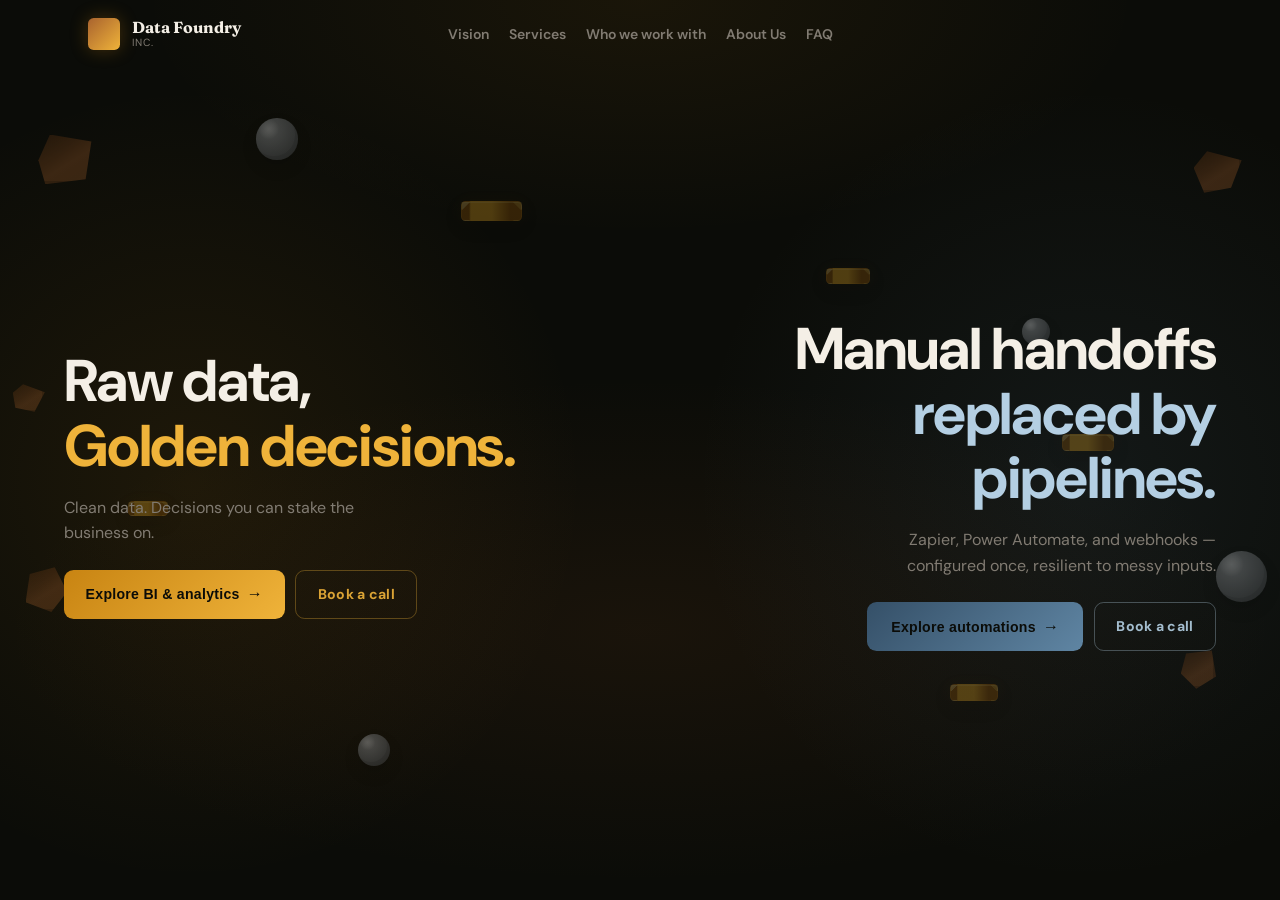
==== website/index.html @ 08894eb0 "Restructure service menu as 3×2 grid and scope home services by path. Split Automations and AI Agent" ====
<!DOCTYPE html>
<html lang="en">
  <head>
    <meta charset="UTF-8" />
    <meta name="viewport" content="width=device-width, initial-scale=1.0" />
    <script>
      (function () {
        var hasPath = false;
        try {
          var stored = sessionStorage.getItem('df-path');
          hasPath = stored === 'data' || stored === 'automation';
        } catch (e) {
          /* ignore */
        }
        var hash = location.hash;
        if (hash === '#schema' || hash === '#auto-vision') {
          hasPath = true;
        }
        if (!hasPath) {
          document.documentElement.classList.add('is-hero-locked');
        }
      })();
    </script>
    <link rel="icon" href="assets/favicon.svg" type="image/svg+xml" />
    <link rel="icon" href="assets/favicon.svg" sizes="any" />
    <meta
      name="description"
      content="Data Foundry Inc. — Solo BI and data architecture consultancy. Microsoft Fabric, medallion pipelines, governed reporting, and analytics from ingestion to decisions."
    />
    <meta name="author" content="Adrien Yvin" />
    <meta name="theme-color" content="#0b0c08" />
    <meta
      name="booking-url"
      content="https://calendly.com/adrienyvin/30min"
    />
    <meta
      name="email-subject"
      content="Our dashboards never match — can Data Foundry help?"
    />
    <link rel="canonical" href="https://trockin8r.github.io/Data_Foundry_Inc/" />

    <meta property="og:type" content="website" />
    <meta property="og:site_name" content="Data Foundry Inc." />
    <meta property="og:title" content="Data Foundry Inc. | From Raw Data to Golden Decisions" />
    <meta
      property="og:description"
      content="End-to-end BI and data architecture — Microsoft Fabric, medallion pipelines, governed reporting, and analytics for teams ready to trust their data."
    />
    <meta property="og:url" content="https://trockin8r.github.io/Data_Foundry_Inc/" />
    <meta property="og:locale" content="en_CA" />
    <meta property="og:image" content="https://trockin8r.github.io/Data_Foundry_Inc/assets/og-image.svg" />
    <meta property="og:image:alt" content="Data Foundry Inc. — From raw data to golden decisions" />

    <meta name="twitter:card" content="summary_large_image" />
    <meta name="twitter:title" content="Data Foundry Inc. | From Raw Data to Golden Decisions" />
    <meta
      name="twitter:description"
      content="End-to-end BI and data architecture — Microsoft Fabric, medallion pipelines, governed reporting, and analytics."
    />
    <meta name="twitter:image" content="https://trockin8r.github.io/Data_Foundry_Inc/assets/og-image.svg" />

    <title>Data Foundry Inc. | From Raw Data to Golden Decisions</title>
    <link rel="preconnect" href="https://fonts.googleapis.com" />
    <link rel="preconnect" href="https://fonts.gstatic.com" crossorigin />
    <link
      href="https://fonts.googleapis.com/css2?family=DM+Sans:ital,opsz,wght@0,9..40,400;0,9..40,500;0,9..40,600;0,9..40,700&family=Fraunces:ital,opsz,wght@0,9..144,600;0,9..144,700;1,9..144,500&display=swap"
      rel="stylesheet"
    />
    <link rel="stylesheet" href="css/styles.css" />
  </head>
  <body>
    <a class="skip-link" href="#main">Skip to main content</a>

    <header class="nav">
      <div class="nav__inner">
        <a class="nav__brand" href="#" aria-label="Data Foundry Inc. home">
          <span class="nav__mark" aria-hidden="true"></span>
          <span class="nav__wordmark">
            <span class="nav__name">Data Foundry</span>
            <span class="nav__inc">Inc.</span>
          </span>
        </a>
        <nav class="nav__links" id="nav-menu" aria-label="Primary">
          <a href="#schema" data-nav-data="#schema" data-nav-automation="#auto-vision">Vision</a>
          <div class="nav__dropdown-wrap">
            <a href="#services" class="nav__link" data-nav-data="#services" data-nav-automation="#auto-services">Services</a>
            <div class="nav__dropdown nav__dropdown--matrix" role="menu" aria-label="Services menu">
              <a href="services/ingestion.html" class="nav__dropdown-item nav__dropdown-item--bronze" role="menuitem">
                <span class="nav__dropdown-icon" aria-hidden="true">
                  <svg width="20" height="20" viewBox="0 0 24 24" fill="none" stroke="currentColor" stroke-width="1.75" stroke-linecap="round" stroke-linejoin="round"><path d="M12 3v12"/><path d="m7 10 5 5 5-5"/><path d="M5 21h14"/></svg>
                </span>
                <span class="nav__dropdown-copy">
                  <span class="nav__dropdown-name">Data Ingestion &amp; Pipelines</span>
                  <span class="nav__dropdown-desc">Reliable ingest — governed from the first load.</span>
                </span>
              </a>
              <a href="services/modeling.html" class="nav__dropdown-item nav__dropdown-item--silver" role="menuitem">
                <span class="nav__dropdown-icon" aria-hidden="true">
                  <svg width="20" height="20" viewBox="0 0 24 24" fill="none" stroke="currentColor" stroke-width="1.75" stroke-linecap="round" stroke-linejoin="round"><path d="M12 2 2 7l10 5 10-5-10-5Z"/><path d="m2 12 10 5 10-5"/><path d="m2 17 10 5 10-5"/></svg>
                </span>
                <span class="nav__dropdown-copy">
                  <span class="nav__dropdown-name">Transformation &amp; Modeling</span>
                  <span class="nav__dropdown-desc">One model, one version of the truth.</span>
                </span>
              </a>
              <a href="services/automations.html" class="nav__dropdown-item nav__dropdown-item--platinum" role="menuitem">
                <span class="nav__dropdown-icon" aria-hidden="true">
                  <svg width="20" height="20" viewBox="0 0 24 24" fill="none" stroke="currentColor" stroke-width="1.75" stroke-linecap="round" stroke-linejoin="round"><rect x="3" y="3" width="6" height="6" rx="1"/><rect x="15" y="3" width="6" height="6" rx="1"/><rect x="15" y="15" width="6" height="6" rx="1"/><rect x="3" y="15" width="6" height="6" rx="1"/><path d="M9 6h6"/><path d="M18 9v6"/><path d="M15 18H9"/><path d="M6 15V9"/></svg>
                </span>
                <span class="nav__dropdown-copy">
                  <span class="nav__dropdown-name">Automations</span>
                  <span class="nav__dropdown-desc">Set-and-forget pipelines across your apps.</span>
                </span>
              </a>
              <a href="services/reporting.html" class="nav__dropdown-item nav__dropdown-item--gold" role="menuitem">
                <span class="nav__dropdown-icon" aria-hidden="true">
                  <svg width="20" height="20" viewBox="0 0 24 24" fill="none" stroke="currentColor" stroke-width="1.75" stroke-linecap="round" stroke-linejoin="round"><path d="M3 3v18h18"/><path d="M7 16v-5"/><path d="M12 16V8"/><path d="M17 16v-3"/></svg>
                </span>
                <span class="nav__dropdown-copy">
                  <span class="nav__dropdown-name">Reporting &amp; Analytics</span>
                  <span class="nav__dropdown-desc">Dashboards and self-service on governed gold data.</span>
                </span>
              </a>
              <a href="services/governance.html" class="nav__dropdown-item nav__dropdown-item--governance" role="menuitem">
                <span class="nav__dropdown-icon" aria-hidden="true">
                  <svg width="20" height="20" viewBox="0 0 24 24" fill="none" stroke="currentColor" stroke-width="1.75" stroke-linecap="round" stroke-linejoin="round"><path d="M12 22s8-4 8-10V5l-8-3-8 3v7c0 6 8 10 8 10Z"/><path d="m9 12 2 2 4-4"/></svg>
                </span>
                <span class="nav__dropdown-copy">
                  <span class="nav__dropdown-name">Governance &amp; Quality</span>
                  <span class="nav__dropdown-desc">Lineage, quality, and ownership built in.</span>
                </span>
              </a>
              <a href="services/ai-agents.html" class="nav__dropdown-item nav__dropdown-item--platinum" role="menuitem">
                <span class="nav__dropdown-icon" aria-hidden="true">
                  <svg width="20" height="20" viewBox="0 0 24 24" fill="none" stroke="currentColor" stroke-width="1.75" stroke-linecap="round" stroke-linejoin="round"><path d="M13 2 3 14h9l-1 8 10-12h-9l1-8Z"/></svg>
                </span>
                <span class="nav__dropdown-copy">
                  <span class="nav__dropdown-name">AI Agents</span>
                  <span class="nav__dropdown-desc">Grounded AI for documents and unstructured inputs.</span>
                </span>
              </a>
            </div>
          </div>
          <a href="#audience" data-nav-data="#audience" data-nav-automation="#auto-audience">Who we work with</a>
          <a href="#founder" data-nav-data="#founder" data-nav-automation="#founder">About Us</a>
          <a href="#faq" data-nav-data="#faq" data-nav-automation="#faq">FAQ</a>
          <a class="btn btn--nav-mobile booking-link" href="https://calendly.com/adrienyvin/30min" target="_blank" rel="noopener noreferrer">Book a call</a>
        </nav>
        <a class="btn btn--nav booking-link" href="https://calendly.com/adrienyvin/30min" target="_blank" rel="noopener noreferrer">Book a call</a>
        <button
          class="nav__toggle"
          type="button"
          aria-label="Open menu"
          aria-expanded="false"
          aria-controls="nav-menu"
        >
          <span class="nav__toggle-bar" aria-hidden="true"></span>
          <span class="nav__toggle-bar" aria-hidden="true"></span>
          <span class="nav__toggle-bar" aria-hidden="true"></span>
        </button>
      </div>
    </header>

    <main id="main">
      <section class="hero hero--split" id="about" aria-label="Choose your path">
        <div class="hero__inner">
          <div class="hero__path hero__path--data" data-path="data">
            <h1 id="hero-heading-data" class="hero__path-heading">
              Raw data,<br />
              <span class="hero__gold">Golden decisions.</span>
            </h1>
            <p class="hero__path-sub">Clean data. Decisions you can stake the business on.</p>
            <div class="hero__path-cta">
              <button type="button" class="btn btn--path btn--path-data" data-path-cta="data">
                Explore BI &amp; analytics
                <span class="btn__arrow" aria-hidden="true">→</span>
              </button>
              <a class="btn btn--path btn--path-ghost-data booking-link" href="https://calendly.com/adrienyvin/30min" target="_blank" rel="noopener noreferrer">
                Book a call
              </a>
            </div>
          </div>

          <div class="hero__path hero__path--automation" data-path="automation">
            <h1 id="hero-heading-automation" class="hero__path-heading">
              Manual handoffs<br />
              <span class="hero__platinum">replaced by pipelines.</span>
            </h1>
            <p class="hero__path-sub">Zapier, Power Automate, and webhooks — configured once, resilient to messy inputs.</p>
            <div class="hero__path-cta">
              <button type="button" class="btn btn--path btn--path-automation" data-path-cta="automation">
                Explore automations
                <span class="btn__arrow" aria-hidden="true">→</span>
              </button>
              <a class="btn btn--path btn--path-ghost-automation booking-link" href="https://calendly.com/adrienyvin/30min" target="_blank" rel="noopener noreferrer">
                Book a call
              </a>
            </div>
          </div>
        </div>

        <div class="hero__bg" aria-hidden="true">
          <span class="hb hb--bronze hb--b1"></span>
          <span class="hb hb--bronze hb--b2"></span>
          <span class="hb hb--bronze hb--b3"></span>
          <span class="hb hb--bronze hb--b4"></span>
          <span class="hb hb--bronze hb--b5"></span>
          <span class="hb hb--silver hb--s1"></span>
          <span class="hb hb--silver hb--s2"></span>
          <span class="hb hb--silver hb--s3"></span>
          <span class="hb hb--silver hb--s4"></span>
          <span class="hb hb--gold hb--g1"></span>
          <span class="hb hb--gold hb--g2"></span>
          <span class="hb hb--gold hb--g3"></span>
          <span class="hb hb--gold hb--g4"></span>
          <span class="hb hb--gold hb--g5"></span>
        </div>
      </section>


      <section class="vision" id="schema" data-page-gate data-path-section="data" aria-labelledby="schema-heading">
        <header class="vision__header">
          <p class="vision__eyebrow">Our vision</p>
          <h2 id="schema-heading" class="vision__title">
            The Medallion Architecture:
            <span>how we get gold out of your data</span>
          </h2>
        </header>
        <div class="hero-card">
          <div class="schema-fit">
            <div class="schema-fit__canvas">
              <div class="hero-card__pipeline">
              <div class="hero-card__stages">
            <article class="stage stage--bronze">
              <div class="stage__visual stage__visual--chunks" aria-hidden="true">
                <span class="ore ore--1"></span>
                <span class="ore ore--2"></span>
                <span class="ore ore--3"></span>
                <span class="ore ore--4"></span>
                <span class="ore ore--5"></span>
                <span class="ore ore--6"></span>
                <span class="ore ore--7"></span>
                <span class="ore ore--8"></span>
                <span class="spark spark--1"></span>
                <span class="spark spark--2"></span>
                <span class="spark spark--3"></span>
              </div>
              <p class="stage__eyebrow">Bronze Layer</p>
              <h2 class="stage__title">Raw chunks</h2>
              <p class="stage__meta">Unstructured · Unfiltered</p>
              <p class="stage__governance">
                <span class="stage__governance-icon" aria-hidden="true"></span>
                Catalog · Ingest policy
              </p>
            </article>

            <div class="stage-action" aria-hidden="true">
              <span class="stage-action__arrow"></span>
            </div>

            <article class="stage stage--silver">
              <div class="stage__visual stage__visual--spheres" aria-hidden="true">
                <span class="sphere sphere--1"></span>
                <span class="sphere sphere--2"></span>
                <span class="sphere sphere--3"></span>
                <span class="sphere sphere--4"></span>
                <span class="sphere sphere--5"></span>
                <span class="sphere sphere--6"></span>
                <span class="sphere sphere--7"></span>
                <span class="sphere sphere--8"></span>
              </div>
              <p class="stage__eyebrow">Silver Layer</p>
              <h2 class="stage__title">Organised spheres</h2>
              <p class="stage__meta">Modelled · Standardised</p>
              <p class="stage__governance">
                <span class="stage__governance-icon" aria-hidden="true"></span>
                Quality · Lineage
              </p>
            </article>

            <div class="stage-action" aria-hidden="true">
              <span class="stage-action__arrow"></span>
            </div>

            <article class="stage stage--gold">
              <div class="stage__visual stage__visual--ingots" aria-hidden="true">
                <span class="gold-ingot gold-ingot--1"></span>
                <span class="gold-ingot gold-ingot--2"></span>
                <span class="gold-ingot gold-ingot--3"></span>
              </div>
              <p class="stage__eyebrow">Gold Layer</p>
              <h2 class="stage__title">Golden ingots</h2>
              <p class="stage__meta">Decisions · Intelligence</p>
              <p class="stage__governance">
                <span class="stage__governance-icon" aria-hidden="true"></span>
                Certification · Ownership
              </p>
            </article>

            <div class="stage-action stage-action--fork" aria-hidden="true">
              <span class="stage-action__arrow"></span>
            </div>

            <article class="stage stage--platinum">
              <div class="stage__visual stage__visual--platinum" aria-hidden="true">
                <div class="consumer-flow">
                  <span class="consumer-flow__branch consumer-flow__branch--top"></span>
                  <span class="consumer-flow__branch consumer-flow__branch--bottom"></span>
                </div>
                <div class="consumer-card consumer-card--reporting">
                  <span class="consumer-card__icon consumer-card__icon--reporting"></span>
                  <span class="consumer-card__label">SSoT Modeling<br />&amp; Reporting</span>
                </div>
                <div class="consumer-card consumer-card--agents">
                  <span class="consumer-card__icon consumer-card__icon--agents"></span>
                  <span class="consumer-card__label">AI agents</span>
                </div>
              </div>
              <p class="stage__eyebrow">Platinum Layer</p>
              <h2 class="stage__title">Operational outputs</h2>
              <p class="stage__meta">Humans · Agents</p>
              <p class="stage__governance">
                <span class="stage__governance-icon" aria-hidden="true"></span>
                Access · Compliance
              </p>
            </article>
              </div>
              </div>
            </div>
          </div>

          <nav class="schema-compact" aria-label="Medallion architecture overview">
            <ol class="schema-compact__steps">
              <li class="schema-compact__step schema-compact__step--bronze">
                <span class="schema-compact__marker" aria-hidden="true">
                  <span class="ore ore--2 schema-compact__ore"></span>
                </span>
                <div class="schema-compact__body">
                  <span class="schema-compact__layer">Bronze Layer</span>
                  <span class="schema-compact__name">Raw chunks</span>
                  <span class="schema-compact__meta">Unstructured · Unfiltered</span>
                  <span class="schema-compact__gov">
                    <span class="stage__governance-icon" aria-hidden="true"></span>
                    Catalog · Ingest policy
                  </span>
                </div>
              </li>
              <li class="schema-compact__step schema-compact__step--silver">
                <span class="schema-compact__marker" aria-hidden="true"></span>
                <div class="schema-compact__body">
                  <span class="schema-compact__layer">Silver Layer</span>
                  <span class="schema-compact__name">Organised spheres</span>
                  <span class="schema-compact__meta">Modelled · Standardised</span>
                  <span class="schema-compact__gov">
                    <span class="stage__governance-icon" aria-hidden="true"></span>
                    Quality · Lineage
                  </span>
                </div>
              </li>
              <li class="schema-compact__step schema-compact__step--gold">
                <span class="schema-compact__marker" aria-hidden="true"></span>
                <div class="schema-compact__body">
                  <span class="schema-compact__layer">Gold Layer</span>
                  <span class="schema-compact__name">Golden ingots</span>
                  <span class="schema-compact__meta">Decisions · Intelligence</span>
                  <span class="schema-compact__gov">
                    <span class="stage__governance-icon" aria-hidden="true"></span>
                    Certification · Ownership
                  </span>
                </div>
              </li>
              <li class="schema-compact__step schema-compact__step--platinum">
                <span class="schema-compact__marker" aria-hidden="true"></span>
                <div class="schema-compact__body">
                  <span class="schema-compact__layer">Platinum Layer</span>
                  <span class="schema-compact__name">Operational outputs</span>
                  <span class="schema-compact__meta">Humans · Agents</span>
                  <div class="schema-compact__outputs">
                    <span class="schema-compact__output">SSoT &amp; Reporting</span>
                    <span class="schema-compact__output">AI agents</span>
                  </div>
                  <span class="schema-compact__gov">
                    <span class="stage__governance-icon" aria-hidden="true"></span>
                    Access · Compliance
                  </span>
                </div>
              </li>
            </ol>
          </nav>
        </div>
      </section>

      <section class="services" id="services" data-page-gate data-path-section="data" aria-labelledby="services-heading">
        <header class="services__header">
          <p class="services__eyebrow">Our services</p>
          <h2 id="services-heading" class="services__title">
            Full stack, one specialist
          </h2>
          <p class="services__intro">
            Bronze through gold with governance at every layer.
          </p>
          <p class="services__tap">Click any card to learn more.</p>
        </header>

        <div class="services__grid services__grid--data">
          <a href="services/ingestion.html" class="service-card service-card--bronze">
            <div class="service-card__head">
              <span class="service-card__icon" aria-hidden="true">
                <svg width="22" height="22" viewBox="0 0 24 24" fill="none" stroke="currentColor" stroke-width="1.75" stroke-linecap="round" stroke-linejoin="round">
                  <path d="M12 3v12"/><path d="m7 10 5 5 5-5"/><path d="M5 21h14"/>
                </svg>
              </span>
              <span class="service-card__layer">Bronze</span>
            </div>
            <span class="service-card__name">Data Ingestion &amp; Pipelines</span>
            <span class="service-card__tagline">Reliable ingest — governed from the first load.</span>
            <span class="service-card__footer">
              <span class="service-card__hint">Learn more</span>
              <span class="service-card__arrow" aria-hidden="true">→</span>
            </span>
          </a>

          <a href="services/modeling.html" class="service-card service-card--silver">
            <div class="service-card__head">
              <span class="service-card__icon" aria-hidden="true">
                <svg width="22" height="22" viewBox="0 0 24 24" fill="none" stroke="currentColor" stroke-width="1.75" stroke-linecap="round" stroke-linejoin="round">
                  <path d="M12 2 2 7l10 5 10-5-10-5Z"/><path d="m2 12 10 5 10-5"/><path d="m2 17 10 5 10-5"/>
                </svg>
              </span>
              <span class="service-card__layer">Silver</span>
            </div>
            <span class="service-card__name">Transformation &amp; Modeling</span>
            <span class="service-card__tagline">One model, one version of the truth.</span>
            <span class="service-card__footer">
              <span class="service-card__hint">Learn more</span>
              <span class="service-card__arrow" aria-hidden="true">→</span>
            </span>
          </a>

          <a href="services/reporting.html" class="service-card service-card--gold">
            <div class="service-card__head">
              <span class="service-card__icon" aria-hidden="true">
                <svg width="22" height="22" viewBox="0 0 24 24" fill="none" stroke="currentColor" stroke-width="1.75" stroke-linecap="round" stroke-linejoin="round">
                  <path d="M3 3v18h18"/><path d="M7 16v-5"/><path d="M12 16V8"/><path d="M17 16v-3"/>
                </svg>
              </span>
              <span class="service-card__layer">Gold</span>
            </div>
            <span class="service-card__name">Reporting &amp; Analytics</span>
            <span class="service-card__tagline">Dashboards and self-service on governed gold data.</span>
            <span class="service-card__footer">
              <span class="service-card__hint">Learn more</span>
              <span class="service-card__arrow" aria-hidden="true">→</span>
            </span>
          </a>

          <a href="services/governance.html" class="service-card service-card--governance">
            <div class="service-card__head">
              <span class="service-card__icon" aria-hidden="true">
                <svg width="22" height="22" viewBox="0 0 24 24" fill="none" stroke="currentColor" stroke-width="1.75" stroke-linecap="round" stroke-linejoin="round">
                  <path d="M12 22s8-4 8-10V5l-8-3-8 3v7c0 6 8 10 8 10Z"/><path d="m9 12 2 2 4-4"/>
                </svg>
              </span>
              <span class="service-card__layer">Every layer</span>
            </div>
            <span class="service-card__name">Governance &amp; Quality</span>
            <span class="service-card__tagline">Lineage, quality, and ownership built in.</span>
            <span class="service-card__footer">
              <span class="service-card__hint">Learn more</span>
              <span class="service-card__arrow" aria-hidden="true">→</span>
            </span>
          </a>
        </div>
      </section>

      <section class="audience" id="audience" data-page-gate data-path-section="data" aria-labelledby="audience-heading">
        <header class="audience__header">
          <p class="audience__eyebrow">Who we work with</p>
          <h2 id="audience-heading" class="audience__title">
            Teams at a turning point with their data
          </h2>
        </header>

        <div class="audience__grid">
          <article class="audience-item">
            <span class="audience-item__num" aria-hidden="true">01</span>
            <h3 class="audience-item__title">Growing companies</h3>
            <p class="audience-item__desc">
              SMBs outgrowing Excel, ready for their first warehouse and governed reporting.
            </p>
          </article>

          <article class="audience-item">
            <span class="audience-item__num" aria-hidden="true">02</span>
            <h3 class="audience-item__title">Enterprise consolidation</h3>
            <p class="audience-item__desc">
              Larger orgs unifying siloed systems, conflicting KPIs, and years of accumulated data.
            </p>
          </article>

          <article class="audience-item">
            <span class="audience-item__num" aria-hidden="true">03</span>
            <h3 class="audience-item__title">Post-merger integration</h3>
            <p class="audience-item__desc">
              Merging teams that need one stack, one source of truth, and one reporting culture.
            </p>
          </article>
        </div>

        <div class="audience__projects">
          <h3 class="audience__projects-title">Some of our projects</h3>

          <div class="customers__grid">
            <button
              type="button"
              class="customer-card"
              data-work-title="Cascades"
              data-work-caption="Executive KPI dashboard — redacted sample"
              data-work-kind="dashboard"
            >
              <div class="customer-card__logo">
                <img src="assets/logos/cascades.svg" alt="" width="160" height="40" loading="lazy" />
              </div>
              <p class="customer-card__name">Cascades</p>
              <p class="customer-card__desc">
                Fabric &amp; BigQuery pipelines, Power BI dashboards, and ML pricing models.
              </p>
              <span class="customer-card__hint">View sample</span>
            </button>

            <button
              type="button"
              class="customer-card"
              data-work-title="Keurig Dr Pepper Canada"
              data-work-caption="Brand forecast dashboard — redacted sample"
              data-work-kind="dashboard"
            >
              <div class="customer-card__logo">
                <img src="assets/logos/kdp.svg" alt="" width="200" height="40" loading="lazy" />
              </div>
              <p class="customer-card__name">Keurig Dr Pepper Canada</p>
              <p class="customer-card__desc">
                ETL and Tableau dashboards for Brand and RGM forecasting.
              </p>
              <span class="customer-card__hint">View sample</span>
            </button>

            <button
              type="button"
              class="customer-card"
              data-work-title="Énergir"
              data-work-caption="Consumption forecast model — redacted sample"
              data-work-kind="chart"
            >
              <div class="customer-card__logo">
                <img src="assets/logos/energir.svg" alt="" width="160" height="40" loading="lazy" />
              </div>
              <p class="customer-card__name">Énergir</p>
              <p class="customer-card__desc">
                Power BI with Python forecasting for provincial gas consumption.
              </p>
              <span class="customer-card__hint">View sample</span>
            </button>

            <button
              type="button"
              class="customer-card"
              data-work-title="HEC Montréal"
              data-work-caption="Enrollment ETL pipeline — redacted sample"
              data-work-kind="diagram"
            >
              <div class="customer-card__logo">
                <img src="assets/logos/hec.svg" alt="" width="180" height="40" loading="lazy" />
              </div>
              <p class="customer-card__name">HEC Montréal</p>
              <p class="customer-card__desc">
                Enrollment ETL and SEO analysis for École des dirigeants.
              </p>
              <span class="customer-card__hint">View sample</span>
            </button>
          </div>
        </div>
      </section>

      <div
        class="work-modal"
        id="work-modal"
        data-page-gate
        hidden
        role="dialog"
        aria-modal="true"
        aria-labelledby="work-modal-title"
        aria-describedby="work-modal-caption"
      >
        <button type="button" class="work-modal__backdrop" aria-label="Close sample preview"></button>
        <div class="work-modal__panel">
          <button type="button" class="work-modal__close" aria-label="Close sample preview">&times;</button>
          <p class="work-modal__eyebrow">Proof of work · Placeholder</p>
          <h3 class="work-modal__title" id="work-modal-title"></h3>
          <p class="work-modal__caption" id="work-modal-caption"></p>
          <div class="work-modal__preview" id="work-modal-preview" aria-hidden="true"></div>
          <p class="work-modal__note">Final redacted screenshots and diagrams will replace this placeholder.</p>
        </div>
      </div>

      <section class="compare" id="why-us" data-page-gate data-path-section="data" aria-labelledby="compare-heading">
        <header class="compare__header">
          <p class="compare__eyebrow">Why Data Foundry</p>
          <h2 id="compare-heading" class="compare__title">
            The upside — without the trade-offs
          </h2>
          <p class="compare__intro">One senior specialist from first call to handoff.</p>
        </header>

        <div class="compare__panel">
          <div class="compare__labels" aria-hidden="true">
            <span>Instead of</span>
            <span>You get</span>
          </div>
          <ul class="compare__list">
            <li class="compare-row">
              <span class="compare-row__alt">Big consultancy</span>
              <span class="compare-row__edge">Same senior start to finish.</span>
            </li>
            <li class="compare-row">
              <span class="compare-row__alt">Offshore delivery</span>
              <span class="compare-row__edge">Built with you, handed over clean.</span>
            </li>
            <li class="compare-row">
              <span class="compare-row__alt">Full-time hire</span>
              <span class="compare-row__edge">Senior depth, no headcount.</span>
            </li>
            <li class="compare-row">
              <span class="compare-row__alt">Tool rollout</span>
              <span class="compare-row__edge">One owner, whole stack.</span>
            </li>
          </ul>
        </div>
      </section>

      <!-- ═══ AUTOMATION PATH SECTIONS ═══ -->

      <section class="vision" id="auto-vision" data-page-gate data-path-section="automation" aria-labelledby="auto-vision-heading">
        <header class="vision__header">
          <p class="vision__eyebrow">Execution model</p>
          <h2 id="auto-vision-heading" class="vision__title">
            Event in,
            <span>action out.</span>
          </h2>
        </header>

        <div class="hero-card">
          <div class="auto-flow-wrap">
            <div class="auto-flow" role="list" aria-label="Automation pipeline">
              <div class="auto-flow__step auto-flow__step--activator" role="listitem">
                <div class="auto-flow__visual" aria-hidden="true">
                  <svg width="32" height="32" viewBox="0 0 24 24" fill="none" stroke="currentColor" stroke-width="1.5" stroke-linecap="round" stroke-linejoin="round"><path d="M10 13a5 5 0 0 0 7.54.54l3-3a5 5 0 0 0-7.07-7.07l-1.72 1.71"/><path d="M14 11a5 5 0 0 0-7.54-.54l-3 3a5 5 0 0 0 7.07 7.07l1.71-1.71"/></svg>
                </div>
                <p class="auto-flow__label">Trigger</p>
                <p class="auto-flow__name">Webhook / API event</p>
                <p class="auto-flow__meta">Inbound · Idempotent</p>
              </div>

              <span class="auto-flow__arrow" aria-hidden="true">→</span>

              <div class="auto-flow__step auto-flow__step--automate" role="listitem">
                <div class="auto-flow__visual" aria-hidden="true">
                  <svg width="32" height="32" viewBox="0 0 24 24" fill="none" stroke="currentColor" stroke-width="1.5" stroke-linecap="round" stroke-linejoin="round"><rect x="3" y="3" width="6" height="6" rx="1"/><rect x="15" y="3" width="6" height="6" rx="1"/><rect x="15" y="15" width="6" height="6" rx="1"/><rect x="3" y="15" width="6" height="6" rx="1"/><path d="M9 6h6"/><path d="M18 9v6"/><path d="M15 18H9"/><path d="M6 15V9"/></svg>
                </div>
                <p class="auto-flow__label">Process Logic</p>
                <p class="auto-flow__name">Rules &amp; validation</p>
                <p class="auto-flow__meta">Branching · Error handling</p>
              </div>

              <span class="auto-flow__arrow" aria-hidden="true">→</span>

              <div class="auto-flow__step auto-flow__step--agent" role="listitem">
                <div class="auto-flow__visual" aria-hidden="true">
                  <svg width="32" height="32" viewBox="0 0 24 24" fill="none" stroke="currentColor" stroke-width="1.5" stroke-linecap="round" stroke-linejoin="round"><path d="M6 8a6 6 0 0 1 12 0c0 7 3 9 3 9H3s3-2 3-9"/><path d="M10.3 21a1.94 1.94 0 0 0 3.4 0"/></svg>
                </div>
                <p class="auto-flow__label">Delivery</p>
                <p class="auto-flow__name">Alert / sync / document</p>
                <p class="auto-flow__meta">Outbound · Logged</p>
              </div>
            </div>
          </div>

          <p class="auto-stack" aria-label="Supported platforms">
            <span class="auto-stack__tag">Zapier</span>
            <span class="auto-stack__tag">Power Automate</span>
            <span class="auto-stack__tag">Webhooks</span>
          </p>
        </div>
      </section>

      <section class="services auto-services" id="auto-services" data-page-gate data-path-section="automation" data-auto-mode="smb" aria-labelledby="auto-services-heading">
        <header class="services__header">
          <p class="services__eyebrow">What we build</p>
          <h2 id="auto-services-heading" class="services__title">
            Set-and-forget pipelines
          </h2>
          <p class="services__intro">
            Zapier, Power Automate, and webhook flows — built to handle incomplete fields, duplicate records, and schema drift.
          </p>

          <p class="services__tap">Click any card to learn more.</p>
        </header>

        <div class="services__grid services__grid--auto">
          <a href="services/automations.html" class="service-card service-card--platinum">
            <div class="service-card__head">
              <span class="service-card__icon" aria-hidden="true">
                <svg width="22" height="22" viewBox="0 0 24 24" fill="none" stroke="currentColor" stroke-width="1.75" stroke-linecap="round" stroke-linejoin="round"><rect x="3" y="3" width="6" height="6" rx="1"/><rect x="15" y="3" width="6" height="6" rx="1"/><rect x="15" y="15" width="6" height="6" rx="1"/><rect x="3" y="15" width="6" height="6" rx="1"/><path d="M9 6h6"/><path d="M18 9v6"/><path d="M15 18H9"/><path d="M6 15V9"/></svg>
              </span>
              <span class="service-card__layer">Platinum</span>
            </div>
            <span class="service-card__name">Automations</span>
            <span class="service-card__tagline">Set-and-forget pipelines across your apps.</span>
            <span class="service-card__footer">
              <span class="service-card__hint">Learn more</span>
              <span class="service-card__arrow" aria-hidden="true">→</span>
            </span>
          </a>

          <a href="services/ai-agents.html" class="service-card service-card--platinum">
            <div class="service-card__head">
              <span class="service-card__icon" aria-hidden="true">
                <svg width="22" height="22" viewBox="0 0 24 24" fill="none" stroke="currentColor" stroke-width="1.75" stroke-linecap="round" stroke-linejoin="round"><path d="M13 2 3 14h9l-1 8 10-12h-9l1-8Z"/></svg>
              </span>
              <span class="service-card__layer">Platinum</span>
            </div>
            <span class="service-card__name">AI Agents</span>
            <span class="service-card__tagline">Grounded AI for documents and unstructured inputs.</span>
            <span class="service-card__footer">
              <span class="service-card__hint">Learn more</span>
              <span class="service-card__arrow" aria-hidden="true">→</span>
            </span>
          </a>
        </div>

        <div class="auto-examples">
          <div class="auto-mode-toggle" role="group" aria-label="Business size">
            <button type="button" class="auto-mode-toggle__btn auto-mode-toggle__btn--active" data-auto-mode="smb" aria-pressed="true">
              Small Business
            </button>
            <button type="button" class="auto-mode-toggle__btn" data-auto-mode="enterprise" aria-pressed="false">
              Large Enterprise
            </button>
          </div>

        <div class="auto-util-grid">
          <article class="auto-util-card">
            <div class="auto-util-card__head">
              <span class="auto-util-card__icon" aria-hidden="true">
                <svg width="22" height="22" viewBox="0 0 24 24" fill="none" stroke="currentColor" stroke-width="1.75" stroke-linecap="round" stroke-linejoin="round"><rect x="3" y="3" width="6" height="6" rx="1"/><rect x="15" y="3" width="6" height="6" rx="1"/><rect x="15" y="15" width="6" height="6" rx="1"/><rect x="3" y="15" width="6" height="6" rx="1"/><path d="M9 6h6"/><path d="M18 9v6"/><path d="M15 18H9"/><path d="M6 15V9"/></svg>
              </span>
              <span class="auto-util-card__order" aria-hidden="true">01</span>
            </div>
            <h3 class="auto-util-card__name">Process Logic</h3>
            <p class="auto-util-card__example" data-auto-text="smb">
              Automatically generate and send a personalized contract via e-sign immediately following a Calendly booking.
            </p>
            <p class="auto-util-card__example" data-auto-text="enterprise">
              Centralize business rules across multi-departmental systems to ensure uniform data validation before ledger entry.
            </p>
          </article>

          <article class="auto-util-card">
            <div class="auto-util-card__head">
              <span class="auto-util-card__icon" aria-hidden="true">
                <svg width="22" height="22" viewBox="0 0 24 24" fill="none" stroke="currentColor" stroke-width="1.75" stroke-linecap="round" stroke-linejoin="round"><path d="M6 8a6 6 0 0 1 12 0c0 7 3 9 3 9H3s3-2 3-9"/><path d="M10.3 21a1.94 1.94 0 0 0 3.4 0"/></svg>
              </span>
              <span class="auto-util-card__order" aria-hidden="true">02</span>
            </div>
            <h3 class="auto-util-card__name">Automated Alerts</h3>
            <p class="auto-util-card__example" data-auto-text="smb">
              Get a real-time Slack/SMS notification for every high-priority lead or failed payment to act instantly.
            </p>
            <p class="auto-util-card__example" data-auto-text="enterprise">
              Automate cross-functional status alerts for production downtime, routing issues directly to the relevant support teams.
            </p>
          </article>

          <article class="auto-util-card">
            <div class="auto-util-card__head">
              <span class="auto-util-card__icon" aria-hidden="true">
                <svg width="22" height="22" viewBox="0 0 24 24" fill="none" stroke="currentColor" stroke-width="1.75" stroke-linecap="round" stroke-linejoin="round"><path d="M10 13a5 5 0 0 0 7.54.54l3-3a5 5 0 0 0-7.07-7.07l-1.72 1.71"/><path d="M14 11a5 5 0 0 0-7.54-.54l-3 3a5 5 0 0 0 7.07 7.07l1.71-1.71"/></svg>
              </span>
              <span class="auto-util-card__order" aria-hidden="true">03</span>
            </div>
            <h3 class="auto-util-card__name">App-to-App Sync</h3>
            <p class="auto-util-card__example" data-auto-text="smb">
              Sync your CRM to your accounting software to eliminate manual invoice entry.
            </p>
            <p class="auto-util-card__example" data-auto-text="enterprise">
              Bridge disconnected legacy ERP data with modern cloud-based analytics platforms to ensure a single source of truth.
            </p>
          </article>
        </div>
        </div>
      </section>

      <section class="audience" id="auto-audience" data-page-gate data-path-section="automation" aria-labelledby="auto-audience-heading">
        <header class="audience__header">
          <p class="audience__eyebrow">Typical deployments</p>
          <h2 id="auto-audience-heading" class="audience__title">
            Where manual work still leaks through
          </h2>
        </header>

        <div class="audience__grid">
          <article class="audience-item">
            <span class="audience-item__num" aria-hidden="true">01</span>
            <h3 class="audience-item__title">SaaS stack without integration</h3>
            <p class="audience-item__desc">
              CRM, billing, and scheduling run in separate tools. Data gets re-keyed between systems after every customer event.
            </p>
          </article>

          <article class="audience-item">
            <span class="audience-item__num" aria-hidden="true">02</span>
            <h3 class="audience-item__title">Legacy ERP + cloud analytics</h3>
            <p class="audience-item__desc">
              On-prem transactional data never reaches the warehouse on time. Reports lag operational reality by days.
            </p>
          </article>

          <article class="audience-item">
            <span class="audience-item__num" aria-hidden="true">03</span>
            <h3 class="audience-item__title">Alert fatigue from brittle scripts</h3>
            <p class="audience-item__desc">
              Homegrown polling jobs break on schema changes. Notifications either flood channels or stop firing entirely.
            </p>
          </article>
        </div>

        <div class="audience__projects">
          <h3 class="audience__projects-title">Some of our work</h3>
          <div class="customers__grid">
            <button
              type="button"
              class="customer-card"
              data-work-title="Cascades"
              data-work-caption="Webhook-triggered monitoring pipeline — redacted sample"
              data-work-kind="diagram"
            >
              <div class="customer-card__logo">
                <img src="assets/logos/cascades.svg" alt="" width="160" height="40" loading="lazy" />
              </div>
              <p class="customer-card__name">Cascades</p>
              <p class="customer-card__desc">
                Power Automate flows with threshold alerts and automated pricing pipeline triggers.
              </p>
              <span class="customer-card__hint">View sample</span>
            </button>

            <button
              type="button"
              class="customer-card"
              data-work-title="Keurig Dr Pepper Canada"
              data-work-caption="Scheduled sync pipeline — redacted sample"
              data-work-kind="diagram"
            >
              <div class="customer-card__logo">
                <img src="assets/logos/kdp.svg" alt="" width="200" height="40" loading="lazy" />
              </div>
              <p class="customer-card__name">Keurig Dr Pepper Canada</p>
              <p class="customer-card__desc">
                App-to-app sync and scheduled data refresh between operational and reporting systems.
              </p>
              <span class="customer-card__hint">View sample</span>
            </button>

            <button
              type="button"
              class="customer-card"
              data-work-title="Énergir"
              data-work-caption="Python forecasting pipeline — redacted sample"
              data-work-kind="chart"
            >
              <div class="customer-card__logo">
                <img src="assets/logos/energir.svg" alt="" width="160" height="40" loading="lazy" />
              </div>
              <p class="customer-card__name">Énergir</p>
              <p class="customer-card__desc">
                Python pipeline with webhook-triggered refresh and downstream alert routing.
              </p>
              <span class="customer-card__hint">View sample</span>
            </button>
          </div>
        </div>
      </section>

      <section class="compare" id="auto-why-us" data-page-gate data-path-section="automation" aria-labelledby="auto-compare-heading">
        <header class="compare__header">
          <p class="compare__eyebrow">Implementation standard</p>
          <h2 id="auto-compare-heading" class="compare__title">
            Pipelines that survive schema changes
          </h2>
          <p class="compare__intro">Error handling, retry logic, and field mapping — not demo flows that break in production.</p>
        </header>

        <div class="compare__panel">
          <div class="compare__labels" aria-hidden="true">
            <span>Instead of</span>
            <span>You get</span>
          </div>
          <ul class="compare__list">
            <li class="compare-row">
              <span class="compare-row__alt">Point-and-click zap with no error path</span>
              <span class="compare-row__edge">Branching logic, dead-letter queues, and logged failures.</span>
            </li>
            <li class="compare-row">
              <span class="compare-row__alt">Hard-coded field mappings</span>
              <span class="compare-row__edge">Defensive transforms that handle nulls, duplicates, and type mismatches.</span>
            </li>
            <li class="compare-row">
              <span class="compare-row__alt">Siloed tool configuration</span>
              <span class="compare-row__edge">Documented runbooks with ownership and monitoring hooks.</span>
            </li>
            <li class="compare-row">
              <span class="compare-row__alt">Fire-and-forget deployment</span>
              <span class="compare-row__edge">Tested against real edge cases before handoff.</span>
            </li>
          </ul>
        </div>
      </section>

      <!-- ═══ SHARED SECTIONS ═══ -->

      <section class="founder" id="founder" data-page-gate aria-labelledby="founder-heading">
        <div class="founder__inner">

          <div class="founder__bio">
            <p class="founder__eyebrow">About the Founder</p>
            <h2 id="founder-heading" class="founder__name">Adrien Yvin</h2>
            <p class="founder__role">Data Platform Architect &amp; BI Leader</p>
            <p class="founder__text">
              Seven years immersed in data — from ETL pipelines at an energy
              utility to machine-learning pricing models inside a $4B packaging
              company. Currently leading a BI squad at Cascades, architecting
              Microsoft Fabric solutions that turn raw transactional data into
              boardroom-ready decisions.
            </p>
            <p class="founder__text">
              Data Foundry Inc. brings that same precision directly to you — one
              senior specialist who gets hands dirty in the pipes, owns every
              medallion layer, and delivers reports you can stake decisions on.
            </p>
            <div class="founder__credentials">
              <span class="founder__cred">BBA, Business Intelligence · HEC Montréal · Cum Laude</span>
              <div class="founder__links">
                <a
                  class="founder__social"
                  href="https://www.linkedin.com/in/adrienyvin/"
                  target="_blank"
                  rel="noopener noreferrer"
                >LinkedIn</a>
              </div>
              <div class="founder__langs">
                <span class="lang-badge" title="French — native">FR</span>
                <span class="lang-badge" title="English — full professional">EN</span>
                <span class="lang-badge" title="Spanish — native">ES</span>
              </div>
            </div>
          </div>

          <div class="founder__details">
            <div class="founder__stats">
              <div class="founder__stat">
                <span class="founder__stat-n" id="years-stat"></span>
                <span class="founder__stat-l">Years</span>
              </div>
              <div class="founder__stat">
                <span class="founder__stat-n">5+</span>
                <span class="founder__stat-l">Companies</span>
              </div>
              <div class="founder__stat">
                <span class="founder__stat-n">3</span>
                <span class="founder__stat-l">Languages</span>
              </div>
            </div>

            <ol class="founder__timeline">
              <li class="tl-item tl-item--current">
                <span class="tl-item__dot" aria-hidden="true"></span>
                <span class="tl-item__date">2024 – now</span>
                <div class="tl-item__body">
                  <span class="tl-item__role">Expert BI Analyst &amp; Squad Leader</span>
                  <span class="tl-item__co">Cascades</span>
                </div>
              </li>
              <li class="tl-item">
                <span class="tl-item__dot" aria-hidden="true"></span>
                <span class="tl-item__date">2021 – 2023</span>
                <div class="tl-item__body">
                  <span class="tl-item__role">Business Intelligence Analyst</span>
                  <span class="tl-item__co">Keurig Dr Pepper Canada</span>
                </div>
              </li>
              <li class="tl-item">
                <span class="tl-item__dot" aria-hidden="true"></span>
                <span class="tl-item__date">2021</span>
                <div class="tl-item__body">
                  <span class="tl-item__role">BI Consultant</span>
                  <span class="tl-item__co">Énergir</span>
                </div>
              </li>
              <li class="tl-item">
                <span class="tl-item__dot" aria-hidden="true"></span>
                <span class="tl-item__date">2020 – 2021</span>
                <div class="tl-item__body">
                  <span class="tl-item__role">BI Intern</span>
                  <span class="tl-item__co">HEC Montréal</span>
                </div>
              </li>
            </ol>

            <div class="founder__stack">
              <span class="stack-tag">Power BI</span>
              <span class="stack-tag">Microsoft Fabric</span>
              <span class="stack-tag">SQL</span>
              <span class="stack-tag">DAX</span>
              <span class="stack-tag">BigQuery</span>
              <span class="stack-tag">Snowflake</span>
              <span class="stack-tag">Python</span>
              <span class="stack-tag">scikit-learn</span>
              <span class="stack-tag">Tableau</span>
              <span class="stack-tag">ETL / ELT</span>
              <span class="stack-tag">Cursor</span>
              <span class="stack-tag">Copilot Agents</span>
            </div>
          </div>

        </div>
      </section>

      <section class="faq" id="faq" data-page-gate aria-labelledby="faq-heading">
        <header class="faq__header">
          <p class="faq__eyebrow">FAQ</p>
          <h2 id="faq-heading" class="faq__title">Common questions</h2>
        </header>

        <div class="faq__list">
          <details class="faq__item">
            <summary class="faq__question">What stack do you work with?</summary>
            <div class="faq__answer">
              <p>
                Microsoft Fabric and Power BI are the core — SQL, DAX, Power Query,
                and Python for pipelines, modeling, and ML. I also work with Snowflake,
                BigQuery, Tableau, dbt-style transformations, and Power Automate for
                automations. The stack follows your environment, not the other way around.
              </p>
            </div>
          </details>

          <details class="faq__item">
            <summary class="faq__question">Do you work solo or with our team?</summary>
            <div class="faq__answer">
              <p>
                Data Foundry is one senior specialist — you get the same person from
                discovery through delivery. I work embedded with your analysts, IT,
                and business teams: leading when needed, pairing when it helps, and
                handing everything over documented and maintainable.
              </p>
            </div>
          </details>

          <details class="faq__item">
            <summary class="faq__question">What languages do you work in?</summary>
            <div class="faq__answer">
              <p>
                French, English, and Spanish — native or full professional proficiency.
                Engagements, documentation, and training can run in any of the three,
                which suits Quebec, Canadian, and international teams.
              </p>
            </div>
          </details>

          <details class="faq__item">
            <summary class="faq__question">What types of engagements do you offer?</summary>
            <div class="faq__answer">
              <p>
                Three formats, depending on where you are: a fixed-scope project (build
                or migration), a time-boxed assessment (audit your stack and roadmap),
                or a retainer for ongoing architecture, governance, and delivery support.
                <a class="faq__book booking-link" href="https://calendly.com/adrienyvin/30min" target="_blank" rel="noopener noreferrer">Book a call</a> to scope it — no cookie-cutter packages.
              </p>
            </div>
          </details>

          <details class="faq__item" data-path-section="automation">
            <summary class="faq__question">How do you handle messy source data?</summary>
            <div class="faq__answer">
              <p>
                Every flow includes validation steps, default-value logic, and explicit
                error branches. Missing fields, duplicate webhook payloads, and API rate
                limits are handled in the pipeline — not left for someone to catch manually.
              </p>
            </div>
          </details>

          <details class="faq__item" data-path-section="automation">
            <summary class="faq__question">What automation tools do you work with?</summary>
            <div class="faq__answer">
              <p>
                Zapier for SaaS-to-SaaS connections, Microsoft Power Automate for
                Microsoft 365 and Azure environments, and custom webhook endpoints for
                systems without native connectors. Platform choice follows your stack —
                the implementation standard does not.
              </p>
            </div>
          </details>
        </div>
      </section>
    </main>

    <footer class="footer" id="contact" data-page-gate>
      <p class="footer__copy">
        &copy; 2026 Data Foundry Inc.
      </p>
      <div class="footer__links">
        <a class="booking-link" href="https://calendly.com/adrienyvin/30min" target="_blank" rel="noopener noreferrer">Book a call</a>
        <a class="email-link" href="mailto:adrienyvin@datafoundry.inc">adrienyvin@datafoundry.inc</a>
        <a
          href="https://www.linkedin.com/in/adrienyvin/"
          target="_blank"
          rel="noopener noreferrer"
        >LinkedIn</a>
      </div>
    </footer>
    <script src="js/site.js"></script>
    <script src="js/hero-path.js"></script>
    <script>
      document.getElementById('years-stat').textContent =
        (new Date().getFullYear() - 2021) + '+';

      (function () {
        var modal = document.getElementById('work-modal');
        var titleEl = document.getElementById('work-modal-title');
        var captionEl = document.getElementById('work-modal-caption');
        var previewEl = document.getElementById('work-modal-preview');
        var closeBtn = modal.querySelector('.work-modal__close');
        var backdrop = modal.querySelector('.work-modal__backdrop');
        var lastFocus = null;

        var placeholders = {
          dashboard:
            '<div class="work-ph">' +
              '<div class="work-ph__top">' +
                '<span class="work-ph__chip work-ph__chip--w1"></span>' +
                '<span class="work-ph__chip work-ph__chip--w2"></span>' +
                '<span class="work-ph__chip work-ph__chip--w3"></span>' +
                '<span class="work-ph__redact">Redacted</span>' +
              '</div>' +
              '<div class="work-ph__metrics">' +
                '<span class="work-ph__metric"></span>' +
                '<span class="work-ph__metric"></span>' +
                '<span class="work-ph__metric"></span>' +
              '</div>' +
              '<div class="work-ph__chart">' +
                '<span class="work-ph__bar" style="height:35%"></span>' +
                '<span class="work-ph__bar"></span>' +
                '<span class="work-ph__bar"></span>' +
                '<span class="work-ph__bar"></span>' +
                '<span class="work-ph__bar"></span>' +
                '<span class="work-ph__bar"></span>' +
              '</div>' +
            '</div>',
          chart:
            '<div class="work-ph">' +
              '<div class="work-ph__top">' +
                '<span class="work-ph__chip work-ph__chip--w2"></span>' +
                '<span class="work-ph__redact">Redacted</span>' +
              '</div>' +
              '<div class="work-ph__line"></div>' +
              '<div class="work-ph__metrics">' +
                '<span class="work-ph__metric"></span>' +
                '<span class="work-ph__metric"></span>' +
              '</div>' +
            '</div>',
          diagram:
            '<div class="work-ph">' +
              '<div class="work-ph__top">' +
                '<span class="work-ph__chip work-ph__chip--w3"></span>' +
                '<span class="work-ph__redact">Redacted</span>' +
              '</div>' +
              '<div class="work-ph__flow">' +
                '<span class="work-ph__node work-ph__node--bronze"></span>' +
                '<span class="work-ph__arrow"></span>' +
                '<span class="work-ph__node work-ph__node--silver"></span>' +
                '<span class="work-ph__arrow"></span>' +
                '<span class="work-ph__node work-ph__node--gold"></span>' +
              '</div>' +
            '</div>'
        };

        function closeModal() {
          modal.hidden = true;
          document.body.classList.remove('work-modal-open');
          previewEl.innerHTML = '';
          if (lastFocus) {
            lastFocus.focus();
          }
        }

        function openModal(card) {
          lastFocus = card;
          titleEl.textContent = card.getAttribute('data-work-title');
          captionEl.textContent = card.getAttribute('data-work-caption');
          previewEl.innerHTML = placeholders[card.getAttribute('data-work-kind')] || placeholders.dashboard;
          modal.hidden = false;
          document.body.classList.add('work-modal-open');
          closeBtn.focus();
        }

        document.querySelectorAll('.customer-card').forEach(function (card) {
          card.addEventListener('click', function () {
            openModal(card);
          });
        });

        closeBtn.addEventListener('click', closeModal);
        backdrop.addEventListener('click', closeModal);

        window.addEventListener('keydown', function (event) {
          if (event.key === 'Escape' && !modal.hidden) {
            closeModal();
          }
        });
      })();
    </script>
  </body>
</html>
---- website/css/styles.css ----
/* Data Foundry Inc. */

:root {
  --color-bg: #0b0c08;
  --color-panel: #0d0e0a;
  --color-text: #f4efe6;
  --color-muted: #817b72;
  --color-dim: #504b43;
  --color-bronze: #a9632e;
  --color-bronze-dark: #5e3418;
  --color-silver: #7a7e83;
  --color-silver-light: #b3b7bc;
  --color-silver-dark: #4e5156;
  --color-gold: #c88412;
  --color-gold-light: #efb33a;
  --color-platinum: #5f85a3;
  --color-platinum-light: #b4cfe3;
  --color-platinum-dark: #355068;
  --color-border: rgba(244, 239, 230, 0.08);
  --color-focus: #efb33a;

  --font-display: "Fraunces", Georgia, serif;
  --font-body: "DM Sans", system-ui, sans-serif;

  --nav-height: 4.25rem;
  --content-max: 72rem;
}

*,
*::before,
*::after {
  box-sizing: border-box;
}

html {
  scroll-behavior: smooth;
}

/* ── Hero locked state ──
   The inline <head> script adds .is-hero-locked to <html> synchronously,
   before the body renders. We cascade everything from that single class so
   no JS-on-body timing gap can let the page scroll. */
html.is-hero-locked {
  overflow: hidden;
  height: 100%;
  scroll-behavior: auto;
}

html.is-hero-locked body {
  overflow: hidden;
  height: 100%;
  max-height: 100dvh;
  min-height: 0;
  overscroll-behavior: none;
}

html.is-hero-locked main {
  height: calc(100dvh - var(--nav-height));
  max-height: calc(100dvh - var(--nav-height));
  overflow: hidden;
}

html.is-hero-locked [data-page-gate] {
  display: none !important;
}

body {
  margin: 0;
  min-height: 100vh;
  font-family: var(--font-body);
  font-size: 1rem;
  line-height: 1.5;
  color: var(--color-text);
  background:
    radial-gradient(ellipse 80% 45% at 50% 70%, rgba(132, 74, 28, 0.12), transparent 62%),
    radial-gradient(ellipse 60% 40% at 50% 0%, rgba(201, 132, 18, 0.08), transparent 65%),
    var(--color-bg);
}

a {
  color: var(--color-gold-light);
  text-underline-offset: 0.2em;
}

a:hover {
  color: var(--color-text);
}

.skip-link {
  position: absolute;
  top: 1rem;
  left: 1rem;
  z-index: 200;
  padding: 0.5rem 1rem;
  font-weight: 700;
  color: var(--color-bg);
  background: var(--color-gold-light);
  border-radius: 0.25rem;
  transform: translateY(-200%);
}

.skip-link:focus {
  transform: translateY(0);
  outline: 3px solid var(--color-focus);
  outline-offset: 2px;
}

/* Nav */
.nav {
  --nav-opacity: 0;
  position: sticky;
  top: 0;
  z-index: 100;
  height: var(--nav-height);
  background: rgba(11, 12, 8, calc(0.88 * var(--nav-opacity)));
  backdrop-filter: blur(calc(10px * var(--nav-opacity)));
  -webkit-backdrop-filter: blur(calc(10px * var(--nav-opacity)));
  border-bottom: 1px solid rgba(244, 239, 230, calc(0.08 * var(--nav-opacity)));
}

.nav__inner {
  display: flex;
  align-items: center;
  justify-content: space-between;
  gap: 1rem;
  max-width: var(--content-max);
  height: 100%;
  margin: 0 auto;
  padding: 0 1.5rem;
}

.nav__brand {
  display: flex;
  align-items: center;
  gap: 0.75rem;
  color: var(--color-text);
  text-decoration: none;
}

.nav__mark {
  width: 2rem;
  height: 2rem;
  flex-shrink: 0;
  background: linear-gradient(135deg, var(--color-bronze), var(--color-gold-light));
  border-radius: 0.35rem;
  box-shadow: 0 0 18px rgba(201, 132, 18, 0.3);
}

.nav__wordmark {
  display: flex;
  flex-direction: column;
  line-height: 1.15;
}

.nav__name {
  font-family: var(--font-display);
  font-size: 1rem;
  font-weight: 700;
}

.nav__inc {
  font-size: 0.65rem;
  letter-spacing: 0.1em;
  text-transform: uppercase;
  color: var(--color-muted);
}

.nav__links {
  display: none;
  gap: 1.25rem;
}

.nav__toggle {
  display: flex;
  flex-direction: column;
  justify-content: center;
  gap: 0.3rem;
  width: 2.5rem;
  height: 2.5rem;
  margin-left: auto;
  padding: 0;
  background: transparent;
  border: 1px solid rgba(244, 239, 230, 0.12);
  border-radius: 0.45rem;
  cursor: pointer;
  transition: border-color 0.2s, background 0.2s;
}

.nav__toggle:hover {
  background: rgba(244, 239, 230, 0.04);
  border-color: rgba(244, 239, 230, 0.2);
}

.nav__toggle:focus-visible {
  outline: 3px solid var(--color-focus);
  outline-offset: 2px;
}

.nav__toggle-bar {
  display: block;
  width: 1.1rem;
  height: 1.5px;
  margin: 0 auto;
  background: var(--color-text);
  border-radius: 999px;
  transition: transform 0.2s ease, opacity 0.2s ease;
}

.nav--open .nav__toggle-bar:nth-child(1) {
  transform: translateY(0.45rem) rotate(45deg);
}

.nav--open .nav__toggle-bar:nth-child(2) {
  opacity: 0;
}

.nav--open .nav__toggle-bar:nth-child(3) {
  transform: translateY(-0.45rem) rotate(-45deg);
}

body.nav-menu-open {
  overflow: hidden;
}

@media (max-width: 959px) {
  .nav__inner {
    justify-content: flex-start;
  }

  .nav__brand {
    order: 1;
    flex-shrink: 0;
  }

  .btn--nav {
    order: 2;
  }

  .nav__toggle {
    order: 3;
    margin-left: auto;
  }

  .nav--open {
    --nav-opacity: 1;
    background: rgba(11, 12, 8, 0.96);
    backdrop-filter: blur(20px);
    -webkit-backdrop-filter: blur(20px);
    border-bottom-color: rgba(244, 239, 230, 0.1);
  }

  /* Keep logo and menu button above the full-screen menu overlay */
  .nav__inner > .nav__brand,
  .nav__inner > .nav__toggle {
    position: relative;
    z-index: 101;
  }

  .nav--open .nav__toggle {
    background: rgba(244, 239, 230, 0.08);
    border-color: rgba(244, 239, 230, 0.3);
  }

  /* Hide header CTA when mobile menu is open — the menu already has its own CTA */
  .nav--open .btn--nav {
    display: none;
  }

  /* Compact CTA for mobile header — visible once scrolling starts (see .nav--ready) */
  .btn--nav {
    font-size: 0.72rem;
    padding: 0 0.7rem;
    height: 2.25rem;
    white-space: nowrap;
    flex-shrink: 0;
    margin-right: 0.35rem;
  }

  .nav__links {
    position: fixed;
    inset: 0;
    z-index: 99;
    flex-direction: column;
    align-items: stretch;
    gap: 0;
    width: 100%;
    min-height: 100dvh;
    padding:
      calc(var(--nav-height) + 0.75rem)
      1.5rem
      calc(1.5rem + env(safe-area-inset-bottom, 0px));
    background: rgba(11, 12, 8, 0.97);
    backdrop-filter: blur(20px) saturate(1.05);
    -webkit-backdrop-filter: blur(20px) saturate(1.05);
    box-shadow: inset 0 1px 0 rgba(244, 239, 230, 0.06);
    overflow-x: hidden;
    overflow-y: auto;
    overscroll-behavior: contain;
    scroll-behavior: auto;
  }

  .nav--open .nav__links {
    display: flex;
  }

  .nav__links a:not(.btn--nav-mobile):not(.nav__dropdown-item) {
    width: 100%;
    padding: 0.8rem 0;
    font-size: 1rem;
    border-bottom: 1px solid rgba(244, 239, 230, 0.06);
  }

  .btn.btn--nav-mobile {
    display: inline-flex;
    margin-top: auto;
    width: 100%;
    justify-content: center;
    min-height: 2.75rem;
    padding-top: 0.85rem;
    padding-bottom: 0.85rem;
  }

  /* Phone menu: no hover transitions or visual changes on touch */
  .nav__links a,
  .nav__links .nav__link,
  .nav__links .nav__dropdown-item,
  .nav__links .btn.btn--nav-mobile {
    transition: none;
  }

  .nav__links a:hover,
  .nav__links .nav__link:hover {
    color: var(--color-muted);
  }

  .nav__links .nav__dropdown-item:hover {
    background: transparent;
  }

  .nav__links .nav__dropdown-item--bronze:hover { border-left-color: rgba(169, 99, 46, 0.45); }
  .nav__links .nav__dropdown-item--silver:hover { border-left-color: rgba(179, 183, 188, 0.4); }
  .nav__links .nav__dropdown-item--gold:hover { border-left-color: rgba(239, 179, 58, 0.45); }
  .nav__links .nav__dropdown-item--governance:hover { border-left-color: rgba(239, 179, 58, 0.35); }
  .nav__links .nav__dropdown-item--platinum:hover { border-left-color: rgba(180, 207, 227, 0.45); }

  .nav__links .btn.btn--nav-mobile:hover {
    color: var(--color-bg);
    filter: none;
    transform: none;
  }
}

@media (min-width: 960px) {
  .nav__inner {
    position: relative;
  }

  .nav__toggle {
    display: none;
  }

  /* Hero: logo left, menu centered; CTA appears on the right when scrolled */
  .nav__brand {
    position: relative;
    z-index: 2;
    flex-shrink: 0;
  }

  .nav__links {
    position: absolute;
    left: 50%;
    top: 50%;
    display: flex;
    align-items: center;
    transform: translate(-50%, -50%);
    z-index: 1;
  }

  .btn--nav {
    margin-left: auto;
    position: relative;
    z-index: 2;
    flex-shrink: 0;
  }

  .nav__dropdown-wrap {
    display: flex;
    align-items: center;
  }

  /* Hide phone-menu CTA on desktop — beats .btn { display: inline-flex } */
  .btn.btn--nav-mobile {
    display: none;
  }
}

.nav__links a,
.nav__links .nav__link {
  font-size: 0.875rem;
  font-weight: 600;
  color: var(--color-muted);
  text-decoration: none;
}

.nav__links a:hover,
.nav__links .nav__link:hover {
  color: var(--color-text);
}

.nav__dropdown-wrap {
  position: relative;
}

.nav__dropdown {
  position: absolute;
  top: calc(100% + 0.35rem);
  left: 50%;
  z-index: 120;
  width: min(22rem, calc(100vw - 2rem));
  padding: 0.45rem;
  background:
    radial-gradient(ellipse 80% 50% at 50% 0%, rgba(201, 132, 18, 0.08), transparent 70%),
    rgba(13, 14, 10, 0.98);
  border: 1px solid rgba(244, 239, 230, 0.1);
  border-radius: 0.85rem;
  box-shadow: 0 18px 50px rgba(0, 0, 0, 0.45);
  opacity: 0;
  visibility: hidden;
  pointer-events: none;
  transform: translateX(-50%) translateY(0.25rem);
  transition: opacity 0.2s ease, visibility 0.2s ease, transform 0.2s ease;
}

@media (min-width: 960px) {
  .nav__dropdown {
    display: grid;
    grid-template-columns: repeat(3, minmax(0, 1fr));
    gap: 0.35rem;
    width: min(52rem, calc(100vw - 3rem));
    padding: 0.75rem;
  }

  .nav__dropdown--matrix {
    grid-template-rows: repeat(2, auto);
    width: min(56rem, calc(100vw - 3rem));
  }

  .nav__dropdown--matrix .nav__dropdown-item:nth-child(3n) {
    border-left: 1px solid rgba(244, 239, 230, 0.08);
    padding-left: 0.85rem;
  }
}

.nav__dropdown::before {
  content: "";
  position: absolute;
  left: 0;
  right: 0;
  bottom: 100%;
  height: 0.5rem;
}

.nav__dropdown-wrap:hover .nav__dropdown,
.nav__dropdown-wrap:focus-within .nav__dropdown {
  opacity: 1;
  visibility: visible;
  pointer-events: auto;
  transform: translateX(-50%) translateY(0);
}

.nav__dropdown-item {
  display: flex;
  align-items: flex-start;
  gap: 0.6rem;
  padding: 0.65rem 0.75rem;
  text-decoration: none;
  border-radius: 0.55rem;
  border-left: 2px solid transparent;
  transition: background 0.18s, border-color 0.18s;
}

.nav__dropdown-icon {
  flex-shrink: 0;
  display: flex;
  align-items: center;
  justify-content: center;
  width: 2rem;
  height: 2rem;
  border-radius: 0.5rem;
  background: rgba(244, 239, 230, 0.04);
  border: 1px solid rgba(244, 239, 230, 0.08);
}

.nav__dropdown-item--bronze .nav__dropdown-icon { color: rgba(169, 99, 46, 0.9); }
.nav__dropdown-item--silver .nav__dropdown-icon { color: rgba(179, 183, 188, 0.85); }
.nav__dropdown-item--gold .nav__dropdown-icon { color: rgba(239, 179, 58, 0.9); }
.nav__dropdown-item--governance .nav__dropdown-icon { color: rgba(239, 179, 58, 0.78); }
.nav__dropdown-item--platinum .nav__dropdown-icon { color: rgba(180, 207, 227, 0.9); }

.nav__dropdown-copy {
  min-width: 0;
}

.nav__dropdown-group {
  margin: 0;
  padding: 0.35rem 0.75rem 0.1rem;
  font-size: 0.62rem;
  font-weight: 700;
  letter-spacing: 0.14em;
  text-transform: uppercase;
  color: var(--color-dim);
}

@media (min-width: 960px) {
  .nav__dropdown-group {
    grid-column: 1 / -1;
    padding: 0.45rem 0.75rem 0.1rem;
  }

  .nav__dropdown-group:not(:first-child) {
    margin-top: 0.25rem;
    padding-top: 0.6rem;
    border-top: 1px solid rgba(244, 239, 230, 0.08);
  }
}

@media (min-width: 960px) {
  .nav__dropdown-item {
    flex-direction: column;
    gap: 0.55rem;
    padding: 0.75rem;
    border-left: none;
    border-top: 2px solid transparent;
  }

  .nav__dropdown-item:hover,
  .nav__dropdown-item--active {
    background: rgba(244, 239, 230, 0.04);
  }

  .nav__dropdown-item--bronze:hover,
  .nav__dropdown-item--bronze.nav__dropdown-item--active { border-top-color: var(--color-bronze); }
  .nav__dropdown-item--silver:hover,
  .nav__dropdown-item--silver.nav__dropdown-item--active { border-top-color: var(--color-silver-light); }
  .nav__dropdown-item--gold:hover,
  .nav__dropdown-item--gold.nav__dropdown-item--active { border-top-color: var(--color-gold-light); }
  .nav__dropdown-item--governance:hover,
  .nav__dropdown-item--governance.nav__dropdown-item--active { border-top-color: var(--color-gold-light); }
  .nav__dropdown-item--platinum:hover,
  .nav__dropdown-item--platinum.nav__dropdown-item--active { border-top-color: var(--color-platinum-light); }

  .nav__dropdown-item:hover .nav__dropdown-icon {
    background: rgba(244, 239, 230, 0.07);
    border-color: rgba(244, 239, 230, 0.14);
  }
}

@media (max-width: 959px) {
  .nav__dropdown-item--active {
    background: rgba(244, 239, 230, 0.04);
  }

  .nav__dropdown-item--bronze.nav__dropdown-item--active { border-left-color: var(--color-bronze); }
  .nav__dropdown-item--silver.nav__dropdown-item--active { border-left-color: var(--color-silver-light); }
  .nav__dropdown-item--gold.nav__dropdown-item--active { border-left-color: var(--color-gold-light); }
  .nav__dropdown-item--governance.nav__dropdown-item--active { border-left-color: var(--color-gold-light); }
  .nav__dropdown-item--platinum.nav__dropdown-item--active { border-left-color: var(--color-platinum-light); }
}

.nav__dropdown-name {
  display: block;
  font-size: 0.84rem;
  font-weight: 600;
  line-height: 1.3;
  color: var(--color-text);
}

@media (min-width: 960px) {
  .nav__dropdown-name {
    font-size: 0.82rem;
  }
}

.nav__dropdown-desc {
  display: block;
  margin-top: 0.15rem;
  font-size: 0.74rem;
  line-height: 1.45;
  color: var(--color-muted);
}

@media (min-width: 960px) {
  .nav__dropdown-desc {
    font-size: 0.72rem;
  }
}

@media (max-width: 959px) {
  .nav__dropdown-wrap {
    width: 100%;
    border-bottom: 1px solid rgba(244, 239, 230, 0.06);
  }

  .nav__dropdown-wrap > .nav__link {
    display: block;
    width: 100%;
    padding: 0.8rem 0;
  }

  /* Cancel desktop hover/focus dropdown positioning — it shifts the list on touch */
  .nav__dropdown-wrap:hover .nav__dropdown,
  .nav__dropdown-wrap:focus-within .nav__dropdown {
    transform: none;
    transition: none;
  }

  .nav__dropdown {
    position: static;
    width: 100%;
    padding: 0 0 0.5rem;
    background: transparent;
    border: 0;
    border-radius: 0;
    box-shadow: none;
    opacity: 1;
    visibility: visible;
    pointer-events: auto;
    transform: none;
    transition: none;
  }

  .nav__dropdown::before {
    display: none;
  }

  .nav__dropdown-item {
    padding: 0.55rem 0 0.55rem 0.75rem;
    border-left-width: 2px;
    border-left-style: solid;
    border-radius: 0;
    transition: none;
  }

  .nav__dropdown-item:hover,
  .nav__dropdown-item:active {
    background: transparent;
    transform: none;
  }

  .nav__dropdown-item--bronze:hover,
  .nav__dropdown-item--bronze:active { border-left-color: rgba(169, 99, 46, 0.45); }
  .nav__dropdown-item--silver:hover,
  .nav__dropdown-item--silver:active { border-left-color: rgba(179, 183, 188, 0.4); }
  .nav__dropdown-item--gold:hover,
  .nav__dropdown-item--gold:active { border-left-color: rgba(239, 179, 58, 0.45); }
  .nav__dropdown-item--governance:hover,
  .nav__dropdown-item--governance:active { border-left-color: rgba(239, 179, 58, 0.35); }
  .nav__dropdown-item--platinum:hover,
  .nav__dropdown-item--platinum:active { border-left-color: rgba(180, 207, 227, 0.45); }

  .nav__dropdown-item:hover .nav__dropdown-icon,
  .nav__dropdown-item:active .nav__dropdown-icon {
    background: rgba(244, 239, 230, 0.04);
    border-color: rgba(244, 239, 230, 0.08);
  }

  .nav__dropdown-wrap > .nav__link:hover,
  .nav__dropdown-wrap > .nav__link:active {
    color: var(--color-muted);
  }

  .nav__dropdown-name {
    font-size: 0.9rem;
  }

  .nav__dropdown-desc {
    font-size: 0.72rem;
    line-height: 1.4;
  }

  .nav__dropdown-item--bronze { border-left-color: rgba(169, 99, 46, 0.45); }
  .nav__dropdown-item--silver { border-left-color: rgba(179, 183, 188, 0.4); }
  .nav__dropdown-item--gold { border-left-color: rgba(239, 179, 58, 0.45); }
  .nav__dropdown-item--governance { border-left-color: rgba(239, 179, 58, 0.35); }
  .nav__dropdown-item--platinum { border-left-color: rgba(180, 207, 227, 0.45); }
}

/* CTA hidden in the hero; appears as soon as the user starts scrolling */
.nav:not(.nav--ready) .btn--nav {
  display: none;
}

.nav--ready:not(.nav--open) .btn--nav {
  display: inline-flex;
  opacity: 1;
  transform: none;
}

.btn--nav {
  flex-shrink: 0;
}

.btn {
  display: inline-flex;
  align-items: center;
  justify-content: center;
  padding: 0.65rem 1rem;
  font-size: 0.85rem;
  font-weight: 700;
  color: var(--color-bg);
  text-decoration: none;
  background: linear-gradient(135deg, var(--color-gold), var(--color-gold-light));
  border-radius: 0.6rem;
  transition: filter 0.2s ease, transform 0.2s ease;
}

.btn:hover {
  color: var(--color-bg);
  filter: brightness(1.08);
  transform: translateY(-1px);
}

.btn:focus-visible {
  outline: 3px solid var(--color-focus);
  outline-offset: 2px;
}

.btn--ghost {
  color: var(--color-text);
  background: rgba(244, 239, 230, 0.04);
  border: 1px solid rgba(239, 179, 58, 0.32);
  box-shadow: inset 0 1px 0 rgba(255, 255, 255, 0.04);
}

.btn--ghost:hover {
  color: var(--color-text);
  background: rgba(239, 179, 58, 0.1);
  border-color: rgba(239, 179, 58, 0.48);
}

/* ── Hero ── */
.hero {
  position: relative;
  max-width: var(--content-max);
  margin: 0 auto;
  padding: clamp(3rem, 8vw, 6rem) 1.5rem clamp(3.5rem, 9vw, 6.5rem);
  min-height: calc(100vh - var(--nav-height));
  overflow: hidden;
  display: flex;
  align-items: center;
}

.hero::before {
  content: "";
  position: absolute;
  inset: 0;
  pointer-events: none;
  background:
    radial-gradient(ellipse 55% 30% at 50% 18%, rgba(201, 132, 18, 0.07), transparent 65%),
    radial-gradient(ellipse 35% 25% at 18% 50%, rgba(169, 99, 46, 0.06), transparent 68%);
}

.hero__inner {
  position: relative;
  z-index: 1;
  width: 100%;
  display: flex;
  flex-direction: column;
  align-items: center;
}

.hero__content {
  max-width: 44rem;
  text-align: center;
}

.hero h1 {
  margin: 0;
  font-family: var(--font-display);
  font-size: clamp(2.8rem, 7.5vw, 5.2rem);
  font-weight: 700;
  font-style: italic;
  line-height: 1.04;
  letter-spacing: -0.025em;
  color: var(--color-text);
  text-wrap: balance;
}

.hero h1 .hero__link-word {
  font-size: 0.32em;
  font-style: normal;
  font-weight: 500;
  letter-spacing: 0.12em;
  text-transform: lowercase;
  color: var(--color-muted);
  vertical-align: baseline;
  margin-right: 0.2em;
}

.hero h1 .hero__gold {
  color: var(--color-gold-light);
}

.hero__path-sub {
  margin: 1rem 0 0;
  max-width: 22rem;
  font-size: clamp(0.9rem, 1.55vw, 1rem);
  line-height: 1.6;
  color: var(--color-muted);
  text-align: inherit;
}

.visually-hidden {
  position: absolute;
  width: 1px;
  height: 1px;
  padding: 0;
  margin: -1px;
  overflow: hidden;
  clip: rect(0, 0, 0, 0);
  white-space: nowrap;
  border: 0;
}

.hero__actions {
  display: flex;
  flex-wrap: wrap;
  justify-content: center;
  gap: 0.85rem;
  margin-top: 2rem;
}

.hero__cta-note {
  margin: 1rem auto 0;
  max-width: 28rem;
  font-size: 0.82rem;
  line-height: 1.5;
  color: var(--color-dim);
}

/* ── Hero background floating elements ── */
.hero__bg {
  position: absolute;
  inset: 0;
  pointer-events: none;
  overflow: hidden;
}

.hb {
  position: absolute;
  display: block;
  animation: hb-float var(--dur, 6s) ease-in-out infinite var(--delay, 0s);
}

/* Bronze ore chunks */
.hb--bronze {
  background:
    linear-gradient(135deg, rgba(255, 183, 101, 0.12), transparent 38%),
    linear-gradient(148deg, #4a2308, var(--color-bronze) 55%, #9e5e2a);
  clip-path: polygon(var(--p1), var(--p2), var(--p3), var(--p4), var(--p5));
  box-shadow: 0 8px 22px rgba(0, 0, 0, 0.5), inset -3px -3px 0 rgba(40, 20, 5, 0.28);
  opacity: 0.3;
}

.hb--b1 {
  top: 8%; left: 3%;
  width: 3.6rem; height: 3.1rem;
  --rot: 14deg;
  --p1: 20% 0; --p2: 92% 14%; --p3: 82% 90%; --p4: 12% 100%; --p5: 0 52%;
  --dur: 5.2s; --fy: -0.75rem; --fx: 0.5rem; --dr: 4deg;
}
.hb--b2 {
  top: 60%; left: 2%;
  width: 2.6rem; height: 2.8rem;
  --rot: -20deg;
  --p1: 10% 15%; --p2: 70% 0; --p3: 100% 55%; --p4: 62% 100%; --p5: 0 78%;
  --dur: 4.8s; --delay: 0.9s; --fy: -0.65rem; --fx: -0.4rem; --dr: -3deg;
}
.hb--b3 {
  top: 10%; right: 3%;
  width: 3rem; height: 2.6rem;
  --rot: 28deg;
  --p1: 28% 0; --p2: 100% 22%; --p3: 78% 88%; --p4: 22% 100%; --p5: 0 40%;
  --dur: 5.6s; --delay: 0.4s; --fy: -0.8rem; --fx: -0.55rem; --dr: 5deg;
}
.hb--b4 {
  top: 70%; right: 5%;
  width: 2.2rem; height: 2.4rem;
  --rot: -10deg;
  --p1: 15% 8%; --p2: 88% 0; --p3: 100% 68%; --p4: 44% 100%; --p5: 0 60%;
  --dur: 4.4s; --delay: 1.8s; --fy: -0.55rem; --fx: 0.35rem; --dr: -3deg;
}
.hb--b5 {
  top: 38%; left: 1%;
  width: 2rem; height: 1.8rem;
  --rot: 22deg;
  --p1: 32% 0; --p2: 100% 28%; --p3: 68% 96%; --p4: 8% 82%; --p5: 0 30%;
  --dur: 5s; --delay: 2.6s; --fy: -0.6rem; --fx: 0.45rem; --dr: 4deg;
}

/* Silver spheres */
.hb--silver {
  border-radius: 50%;
  background:
    radial-gradient(circle at 30% 26%, rgba(228, 230, 233, 0.9), transparent 24%),
    radial-gradient(circle at 33% 28%, var(--color-silver-light), var(--color-silver) 55%, var(--color-silver-dark));
  box-shadow: 0 8px 16px rgba(0, 0, 0, 0.35), inset -3px -4px 0 rgba(58, 60, 64, 0.22);
  opacity: 0.35;
}

.hb--s1 {
  top: 6%; left: 20%;
  width: 2.6rem; height: 2.6rem;
  --dur: 5.8s; --delay: 0.3s; --fy: -0.7rem; --fx: -0.35rem; --dr: 0deg;
}
.hb--s2 {
  top: 58%; right: 1%;
  width: 3.2rem; height: 3.2rem;
  --dur: 5.2s; --delay: 1.3s; --fy: -0.6rem; --fx: -0.5rem; --dr: 0deg;
}
.hb--s3 {
  top: 80%; left: 28%;
  width: 2rem; height: 2rem;
  --dur: 4.6s; --delay: 2.2s; --fy: -0.5rem; --fx: 0.3rem; --dr: 0deg;
}
.hb--s4 {
  top: 30%; right: 18%;
  width: 1.7rem; height: 1.7rem;
  --dur: 5s; --delay: 0.7s; --fy: -0.65rem; --fx: 0.4rem; --dr: 0deg;
}

/* Gold ingots */
.hb--gold {
  border-radius: 0.28rem;
  background:
    linear-gradient(135deg, rgba(255, 242, 165, 0.45) 0 10%, transparent 11%),
    linear-gradient(225deg, rgba(255, 228, 100, 0.3) 0 10%, transparent 11%),
    linear-gradient(90deg, #8c5205 0 12%, #dca020 15% 50%, #8c5205 82% 100%);
  border: 1px solid rgba(255, 184, 46, 0.18);
  box-shadow: 0 6px 18px rgba(0, 0, 0, 0.45), 0 0 14px rgba(201, 132, 18, 0.12), inset 0 1px 0 rgba(255, 228, 130, 0.3);
  opacity: 0.32;
}

.hb--g1 {
  top: 16%; left: 36%;
  width: 3.8rem; height: 1.25rem;
  --rot: -6deg;
  --dur: 4.8s; --delay: 0.2s; --fy: -0.7rem; --fx: -0.3rem; --dr: 3deg;
}
.hb--g2 {
  top: 44%; right: 13%;
  width: 3.2rem; height: 1.05rem;
  --rot: 7deg;
  --dur: 5.4s; --delay: 0.9s; --fy: -0.65rem; --fx: 0.5rem; --dr: -3deg;
}
.hb--g3 {
  top: 74%; right: 22%;
  width: 3rem; height: 1.1rem;
  --rot: -13deg;
  --dur: 4.6s; --delay: 1.7s; --fy: -0.55rem; --fx: -0.4rem; --dr: 4deg;
}
.hb--g4 {
  top: 52%; left: 10%;
  width: 2.5rem; height: 0.95rem;
  --rot: 9deg;
  --dur: 5.2s; --delay: 0.6s; --fy: -0.6rem; --fx: 0.35rem; --dr: -2deg;
}
.hb--g5 {
  top: 24%; right: 32%;
  width: 2.8rem; height: 1rem;
  --rot: -4deg;
  --dur: 4.4s; --delay: 2.4s; --fy: -0.75rem; --fx: -0.5rem; --dr: 3deg;
}

.btn--compact {
  padding: 0.5rem 0.85rem;
  font-size: 0.78rem;
}

.btn--path {
  gap: 0.45rem;
  padding: 0.8rem 1.35rem;
  font-size: 0.88rem;
  letter-spacing: 0.02em;
  border: none;
  cursor: pointer;
}

/* Desktop: both primary path buttons share the same minimum width
   so neither panel's CTA row looks significantly wider than the other. */
@media (min-width: 769px) {
  .btn--path-data,
  .btn--path-automation {
    min-width: 13.5rem;
  }
}

.btn--path-data {
  color: var(--color-bg);
  background: linear-gradient(135deg, var(--color-gold), var(--color-gold-light));
}

.btn--path-data:hover {
  color: var(--color-bg);
}

.btn--path-automation {
  color: var(--color-bg);
  background: linear-gradient(135deg, var(--color-platinum-dark), var(--color-platinum));
}

.btn--path-automation:hover {
  color: var(--color-bg);
}

.btn__arrow {
  font-size: 1rem;
  line-height: 1;
  transition: transform 0.2s ease;
}

.btn--path:hover .btn__arrow {
  transform: translateX(0.15rem);
}

/* ── Hero cloud ── */
.hero__cloud {
  position: absolute;
  inset: 0;
  pointer-events: none;
  z-index: 0;
  opacity: 0;
  transition: opacity 0.7s ease;
}

.hero__cloud--data {
  background: linear-gradient(to right, rgba(201, 132, 18, 0.18) 0%, transparent 58%);
}

.hero__cloud--plat {
  background: linear-gradient(to left, rgba(95, 133, 163, 0.18) 0%, transparent 58%);
}

.hero__cloud--active {
  opacity: 1;
}


.hero--split {
  max-width: none;
  width: 100%;
  height: calc(100dvh - var(--nav-height));
  min-height: calc(100dvh - var(--nav-height));
  max-height: calc(100dvh - var(--nav-height));
  padding: clamp(0.75rem, 2vw, 1.5rem) clamp(1rem, 3vw, 2rem);
  align-items: stretch;
  overflow: hidden;
  box-sizing: border-box;
}

.hero--split::before {
  background:
    radial-gradient(ellipse 45% 70% at 15% 50%, rgba(201, 132, 18, 0.1), transparent 68%),
    radial-gradient(ellipse 45% 70% at 85% 50%, rgba(95, 133, 163, 0.1), transparent 68%);
}

.hero--split .hero__inner {
  display: grid;
  grid-template-columns: 1fr 1fr;
  align-items: stretch;
  gap: clamp(1.5rem, 4vw, 3.5rem);
  width: 100%;
  max-width: 76rem;
  height: 100%;
  margin: 0 auto;
}

.hero__path {
  position: relative;
  display: flex;
  flex-direction: column;
  justify-content: center;
  min-height: 0;
  overflow: hidden;
  padding: clamp(1rem, 2.5vw, 2rem);
  border: none;
  border-radius: 0.35rem;
  text-align: left;
  outline: none;
  transition:
    box-shadow 0.25s ease,
    transform 0.25s ease,
    opacity 0.25s ease;
}

.hero__path::before {
  content: "";
  position: absolute;
  inset: 0;
  border-radius: inherit;
  pointer-events: none;
  opacity: 0;
  transition: opacity 0.25s ease;
}

.hero__path--data::before {
  background: radial-gradient(ellipse 90% 80% at 10% 50%, rgba(201, 132, 18, 0.13), transparent 65%);
}

.hero__path--automation::before {
  background: radial-gradient(ellipse 90% 80% at 90% 50%, rgba(95, 133, 163, 0.13), transparent 65%);
}

.hero__path--data {
  text-align: left;
}

.hero__path--automation {
  text-align: right;
  align-items: flex-end;
}

.hero__path--automation .hero__path-cta {
  justify-content: flex-end;
}

.hero__path--dim {
  opacity: 0.8;
}

.btn--path-ghost-data {
  color: rgba(239, 179, 58, 0.9);
  background: transparent;
  border: 1px solid rgba(239, 179, 58, 0.32);
}

.btn--path-ghost-data:hover {
  color: var(--color-bg);
  background: linear-gradient(135deg, var(--color-gold), var(--color-gold-light));
  border-color: transparent;
}

.btn--path-ghost-automation {
  color: rgba(180, 207, 227, 0.9);
  background: transparent;
  border: 1px solid rgba(180, 207, 227, 0.32);
}

.btn--path-ghost-automation:hover {
  color: var(--color-bg);
  background: linear-gradient(135deg, var(--color-platinum-dark), var(--color-platinum));
  border-color: transparent;
}

.hero__path--chosen {
  border: none;
}

.hero__path--chosen::before {
  opacity: 0;
}

.hero__path--data.hero__path--chosen {
  box-shadow: none;
}

.hero__path--automation.hero__path--chosen {
  box-shadow: none;
}

body[data-path] .hero__path--chosen {
  opacity: 1;
}

.hero__divider {
  display: none;
}

.hero h1.hero__path-heading {
  margin: 0;
  font-family: var(--font-body);
  font-size: clamp(2.1rem, 4.6vw, 4rem);
  font-weight: 700;
  font-style: normal;
  line-height: 1.1;
  letter-spacing: -0.02em;
  color: var(--color-text);
  text-wrap: balance;
}

.hero__platinum {
  color: var(--color-platinum-light);
}

.hero__path-cta {
  display: flex;
  flex-wrap: wrap;
  gap: 0.65rem;
  margin-top: 1.5rem;
  width: fit-content;
  max-width: 100%;
}

/* ── Path tracks ── */
.path-track {
  max-width: var(--content-max);
  margin: 0 auto;
  padding: clamp(2.5rem, 6vw, 4rem) 1.5rem;
  scroll-margin-top: var(--nav-height);
  border-top: 1px solid var(--color-border);
}

.path-track--data {
  background:
    radial-gradient(ellipse 50% 40% at 15% 20%, rgba(201, 132, 18, 0.06), transparent 65%),
    transparent;
}

.path-track--automation {
  background:
    radial-gradient(ellipse 50% 40% at 85% 20%, rgba(95, 133, 163, 0.08), transparent 65%),
    transparent;
}

.path-track__header {
  max-width: 40rem;
  margin-bottom: clamp(1.75rem, 4vw, 2.5rem);
}

.path-track__eyebrow {
  margin: 0 0 0.6rem;
  font-size: 0.78rem;
  font-weight: 700;
  letter-spacing: 0.28em;
  text-transform: uppercase;
  color: rgba(239, 179, 58, 0.75);
}

.path-track__eyebrow--platinum {
  color: rgba(180, 207, 227, 0.8);
}

.path-track__title {
  margin: 0;
  font-family: var(--font-display);
  font-size: clamp(1.5rem, 3.5vw, 2.25rem);
  font-weight: 700;
  line-height: 1.15;
  letter-spacing: -0.02em;
  color: var(--color-text);
  text-wrap: balance;
}

.path-track__pipeline {
  display: flex;
  flex-wrap: wrap;
  align-items: center;
  gap: 0.5rem 0.75rem;
  margin-bottom: clamp(1.5rem, 3vw, 2rem);
  padding: 1rem 1.25rem;
  background: rgba(244, 239, 230, 0.03);
  border: 1px solid var(--color-border);
  border-radius: 0.35rem;
}

.path-track__stage {
  display: flex;
  flex-direction: column;
  gap: 0.15rem;
  padding: 0.5rem 0.75rem;
  border-radius: 0.25rem;
  border: 1px solid var(--color-border);
  min-width: 5.5rem;
}

.path-track__stage--bronze {
  border-color: rgba(169, 99, 46, 0.28);
  background: rgba(169, 99, 46, 0.06);
}

.path-track__stage--silver {
  border-color: rgba(179, 183, 188, 0.22);
  background: rgba(179, 183, 188, 0.05);
}

.path-track__stage--gold {
  border-color: rgba(239, 179, 58, 0.28);
  background: rgba(239, 179, 58, 0.06);
}

.path-track__stage--platinum {
  border-color: rgba(180, 207, 227, 0.28);
  background: rgba(180, 207, 227, 0.06);
}

.path-track__stage--output {
  border-color: rgba(239, 179, 58, 0.35);
  background: rgba(239, 179, 58, 0.08);
}

.path-track__stage--output-platinum {
  border-color: rgba(180, 207, 227, 0.35);
  background: rgba(180, 207, 227, 0.08);
}

.path-track__stage-label {
  font-size: 0.62rem;
  font-weight: 700;
  letter-spacing: 0.2em;
  text-transform: uppercase;
  color: var(--color-muted);
}

.path-track__stage-name {
  font-size: 0.78rem;
  font-weight: 600;
  color: var(--color-text);
  line-height: 1.3;
}

.path-track__arrow {
  font-size: 0.9rem;
  color: var(--color-dim);
}

.path-track__outcomes {
  margin: 0 0 clamp(1.75rem, 4vw, 2.5rem);
  padding: 0;
  list-style: none;
  display: grid;
  gap: 0.65rem;
  max-width: 42rem;
}

.path-track__outcomes li {
  position: relative;
  padding-left: 1.25rem;
  font-size: 0.95rem;
  line-height: 1.55;
  color: var(--color-muted);
}

.path-track__outcomes li::before {
  content: "";
  position: absolute;
  left: 0;
  top: 0.55em;
  width: 0.4rem;
  height: 0.4rem;
  border-radius: 50%;
  background: var(--color-gold);
}

.path-track--automation .path-track__outcomes li::before {
  background: var(--color-platinum);
}

.path-track__spotlight {
  display: grid;
  grid-template-columns: repeat(auto-fit, minmax(14rem, 1fr));
  gap: 1rem;
  margin-bottom: 2rem;
}

.path-track__actions {
  display: flex;
  flex-wrap: wrap;
  gap: 0.85rem;
}

@media (max-width: 768px) {
  .hero--split {
    height: calc(100dvh - var(--nav-height));
    min-height: calc(100dvh - var(--nav-height));
    max-height: calc(100dvh - var(--nav-height));
    padding: 0.5rem 0.75rem;
  }

  .hero--split .hero__inner {
    grid-template-columns: 1fr;
    grid-template-rows: 1fr 1fr;
    gap: 0;
    min-height: 0;
  }

  .hero__path {
    padding: 0.85rem 1rem;
    min-height: 0;
    overflow: hidden;
  }

  .hero__path-heading {
    font-size: clamp(1.55rem, 6vw, 2rem);
  }

  .btn--path {
    width: 100%;
    min-height: 2.75rem; /* 44px minimum touch target */
    padding: 0.7rem 1rem;
    font-size: 0.85rem;
  }

  .hero__path--automation {
    text-align: left;
    align-items: flex-start;
  }

  .hero__path--automation .hero__path-cta {
    justify-content: flex-start;
  }
}

/* ── Very small screens (< 375px) ─────────────────────────── */
@media (max-width: 374px) {
  .hero__path {
    padding: 0.65rem 0.85rem;
  }

  .hero h1.hero__path-heading {
    font-size: 1.4rem;
  }

  .hero__path-sub {
    font-size: 0.82rem;
    margin-top: 0.65rem;
  }

  .hero__path-cta {
    margin-top: 1rem;
    gap: 0.45rem;
  }

  .btn--path {
    min-height: 2.5rem;
    padding: 0.55rem 0.85rem;
    font-size: 0.82rem;
  }
}

@media (prefers-reduced-motion: reduce) {
  .hero__path {
    transition: none;
  }

  .btn--path .btn__arrow {
    transition: none;
  }

  .btn--path:hover .btn__arrow {
    transform: none;
  }
}

/* Vision / schema */
.vision {
  max-width: var(--content-max);
  margin: 0 auto;
  padding: clamp(2.5rem, 5vw, 3.5rem) 1rem clamp(3rem, 6vw, 4.5rem);
  border-top: 1px solid var(--color-border);
  scroll-margin-top: var(--nav-height);
}

.vision__header {
  max-width: 52rem;
  margin: 0 auto clamp(2rem, 4.5vw, 3rem);
  text-align: center;
}

.vision__eyebrow {
  margin: 0 0 0.65rem;
  font-size: 0.78rem;
  font-weight: 700;
  letter-spacing: 0.32em;
  text-transform: uppercase;
  color: rgba(239, 179, 58, 0.72);
}

.vision__title {
  margin: 0;
  font-family: var(--font-display);
  font-size: clamp(1.45rem, 3.8vw, 2.35rem);
  font-weight: 700;
  line-height: 1.15;
  letter-spacing: -0.02em;
  color: var(--color-text);
  text-wrap: balance;
}

.vision__title span {
  display: block;
  margin-top: 0.4rem;
  font-family: var(--font-body);
  font-size: clamp(0.95rem, 2.2vw, 1.15rem);
  font-style: normal;
  font-weight: 500;
  letter-spacing: 0.02em;
  color: var(--color-gold-light);
}

.hero-card {
  position: relative;
  overflow: visible;
  padding: clamp(2rem, 4vw, 4rem) clamp(1.25rem, 4vw, 3.5rem) clamp(2rem, 4vw, 3.25rem);
  color: var(--color-text);
  background:
    radial-gradient(ellipse 55% 30% at 50% 88%, rgba(153, 81, 22, 0.13), transparent 70%),
    radial-gradient(ellipse 70% 50% at 50% 0%, rgba(255, 184, 58, 0.035), transparent 70%),
    var(--color-panel);
  border: 1px solid rgba(244, 239, 230, 0.045);
  border-radius: 1.25rem;
  box-shadow:
    0 30px 80px rgba(0, 0, 0, 0.45),
    inset 0 0 0 1px rgba(255, 255, 255, 0.02);
}

.hero-card::before {
  content: "";
  position: absolute;
  inset: 0;
  pointer-events: none;
  background:
    linear-gradient(90deg, transparent, rgba(255, 255, 255, 0.025), transparent),
    radial-gradient(circle at 50% 55%, rgba(201, 132, 18, 0.06), transparent 34%);
  opacity: 0.8;
}

.hero-card__stages {
  position: relative;
  z-index: 1;
  display: grid;
  grid-template-columns: 1fr;
  gap: 2.5rem;
  align-items: start;
}

.stage {
  text-align: center;
}

.stage__visual {
  position: relative;
  width: min(12rem, 70vw);
  height: 8.5rem;
  margin: 0 auto 1.25rem;
}

.stage__visual::after {
  content: "";
  position: absolute;
  left: 50%;
  bottom: 0.35rem;
  width: 75%;
  height: 1.4rem;
  background: radial-gradient(ellipse, rgba(0, 0, 0, 0.42), transparent 68%);
  transform: translateX(-50%);
  pointer-events: none;
}

.stage__eyebrow {
  margin: 0 0 0.35rem;
  font-size: 0.78rem;
  font-weight: 700;
  letter-spacing: 0.32em;
  text-transform: uppercase;
}

.stage--bronze .stage__eyebrow {
  color: rgba(201, 132, 18, 0.78);
}

.stage--silver .stage__eyebrow {
  color: rgba(186, 190, 195, 0.82);
}

.stage--gold .stage__eyebrow {
  color: var(--color-gold-light);
}

.stage--platinum .stage__eyebrow {
  color: rgba(164, 198, 228, 0.88);
}

.stage__title {
  margin: 0;
  font-family: var(--font-display);
  font-size: clamp(1.1rem, 2.2vw, 1.35rem);
  line-height: 1.1;
}

.stage--bronze .stage__title {
  color: #d6945f;
}

.stage--silver .stage__title {
  color: #c4c8cd;
}

.stage--gold .stage__title {
  color: var(--color-gold-light);
}

.stage--platinum .stage__title {
  color: var(--color-platinum-light);
}

.stage__meta {
  margin: 0.45rem 0 0;
  font-size: 0.9rem;
  color: var(--color-muted);
}

.stage__governance {
  display: inline-flex;
  align-items: center;
  justify-content: center;
  gap: 0.4rem;
  margin: 0.65rem 0 0;
  padding: 0.3rem 0.65rem;
  font-size: 0.68rem;
  font-weight: 700;
  letter-spacing: 0.06em;
  color: rgba(239, 179, 58, 0.88);
  background: rgba(239, 179, 58, 0.07);
  border: 1px solid rgba(239, 179, 58, 0.2);
  border-radius: 999px;
}

.stage__governance-icon {
  position: relative;
  flex: 0 0 auto;
  width: 0.72rem;
  height: 0.82rem;
  background: linear-gradient(180deg, var(--color-gold-light), rgba(201, 132, 18, 0.85));
  clip-path: polygon(50% 0, 100% 28%, 100% 72%, 50% 100%, 0 72%, 0 28%);
  opacity: 0.92;
}

.stage__governance-icon::after {
  content: "";
  position: absolute;
  left: 50%;
  top: 42%;
  width: 0.18rem;
  height: 0.26rem;
  background: rgba(13, 14, 10, 0.55);
  border-radius: 999px;
  transform: translateX(-50%);
}

.stage--bronze .stage__governance {
  color: rgba(214, 148, 95, 0.95);
  background: rgba(201, 132, 18, 0.08);
  border-color: rgba(201, 132, 18, 0.22);
}

.stage--bronze .stage__governance-icon {
  background: linear-gradient(180deg, #d6945f, var(--color-bronze-dark));
}

.stage--silver .stage__governance {
  color: rgba(196, 200, 205, 0.92);
  background: rgba(122, 126, 131, 0.14);
  border-color: rgba(160, 164, 169, 0.3);
}

.stage--silver .stage__governance-icon {
  background: linear-gradient(180deg, var(--color-silver-light), var(--color-silver));
}

.stage--gold .stage__governance {
  color: rgba(239, 179, 58, 0.92);
}

.stage--platinum .stage__governance {
  color: rgba(180, 210, 236, 0.94);
  background: rgba(95, 133, 163, 0.12);
  border-color: rgba(148, 186, 218, 0.32);
}

.stage--platinum .stage__governance-icon {
  background: linear-gradient(180deg, var(--color-platinum-light), var(--color-platinum-dark));
}

.hero-card__pipeline {
  position: relative;
  z-index: 1;
}

/* Schema fit-to-screen (horizontal) */
.schema-fit {
  width: 100%;
  overflow-x: auto;
  overflow-y: visible;
  -webkit-overflow-scrolling: touch;
}

.schema-fit__canvas {
  width: 100%;
  min-width: 0;
}

.schema-fit .hero-card__stages {
  grid-template-columns:
    minmax(0, 1fr)
    clamp(1.25rem, 2.5vw, 3.5rem)
    minmax(0, 1fr)
    clamp(1.25rem, 2.5vw, 3.5rem)
    minmax(0, 1fr)
    clamp(1.25rem, 2.5vw, 3.5rem)
    minmax(0, 1fr);
  gap: 0;
  align-items: start;
  width: 100%;
}

.schema-fit .stage__visual {
  width: 100%;
  max-width: 12rem;
}

.schema-fit .stage__visual--platinum {
  width: min(13.5rem, 100%);
}

.schema-fit .stage-action {
  display: flex;
  align-items: center;
  justify-content: center;
  min-height: 8.5rem;
}

.schema-fit .stage-action--fork .stage-action__arrow {
  background: linear-gradient(90deg, transparent, rgba(148, 186, 218, 0.75));
}

/* Simplified vertical schema */
.schema-compact__steps {
  display: flex;
  flex-direction: column;
  gap: 0;
  margin: 0;
  padding: 0;
  list-style: none;
}

.schema-compact__step {
  position: relative;
  display: grid;
  grid-template-columns: 2.25rem minmax(0, 1fr);
  gap: 0.85rem;
  padding: 0.85rem 0;
}

.schema-compact__step:not(:last-child)::after {
  content: "";
  position: absolute;
  left: 1.05rem;
  top: 2.5rem;
  bottom: 0;
  width: 1px;
  background: linear-gradient(180deg, rgba(239, 179, 58, 0.45), rgba(239, 179, 58, 0.12));
}

.schema-compact__marker {
  position: relative;
  z-index: 1;
  display: flex;
  align-items: center;
  justify-content: center;
  width: 2.1rem;
  height: 2.1rem;
  margin-top: 0.15rem;
  border-radius: 0.55rem;
  border: 1px solid rgba(239, 179, 58, 0.28);
  box-shadow: 0 8px 16px rgba(0, 0, 0, 0.22);
}

.schema-compact__step--bronze .schema-compact__marker {
  background: none;
  border: none;
  box-shadow: none;
  border-radius: 0;
  overflow: visible;
  justify-self: center;
}

.schema-compact__marker .ore.schema-compact__ore {
  position: relative;
  top: unset;
  left: unset;
  width: 1.95rem;
  height: 1.7rem;
  margin: 0;
  transform: rotate(-17deg);
  animation: none;
  opacity: 1;
  flex-shrink: 0;
}

.schema-compact__step--silver .schema-compact__marker {
  border-radius: 50%;
  background: radial-gradient(circle at 30% 28%, var(--color-silver-light), var(--color-silver));
}

.schema-compact__step--gold .schema-compact__marker {
  background: linear-gradient(180deg, #f0b429, var(--color-gold) 55%, #8f5a08);
}

.schema-compact__step--platinum .schema-compact__marker {
  background:
    linear-gradient(145deg, var(--color-platinum-light) 0%, var(--color-platinum) 42%, var(--color-platinum-dark) 100%);
  border-color: rgba(148, 186, 218, 0.38);
  box-shadow:
    0 8px 16px rgba(0, 0, 0, 0.22),
    inset 0 1px 0 rgba(196, 224, 248, 0.4);
}

.schema-compact__step--platinum .schema-compact__layer {
  color: rgba(164, 198, 228, 0.92);
}

.schema-compact__step--platinum .schema-compact__gov {
  color: rgba(180, 210, 236, 0.94);
  background: rgba(95, 133, 163, 0.12);
  border-color: rgba(148, 186, 218, 0.32);
}

.schema-compact__step--platinum .stage__governance-icon {
  background: linear-gradient(180deg, var(--color-platinum-light), var(--color-platinum-dark));
}

.schema-compact__body {
  display: flex;
  flex-direction: column;
  gap: 0.2rem;
  text-align: left;
}

.schema-compact__layer {
  font-size: 0.68rem;
  font-weight: 700;
  letter-spacing: 0.24em;
  text-transform: uppercase;
  color: rgba(239, 179, 58, 0.75);
}

.schema-compact__step--bronze .schema-compact__layer {
  color: rgba(214, 148, 95, 0.95);
}

.schema-compact__step--silver .schema-compact__layer {
  color: rgba(186, 190, 195, 0.9);
}

.schema-compact__name {
  font-family: var(--font-display);
  font-size: 1.1rem;
  font-weight: 600;
  line-height: 1.15;
  color: var(--color-text);
}

.schema-compact__meta {
  font-size: 0.82rem;
  color: var(--color-muted);
}

.schema-compact__outputs {
  display: flex;
  flex-wrap: wrap;
  gap: 0.45rem;
  margin-top: 0.35rem;
}

.schema-compact__output {
  padding: 0.35rem 0.55rem;
  font-size: 0.7rem;
  font-weight: 700;
  color: rgba(210, 228, 244, 0.92);
  background:
    linear-gradient(135deg, rgba(148, 186, 218, 0.1), rgba(95, 133, 163, 0.05)),
    rgba(13, 14, 10, 0.72);
  border: 1px solid rgba(148, 186, 218, 0.26);
  border-radius: 0.45rem;
}

.schema-compact__gov {
  display: inline-flex;
  align-items: center;
  gap: 0.35rem;
  width: fit-content;
  margin-top: 0.45rem;
  padding: 0.28rem 0.55rem;
  font-size: 0.68rem;
  font-weight: 700;
  color: rgba(239, 179, 58, 0.88);
  background: rgba(239, 179, 58, 0.07);
  border: 1px solid rgba(239, 179, 58, 0.2);
  border-radius: 999px;
}

.schema-compact__step--bronze .schema-compact__gov {
  color: rgba(214, 148, 95, 0.95);
  background: rgba(201, 132, 18, 0.08);
  border-color: rgba(201, 132, 18, 0.22);
}

.schema-compact__step--silver .schema-compact__gov {
  color: rgba(196, 200, 205, 0.92);
  background: rgba(122, 126, 131, 0.14);
  border-color: rgba(160, 164, 169, 0.3);
}

.schema-compact__step--bronze .stage__governance-icon {
  background: linear-gradient(180deg, #d6945f, var(--color-bronze-dark));
}

.schema-compact__step--silver .stage__governance-icon {
  background: linear-gradient(180deg, var(--color-silver-light), var(--color-silver));
}

.schema-compact__gov .stage__governance-icon {
  width: 0.62rem;
  height: 0.72rem;
}

/* Bronze chunks */
.ore {
  position: absolute;
  display: block;
  width: 2rem;
  height: 1.9rem;
  background:
    linear-gradient(135deg, rgba(255, 183, 101, 0.22), transparent 42%),
    linear-gradient(145deg, #643414, var(--color-bronze) 58%, #c17a3c);
  clip-path: polygon(var(--p1, 12% 10%), var(--p2, 92% 0), var(--p3, 100% 65%), var(--p4, 58% 100%), var(--p5, 0 78%));
  box-shadow:
    0 8px 14px rgba(0, 0, 0, 0.38),
    inset -0.35rem -0.3rem 0 rgba(61, 31, 12, 0.25);
  opacity: 0.9;
  animation: ore-drift 4.5s ease-in-out infinite;
}

.ore--1 {
  top: 2.2rem;
  left: 1.2rem;
  transform: rotate(18deg);
  --p1: 20% 0;
  --p2: 95% 22%;
  --p3: 76% 100%;
  --p4: 8% 80%;
  --p5: 0 34%;
}

.ore--2 {
  top: 1rem;
  left: 3rem;
  width: 2.45rem;
  height: 1.8rem;
  transform: rotate(-17deg);
  animation-delay: 0.25s;
  --p1: 10% 18%;
  --p2: 68% 0;
  --p3: 100% 50%;
  --p4: 60% 100%;
  --p5: 0 82%;
}

.ore--3 {
  top: 2.85rem;
  left: 4.35rem;
  width: 1.85rem;
  height: 2.2rem;
  transform: rotate(28deg);
  animation-delay: 0.5s;
  --p1: 34% 0;
  --p2: 100% 28%;
  --p3: 72% 86%;
  --p4: 24% 100%;
  --p5: 0 42%;
}

.ore--4 {
  top: 1.35rem;
  left: 6rem;
  width: 2.35rem;
  height: 2.15rem;
  transform: rotate(-9deg);
  animation-delay: 0.75s;
  --p1: 18% 6%;
  --p2: 88% 0;
  --p3: 100% 70%;
  --p4: 42% 100%;
  --p5: 4% 62%;
}

.ore--5 {
  top: 3.2rem;
  left: 7.5rem;
  width: 2rem;
  height: 1.65rem;
  transform: rotate(16deg);
  animation-delay: 1s;
  --p1: 0 20%;
  --p2: 74% 0;
  --p3: 100% 58%;
  --p4: 46% 100%;
  --p5: 10% 88%;
}

.ore--6 {
  top: 0.95rem;
  left: 8.8rem;
  width: 2.15rem;
  height: 1.45rem;
  transform: rotate(-18deg);
  animation-delay: 1.25s;
  --p1: 12% 0;
  --p2: 100% 16%;
  --p3: 82% 90%;
  --p4: 30% 100%;
  --p5: 0 58%;
}

.ore--7 {
  top: 4.25rem;
  left: 2.65rem;
  width: 1.5rem;
  height: 1.35rem;
  transform: rotate(-31deg);
  animation-delay: 0.65s;
  --p1: 28% 0;
  --p2: 100% 35%;
  --p3: 64% 100%;
  --p4: 4% 74%;
  --p5: 0 24%;
}

.ore--8 {
  top: 3.95rem;
  left: 6.2rem;
  width: 1.65rem;
  height: 1.8rem;
  transform: rotate(39deg);
  animation-delay: 1.45s;
  --p1: 18% 10%;
  --p2: 80% 0;
  --p3: 100% 84%;
  --p4: 38% 100%;
  --p5: 0 42%;
}

.spark {
  position: absolute;
  display: block;
  width: 0.8rem;
  height: 0.8rem;
  border: 2px solid rgba(169, 99, 46, 0.35);
  border-radius: 50%;
  animation: spark-pulse 3s ease-in-out infinite;
}

.spark--1 {
  top: 0.8rem;
  left: 0.7rem;
}

.spark--2 {
  top: 0;
  left: 6.2rem;
  animation-delay: 0.5s;
}

.spark--3 {
  top: 4.4rem;
  left: 9.4rem;
  animation-delay: 1s;
}

/* Silver spheres */
.sphere {
  position: absolute;
  display: block;
  width: 2rem;
  height: 2rem;
  background:
    radial-gradient(circle at 32% 25%, rgba(228, 230, 233, 0.95), rgba(179, 183, 188, 0.75) 24%, transparent 25%),
    radial-gradient(circle at 35% 30%, var(--color-silver-light), var(--color-silver) 55%, var(--color-silver-dark) 100%);
  border: 1px solid rgba(196, 200, 205, 0.4);
  border-radius: 50%;
  box-shadow:
    0 9px 14px rgba(0, 0, 0, 0.25),
    inset -0.35rem -0.45rem 0 rgba(58, 60, 64, 0.24);
  animation: sphere-breathe 4.8s ease-in-out infinite;
}

.sphere--1 {
  top: 1.35rem;
  left: 3.05rem;
}

.sphere--2 {
  top: 1.35rem;
  left: 5.25rem;
  animation-delay: 0.3s;
}

.sphere--3 {
  top: 1.35rem;
  left: 7.45rem;
  animation-delay: 0.6s;
}

.sphere--4 {
  top: 3.65rem;
  left: 3.05rem;
  animation-delay: 0.9s;
}

.sphere--5 {
  top: 3.65rem;
  left: 5.25rem;
  animation-delay: 1.2s;
}

.sphere--6 {
  top: 3.65rem;
  left: 7.45rem;
  animation-delay: 1.5s;
}

.sphere--7 {
  top: 2.5rem;
  left: 4.15rem;
  width: 1.65rem;
  height: 1.65rem;
  animation-delay: 0.15s;
}

.sphere--8 {
  top: 2.5rem;
  left: 6.35rem;
  width: 1.65rem;
  height: 1.65rem;
  animation-delay: 0.45s;
}

/* Gold ingots */
.gold-ingot {
  position: absolute;
  display: block;
  width: 2.35rem;
  height: 4.85rem;
  background:
    linear-gradient(135deg, rgba(255, 240, 166, 0.58) 0 12%, transparent 13%),
    linear-gradient(225deg, rgba(255, 240, 166, 0.4) 0 12%, transparent 13%),
    linear-gradient(315deg, rgba(80, 46, 0, 0.42) 0 14%, transparent 15%),
    linear-gradient(45deg, rgba(112, 64, 0, 0.44) 0 14%, transparent 15%),
    linear-gradient(90deg, #a76508 0 16%, #e4a32a 17% 50%, #8e5304 84% 100%);
  border: 1px solid rgba(255, 186, 46, 0.18);
  border-radius: 0.5rem;
  box-shadow:
    0 12px 20px rgba(0, 0, 0, 0.38),
    0 0 16px rgba(201, 132, 18, 0.12),
    inset 0 1px 0 rgba(255, 233, 156, 0.45);
  animation: ingot-glow 4s ease-in-out infinite;
}

.gold-ingot::before {
  content: "";
  position: absolute;
  inset: 0.72rem 0.38rem;
  background:
    radial-gradient(ellipse at 35% 18%, rgba(255, 246, 196, 0.42), transparent 42%),
    linear-gradient(180deg, #f1bd48, #cf8d18 55%, #a76408);
  border: 1px solid rgba(76, 42, 0, 0.32);
  border-radius: 0.28rem;
  box-shadow:
    inset 0 0 0 1px rgba(255, 231, 143, 0.12),
    inset 0 -0.35rem 0.65rem rgba(76, 42, 0, 0.16);
  filter: saturate(1.08);
}

.gold-ingot::after {
  content: "";
  position: absolute;
  inset: 0.24rem;
  background:
    linear-gradient(135deg, rgba(255, 242, 173, 0.48), transparent 22%),
    linear-gradient(225deg, rgba(255, 222, 103, 0.28), transparent 18%),
    linear-gradient(315deg, rgba(68, 38, 0, 0.32), transparent 20%),
    linear-gradient(45deg, rgba(101, 59, 0, 0.34), transparent 20%);
  border-radius: 0.38rem;
  pointer-events: none;
}

.gold-ingot--1 {
  top: 1.25rem;
  left: 1.75rem;
}

.gold-ingot--2 {
  top: 1.25rem;
  left: 4.8rem;
  animation-delay: 0.25s;
}

.gold-ingot--3 {
  top: 1.25rem;
  left: 7.85rem;
  animation-delay: 0.5s;
}

/* Platinum layer */
.stage__visual--platinum {
  display: grid;
  grid-template-rows: auto auto;
  gap: 0.75rem;
  width: min(13.5rem, 78vw);
  justify-items: center;
  height: auto;
  min-height: 8.5rem;
}

.stage__visual--platinum .consumer-flow {
  display: none;
}

.stage__visual--platinum::after {
  width: 86%;
}

.consumer-flow {
  position: absolute;
  inset: 0;
  z-index: 0;
  pointer-events: none;
}

.consumer-flow__branch {
  position: absolute;
  display: block;
  left: 1.35rem;
  width: 1.55rem;
  height: 1px;
  background: linear-gradient(90deg, transparent, rgba(239, 179, 58, 0.58));
  box-shadow: 0 0 8px rgba(201, 132, 18, 0.18);
  transform-origin: left center;
}

.consumer-flow__branch--top {
  top: 24%;
  transform: rotate(-18deg);
}

.consumer-flow__branch--bottom {
  top: 74%;
  transform: rotate(18deg);
}

.consumer-card {
  position: relative;
  z-index: 1;
  display: flex;
  align-items: center;
  gap: 0.65rem;
  width: min(11.25rem, 100%);
  min-height: 3.25rem;
  padding: 0.6rem 0.7rem;
  background:
    linear-gradient(135deg, rgba(148, 186, 218, 0.08), rgba(95, 133, 163, 0.04)),
    rgba(13, 14, 10, 0.72);
  border: 1px solid rgba(148, 186, 218, 0.24);
  border-radius: 0.7rem;
  box-shadow:
    0 10px 18px rgba(0, 0, 0, 0.25),
    inset 0 1px 0 rgba(255, 255, 255, 0.08);
  animation: platinum-glow 4.6s ease-in-out infinite;
}

.consumer-card--agents {
  animation-delay: 0.7s;
}

.consumer-card__icon {
  position: relative;
  flex: 0 0 auto;
  width: 1.6rem;
  height: 1.6rem;
  border-radius: 0.38rem;
  background: linear-gradient(135deg, rgba(148, 186, 218, 0.24), rgba(53, 80, 104, 0.2));
  border: 1px solid rgba(148, 186, 218, 0.32);
}

.consumer-card__icon--reporting::before,
.consumer-card__icon--reporting::after {
  content: "";
  position: absolute;
  bottom: 0.35rem;
  width: 0.25rem;
  background: var(--color-platinum-light);
  border-radius: 999px 999px 0 0;
}

.consumer-card__icon--reporting::before {
  left: 0.45rem;
  height: 0.55rem;
}

.consumer-card__icon--reporting::after {
  left: 0.85rem;
  height: 0.9rem;
  opacity: 0.78;
}

.consumer-card__icon--agents {
  overflow: visible;
  border-radius: 0.42rem;
  background:
    radial-gradient(circle, var(--color-platinum-light) 52%, transparent 54%) calc(50% - 0.54rem) 0.58rem / 0.13rem 0.13rem no-repeat,
    radial-gradient(circle, var(--color-platinum-light) 52%, transparent 54%) calc(50% + 0.54rem) 0.58rem / 0.13rem 0.13rem no-repeat,
    radial-gradient(circle, var(--color-platinum-light) 55%, transparent 57%) 50% -0.18rem / 0.24rem 0.24rem no-repeat,
    linear-gradient(var(--color-platinum-light), var(--color-platinum-light)) 50% 0.02rem / 2px 0.42rem no-repeat,
    linear-gradient(135deg, rgba(148, 186, 218, 0.24), rgba(53, 80, 104, 0.2));
}

.consumer-card__icon--agents::before,
.consumer-card__icon--agents::after {
  content: "";
  position: absolute;
}

.consumer-card__icon--agents::before {
  top: 0.46rem;
  left: 0.36rem;
  width: 0.2rem;
  height: 0.2rem;
  background: var(--color-platinum-light);
  border-radius: 50%;
  box-shadow: 0.44rem 0 0 var(--color-platinum-light);
}

.consumer-card__icon--agents::after {
  left: 50%;
  bottom: 0.2rem;
  width: 0.72rem;
  height: 0.26rem;
  border: 1px solid var(--color-platinum-light);
  border-radius: 0.1rem;
  transform: translateX(-50%);
  background:
    repeating-linear-gradient(
      to right,
      var(--color-platinum-light),
      var(--color-platinum-light) 1px,
      transparent 1px,
      transparent 2.5px
    )
    center / calc(100% - 4px) 55% no-repeat;
}

.consumer-card__label {
  font-size: 0.72rem;
  font-weight: 700;
  line-height: 1.15;
  color: rgba(210, 228, 244, 0.92);
}

/* Stage action markers */
.stage-action {
  display: none;
}

.stage-action__arrow {
  position: relative;
  display: block;
  width: 2.7rem;
  height: 1px;
  background: linear-gradient(90deg, transparent, rgba(239, 179, 58, 0.72));
  opacity: 0.78;
  filter: drop-shadow(0 0 6px rgba(201, 132, 18, 0.28));
  animation: arrow-pulse 2.8s ease-in-out infinite;
}

.stage-action__arrow::before,
.stage-action__arrow::after {
  content: "";
  position: absolute;
  right: 0;
  width: 0.45rem;
  height: 1px;
  background: var(--color-gold-light);
  transform-origin: right center;
}

.stage-action__arrow::before {
  transform: rotate(38deg);
}

.stage-action__arrow::after {
  transform: rotate(-38deg);
}

/* ── Services ── */
.services {
  max-width: var(--content-max);
  margin: 0 auto;
  padding: clamp(2.5rem, 5vw, 3.5rem) 1.5rem clamp(3rem, 6vw, 4.5rem);
  border-top: 1px solid var(--color-border);
  scroll-margin-top: var(--nav-height);
}

.services__header {
  max-width: 36rem;
  margin: 0 auto clamp(1.75rem, 3.5vw, 2.5rem);
  text-align: center;
}

.services__eyebrow {
  margin: 0 0 0.65rem;
  font-size: 0.78rem;
  font-weight: 700;
  letter-spacing: 0.32em;
  text-transform: uppercase;
  color: rgba(239, 179, 58, 0.72);
}

.services__title {
  margin: 0;
  font-family: var(--font-display);
  font-size: clamp(1.35rem, 3.4vw, 2rem);
  font-weight: 700;
  line-height: 1.15;
  letter-spacing: -0.02em;
  color: var(--color-text);
  text-wrap: balance;
}

.services__intro {
  margin: 0.75rem 0 0;
  font-size: clamp(0.92rem, 2vw, 1.02rem);
  line-height: 1.55;
  color: var(--color-muted);
}

.services__tap {
  margin: 0.65rem 0 0;
  font-size: 0.78rem;
  font-weight: 600;
  letter-spacing: 0.04em;
  color: rgba(239, 179, 58, 0.82);
}

.services__tap::before {
  content: "↗ ";
  font-size: 0.85em;
}

@media (min-width: 560px) {
  .services__grid--data {
    grid-template-columns: repeat(2, minmax(0, 1fr));
  }

  .services__grid--auto {
    grid-template-columns: repeat(2, minmax(0, 1fr));
  }
}

.auto-examples {
  display: flex;
  flex-direction: column;
  gap: 1rem;
  margin-top: 0.25rem;
}

.auto-examples .auto-mode-toggle {
  margin-top: 0;
  align-self: flex-start;
}

.services__grid {
  display: grid;
  gap: 0.85rem;
  grid-template-columns: 1fr;
}

@media (min-width: 560px) {
  .services__grid {
    grid-template-columns: repeat(2, minmax(0, 1fr));
    gap: 1rem;
  }
}

@media (min-width: 960px) {
  .services__grid {
    grid-template-columns: repeat(3, minmax(0, 1fr));
    gap: 1.1rem;
  }
}

.service-card {
  position: relative;
  display: flex;
  flex-direction: column;
  gap: 0.55rem;
  width: 100%;
  padding: 1.25rem 1.25rem 1.35rem 1.4rem;
  text-align: left;
  font: inherit;
  color: inherit;
  text-decoration: none;
  background: rgba(244, 239, 230, 0.025);
  border: 1px solid rgba(244, 239, 230, 0.07);
  border-radius: 0.9rem;
  overflow: hidden;
  cursor: pointer;
  transition: border-color 0.22s, background 0.22s, transform 0.22s;
}

.service-card::before {
  content: "";
  position: absolute;
  top: 0;
  bottom: 0;
  left: 0;
  width: 3px;
  opacity: 0.85;
  transition: width 0.22s ease, opacity 0.22s ease;
}

.service-card:hover {
  transform: translateY(-2px);
  background: rgba(244, 239, 230, 0.04);
  border-color: rgba(244, 239, 230, 0.14);
}

.service-card:hover::before {
  width: 4px;
  opacity: 1;
}

.service-card--bronze::before  { background: linear-gradient(180deg, var(--color-bronze), rgba(169, 99, 46, 0.35)); }
.service-card--silver::before  { background: linear-gradient(180deg, var(--color-silver-light), rgba(122, 126, 131, 0.35)); }
.service-card--gold::before    { background: linear-gradient(180deg, var(--color-gold-light), rgba(201, 132, 18, 0.35)); }
.service-card--governance::before { background: linear-gradient(180deg, var(--color-gold-light), rgba(239, 179, 58, 0.25)); }
.service-card--platinum::before { background: linear-gradient(180deg, var(--color-platinum-light), rgba(95, 133, 163, 0.35)); }

.service-card--bronze:hover  { background: rgba(169, 99, 46, 0.08);  border-color: rgba(169, 99, 46, 0.32); }
.service-card--silver:hover  { background: rgba(179, 183, 188, 0.07); border-color: rgba(179, 183, 188, 0.28); }
.service-card--gold:hover    { background: rgba(239, 179, 58, 0.08);  border-color: rgba(239, 179, 58, 0.32); }
.service-card--governance:hover { background: rgba(239, 179, 58, 0.07); border-color: rgba(239, 179, 58, 0.28); }
.service-card--platinum:hover { background: rgba(180, 207, 227, 0.08); border-color: rgba(180, 207, 227, 0.32); }

.service-card__head {
  display: flex;
  align-items: center;
  justify-content: space-between;
  gap: 0.75rem;
}

.service-card__icon {
  display: flex;
  align-items: center;
  justify-content: center;
  width: 2.35rem;
  height: 2.35rem;
  border-radius: 0.6rem;
  background: rgba(244, 239, 230, 0.04);
  border: 1px solid rgba(244, 239, 230, 0.08);
  transition: background 0.22s, border-color 0.22s;
}

.service-card--bronze .service-card__icon  { color: rgba(169, 99, 46, 0.9); }
.service-card--silver .service-card__icon  { color: rgba(179, 183, 188, 0.85); }
.service-card--gold .service-card__icon    { color: rgba(239, 179, 58, 0.9); }
.service-card--governance .service-card__icon { color: rgba(239, 179, 58, 0.78); }
.service-card--platinum .service-card__icon { color: rgba(180, 207, 227, 0.9); }

.service-card:hover .service-card__icon {
  background: rgba(244, 239, 230, 0.07);
  border-color: rgba(244, 239, 230, 0.14);
}

.service-card__layer {
  margin: 0;
  padding: 0.22rem 0.55rem;
  font-size: 0.62rem;
  font-weight: 700;
  letter-spacing: 0.14em;
  text-transform: uppercase;
  border-radius: 999px;
  border: 1px solid rgba(244, 239, 230, 0.1);
  background: rgba(244, 239, 230, 0.03);
  color: var(--color-dim);
  white-space: nowrap;
}

.service-card--bronze .service-card__layer  { color: rgba(169, 99, 46, 0.88); border-color: rgba(169, 99, 46, 0.22); background: rgba(169, 99, 46, 0.08); }
.service-card--silver .service-card__layer  { color: rgba(179, 183, 188, 0.82); border-color: rgba(179, 183, 188, 0.2); background: rgba(179, 183, 188, 0.06); }
.service-card--gold .service-card__layer    { color: rgba(239, 179, 58, 0.88); border-color: rgba(239, 179, 58, 0.22); background: rgba(239, 179, 58, 0.08); }
.service-card--governance .service-card__layer { color: rgba(239, 179, 58, 0.72); border-color: rgba(239, 179, 58, 0.18); background: rgba(239, 179, 58, 0.06); }
.service-card--platinum .service-card__layer { color: rgba(180, 207, 227, 0.88); border-color: rgba(180, 207, 227, 0.22); background: rgba(180, 207, 227, 0.08); }

.service-card__name {
  display: block;
  margin: 0;
  font-family: var(--font-display);
  font-size: 1.05rem;
  font-weight: 600;
  line-height: 1.25;
  color: var(--color-text);
}

.service-card__tagline {
  display: block;
  margin: 0;
  font-size: 0.86rem;
  line-height: 1.5;
  color: var(--color-muted);
}

.service-card:hover .service-card__tagline {
  color: rgba(244, 239, 230, 0.78);
}

.service-card:focus-visible {
  outline: 3px solid var(--color-focus);
  outline-offset: 2px;
}

.service-card__hint {
  font-size: 0.72rem;
  font-weight: 700;
  letter-spacing: 0.08em;
  text-transform: uppercase;
  color: rgba(239, 179, 58, 0.72);
  transition: color 0.22s;
}

.service-card__footer {
  display: flex;
  align-items: center;
  justify-content: flex-end;
  gap: 0.35rem;
  margin-top: auto;
  padding-top: 0.7rem;
  border-top: 1px solid rgba(244, 239, 230, 0.07);
  transition: border-color 0.22s;
}

.service-card:hover .service-card__footer {
  border-top-color: rgba(239, 179, 58, 0.22);
}

.service-card:hover .service-card__hint {
  color: rgba(239, 179, 58, 0.98);
}

.service-card__arrow {
  font-size: 0.9rem;
  line-height: 1;
  color: rgba(239, 179, 58, 0.55);
  transition: transform 0.22s, color 0.22s;
}

.service-card:hover .service-card__arrow {
  transform: translateX(3px);
  color: rgba(239, 179, 58, 0.95);
}

.services__cta {
  margin-top: clamp(2rem, 4vw, 2.75rem);
  text-align: center;
}

/* ── Service detail pages ── */
.service-page {
  padding: calc(var(--nav-height) + 2rem) 1.5rem clamp(3rem, 6vw, 4.5rem);
}

.service-page__inner {
  max-width: 52rem;
  margin: 0 auto;
}

.service-page__crumb {
  display: flex;
  flex-wrap: wrap;
  align-items: center;
  gap: 0.45rem;
  margin: 0 0 1.5rem;
  font-size: 0.78rem;
  color: var(--color-dim);
}

.service-page__crumb a {
  color: rgba(239, 179, 58, 0.78);
  text-decoration: none;
}

.service-page__crumb a:hover {
  color: var(--color-gold-light);
}

.service-page__header {
  margin-bottom: 2rem;
}

.service-page__layer {
  margin: 0 0 0.65rem;
  font-size: 0.72rem;
  font-weight: 700;
  letter-spacing: 0.22em;
  text-transform: uppercase;
  color: rgba(239, 179, 58, 0.72);
}

.service-page__title {
  margin: 0;
  font-family: var(--font-display);
  font-size: clamp(1.75rem, 4.5vw, 2.5rem);
  font-weight: 700;
  line-height: 1.12;
  letter-spacing: -0.02em;
  color: var(--color-text);
  text-wrap: balance;
}

.service-page__intro {
  margin: 0.85rem 0 0;
  font-size: clamp(1rem, 2.2vw, 1.12rem);
  line-height: 1.55;
  color: var(--color-muted);
}

.service-page__overview {
  margin: 1rem 0 0;
  font-size: 0.95rem;
  line-height: 1.65;
  color: rgba(244, 239, 230, 0.78);
}

.service-page__stack,
.service-page__body,
.service-page__mockups {
  margin-top: 2rem;
}

.service-page__tools {
  display: flex;
  flex-wrap: wrap;
  gap: 0.45rem;
  margin: 0;
  padding: 0;
  list-style: none;
}

.service-page__tools li {
  padding: 0.35rem 0.65rem;
  font-size: 0.78rem;
  font-weight: 600;
  color: rgba(244, 239, 230, 0.82);
  background: rgba(244, 239, 230, 0.04);
  border: 1px solid rgba(244, 239, 230, 0.1);
  border-radius: 999px;
}

.service-page__body {
  padding: 1.35rem 1.25rem;
  background: rgba(244, 239, 230, 0.025);
  border: 1px solid rgba(244, 239, 230, 0.08);
  border-radius: 0.9rem;
}

.service-page__mockups-note {
  margin: 0 0 1rem;
  font-size: 0.82rem;
  line-height: 1.5;
  color: var(--color-dim);
}

.service-page__mockups-grid {
  display: grid;
  gap: 1rem;
}

@media (min-width: 720px) {
  .service-page__mockups-grid {
    grid-template-columns: repeat(2, minmax(0, 1fr));
  }
}

.service-mock {
  margin: 0;
}

.service-mock__caption {
  margin: 0 0 0.5rem;
  font-size: 0.78rem;
  font-weight: 600;
  line-height: 1.45;
  color: var(--color-muted);
}

.service-mock__frame {
  padding: 1rem;
  background: rgba(0, 0, 0, 0.28);
  border: 1px dashed rgba(244, 239, 230, 0.14);
  border-radius: 0.75rem;
  min-height: 10rem;
}

.service-ph__badge {
  margin-left: auto;
  padding: 0.18rem 0.45rem;
  font-size: 0.6rem;
  font-weight: 700;
  letter-spacing: 0.1em;
  text-transform: uppercase;
  color: rgba(239, 179, 58, 0.75);
  background: rgba(239, 179, 58, 0.08);
  border: 1px solid rgba(239, 179, 58, 0.18);
  border-radius: 0.25rem;
}

.service-ph__badge--inline {
  margin: 0 0 0.65rem;
  display: inline-block;
}

.service-ph__node-label {
  display: flex;
  align-items: center;
  justify-content: center;
  min-height: 2.75rem;
  padding: 0.35rem;
  font-size: 0.62rem;
  font-weight: 600;
  text-align: center;
  line-height: 1.25;
  color: rgba(244, 239, 230, 0.72);
}

.service-ph__schema-wrap {
  display: grid;
  gap: 0.55rem;
}

.service-ph__schema-table {
  margin: 0;
  font-family: ui-monospace, SFMono-Regular, Menlo, monospace;
  font-size: 0.72rem;
  color: rgba(239, 179, 58, 0.82);
}

.service-ph__schema {
  display: grid;
  gap: 0.28rem;
}

.service-ph__schema-head,
.service-ph__schema-row {
  display: grid;
  grid-template-columns: 1.35fr 0.85fr 0.55fr;
  gap: 0.45rem;
  padding: 0.35rem 0.5rem;
  font-size: 0.68rem;
}

.service-ph__schema-head {
  font-weight: 700;
  letter-spacing: 0.08em;
  text-transform: uppercase;
  color: var(--color-dim);
  border-bottom: 1px solid rgba(244, 239, 230, 0.08);
}

.service-ph__schema-row {
  color: var(--color-muted);
  background: rgba(244, 239, 230, 0.03);
  border-radius: 0.3rem;
}

.service-ph__schema-row span:first-child {
  font-family: ui-monospace, SFMono-Regular, Menlo, monospace;
  font-size: 0.64rem;
  color: rgba(244, 239, 230, 0.82);
}

.service-ph__star {
  display: grid;
  grid-template-columns: repeat(3, minmax(0, 1fr));
  gap: 0.45rem;
  align-items: center;
}

.service-ph__star-node {
  padding: 0.65rem 0.4rem;
  font-size: 0.62rem;
  font-weight: 600;
  text-align: center;
  line-height: 1.3;
  color: rgba(244, 239, 230, 0.75);
  background: rgba(179, 183, 188, 0.08);
  border: 1px solid rgba(179, 183, 188, 0.22);
  border-radius: 0.45rem;
}

.service-ph__star-node--fact {
  grid-column: 1 / -1;
  justify-self: center;
  width: min(100%, 12rem);
  color: rgba(239, 179, 58, 0.9);
  background: rgba(239, 179, 58, 0.08);
  border-color: rgba(239, 179, 58, 0.28);
}

.service-ph__lineage,
.service-ph__automation {
  display: flex;
  flex-wrap: wrap;
  align-items: center;
  gap: 0.35rem;
}

.service-ph__lineage-step,
.service-ph__auto-step {
  padding: 0.45rem 0.55rem;
  font-size: 0.62rem;
  font-weight: 600;
  line-height: 1.25;
  color: rgba(244, 239, 230, 0.78);
  background: rgba(244, 239, 230, 0.05);
  border: 1px solid rgba(244, 239, 230, 0.1);
  border-radius: 0.4rem;
}

.service-ph__semantic {
  display: grid;
  gap: 0.45rem;
}

.service-ph__semantic-table {
  display: grid;
  gap: 0.35rem;
  padding: 0.55rem 0.65rem;
  background: rgba(244, 239, 230, 0.03);
  border: 1px solid rgba(244, 239, 230, 0.08);
  border-radius: 0.45rem;
}

.service-ph__semantic-name {
  font-size: 0.72rem;
  font-weight: 700;
  color: rgba(244, 239, 230, 0.85);
}

.service-ph__semantic-fields {
  display: flex;
  flex-direction: column;
  gap: 0.25rem;
}

.service-ph__semantic-fields span {
  display: block;
  height: 0.45rem;
  border-radius: 999px;
  background: rgba(244, 239, 230, 0.1);
}

.service-ph__semantic-fields span:nth-child(1) { width: 72%; }
.service-ph__semantic-fields span:nth-child(2) { width: 58%; }
.service-ph__semantic-fields span:nth-child(3) { width: 84%; }

.service-ph__report-title {
  margin: 0;
  font-size: 0.78rem;
  font-weight: 600;
  color: rgba(244, 239, 230, 0.78);
}

.service-page__label {
  margin: 0 0 0.85rem;
  font-size: 0.68rem;
  font-weight: 700;
  letter-spacing: 0.18em;
  text-transform: uppercase;
  color: var(--color-dim);
}

.service-page__list {
  margin: 0;
  padding: 0;
  list-style: none;
  display: flex;
  flex-direction: column;
  gap: 0.65rem;
}

.service-page__list li {
  position: relative;
  padding-left: 1.15rem;
  font-size: 0.95rem;
  line-height: 1.55;
  color: rgba(244, 239, 230, 0.84);
}

.service-page__list li::before {
  content: "";
  position: absolute;
  left: 0;
  top: 0.55em;
  width: 0.35rem;
  height: 0.35rem;
  border-radius: 50%;
}

.service-page--bronze .service-page__list li::before { background: var(--color-bronze); }
.service-page--silver .service-page__list li::before { background: var(--color-silver-light); }
.service-page--gold .service-page__list li::before { background: var(--color-gold-light); }
.service-page--governance .service-page__list li::before { background: var(--color-gold-light); }
.service-page--platinum .service-page__list li::before { background: var(--color-platinum-light); }

.service-page__cta {
  display: flex;
  flex-wrap: wrap;
  gap: 0.75rem;
  margin-top: 2rem;
}

/* ── Who we work with ── */
.audience {
  max-width: var(--content-max);
  margin: 0 auto;
  padding: clamp(2.5rem, 5vw, 3.5rem) 1.5rem clamp(3rem, 6vw, 4.5rem);
  border-top: 1px solid var(--color-border);
  scroll-margin-top: var(--nav-height);
}

.audience__header {
  max-width: 36rem;
  margin: 0 0 clamp(2rem, 4.5vw, 3rem);
}

.audience__eyebrow {
  margin: 0 0 0.65rem;
  font-size: 0.78rem;
  font-weight: 700;
  letter-spacing: 0.32em;
  text-transform: uppercase;
  color: rgba(239, 179, 58, 0.72);
}

.audience__title {
  margin: 0;
  font-family: var(--font-display);
  font-size: clamp(1.45rem, 3.8vw, 2.35rem);
  font-weight: 700;
  line-height: 1.15;
  letter-spacing: -0.02em;
  color: var(--color-text);
  text-wrap: balance;
}

/* Editorial numbered grid */
.audience__grid {
  display: grid;
  grid-template-columns: 1fr;
}

.audience-item {
  display: flex;
  flex-direction: column;
  gap: 0.4rem;
  padding: 1.6rem 0;
  border-top: 1px solid rgba(244, 239, 230, 0.08);
}

.audience-item__num {
  display: block;
  font-family: var(--font-display);
  font-size: 0.7rem;
  font-weight: 700;
  letter-spacing: 0.22em;
  color: rgba(239, 179, 58, 0.45);
  margin-bottom: 0.15rem;
}

.audience-item__title {
  margin: 0;
  font-family: var(--font-display);
  font-size: clamp(1rem, 2.2vw, 1.2rem);
  font-weight: 600;
  line-height: 1.2;
  color: var(--color-text);
}

.audience-item__desc {
  margin: 0.2rem 0 0;
  font-size: 0.9rem;
  line-height: 1.6;
  color: var(--color-muted);
}

@media (min-width: 720px) {
  .audience__grid {
    grid-template-columns: repeat(3, minmax(0, 1fr));
    gap: 0;
  }

  .audience-item {
    padding: 0 2.5rem;
    border-top: none;
    border-left: 1px solid rgba(244, 239, 230, 0.08);
  }

  .audience-item:first-child {
    padding-left: 0;
    border-left: none;
  }

}

/* ── Customers ── */
/* Projects sub-section inside audience */
.audience__projects {
  margin-top: clamp(2.5rem, 5vw, 3.5rem);
  padding-top: clamp(2rem, 4vw, 2.75rem);
  border-top: 1px solid rgba(244, 239, 230, 0.08);
}

.audience__projects-title {
  margin: 0 0 clamp(1.25rem, 3vw, 1.75rem);
  font-family: var(--font-display);
  font-size: clamp(0.95rem, 2vw, 1.1rem);
  font-weight: 600;
  letter-spacing: -0.01em;
  color: rgba(244, 239, 230, 0.45);
  text-transform: uppercase;
  letter-spacing: 0.12em;
  font-size: 0.75rem;
}

.customers__grid {
  display: grid;
  gap: 1.15rem;
  grid-template-columns: 1fr;
}

@media (min-width: 640px) {
  .customers__grid {
    grid-template-columns: repeat(2, minmax(0, 1fr));
  }
}

.customer-card {
  display: flex;
  flex-direction: column;
  gap: 0.45rem;
  width: 100%;
  padding: 1.15rem 1.25rem;
  text-align: left;
  font: inherit;
  color: inherit;
  background: rgba(244, 239, 230, 0.025);
  border: 1px solid rgba(244, 239, 230, 0.07);
  border-radius: 0.85rem;
  cursor: pointer;
  transition: border-color 0.2s, background 0.2s, transform 0.2s;
}

.customer-card:hover {
  background: rgba(244, 239, 230, 0.04);
  border-color: rgba(239, 179, 58, 0.28);
  transform: translateY(-1px);
}

.customer-card:focus-visible {
  outline: 3px solid var(--color-focus);
  outline-offset: 2px;
}

.customer-card__logo {
  display: flex;
  align-items: center;
  min-height: 2rem;
}

.customer-card__logo img {
  display: block;
  width: auto;
  max-width: 100%;
  height: 1.75rem;
  object-fit: contain;
  object-position: left center;
}

.customer-card__name {
  margin: 0;
  font-family: var(--font-display);
  font-size: 0.92rem;
  font-weight: 600;
  line-height: 1.25;
  color: var(--color-text);
}

.customer-card__desc {
  margin: 0;
  font-size: 0.82rem;
  line-height: 1.5;
  color: var(--color-muted);
}

.customer-card__hint {
  margin-top: 0.15rem;
  font-size: 0.72rem;
  font-weight: 700;
  letter-spacing: 0.08em;
  text-transform: uppercase;
  color: rgba(239, 179, 58, 0.65);
}

/* ── Work sample modal ── */
.work-modal[hidden] {
  display: none;
}

.work-modal {
  position: fixed;
  inset: 0;
  z-index: 200;
  display: grid;
  place-items: center;
  padding: 1.25rem;
}

.work-modal__backdrop {
  position: absolute;
  inset: 0;
  padding: 0;
  border: 0;
  background: rgba(5, 6, 4, 0.82);
  backdrop-filter: blur(6px);
  -webkit-backdrop-filter: blur(6px);
  cursor: pointer;
}

.work-modal__panel {
  position: relative;
  z-index: 1;
  width: min(100%, 42rem);
  max-height: calc(100vh - 2.5rem);
  max-height: calc(100dvh - 2.5rem);
  overflow: auto;
  padding: 1.35rem 1.35rem 1.5rem;
  background:
    radial-gradient(ellipse 80% 50% at 50% 0%, rgba(201, 132, 18, 0.08), transparent 70%),
    var(--color-panel);
  border: 1px solid rgba(244, 239, 230, 0.1);
  border-radius: 1rem;
  box-shadow: 0 24px 80px rgba(0, 0, 0, 0.55);
}

.work-modal__close {
  position: absolute;
  top: 0.85rem;
  right: 0.85rem;
  width: 2rem;
  height: 2rem;
  padding: 0;
  font-size: 1.35rem;
  line-height: 1;
  color: var(--color-muted);
  background: rgba(244, 239, 230, 0.04);
  border: 1px solid rgba(244, 239, 230, 0.1);
  border-radius: 0.45rem;
  cursor: pointer;
}

.work-modal__close:hover {
  color: var(--color-text);
  border-color: rgba(244, 239, 230, 0.2);
}

.work-modal__close:focus-visible {
  outline: 3px solid var(--color-focus);
  outline-offset: 2px;
}

.work-modal__eyebrow {
  margin: 0 0 0.45rem;
  font-size: 0.68rem;
  font-weight: 700;
  letter-spacing: 0.22em;
  text-transform: uppercase;
  color: rgba(239, 179, 58, 0.6);
}

.work-modal__title {
  margin: 0 1.75rem 0 0;
  font-family: var(--font-display);
  font-size: 1.25rem;
  font-weight: 700;
  line-height: 1.2;
  color: var(--color-text);
}

.work-modal__caption {
  margin: 0.45rem 0 1rem;
  font-size: 0.88rem;
  line-height: 1.5;
  color: var(--color-muted);
}

.work-modal__preview {
  padding: 1rem;
  background: rgba(0, 0, 0, 0.28);
  border: 1px dashed rgba(244, 239, 230, 0.14);
  border-radius: 0.75rem;
}

.work-modal__note {
  margin: 0.85rem 0 0;
  font-size: 0.78rem;
  line-height: 1.5;
  color: var(--color-dim);
}

body.work-modal-open {
  overflow: hidden;
}

.work-ph {
  display: grid;
  gap: 0.75rem;
}

.work-ph__top {
  display: flex;
  gap: 0.5rem;
}

.work-ph__chip {
  height: 0.55rem;
  border-radius: 999px;
  background: rgba(244, 239, 230, 0.12);
}

.work-ph__chip--w1 { width: 3.5rem; }
.work-ph__chip--w2 { width: 5rem; }
.work-ph__chip--w3 { width: 2.75rem; }

.work-ph__metrics {
  display: grid;
  grid-template-columns: repeat(3, minmax(0, 1fr));
  gap: 0.55rem;
}

.work-ph__metric {
  height: 3.25rem;
  border-radius: 0.45rem;
  background: linear-gradient(180deg, rgba(244, 239, 230, 0.08), rgba(244, 239, 230, 0.03));
  border: 1px solid rgba(244, 239, 230, 0.06);
}

.work-ph__chart {
  display: flex;
  align-items: flex-end;
  gap: 0.45rem;
  height: 8.5rem;
  padding: 0.75rem 0.5rem 0.35rem;
  border-radius: 0.45rem;
  background: rgba(244, 239, 230, 0.03);
  border: 1px solid rgba(244, 239, 230, 0.06);
}

.work-ph__bar {
  flex: 1;
  border-radius: 0.25rem 0.25rem 0 0;
  background: linear-gradient(180deg, rgba(239, 179, 58, 0.45), rgba(169, 99, 46, 0.25));
}

.work-ph__bar:nth-child(2) { height: 55%; }
.work-ph__bar:nth-child(3) { height: 78%; }
.work-ph__bar:nth-child(4) { height: 42%; }
.work-ph__bar:nth-child(5) { height: 88%; }
.work-ph__bar:nth-child(6) { height: 63%; }

.work-ph__line {
  height: 5.5rem;
  border-radius: 0.45rem;
  background:
    linear-gradient(rgba(244, 239, 230, 0.05) 1px, transparent 1px),
    linear-gradient(90deg, rgba(244, 239, 230, 0.05) 1px, transparent 1px),
    rgba(244, 239, 230, 0.02);
  background-size: 100% 1.25rem, 1.25rem 100%, auto;
  border: 1px solid rgba(244, 239, 230, 0.06);
  position: relative;
  overflow: hidden;
}

.work-ph__line::after {
  content: "";
  position: absolute;
  inset: 18% 8% 28% 8%;
  border-top: 2px solid rgba(95, 133, 163, 0.75);
  border-radius: 999px;
  transform: skewY(-6deg);
  box-shadow: 0 0 12px rgba(95, 133, 163, 0.25);
}

.work-ph__flow {
  display: flex;
  align-items: center;
  justify-content: space-between;
  gap: 0.5rem;
}

.work-ph__node {
  flex: 1;
  min-height: 2.75rem;
  border-radius: 0.45rem;
  background: rgba(244, 239, 230, 0.06);
  border: 1px solid rgba(244, 239, 230, 0.08);
}

.work-ph__node--bronze { border-color: rgba(169, 99, 46, 0.35); }
.work-ph__node--silver { border-color: rgba(179, 183, 188, 0.28); }
.work-ph__node--gold { border-color: rgba(239, 179, 58, 0.35); }

.work-ph__arrow {
  flex-shrink: 0;
  width: 1rem;
  height: 1px;
  background: rgba(239, 179, 58, 0.45);
  position: relative;
}

.work-ph__arrow::after {
  content: "";
  position: absolute;
  right: 0;
  top: -0.18rem;
  border: 0.22rem solid transparent;
  border-left-color: rgba(239, 179, 58, 0.55);
}

.work-ph__redact {
  display: inline-block;
  padding: 0.2rem 0.45rem;
  font-size: 0.62rem;
  font-weight: 700;
  letter-spacing: 0.12em;
  text-transform: uppercase;
  color: rgba(244, 239, 230, 0.45);
  background: rgba(244, 239, 230, 0.06);
  border-radius: 0.25rem;
}

/* ── Why us vs alternatives ── */
.compare {
  max-width: var(--content-max);
  margin: 0 auto;
  padding: clamp(2.5rem, 5vw, 3.5rem) 1.5rem clamp(3rem, 6vw, 4.5rem);
  border-top: 1px solid var(--color-border);
  scroll-margin-top: var(--nav-height);
}

.compare__header {
  max-width: 40rem;
  margin: 0 auto clamp(1.75rem, 3.5vw, 2.5rem);
  text-align: center;
}

.compare__eyebrow {
  margin: 0 0 0.65rem;
  font-size: 0.78rem;
  font-weight: 700;
  letter-spacing: 0.32em;
  text-transform: uppercase;
  color: rgba(239, 179, 58, 0.72);
}

.compare__title {
  margin: 0;
  font-family: var(--font-display);
  font-size: clamp(1.25rem, 3.2vw, 1.85rem);
  font-weight: 700;
  line-height: 1.15;
  letter-spacing: -0.02em;
  color: var(--color-text);
  text-wrap: balance;
}

.compare__intro {
  margin: 0.75rem 0 0;
  font-size: clamp(0.92rem, 2vw, 1.02rem);
  line-height: 1.55;
  color: var(--color-muted);
}

.compare__panel {
  max-width: 40rem;
  margin: 0 auto;
  padding: 0.35rem 1.15rem;
  background: rgba(244, 239, 230, 0.025);
  border: 1px solid rgba(244, 239, 230, 0.08);
  border-radius: 1rem;
  box-shadow: inset 0 1px 0 rgba(255, 255, 255, 0.03);
}

.compare__labels {
  display: none;
}

.compare__list {
  list-style: none;
  margin: 0;
  padding: 0;
}

.compare-row {
  display: grid;
  gap: 0.2rem;
  padding: 0.95rem 0;
  border-top: 1px solid rgba(244, 239, 230, 0.06);
}

.compare-row:first-child {
  border-top: none;
}

.compare-row__alt {
  font-size: 0.68rem;
  font-weight: 700;
  letter-spacing: 0.14em;
  text-transform: uppercase;
  color: var(--color-dim);
}

.compare-row__edge {
  font-family: var(--font-display);
  font-size: 1rem;
  font-weight: 600;
  line-height: 1.35;
  color: var(--color-text);
}

@media (min-width: 640px) {
  .compare__panel {
    padding: 0.5rem 1.35rem 0.35rem;
  }

  .compare__labels {
    display: grid;
    grid-template-columns: 0.9fr 1.1fr;
    gap: 1rem;
    padding: 0.65rem 0 0.35rem;
    font-size: 0.65rem;
    font-weight: 700;
    letter-spacing: 0.16em;
    text-transform: uppercase;
    color: rgba(239, 179, 58, 0.55);
    border-bottom: 1px solid rgba(244, 239, 230, 0.08);
  }

  .compare__labels span:last-child {
    color: rgba(239, 179, 58, 0.82);
  }

  .compare-row {
    grid-template-columns: 0.9fr 1.1fr;
    align-items: center;
    gap: 1rem;
    padding: 0.85rem 0;
  }

  .compare-row__alt {
    font-size: 0.72rem;
    letter-spacing: 0.1em;
  }

  .compare-row__edge {
    font-size: 1.02rem;
    color: var(--color-gold-light);
  }

  .compare-row:hover .compare-row__edge {
    color: var(--color-text);
  }
}

/* ── Founder / About ── */
.founder {
  max-width: var(--content-max);
  margin: 0 auto;
  padding: clamp(2.5rem, 5vw, 3.5rem) 1.5rem clamp(3rem, 6vw, 4.5rem);
  border-top: 1px solid var(--color-border);
  scroll-margin-top: var(--nav-height);
}

.founder__inner {
  display: grid;
  gap: clamp(2.5rem, 5vw, 4rem);
  align-items: start;
}

.founder__eyebrow {
  margin: 0 0 0.65rem;
  font-size: 0.78rem;
  font-weight: 700;
  letter-spacing: 0.32em;
  text-transform: uppercase;
  color: rgba(239, 179, 58, 0.72);
}

.founder__name {
  margin: 0;
  font-family: var(--font-display);
  font-size: clamp(1.9rem, 4.5vw, 2.9rem);
  font-weight: 700;
  font-style: italic;
  line-height: 1.08;
  letter-spacing: -0.02em;
  color: var(--color-text);
}

.founder__role {
  margin: 0.5rem 0 0;
  font-size: clamp(0.88rem, 1.8vw, 1rem);
  font-weight: 600;
  letter-spacing: 0.03em;
  color: var(--color-gold-light);
}

.founder__text {
  margin: 1.1rem 0 0;
  font-size: clamp(0.95rem, 1.8vw, 1.05rem);
  line-height: 1.7;
  color: var(--color-muted);
  max-width: 40rem;
}

.founder__credentials {
  margin-top: 1.85rem;
  display: flex;
  flex-direction: column;
  gap: 0.85rem;
}

.founder__cred {
  font-size: 0.82rem;
  font-style: italic;
  color: rgba(244, 239, 230, 0.45);
  line-height: 1.5;
}

.founder__links {
  display: flex;
  gap: 0.75rem;
}

.founder__social {
  font-size: 0.82rem;
  font-weight: 600;
  color: var(--color-muted);
  text-decoration: none;
}

.founder__social:hover {
  color: var(--color-gold-light);
}

.founder__langs {
  display: flex;
  gap: 0.45rem;
}

.lang-badge {
  display: inline-flex;
  align-items: center;
  justify-content: center;
  width: 2.25rem;
  height: 2.25rem;
  font-size: 0.64rem;
  font-weight: 800;
  letter-spacing: 0.06em;
  color: rgba(239, 179, 58, 0.82);
  background: rgba(239, 179, 58, 0.07);
  border: 1px solid rgba(239, 179, 58, 0.22);
  border-radius: 0.5rem;
}

/* Stats row */
.founder__stats {
  display: flex;
  border: 1px solid var(--color-border);
  border-radius: 0.75rem;
  overflow: hidden;
  background:
    radial-gradient(ellipse 80% 60% at 50% 100%, rgba(201, 132, 18, 0.05), transparent 70%),
    var(--color-panel);
  margin-bottom: 2rem;
}

.founder__stat {
  flex: 1;
  display: flex;
  flex-direction: column;
  align-items: center;
  padding: 1.1rem 0.75rem;
  border-right: 1px solid var(--color-border);
}

.founder__stat:last-child {
  border-right: none;
}

.founder__stat-n {
  font-family: var(--font-display);
  font-size: clamp(1.5rem, 3vw, 2.1rem);
  font-weight: 700;
  line-height: 1;
  color: var(--color-gold-light);
}

.founder__stat-l {
  margin-top: 0.3rem;
  font-size: 0.65rem;
  font-weight: 700;
  letter-spacing: 0.18em;
  text-transform: uppercase;
  color: var(--color-muted);
}

/* Experience timeline */
.founder__timeline {
  list-style: none;
  margin: 0;
  padding: 0;
  position: relative;
}

.founder__timeline::before {
  content: "";
  position: absolute;
  left: calc(1.25rem / 2);
  top: 0.7rem;
  bottom: 0.7rem;
  width: 1px;
  background: linear-gradient(180deg, rgba(239, 179, 58, 0.4), rgba(239, 179, 58, 0.08));
}

.tl-item {
  position: relative;
  display: grid;
  grid-template-columns: 1.25rem 4.5rem 1fr;
  gap: 0.65rem;
  padding: 0.78rem 0;
  align-items: start;
}

.tl-item__dot {
  position: relative;
  z-index: 1;
  width: 0.62rem;
  height: 0.62rem;
  margin-top: 0.18rem;
  justify-self: center;
  border-radius: 50%;
  background: var(--color-dim);
  border: 1px solid rgba(239, 179, 58, 0.3);
  flex-shrink: 0;
}

.tl-item--current .tl-item__dot {
  background: var(--color-gold);
  border-color: var(--color-gold-light);
  box-shadow: 0 0 8px rgba(201, 132, 18, 0.45);
}

.tl-item__date {
  font-size: 0.7rem;
  font-weight: 600;
  color: var(--color-dim);
  white-space: nowrap;
  padding-top: 0.05rem;
}

.tl-item--current .tl-item__date {
  color: rgba(239, 179, 58, 0.7);
}

.tl-item__body {
  display: flex;
  flex-direction: column;
  gap: 0.15rem;
}

.tl-item__role {
  font-size: 0.88rem;
  font-weight: 600;
  color: var(--color-text);
  line-height: 1.3;
}

.tl-item__co {
  font-size: 0.78rem;
  color: var(--color-muted);
}

/* Tech stack tags */
.founder__stack {
  display: flex;
  flex-wrap: wrap;
  gap: 0.48rem;
  margin-top: 1.75rem;
}

.stack-tag {
  padding: 0.3rem 0.65rem;
  font-size: 0.7rem;
  font-weight: 600;
  letter-spacing: 0.03em;
  color: rgba(244, 239, 230, 0.6);
  background: rgba(244, 239, 230, 0.04);
  border: 1px solid rgba(244, 239, 230, 0.1);
  border-radius: 999px;
  transition: border-color 0.2s, color 0.2s;
}

.stack-tag:hover {
  border-color: rgba(239, 179, 58, 0.3);
  color: rgba(239, 179, 58, 0.82);
}

@media (min-width: 760px) {
  .founder__inner {
    grid-template-columns: minmax(0, 1.05fr) minmax(0, 0.95fr);
  }
}

.footer {
  padding: 2rem 1.5rem;
  border-top: 1px solid var(--color-border);
  text-align: center;
  font-size: 0.875rem;
  color: var(--color-muted);
}

.footer__copy {
  margin: 0 0 0.65rem;
}

.footer__links {
  display: flex;
  flex-wrap: wrap;
  justify-content: center;
  gap: 0.35rem 1rem;
}

.footer__links a {
  color: var(--color-muted);
  text-decoration: none;
}

.footer__links a:hover {
  color: var(--color-gold-light);
}

/* ── FAQ ── */
.faq {
  max-width: var(--content-max);
  margin: 0 auto;
  padding: clamp(2.5rem, 5vw, 3.5rem) 1.5rem clamp(3rem, 6vw, 4.5rem);
  border-top: 1px solid var(--color-border);
  scroll-margin-top: var(--nav-height);
}

.faq__header {
  max-width: 40rem;
  margin: 0 auto clamp(1.75rem, 3.5vw, 2.5rem);
  text-align: center;
}

.faq__eyebrow {
  margin: 0 0 0.65rem;
  font-size: 0.78rem;
  font-weight: 700;
  letter-spacing: 0.32em;
  text-transform: uppercase;
  color: rgba(239, 179, 58, 0.72);
}

.faq__title {
  margin: 0;
  font-family: var(--font-display);
  font-size: clamp(1.35rem, 3.5vw, 2rem);
  font-weight: 700;
  line-height: 1.15;
  letter-spacing: -0.02em;
  color: var(--color-text);
}

.faq__list {
  max-width: 42rem;
  margin: 0 auto;
  display: flex;
  flex-direction: column;
  gap: 0.65rem;
}

.faq__item {
  background: rgba(244, 239, 230, 0.025);
  border: 1px solid rgba(244, 239, 230, 0.07);
  border-radius: 0.75rem;
  transition: border-color 0.2s, background 0.2s;
}

.faq__item[open] {
  background: rgba(244, 239, 230, 0.04);
  border-color: rgba(244, 239, 230, 0.14);
}

.faq__question {
  padding: 1rem 1.15rem;
  font-size: 0.95rem;
  font-weight: 600;
  line-height: 1.4;
  color: var(--color-text);
  cursor: pointer;
  list-style: none;
}

.faq__question::-webkit-details-marker {
  display: none;
}

.faq__question::after {
  content: "+";
  float: right;
  font-size: 1.1rem;
  font-weight: 400;
  color: var(--color-gold-light);
  transition: transform 0.2s ease;
}

.faq__item[open] .faq__question::after {
  content: "−";
}

.faq__answer {
  padding: 0 1.15rem 1.1rem;
}

.faq__answer p {
  margin: 0;
  font-size: 0.88rem;
  line-height: 1.65;
  color: var(--color-muted);
}

.faq__book {
  font-weight: 600;
  color: var(--color-gold-light);
  text-decoration: none;
  white-space: nowrap;
}

.faq__book:hover {
  color: var(--color-text);
}

.faq__question:focus-visible {
  outline: 3px solid var(--color-focus);
  outline-offset: -3px;
  border-radius: 0.75rem;
}

@keyframes hb-float {
  0%   { transform: rotate(var(--rot, 0deg)) translate(0, 0) scale(1); }
  22%  { transform: rotate(calc(var(--rot, 0deg) + var(--dr, 3deg)))  translate(var(--fx, 0.4rem), calc(var(--fy, -0.7rem) * 0.55)) scale(1.03); }
  50%  { transform: rotate(calc(var(--rot, 0deg) - var(--dr, 2deg)))  translate(calc(var(--fx, 0.4rem) * -0.35), var(--fy, -0.7rem)) scale(0.97); }
  78%  { transform: rotate(calc(var(--rot, 0deg) + calc(var(--dr, 3deg) * 0.5))) translate(calc(var(--fx, 0.4rem) * 0.5), calc(var(--fy, -0.7rem) * 0.35)) scale(1.02); }
  100% { transform: rotate(var(--rot, 0deg)) translate(0, 0) scale(1); }
}

@keyframes ore-drift {
  0%,
  100% {
    translate: 0 0;
  }
  50% {
    translate: 0 -0.35rem;
  }
}

@keyframes spark-pulse {
  0%,
  100% {
    opacity: 0.25;
    scale: 0.9;
  }
  50% {
    opacity: 0.8;
    scale: 1.15;
  }
}

@keyframes sphere-breathe {
  0%,
  100% {
    translate: 0 0;
    filter: brightness(1);
  }
  50% {
    translate: 0 -0.18rem;
    filter: brightness(1.12);
  }
}

@keyframes ingot-glow {
  0%,
  100% {
    filter: brightness(0.95);
    box-shadow:
      0 12px 18px rgba(0, 0, 0, 0.35),
      inset 0 1px 0 rgba(255, 198, 67, 0.45);
  }
  50% {
    filter: brightness(1.18);
    box-shadow:
      0 12px 20px rgba(0, 0, 0, 0.35),
      0 0 24px rgba(201, 132, 18, 0.28),
      inset 0 1px 0 rgba(255, 198, 67, 0.6);
  }
}

@keyframes arrow-pulse {
  0%,
  100% {
    opacity: 0.45;
    transform: translateX(-0.15rem);
  }
  50% {
    opacity: 0.95;
    transform: translateX(0.15rem);
  }
}

@keyframes platinum-glow {
  0%,
  100% {
    border-color: rgba(148, 186, 218, 0.18);
    filter: brightness(0.96);
  }
  50% {
    border-color: rgba(164, 206, 236, 0.38);
    filter: brightness(1.1);
  }
}

@media (prefers-reduced-motion: reduce) {
  html {
    scroll-behavior: auto;
  }

  .ore,
  .spark,
  .sphere,
  .gold-ingot,
  .consumer-card,
  .stage-action__arrow,
  .hb {
    animation: none;
  }

  .btn:hover {
    transform: none;
  }
}

/* Schema layout modes */
.schema-fit {
  display: none;
}

.schema-compact {
  display: block;
}

@media (max-width: 767px) {
  .hero-card {
    padding: clamp(1.25rem, 4vw, 2rem) clamp(1rem, 3vw, 1.5rem);
  }
}

@media (min-width: 768px) {
  .schema-fit {
    display: block;
  }

  .schema-compact {
    display: none;
  }

  .hero-card {
    padding: clamp(1.5rem, 3vw, 2.5rem) clamp(0.75rem, 2vw, 1.5rem) clamp(1.5rem, 3vw, 2.5rem);
  }
}

/* Tablet: keep horizontal, allow scroll if needed */
@media (min-width: 768px) and (max-width: 1099px) {
  .schema-fit__canvas {
    min-width: 52rem;
  }

  .schema-fit .stage__meta {
    font-size: 0.8rem;
  }

  .schema-fit .stage__governance {
    font-size: 0.62rem;
    padding: 0.25rem 0.5rem;
  }

  .schema-fit .stage__eyebrow {
    font-size: 0.68rem;
    letter-spacing: 0.24em;
  }
}

/* Desktop: full-width fluid schema */
@media (min-width: 1100px) {
  .schema-fit__canvas {
    min-width: 0;
  }

  .schema-fit .stage__title {
    font-size: clamp(1rem, 1.15vw, 1.35rem);
  }
}

/* ═══════════════════════════════════════════════════════════════
   Path accent themes
   body[data-path="data"]       → gold  (default, no overrides needed)
   body[data-path="automation"] → platinum
   ═══════════════════════════════════════════════════════════════ */

/* ── Automation path: remap accent tokens ─────────────────────
   Overriding --color-gold / --color-gold-light on body cascades
   to every var(--color-gold*) reference on the page automatically. */
body[data-path="automation"] {
  --color-gold:       var(--color-platinum-dark);
  --color-gold-light: var(--color-platinum-light);
  --color-focus:      var(--color-platinum-light);

  background:
    radial-gradient(ellipse 80% 45% at 50% 70%, rgba(53,  80, 104, 0.14), transparent 62%),
    radial-gradient(ellipse 60% 40% at 50%  0%, rgba(95, 133, 163, 0.09), transparent 65%),
    var(--color-bg);
}

/* Hero glow: warm gold → cool platinum */
body[data-path="automation"] .hero--split::before {
  background:
    radial-gradient(ellipse 40% 35% at 22% 40%, rgba(53,  80, 104, 0.12), transparent 68%),
    radial-gradient(ellipse 40% 35% at 78% 40%, rgba(95, 133, 163, 0.13), transparent 68%),
    radial-gradient(ellipse 55% 30% at 50% 18%, rgba(95, 133, 163, 0.06), transparent 65%);
}

/* Nav logo mark: bronze-to-platinum */
body[data-path="automation"] .nav__mark {
  background: linear-gradient(135deg, var(--color-platinum-dark), var(--color-platinum-light));
  box-shadow: 0 0 18px rgba(95, 133, 163, 0.35);
}

/* Ghost buttons: platinum borders site-wide in automation path */
body[data-path="automation"] .btn--ghost {
  border-color: rgba(95, 133, 163, 0.35);
}

body[data-path="automation"] .btn--ghost:hover {
  background: rgba(95, 133, 163, 0.1);
  border-color: rgba(95, 133, 163, 0.52);
}

/* Sections with hardcoded rgba(239,179,58) gold values */
body[data-path="automation"] .founder__eyebrow {
  color: rgba(180, 207, 227, 0.72);
}

body[data-path="automation"] .faq__eyebrow {
  color: rgba(180, 207, 227, 0.72);
}

body[data-path="automation"] .founder__timeline::before {
  background: linear-gradient(180deg, rgba(95, 133, 163, 0.4), rgba(95, 133, 163, 0.08));
}

body[data-path="automation"] .tl-item__dot {
  border-color: rgba(95, 133, 163, 0.32);
}

body[data-path="automation"] .tl-item--current .tl-item__dot {
  background: var(--color-platinum);
  border-color: var(--color-platinum-light);
  box-shadow: 0 0 8px rgba(95, 133, 163, 0.45);
}

body[data-path="automation"] .tl-item--current .tl-item__date {
  color: rgba(180, 207, 227, 0.72);
}

body[data-path="automation"] .stack-tag:hover {
  border-color: rgba(95, 133, 163, 0.38);
  color: rgba(180, 207, 227, 0.85);
}

/* ── Restore gold accents inside the data hero panel ──────────
   The variable override above cascades into .hero__path--data too;
   pin every gold-tinted element back to its original values so the
   data panel always reads as gold regardless of active path. */

body[data-path="automation"] .hero__path--data .hero__gold {
  color: #efb33a;
}

body[data-path="automation"] .hero__path--data .hero-rotate__line {
  color: #efb33a;
}

body[data-path="automation"] .hero__path--data .hero__path-tag {
  color: rgba(239, 179, 58, 0.75);
}

/* Pin data-path buttons to gold even when automation path is active */
body[data-path="automation"] .btn--path-data {
  background: linear-gradient(135deg, #c88412, #efb33a);
}

body[data-path="automation"] .btn--path-ghost-data:hover {
  background: linear-gradient(135deg, #c88412, #efb33a);
  border-color: transparent;
}

/* ═══════════════════════════════════════════════════════════════
   Path section visibility
   Sections tagged data-path-section are hidden for the opposite path.
   ═══════════════════════════════════════════════════════════════ */

body[data-path="data"]       [data-path-section="automation"] { display: none !important; }
body[data-path="automation"] [data-path-section="data"]       { display: none !important; }

/* Automation-only section eyebrows: use platinum instead of hardcoded gold */
body[data-path="automation"] .vision__eyebrow,
body[data-path="automation"] .services__eyebrow,
body[data-path="automation"] .audience__eyebrow,
body[data-path="automation"] .compare__eyebrow {
  color: rgba(180, 207, 227, 0.72);
}

/* ── Background gradients: orange/gold → blue/platinum ──────── */
body[data-path="automation"] .nav__dropdown {
  background:
    radial-gradient(ellipse 80% 50% at 50% 0%, rgba(95, 133, 163, 0.09), transparent 70%),
    rgba(13, 14, 10, 0.98);
}

body[data-path="automation"] .hero-card {
  background:
    radial-gradient(ellipse 55% 30% at 50% 88%, rgba(53, 80, 104, 0.12), transparent 70%),
    radial-gradient(ellipse 70% 50% at 50% 0%, rgba(95, 133, 163, 0.04), transparent 70%),
    var(--color-panel);
}

body[data-path="automation"] .hero-card::before {
  background:
    linear-gradient(90deg, transparent, rgba(255, 255, 255, 0.025), transparent),
    radial-gradient(circle at 50% 55%, rgba(95, 133, 163, 0.06), transparent 34%);
}

body[data-path="automation"] .founder__stats {
  background:
    radial-gradient(ellipse 80% 60% at 50% 100%, rgba(95, 133, 163, 0.06), transparent 70%),
    var(--color-panel);
}

body[data-path="automation"] .work-modal__panel {
  background:
    radial-gradient(ellipse 80% 50% at 50% 0%, rgba(95, 133, 163, 0.09), transparent 70%),
    var(--color-panel);
}

/* ── Hardcoded rgba gold → platinum throughout ──────────────── */

/* Services */
body[data-path="automation"] .services__tap {
  color: rgba(180, 207, 227, 0.82);
}

body[data-path="automation"] .service-card__hint {
  color: rgba(180, 207, 227, 0.68);
}
body[data-path="automation"] .service-card:hover .service-card__hint {
  color: rgba(180, 207, 227, 0.98);
}
body[data-path="automation"] .service-card__arrow {
  color: rgba(95, 133, 163, 0.55);
}
body[data-path="automation"] .service-card:hover .service-card__arrow {
  color: rgba(180, 207, 227, 0.95);
}
body[data-path="automation"] .service-card:hover .service-card__footer {
  border-top-color: rgba(95, 133, 163, 0.22);
}

/* Customer / work cards */
body[data-path="automation"] .customer-card:hover {
  border-color: rgba(95, 133, 163, 0.28);
}
body[data-path="automation"] .customer-card__hint {
  color: rgba(180, 207, 227, 0.65);
}
body[data-path="automation"] .work-modal__eyebrow {
  color: rgba(95, 133, 163, 0.6);
}

/* Audience numbered items */
body[data-path="automation"] .audience-item__num {
  color: rgba(95, 133, 163, 0.55);
}

/* Compare table */
body[data-path="automation"] .compare__labels {
  color: rgba(180, 207, 227, 0.55);
}
body[data-path="automation"] .compare__labels span:last-child {
  color: rgba(180, 207, 227, 0.82);
}

/* Language badges */
body[data-path="automation"] .lang-badge {
  color: rgba(180, 207, 227, 0.82);
  background: rgba(95, 133, 163, 0.07);
  border-color: rgba(95, 133, 163, 0.25);
}

/* Schema-compact connector lines */
body[data-path="automation"] .schema-compact__step:not(:last-child)::after {
  background: linear-gradient(180deg, rgba(95, 133, 163, 0.45), rgba(95, 133, 163, 0.12));
}
body[data-path="automation"] .schema-compact__layer {
  color: rgba(180, 207, 227, 0.75);
}
body[data-path="automation"] .schema-compact__marker {
  border-color: rgba(95, 133, 163, 0.3);
}

/* Governance card: platinum instead of gold in automation context */
body[data-path="automation"] .service-card--governance::before {
  background: linear-gradient(180deg, var(--color-platinum-light), rgba(95, 133, 163, 0.25));
}
body[data-path="automation"] .service-card--governance:hover {
  background: rgba(95, 133, 163, 0.08);
  border-color: rgba(95, 133, 163, 0.32);
}
body[data-path="automation"] .service-card--governance .service-card__icon {
  color: rgba(180, 207, 227, 0.85);
}
body[data-path="automation"] .service-card--governance .service-card__layer {
  color: rgba(180, 207, 227, 0.82);
  border-color: rgba(95, 133, 163, 0.22);
  background: rgba(95, 133, 163, 0.08);
}

/* Auto-flow foundation step: platinum instead of gold */
body[data-path="automation"] .auto-flow__step--gold {
  border-color: rgba(95, 133, 163, 0.2);
}
body[data-path="automation"] .auto-flow__step--gold:hover {
  border-color: rgba(180, 207, 227, 0.38);
  background: rgba(95, 133, 163, 0.04);
}
body[data-path="automation"] .auto-flow__step--gold .auto-flow__label {
  color: rgba(180, 207, 227, 0.62);
}
body[data-path="automation"] .auto-flow__step--gold .auto-flow__visual svg {
  color: var(--color-platinum-light);
  opacity: 0.85;
}

/* ── Automation flow diagram (.auto-flow) ─────────────────────── */
.auto-flow-wrap {
  padding: clamp(1.5rem, 4vw, 2.75rem) clamp(1rem, 3vw, 2rem);
  overflow-x: auto;
}

.auto-flow {
  display: flex;
  align-items: stretch;
  justify-content: center;
  gap: clamp(0.5rem, 1.5vw, 1rem);
  min-width: max-content;
  margin: 0 auto;
}

.auto-flow__step {
  display: flex;
  flex-direction: column;
  align-items: center;
  gap: 0.35rem;
  padding: clamp(1rem, 2.5vw, 1.5rem) clamp(0.85rem, 2vw, 1.35rem);
  background: rgba(244, 239, 230, 0.025);
  border: 1px solid rgba(244, 239, 230, 0.07);
  border-radius: 1rem;
  min-width: 9rem;
  text-align: center;
  transition: border-color 0.2s, background 0.2s;
}

.auto-flow__step--gold {
  border-color: rgba(239, 179, 58, 0.2);
}

.auto-flow__step--gold:hover {
  border-color: rgba(239, 179, 58, 0.38);
  background: rgba(239, 179, 58, 0.04);
}

.auto-flow__step--activator,
.auto-flow__step--automate,
.auto-flow__step--agent {
  border-color: rgba(95, 133, 163, 0.2);
}

.auto-flow__step--activator:hover,
.auto-flow__step--automate:hover,
.auto-flow__step--agent:hover {
  border-color: rgba(180, 207, 227, 0.38);
  background: rgba(95, 133, 163, 0.04);
}

.auto-flow__visual {
  display: flex;
  align-items: center;
  justify-content: center;
  width: 3rem;
  height: 3rem;
  margin-bottom: 0.2rem;
  position: relative;
}

.auto-flow__visual--ingot {
  gap: 0.25rem;
  flex-direction: row;
}

.auto-flow__visual--ingot .gold-ingot {
  transform: scale(0.7);
}

.auto-flow__visual svg {
  color: var(--color-platinum-light);
  opacity: 0.8;
}

.auto-flow__step--gold .auto-flow__visual svg {
  color: var(--color-gold-light);
}

.auto-flow__label {
  margin: 0;
  font-size: 0.67rem;
  font-weight: 700;
  letter-spacing: 0.2em;
  text-transform: uppercase;
  color: rgba(180, 207, 227, 0.6);
}

.auto-flow__step--gold .auto-flow__label {
  color: rgba(239, 179, 58, 0.62);
}

.auto-flow__name {
  margin: 0;
  font-family: var(--font-display);
  font-size: clamp(0.85rem, 1.4vw, 1rem);
  font-weight: 700;
  color: var(--color-text);
  line-height: 1.2;
}

.auto-flow__meta {
  margin: 0;
  font-size: 0.67rem;
  color: var(--color-muted);
}

.auto-flow__arrow {
  font-size: 1.1rem;
  color: var(--color-dim);
  flex-shrink: 0;
  align-self: center;
  padding: 0 0.1rem;
}

@media (max-width: 700px) {
  .auto-flow {
    flex-direction: column;
    min-width: 0;
    align-items: center;
  }

  .auto-flow__arrow {
    transform: rotate(90deg);
  }
}

/* ── Automation stack tags (.auto-stack) ──────────────────────── */
.auto-stack {
  display: flex;
  flex-wrap: wrap;
  justify-content: center;
  gap: 0.5rem;
  margin: 0;
  padding: 0 clamp(1rem, 3vw, 2rem) clamp(1.25rem, 3vw, 1.75rem);
}

.auto-stack__tag {
  padding: 0.3rem 0.7rem;
  font-size: 0.68rem;
  font-weight: 700;
  letter-spacing: 0.12em;
  text-transform: uppercase;
  color: rgba(180, 207, 227, 0.82);
  background: rgba(95, 133, 163, 0.1);
  border: 1px solid rgba(95, 133, 163, 0.22);
  border-radius: 999px;
}

/* ── Automation mode toggle (.auto-mode-toggle) ───────────────── */
.auto-mode-toggle {
  display: inline-flex;
  margin-top: 1.25rem;
  padding: 0.2rem;
  background: rgba(244, 239, 230, 0.04);
  border: 1px solid rgba(244, 239, 230, 0.1);
  border-radius: 999px;
}

.auto-mode-toggle__btn {
  padding: 0.55rem 1.1rem;
  font: inherit;
  font-size: 0.78rem;
  font-weight: 600;
  letter-spacing: 0.04em;
  color: var(--color-muted);
  background: transparent;
  border: none;
  border-radius: 999px;
  cursor: pointer;
  transition: color 0.18s, background 0.18s;
  white-space: nowrap;
}

.auto-mode-toggle__btn:hover {
  color: var(--color-text);
}

.auto-mode-toggle__btn:focus-visible {
  outline: 2px solid var(--color-focus);
  outline-offset: 2px;
}

.auto-mode-toggle__btn--active {
  color: var(--color-text);
  background: rgba(95, 133, 163, 0.22);
}

body[data-path="automation"] .auto-mode-toggle__btn--active {
  background: rgba(95, 133, 163, 0.28);
  color: rgba(244, 239, 230, 0.95);
}

@media (max-width: 480px) {
  .auto-mode-toggle {
    display: flex;
    width: 100%;
    max-width: 22rem;
  }

  .auto-mode-toggle__btn {
    flex: 1;
    padding-inline: 0.65rem;
    font-size: 0.72rem;
  }
}

/* ── Automation utility cards (.auto-util-*) ──────────────────── */
.auto-util-grid {
  display: grid;
  gap: 0.85rem;
  grid-template-columns: 1fr;
}

@media (min-width: 700px) {
  .auto-util-grid {
    grid-template-columns: repeat(3, minmax(0, 1fr));
    gap: 1.1rem;
  }
}

.auto-util-card {
  display: flex;
  flex-direction: column;
  gap: 0.65rem;
  padding: 1.25rem 1.25rem 1.35rem 1.4rem;
  background: rgba(244, 239, 230, 0.025);
  border: 1px solid rgba(244, 239, 230, 0.07);
  border-radius: 0.9rem;
  position: relative;
  overflow: hidden;
}

.auto-util-card::before {
  content: "";
  position: absolute;
  top: 0;
  bottom: 0;
  left: 0;
  width: 3px;
  background: linear-gradient(180deg, var(--color-platinum-light), rgba(95, 133, 163, 0.35));
  opacity: 0.85;
}

.auto-util-card__head {
  display: flex;
  align-items: center;
  justify-content: space-between;
  gap: 0.75rem;
}

.auto-util-card__icon {
  display: flex;
  align-items: center;
  justify-content: center;
  width: 2.35rem;
  height: 2.35rem;
  border-radius: 0.6rem;
  color: rgba(180, 207, 227, 0.9);
  background: rgba(244, 239, 230, 0.04);
  border: 1px solid rgba(244, 239, 230, 0.08);
}

.auto-util-card__order {
  font-size: 0.62rem;
  font-weight: 700;
  letter-spacing: 0.14em;
  color: rgba(95, 133, 163, 0.55);
}

.auto-util-card__name {
  margin: 0;
  font-family: var(--font-display);
  font-size: 1.05rem;
  font-weight: 700;
  line-height: 1.25;
  color: var(--color-text);
}

.auto-util-card__example {
  margin: 0;
  font-size: 0.88rem;
  line-height: 1.55;
  color: var(--color-muted);
}

[data-auto-mode="smb"] [data-auto-text="enterprise"],
[data-auto-mode="enterprise"] [data-auto-text="smb"] {
  display: none;
}

/* ── Automation AI note (.auto-ai-note) ───────────────────────── */
.auto-ai-note {
  margin-top: 1.5rem;
  padding: 1.1rem 1.25rem 1.2rem 1.4rem;
  background: rgba(244, 239, 230, 0.02);
  border: 1px solid rgba(244, 239, 230, 0.07);
  border-radius: 0.9rem;
}

.auto-ai-note__title {
  margin: 0 0 0.65rem;
  font-family: var(--font-display);
  font-size: 0.95rem;
  font-weight: 700;
  color: var(--color-text);
}

.auto-ai-note__list {
  margin: 0;
  padding: 0;
  list-style: none;
  display: flex;
  flex-direction: column;
  gap: 0.55rem;
}

.auto-ai-note__list li {
  position: relative;
  padding-left: 1rem;
  font-size: 0.86rem;
  line-height: 1.5;
  color: var(--color-muted);
}

.auto-ai-note__list li::before {
  content: "";
  position: absolute;
  left: 0;
  top: 0.55em;
  width: 0.3rem;
  height: 0.3rem;
  border-radius: 50%;
  background: rgba(95, 133, 163, 0.55);
}

body[data-path="automation"] .auto-ai-note {
  border-color: rgba(95, 133, 163, 0.18);
}

body[data-path="automation"] .auto-ai-note__list li::before {
  background: rgba(180, 207, 227, 0.55);
}
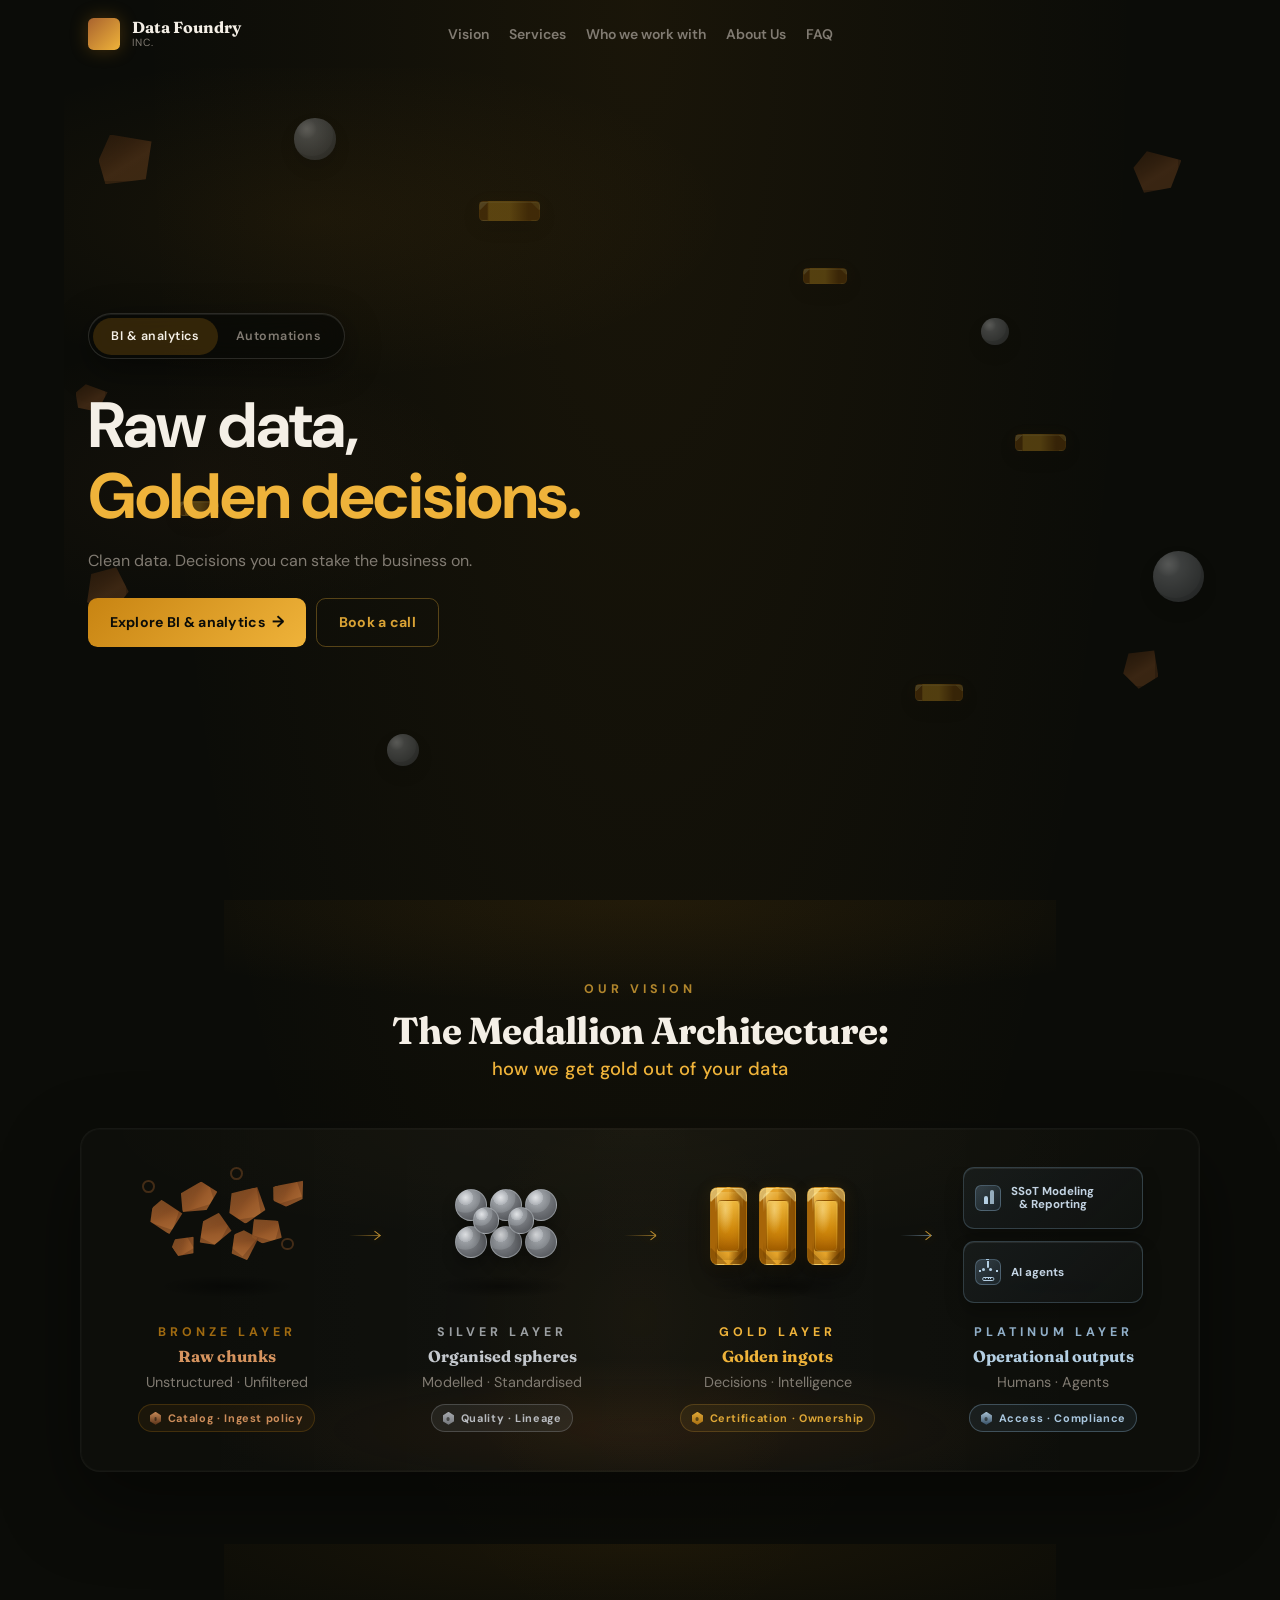
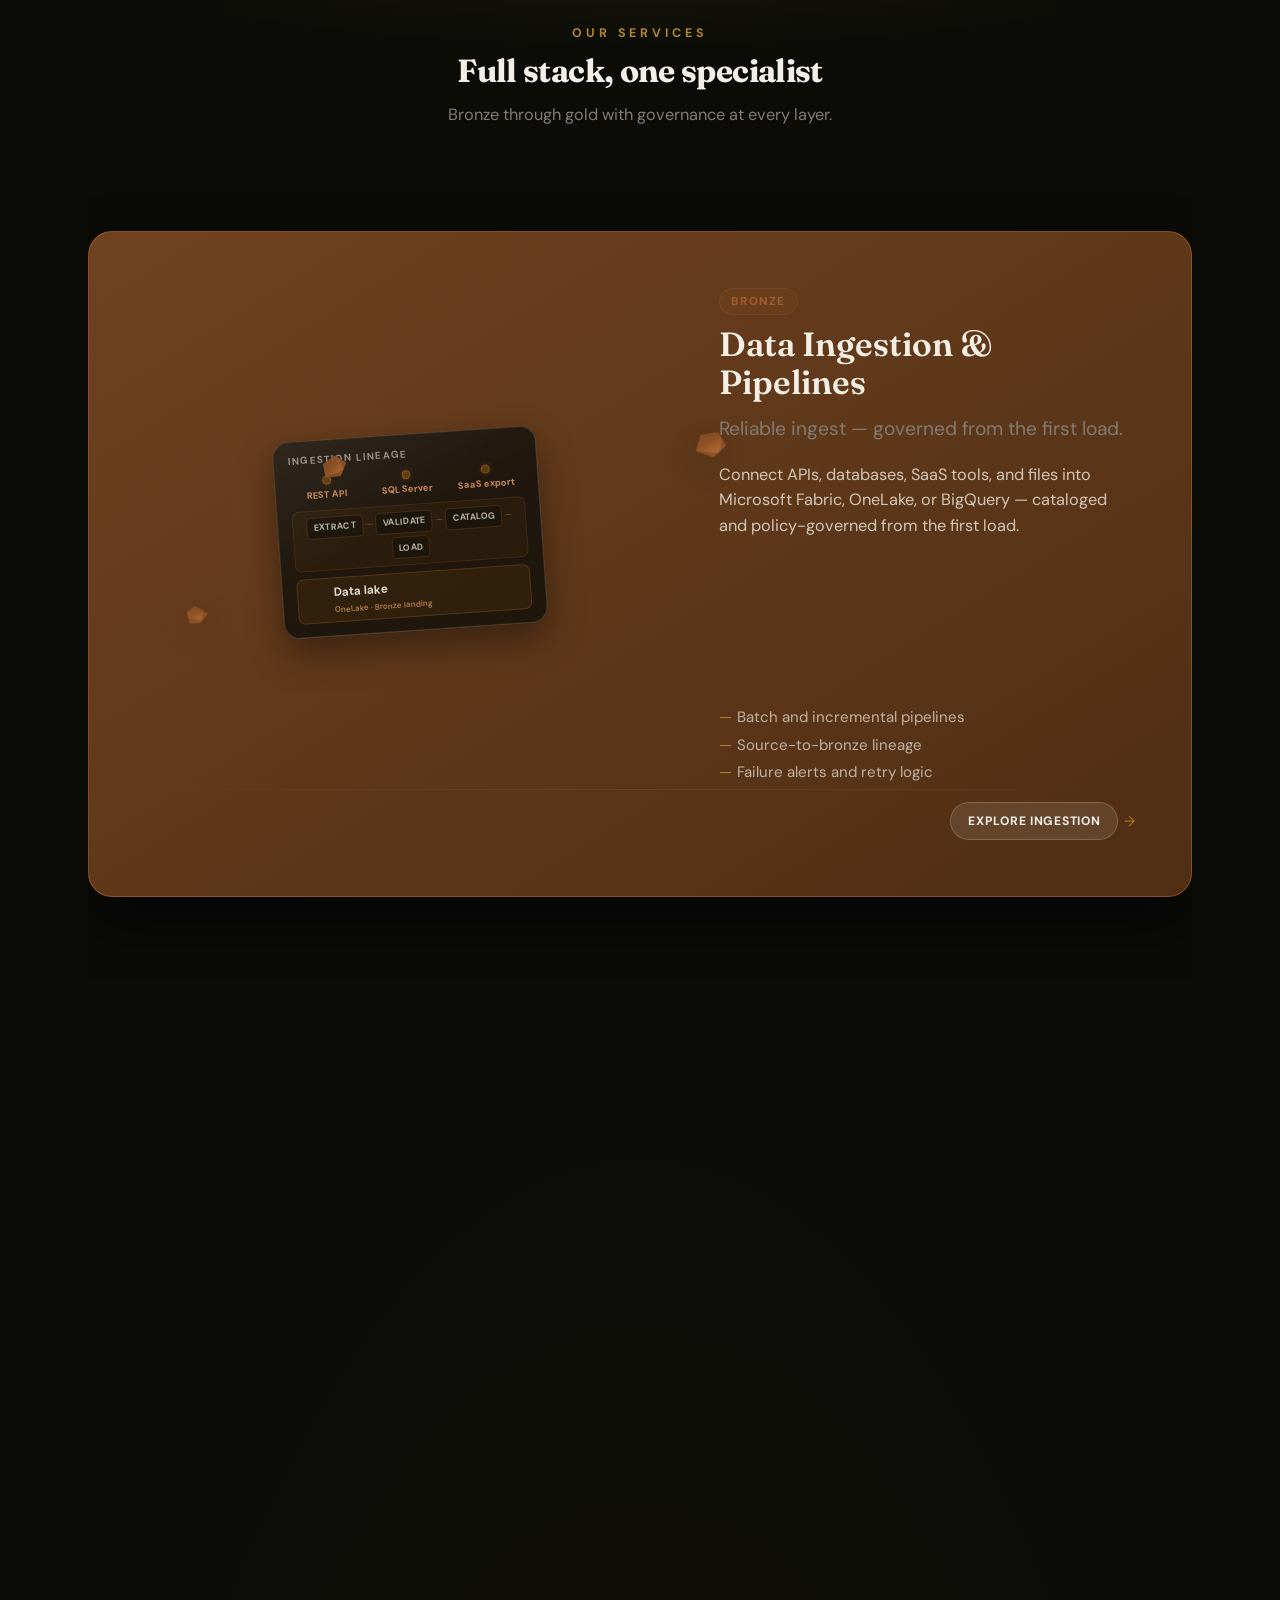
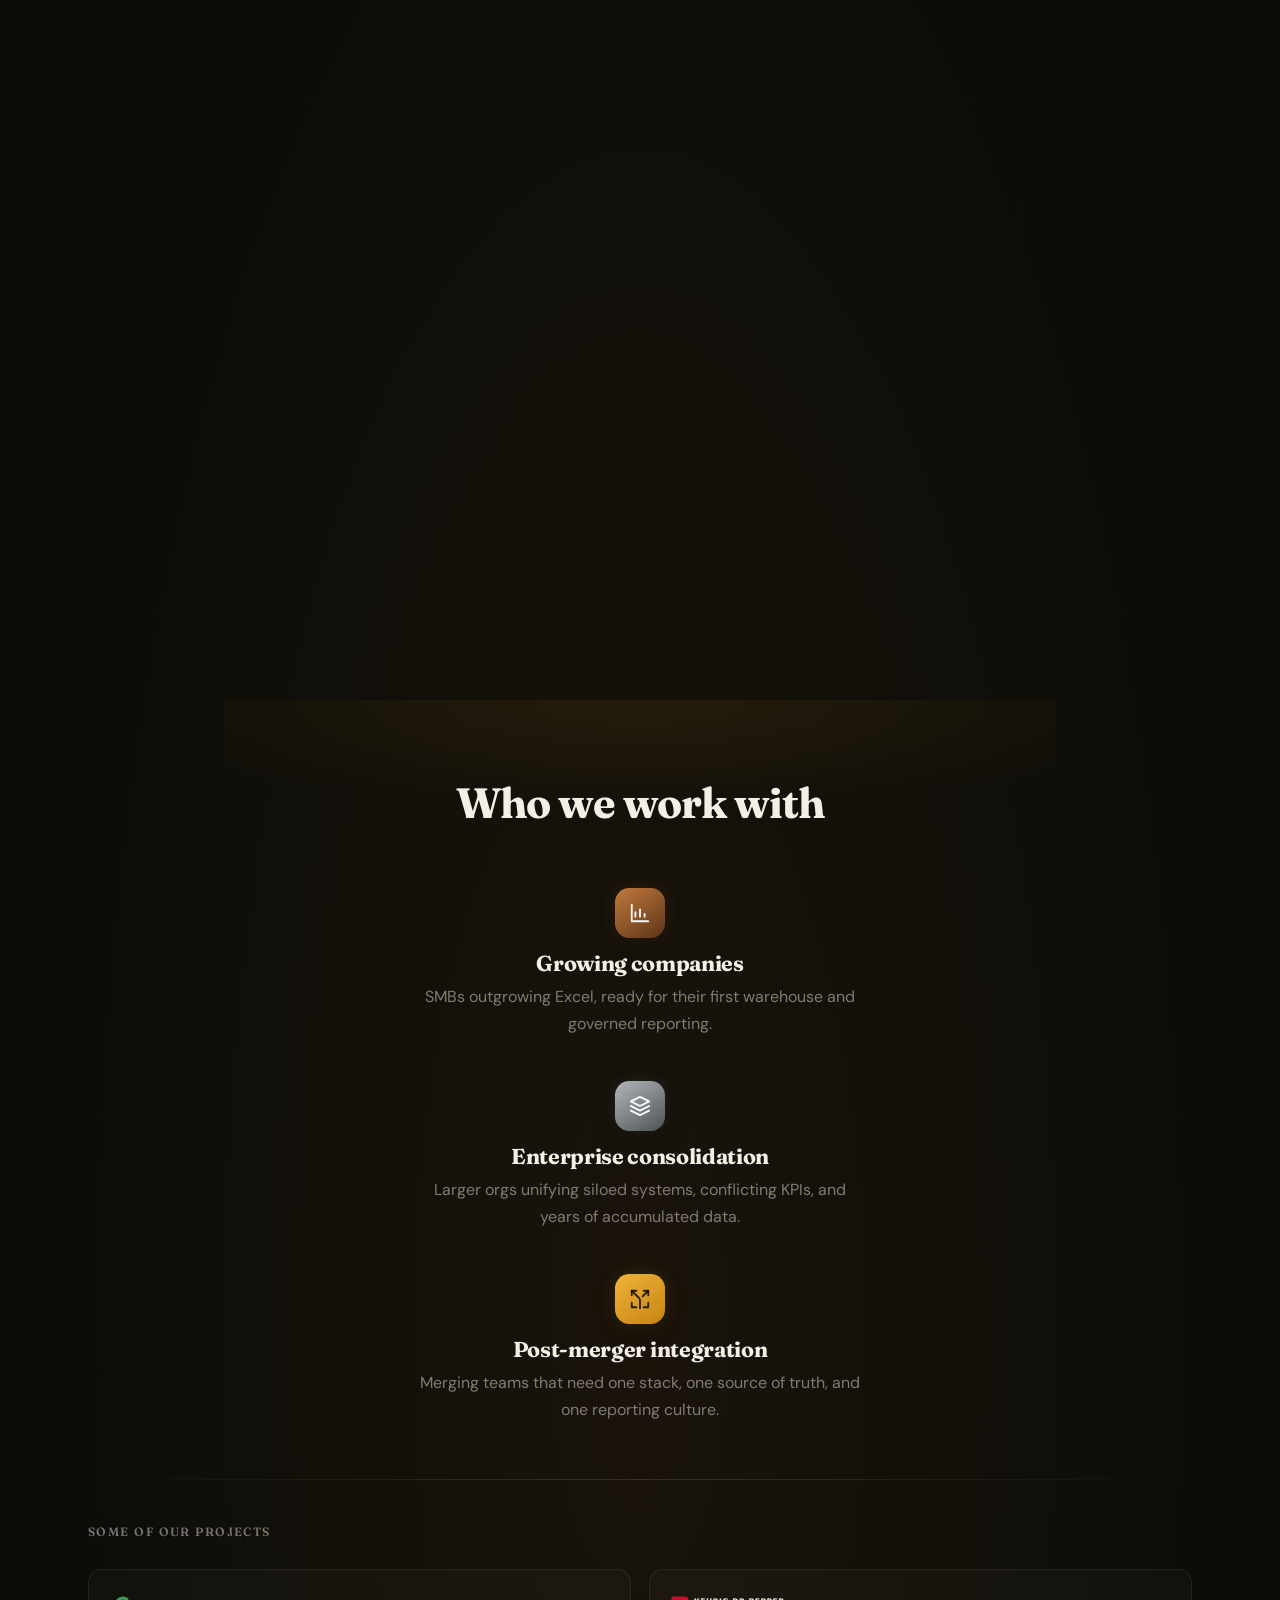
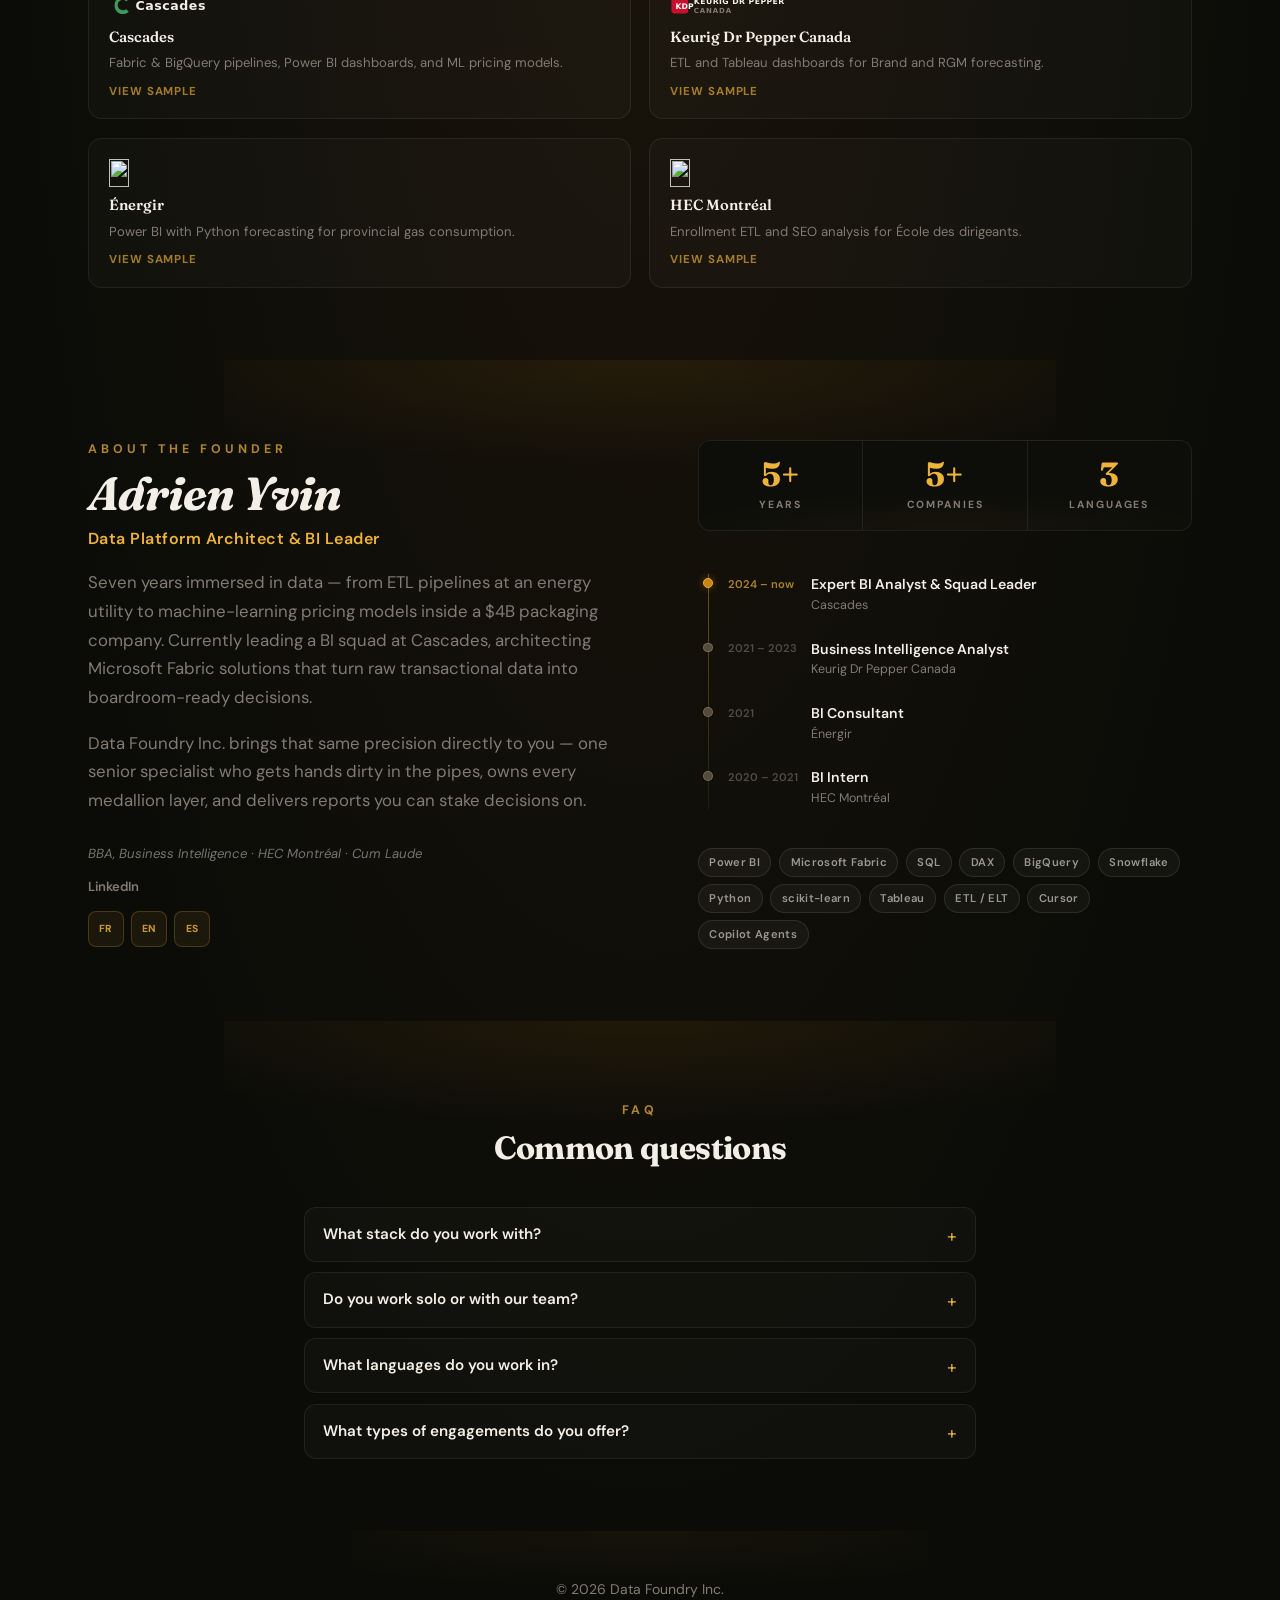
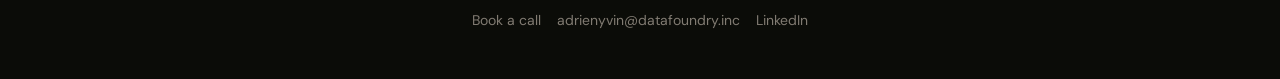
==== commit eb28bd21: "Add pinned service stacks with tier infographics and simplify hero path toggle. Replace flat service" ====
--- a/website/index.html
+++ b/website/index.html
@@ -5,20 +5,17 @@
     <meta name="viewport" content="width=device-width, initial-scale=1.0" />
     <script>
       (function () {
-        var hasPath = false;
+        var path = 'data';
         try {
           var stored = sessionStorage.getItem('df-path');
-          hasPath = stored === 'data' || stored === 'automation';
+          if (stored === 'data' || stored === 'automation') path = stored;
         } catch (e) {
           /* ignore */
         }
         var hash = location.hash;
-        if (hash === '#schema' || hash === '#auto-vision') {
-          hasPath = true;
-        }
-        if (!hasPath) {
-          document.documentElement.classList.add('is-hero-locked');
-        }
+        if (hash === '#auto-vision') path = 'automation';
+        else if (hash === '#schema') path = 'data';
+        document.documentElement.dataset.pathInit = path;
       })();
     </script>
     <link rel="icon" href="assets/favicon.svg" type="image/svg+xml" />
@@ -85,7 +82,8 @@
           <div class="nav__dropdown-wrap">
             <a href="#services" class="nav__link" data-nav-data="#services" data-nav-automation="#auto-services">Services</a>
             <div class="nav__dropdown nav__dropdown--matrix" role="menu" aria-label="Services menu">
-              <a href="services/ingestion.html" class="nav__dropdown-item nav__dropdown-item--bronze" role="menuitem">
+              <p class="nav__dropdown-eyebrow nav__dropdown-eyebrow--data" role="presentation">Data</p>
+              <a href="services/ingestion.html" class="nav__dropdown-item nav__dropdown-item--bronze nav__dropdown-item--ingestion" role="menuitem">
                 <span class="nav__dropdown-icon" aria-hidden="true">
                   <svg width="20" height="20" viewBox="0 0 24 24" fill="none" stroke="currentColor" stroke-width="1.75" stroke-linecap="round" stroke-linejoin="round"><path d="M12 3v12"/><path d="m7 10 5 5 5-5"/><path d="M5 21h14"/></svg>
                 </span>
@@ -94,7 +92,7 @@
                   <span class="nav__dropdown-desc">Reliable ingest — governed from the first load.</span>
                 </span>
               </a>
-              <a href="services/modeling.html" class="nav__dropdown-item nav__dropdown-item--silver" role="menuitem">
+              <a href="services/modeling.html" class="nav__dropdown-item nav__dropdown-item--silver nav__dropdown-item--modeling" role="menuitem">
                 <span class="nav__dropdown-icon" aria-hidden="true">
                   <svg width="20" height="20" viewBox="0 0 24 24" fill="none" stroke="currentColor" stroke-width="1.75" stroke-linecap="round" stroke-linejoin="round"><path d="M12 2 2 7l10 5 10-5-10-5Z"/><path d="m2 12 10 5 10-5"/><path d="m2 17 10 5 10-5"/></svg>
                 </span>
@@ -103,16 +101,7 @@
                   <span class="nav__dropdown-desc">One model, one version of the truth.</span>
                 </span>
               </a>
-              <a href="services/automations.html" class="nav__dropdown-item nav__dropdown-item--platinum" role="menuitem">
-                <span class="nav__dropdown-icon" aria-hidden="true">
-                  <svg width="20" height="20" viewBox="0 0 24 24" fill="none" stroke="currentColor" stroke-width="1.75" stroke-linecap="round" stroke-linejoin="round"><rect x="3" y="3" width="6" height="6" rx="1"/><rect x="15" y="3" width="6" height="6" rx="1"/><rect x="15" y="15" width="6" height="6" rx="1"/><rect x="3" y="15" width="6" height="6" rx="1"/><path d="M9 6h6"/><path d="M18 9v6"/><path d="M15 18H9"/><path d="M6 15V9"/></svg>
-                </span>
-                <span class="nav__dropdown-copy">
-                  <span class="nav__dropdown-name">Automations</span>
-                  <span class="nav__dropdown-desc">Set-and-forget pipelines across your apps.</span>
-                </span>
-              </a>
-              <a href="services/reporting.html" class="nav__dropdown-item nav__dropdown-item--gold" role="menuitem">
+              <a href="services/reporting.html" class="nav__dropdown-item nav__dropdown-item--gold nav__dropdown-item--reporting" role="menuitem">
                 <span class="nav__dropdown-icon" aria-hidden="true">
                   <svg width="20" height="20" viewBox="0 0 24 24" fill="none" stroke="currentColor" stroke-width="1.75" stroke-linecap="round" stroke-linejoin="round"><path d="M3 3v18h18"/><path d="M7 16v-5"/><path d="M12 16V8"/><path d="M17 16v-3"/></svg>
                 </span>
@@ -121,7 +110,7 @@
                   <span class="nav__dropdown-desc">Dashboards and self-service on governed gold data.</span>
                 </span>
               </a>
-              <a href="services/governance.html" class="nav__dropdown-item nav__dropdown-item--governance" role="menuitem">
+              <a href="services/governance.html" class="nav__dropdown-item nav__dropdown-item--governance nav__dropdown-item--governance" role="menuitem">
                 <span class="nav__dropdown-icon" aria-hidden="true">
                   <svg width="20" height="20" viewBox="0 0 24 24" fill="none" stroke="currentColor" stroke-width="1.75" stroke-linecap="round" stroke-linejoin="round"><path d="M12 22s8-4 8-10V5l-8-3-8 3v7c0 6 8 10 8 10Z"/><path d="m9 12 2 2 4-4"/></svg>
                 </span>
@@ -130,7 +119,17 @@
                   <span class="nav__dropdown-desc">Lineage, quality, and ownership built in.</span>
                 </span>
               </a>
-              <a href="services/ai-agents.html" class="nav__dropdown-item nav__dropdown-item--platinum" role="menuitem">
+              <p class="nav__dropdown-eyebrow nav__dropdown-eyebrow--auto" role="presentation">Automation</p>
+              <a href="services/automations.html" class="nav__dropdown-item nav__dropdown-item--platinum nav__dropdown-item--automations" role="menuitem">
+                <span class="nav__dropdown-icon" aria-hidden="true">
+                  <svg width="20" height="20" viewBox="0 0 24 24" fill="none" stroke="currentColor" stroke-width="1.75" stroke-linecap="round" stroke-linejoin="round"><rect x="3" y="3" width="6" height="6" rx="1"/><rect x="15" y="3" width="6" height="6" rx="1"/><rect x="15" y="15" width="6" height="6" rx="1"/><rect x="3" y="15" width="6" height="6" rx="1"/><path d="M9 6h6"/><path d="M18 9v6"/><path d="M15 18H9"/><path d="M6 15V9"/></svg>
+                </span>
+                <span class="nav__dropdown-copy">
+                  <span class="nav__dropdown-name">Automation Flows</span>
+                  <span class="nav__dropdown-desc">Set-and-forget pipelines across your apps.</span>
+                </span>
+              </a>
+              <a href="services/ai-agents.html" class="nav__dropdown-item nav__dropdown-item--platinum nav__dropdown-item--ai-agents" role="menuitem">
                 <span class="nav__dropdown-icon" aria-hidden="true">
                   <svg width="20" height="20" viewBox="0 0 24 24" fill="none" stroke="currentColor" stroke-width="1.75" stroke-linecap="round" stroke-linejoin="round"><path d="M13 2 3 14h9l-1 8 10-12h-9l1-8Z"/></svg>
                 </span>
@@ -162,36 +161,56 @@
     </header>
 
     <main id="main">
-      <section class="hero hero--split" id="about" aria-label="Choose your path">
+      <section class="hero" id="about" aria-label="Introduction">
         <div class="hero__inner">
-          <div class="hero__path hero__path--data" data-path="data">
+          <div class="path-toggle-bar">
+            <div class="path-toggle" role="group" aria-label="Choose your path">
+              <button
+                type="button"
+                class="path-toggle__btn path-toggle__btn--data"
+                data-path-toggle="data"
+                aria-pressed="false"
+              >
+                BI &amp; analytics
+              </button>
+              <button
+                type="button"
+                class="path-toggle__btn path-toggle__btn--automation"
+                data-path-toggle="automation"
+                aria-pressed="false"
+              >
+                Automations
+              </button>
+            </div>
+          </div>
+          <div class="hero__path hero__path--data" data-path-section="data">
             <h1 id="hero-heading-data" class="hero__path-heading">
               Raw data,<br />
               <span class="hero__gold">Golden decisions.</span>
             </h1>
             <p class="hero__path-sub">Clean data. Decisions you can stake the business on.</p>
             <div class="hero__path-cta">
-              <button type="button" class="btn btn--path btn--path-data" data-path-cta="data">
+              <a class="btn btn--path btn--path-data" href="#schema">
                 Explore BI &amp; analytics
                 <span class="btn__arrow" aria-hidden="true">→</span>
-              </button>
+              </a>
               <a class="btn btn--path btn--path-ghost-data booking-link" href="https://calendly.com/adrienyvin/30min" target="_blank" rel="noopener noreferrer">
                 Book a call
               </a>
             </div>
           </div>
 
-          <div class="hero__path hero__path--automation" data-path="automation">
+          <div class="hero__path hero__path--automation" data-path-section="automation">
             <h1 id="hero-heading-automation" class="hero__path-heading">
               Manual handoffs<br />
               <span class="hero__platinum">replaced by pipelines.</span>
             </h1>
             <p class="hero__path-sub">Zapier, Power Automate, and webhooks — configured once, resilient to messy inputs.</p>
             <div class="hero__path-cta">
-              <button type="button" class="btn btn--path btn--path-automation" data-path-cta="automation">
+              <a class="btn btn--path btn--path-automation" href="#auto-vision">
                 Explore automations
                 <span class="btn__arrow" aria-hidden="true">→</span>
-              </button>
+              </a>
               <a class="btn btn--path btn--path-ghost-automation booking-link" href="https://calendly.com/adrienyvin/30min" target="_blank" rel="noopener noreferrer">
                 Book a call
               </a>
@@ -218,7 +237,7 @@
       </section>
 
 
-      <section class="vision" id="schema" data-page-gate data-path-section="data" aria-labelledby="schema-heading">
+      <section class="vision section-flow" id="schema" data-page-gate data-path-section="data" aria-labelledby="schema-heading">
         <header class="vision__header">
           <p class="vision__eyebrow">Our vision</p>
           <h2 id="schema-heading" class="vision__title">
@@ -390,7 +409,7 @@
         </div>
       </section>
 
-      <section class="services" id="services" data-page-gate data-path-section="data" aria-labelledby="services-heading">
+      <section class="services section-flow" id="services" data-page-gate data-path-section="data" aria-labelledby="services-heading">
         <header class="services__header">
           <p class="services__eyebrow">Our services</p>
           <h2 id="services-heading" class="services__title">
@@ -399,113 +418,282 @@
           <p class="services__intro">
             Bronze through gold with governance at every layer.
           </p>
-          <p class="services__tap">Click any card to learn more.</p>
         </header>
 
-        <div class="services__grid services__grid--data">
-          <a href="services/ingestion.html" class="service-card service-card--bronze">
-            <div class="service-card__head">
-              <span class="service-card__icon" aria-hidden="true">
-                <svg width="22" height="22" viewBox="0 0 24 24" fill="none" stroke="currentColor" stroke-width="1.75" stroke-linecap="round" stroke-linejoin="round">
-                  <path d="M12 3v12"/><path d="m7 10 5 5 5-5"/><path d="M5 21h14"/>
-                </svg>
-              </span>
-              <span class="service-card__layer">Bronze</span>
-            </div>
-            <span class="service-card__name">Data Ingestion &amp; Pipelines</span>
-            <span class="service-card__tagline">Reliable ingest — governed from the first load.</span>
+        <div class="services__stack" data-service-stack>
+          <div class="services__stack-stage">
+            <div class="services__stack-deck">
+          <a href="services/ingestion.html" class="service-card service-stack-card service-stack-card--bronze service-card--bronze" aria-label="Data Ingestion and Pipelines — view service page">
+            <div class="service-card__layout">
+              <figure class="service-card__infographic service-card__infographic--bronze" aria-hidden="true">
+                <div class="svc-vis svc-vis--bronze">
+                  <span class="svc-vis__badge svc-vis__badge--bronze">
+                    <span class="ore ore--2 schema-compact__ore"></span>
+                  </span>
+                  <div class="svc-vis__compose svc-vis__compose--solo">
+                    <div class="svc-snippet svc-snippet--solo svc-snippet--ingest-lineage">
+                      <p class="svc-snippet__label">Ingestion lineage</p>
+                      <div class="svc-ingest-lineage">
+                        <div class="svc-ingest-lineage__sources">
+                          <div class="svc-ingest-lineage__source"><span class="svc-ingest-lineage__node"></span><span>REST API</span></div>
+                          <div class="svc-ingest-lineage__source"><span class="svc-ingest-lineage__node"></span><span>SQL Server</span></div>
+                          <div class="svc-ingest-lineage__source"><span class="svc-ingest-lineage__node"></span><span>SaaS export</span></div>
+                        </div>
+                        <div class="svc-ingest-lineage__rail" aria-hidden="true">
+                          <span class="svc-ingest-lineage__step">Extract</span>
+                          <span class="svc-ingest-lineage__tick"></span>
+                          <span class="svc-ingest-lineage__step">Validate</span>
+                          <span class="svc-ingest-lineage__tick"></span>
+                          <span class="svc-ingest-lineage__step">Catalog</span>
+                          <span class="svc-ingest-lineage__tick"></span>
+                          <span class="svc-ingest-lineage__step">Load</span>
+                        </div>
+                        <div class="svc-ingest-lineage__sink">
+                          <span class="svc-vis__marker svc-vis__marker--bronze"><span class="ore ore--2 schema-compact__ore"></span></span>
+                          <div class="svc-ingest-lineage__sink-copy">
+                            <strong>Data lake</strong>
+                            <span>OneLake · Bronze landing</span>
+                          </div>
+                        </div>
+                      </div>
+                    </div>
+                    <span class="svc-vis__float svc-vis__float--ore svc-vis__float--a" aria-hidden="true"><span class="ore ore--2 schema-compact__ore"></span></span>
+                    <span class="svc-vis__float svc-vis__float--ore svc-vis__float--b" aria-hidden="true"><span class="ore ore--3 schema-compact__ore"></span></span>
+                  </div>
+                </div>
+              </figure>
+              <div class="service-card__content">
+                <div class="service-card__head">
+                  <span class="service-card__layer">Bronze</span>
+                </div>
+                <span class="service-card__name">Data Ingestion &amp; Pipelines</span>
+                <span class="service-card__tagline">Reliable ingest — governed from the first load.</span>
+                <p class="service-card__detail">Connect APIs, databases, SaaS tools, and files into Microsoft Fabric, OneLake, or BigQuery — cataloged and policy-governed from the first load.</p>
+                <ul class="service-card__points">
+                  <li>Batch and incremental pipelines</li>
+                  <li>Source-to-bronze lineage</li>
+                  <li>Failure alerts and retry logic</li>
+                </ul>
+              </div>
+            </div>
             <span class="service-card__footer">
-              <span class="service-card__hint">Learn more</span>
+              <span class="service-card__cta">Explore ingestion</span>
               <span class="service-card__arrow" aria-hidden="true">→</span>
             </span>
           </a>
 
-          <a href="services/modeling.html" class="service-card service-card--silver">
-            <div class="service-card__head">
-              <span class="service-card__icon" aria-hidden="true">
-                <svg width="22" height="22" viewBox="0 0 24 24" fill="none" stroke="currentColor" stroke-width="1.75" stroke-linecap="round" stroke-linejoin="round">
-                  <path d="M12 2 2 7l10 5 10-5-10-5Z"/><path d="m2 12 10 5 10-5"/><path d="m2 17 10 5 10-5"/>
-                </svg>
-              </span>
-              <span class="service-card__layer">Silver</span>
-            </div>
-            <span class="service-card__name">Transformation &amp; Modeling</span>
-            <span class="service-card__tagline">One model, one version of the truth.</span>
+          <a href="services/modeling.html" class="service-card service-stack-card service-stack-card--silver service-card--silver" aria-label="Transformation and Modeling — view service page">
+            <div class="service-card__layout">
+              <figure class="service-card__infographic service-card__infographic--silver" aria-hidden="true">
+                <div class="svc-vis svc-vis--silver">
+                  <span class="svc-vis__badge svc-vis__badge--silver" aria-hidden="true"></span>
+                  <div class="svc-vis__compose svc-vis__compose--solo">
+                    <div class="svc-snippet svc-snippet--solo svc-snippet--consolidate">
+                      <p class="svc-snippet__label">Sales consolidation</p>
+                      <div class="svc-consolidate">
+                        <div class="svc-consolidate__systems">
+                          <div class="svc-consolidate__system"><span class="svc-consolidate__sphere"></span><span>Salesforce</span></div>
+                          <div class="svc-consolidate__system"><span class="svc-consolidate__sphere"></span><span>NetSuite</span></div>
+                          <div class="svc-consolidate__system"><span class="svc-consolidate__sphere"></span><span>Shopify</span></div>
+                        </div>
+                        <div class="svc-consolidate__merge" aria-hidden="true">
+                          <span class="svc-consolidate__line svc-consolidate__line--l"></span>
+                          <span class="svc-consolidate__line svc-consolidate__line--c"></span>
+                          <span class="svc-consolidate__line svc-consolidate__line--r"></span>
+                          <span class="svc-consolidate__hub">Merge &amp; conform</span>
+                        </div>
+                        <div class="svc-consolidate__output">
+                          <span class="svc-vis__marker svc-vis__marker--silver" aria-hidden="true"></span>
+                          <div class="svc-consolidate__output-copy">
+                            <strong>sales_unified</strong>
+                            <span>1 governed sales dataset</span>
+                          </div>
+                        </div>
+                      </div>
+                    </div>
+                    <span class="svc-vis__float svc-vis__float--sphere svc-vis__float--a" aria-hidden="true"></span>
+                    <span class="svc-vis__float svc-vis__float--sphere svc-vis__float--b" aria-hidden="true"></span>
+                  </div>
+                </div>
+              </figure>
+              <div class="service-card__content">
+                <div class="service-card__head">
+                  <span class="service-card__layer">Silver</span>
+                </div>
+                <span class="service-card__name">Transformation &amp; Modeling</span>
+                <span class="service-card__tagline">One model, one version of the truth.</span>
+                <p class="service-card__detail">Dimensional models, conformed dimensions, and KPI logic your analysts can trust — built with SQL, Power Query, or dbt-style transformations.</p>
+                <ul class="service-card__points">
+                  <li>Star and snowflake schemas</li>
+                  <li>Slowly changing dimensions</li>
+                  <li>One definition per metric</li>
+                </ul>
+              </div>
+            </div>
             <span class="service-card__footer">
-              <span class="service-card__hint">Learn more</span>
+              <span class="service-card__cta">Explore modeling</span>
               <span class="service-card__arrow" aria-hidden="true">→</span>
             </span>
           </a>
 
-          <a href="services/reporting.html" class="service-card service-card--gold">
-            <div class="service-card__head">
-              <span class="service-card__icon" aria-hidden="true">
-                <svg width="22" height="22" viewBox="0 0 24 24" fill="none" stroke="currentColor" stroke-width="1.75" stroke-linecap="round" stroke-linejoin="round">
-                  <path d="M3 3v18h18"/><path d="M7 16v-5"/><path d="M12 16V8"/><path d="M17 16v-3"/>
-                </svg>
-              </span>
-              <span class="service-card__layer">Gold</span>
-            </div>
-            <span class="service-card__name">Reporting &amp; Analytics</span>
-            <span class="service-card__tagline">Dashboards and self-service on governed gold data.</span>
+          <a href="services/reporting.html" class="service-card service-stack-card service-stack-card--gold service-card--gold" aria-label="Reporting and Analytics — view service page">
+            <div class="service-card__layout">
+              <figure class="service-card__infographic service-card__infographic--gold" aria-hidden="true">
+                <div class="svc-vis svc-vis--gold">
+                  <span class="svc-vis__badge svc-vis__badge--gold" aria-hidden="true"></span>
+                  <div class="svc-vis__compose">
+                    <div class="svc-snippet svc-snippet--primary svc-snippet--dashboard">
+                      <p class="svc-snippet__label">Executive dashboard</p>
+                      <div class="svc-dash__kpis">
+                        <div class="svc-dash__kpi">
+                          <span class="svc-dash__kpi-val">$4.2M</span>
+                          <span class="svc-dash__kpi-lbl">Revenue</span>
+                        </div>
+                        <div class="svc-dash__kpi">
+                          <span class="svc-dash__kpi-val">+12%</span>
+                          <span class="svc-dash__kpi-lbl">YoY growth</span>
+                        </div>
+                      </div>
+                      <div class="svc-dash__trend" aria-hidden="true"><span class="svc-dash__trend-line"></span></div>
+                      <div class="svc-dash__bars" aria-hidden="true">
+                        <span style="--h: 42%"></span>
+                        <span style="--h: 68%"></span>
+                        <span style="--h: 55%"></span>
+                        <span style="--h: 82%"></span>
+                        <span style="--h: 61%"></span>
+                      </div>
+                    </div>
+                    <span class="svc-vis__float svc-vis__float--ingot svc-vis__float--a" aria-hidden="true"></span>
+                    <span class="svc-vis__float svc-vis__float--ingot svc-vis__float--b" aria-hidden="true"></span>
+                    <div class="svc-snippet svc-snippet--secondary svc-snippet--semantic">
+                      <p class="svc-snippet__label">Self-serve BI</p>
+                      <ul class="svc-semantic__list">
+                        <li><span class="svc-semantic__name">Sales Metrics</span><span class="svc-semantic__cert">Certified</span></li>
+                        <li><span class="svc-semantic__name">Finance Core</span><span class="svc-semantic__cert">Certified</span></li>
+                        <li><span class="svc-semantic__name">Ops KPIs</span><span class="svc-semantic__cert">Certified</span></li>
+                      </ul>
+                    </div>
+                  </div>
+                </div>
+              </figure>
+              <div class="service-card__content">
+                <div class="service-card__head">
+                  <span class="service-card__layer">Gold</span>
+                </div>
+                <span class="service-card__name">Reporting &amp; Analytics</span>
+                <span class="service-card__tagline">Dashboards and self-service on governed gold data.</span>
+                <p class="service-card__detail">Certified Power BI datasets, executive dashboards, and governed self-service — so every chart traces back to the same numbers.</p>
+                <ul class="service-card__points">
+                  <li>Row-level security and RLS</li>
+                  <li>DAX and semantic models</li>
+                  <li>Adoption-focused report design</li>
+                </ul>
+              </div>
+            </div>
             <span class="service-card__footer">
-              <span class="service-card__hint">Learn more</span>
+              <span class="service-card__cta">Explore reporting</span>
               <span class="service-card__arrow" aria-hidden="true">→</span>
             </span>
           </a>
 
-          <a href="services/governance.html" class="service-card service-card--governance">
-            <div class="service-card__head">
-              <span class="service-card__icon" aria-hidden="true">
-                <svg width="22" height="22" viewBox="0 0 24 24" fill="none" stroke="currentColor" stroke-width="1.75" stroke-linecap="round" stroke-linejoin="round">
-                  <path d="M12 22s8-4 8-10V5l-8-3-8 3v7c0 6 8 10 8 10Z"/><path d="m9 12 2 2 4-4"/>
-                </svg>
-              </span>
-              <span class="service-card__layer">Every layer</span>
-            </div>
-            <span class="service-card__name">Governance &amp; Quality</span>
-            <span class="service-card__tagline">Lineage, quality, and ownership built in.</span>
+          <a href="services/governance.html" class="service-card service-stack-card service-stack-card--governance service-card--governance" aria-label="Governance and Quality — view service page">
+            <div class="service-card__layout">
+              <figure class="service-card__infographic service-card__infographic--governance" aria-hidden="true">
+                <div class="svc-vis svc-vis--governance">
+                  <span class="svc-vis__badge svc-vis__badge--governance">
+                    <span class="stage__governance-icon" aria-hidden="true"></span>
+                  </span>
+                  <div class="svc-vis__compose">
+                    <div class="svc-snippet svc-snippet--primary svc-snippet--lineage">
+                      <p class="svc-snippet__label">End-to-end lineage</p>
+                      <div class="svc-lineage" aria-hidden="true">
+                        <span class="svc-vis__marker svc-vis__marker--bronze"><span class="ore ore--2 schema-compact__ore"></span></span>
+                        <span class="svc-lineage__line"></span>
+                        <span class="svc-vis__marker svc-vis__marker--silver"></span>
+                        <span class="svc-lineage__line"></span>
+                        <span class="svc-vis__marker svc-vis__marker--gold"></span>
+                      </div>
+                      <p class="svc-lineage__caption">Source → Model → Report</p>
+                    </div>
+                    <span class="svc-vis__float svc-vis__float--shield svc-vis__float--a" aria-hidden="true"><span class="stage__governance-icon"></span></span>
+                    <span class="svc-vis__float svc-vis__float--ingot svc-vis__float--c" aria-hidden="true"></span>
+                    <div class="svc-snippet svc-snippet--secondary svc-snippet--quality">
+                      <p class="svc-snippet__label">Quality gates</p>
+                      <ul class="svc-quality__list">
+                        <li>Data contracts</li>
+                        <li>Automated checks</li>
+                        <li>Named stewards</li>
+                      </ul>
+                    </div>
+                  </div>
+                </div>
+              </figure>
+              <div class="service-card__content">
+                <div class="service-card__head">
+                  <span class="service-card__layer">Every layer</span>
+                </div>
+                <span class="service-card__name">Governance &amp; Quality</span>
+                <span class="service-card__tagline">Lineage, quality, and ownership built in.</span>
+                <p class="service-card__detail">Data contracts, quality rules, and ownership matrices so your stack stays trustworthy as teams and sources grow.</p>
+                <ul class="service-card__points">
+                  <li>End-to-end lineage</li>
+                  <li>Automated quality checks</li>
+                  <li>Named stewards per domain</li>
+                </ul>
+              </div>
+            </div>
             <span class="service-card__footer">
-              <span class="service-card__hint">Learn more</span>
+              <span class="service-card__cta">Explore governance</span>
               <span class="service-card__arrow" aria-hidden="true">→</span>
             </span>
           </a>
+            </div>
+          </div>
         </div>
       </section>
 
-      <section class="audience" id="audience" data-page-gate data-path-section="data" aria-labelledby="audience-heading">
+      <section class="audience section-flow" id="audience" data-page-gate data-path-section="data" aria-labelledby="audience-heading">
         <header class="audience__header">
-          <p class="audience__eyebrow">Who we work with</p>
           <h2 id="audience-heading" class="audience__title">
-            Teams at a turning point with their data
+            Who we work with
           </h2>
         </header>
 
-        <div class="audience__grid">
-          <article class="audience-item">
-            <span class="audience-item__num" aria-hidden="true">01</span>
-            <h3 class="audience-item__title">Growing companies</h3>
-            <p class="audience-item__desc">
-              SMBs outgrowing Excel, ready for their first warehouse and governed reporting.
-            </p>
-          </article>
-
-          <article class="audience-item">
-            <span class="audience-item__num" aria-hidden="true">02</span>
-            <h3 class="audience-item__title">Enterprise consolidation</h3>
-            <p class="audience-item__desc">
-              Larger orgs unifying siloed systems, conflicting KPIs, and years of accumulated data.
-            </p>
-          </article>
-
-          <article class="audience-item">
-            <span class="audience-item__num" aria-hidden="true">03</span>
-            <h3 class="audience-item__title">Post-merger integration</h3>
-            <p class="audience-item__desc">
-              Merging teams that need one stack, one source of truth, and one reporting culture.
-            </p>
-          </article>
-        </div>
+        <ul class="audience__features">
+            <li class="audience-feature">
+              <span class="audience-feature__icon audience-feature__icon--bronze" aria-hidden="true">
+                <svg width="22" height="22" viewBox="0 0 24 24" fill="none" stroke="currentColor" stroke-width="2" stroke-linecap="round" stroke-linejoin="round"><path d="M3 3v18h18"/><path d="M7 16v-5"/><path d="M12 16V8"/><path d="M17 16v-3"/></svg>
+              </span>
+              <div class="audience-feature__body">
+                <h3 class="audience-feature__title">Growing companies</h3>
+                <p class="audience-feature__desc">
+                  SMBs outgrowing Excel, ready for their first warehouse and governed reporting.
+                </p>
+              </div>
+            </li>
+            <li class="audience-feature">
+              <span class="audience-feature__icon audience-feature__icon--silver" aria-hidden="true">
+                <svg width="22" height="22" viewBox="0 0 24 24" fill="none" stroke="currentColor" stroke-width="2" stroke-linecap="round" stroke-linejoin="round"><path d="M12 2 2 7l10 5 10-5-10-5Z"/><path d="m2 12 10 5 10-5"/><path d="m2 17 10 5 10-5"/></svg>
+              </span>
+              <div class="audience-feature__body">
+                <h3 class="audience-feature__title">Enterprise consolidation</h3>
+                <p class="audience-feature__desc">
+                  Larger orgs unifying siloed systems, conflicting KPIs, and years of accumulated data.
+                </p>
+              </div>
+            </li>
+            <li class="audience-feature">
+              <span class="audience-feature__icon audience-feature__icon--gold" aria-hidden="true">
+                <svg width="22" height="22" viewBox="0 0 24 24" fill="none" stroke="currentColor" stroke-width="2" stroke-linecap="round" stroke-linejoin="round"><path d="M16 3h5v5"/><path d="M8 3H3v5"/><path d="M12 22v-8.3a4 4 0 0 0-1.172-2.872L3 3"/><path d="m15 9 6-6"/><path d="M21 16v5h-5"/><path d="M3 16v5h5"/></svg>
+              </span>
+              <div class="audience-feature__body">
+                <h3 class="audience-feature__title">Post-merger integration</h3>
+                <p class="audience-feature__desc">
+                  Merging teams that need one stack, one source of truth, and one reporting culture.
+                </p>
+              </div>
+            </li>
+        </ul>
 
         <div class="audience__projects">
           <h3 class="audience__projects-title">Some of our projects</h3>
@@ -603,44 +791,9 @@
         </div>
       </div>
 
-      <section class="compare" id="why-us" data-page-gate data-path-section="data" aria-labelledby="compare-heading">
-        <header class="compare__header">
-          <p class="compare__eyebrow">Why Data Foundry</p>
-          <h2 id="compare-heading" class="compare__title">
-            The upside — without the trade-offs
-          </h2>
-          <p class="compare__intro">One senior specialist from first call to handoff.</p>
-        </header>
-
-        <div class="compare__panel">
-          <div class="compare__labels" aria-hidden="true">
-            <span>Instead of</span>
-            <span>You get</span>
-          </div>
-          <ul class="compare__list">
-            <li class="compare-row">
-              <span class="compare-row__alt">Big consultancy</span>
-              <span class="compare-row__edge">Same senior start to finish.</span>
-            </li>
-            <li class="compare-row">
-              <span class="compare-row__alt">Offshore delivery</span>
-              <span class="compare-row__edge">Built with you, handed over clean.</span>
-            </li>
-            <li class="compare-row">
-              <span class="compare-row__alt">Full-time hire</span>
-              <span class="compare-row__edge">Senior depth, no headcount.</span>
-            </li>
-            <li class="compare-row">
-              <span class="compare-row__alt">Tool rollout</span>
-              <span class="compare-row__edge">One owner, whole stack.</span>
-            </li>
-          </ul>
-        </div>
-      </section>
-
       <!-- ═══ AUTOMATION PATH SECTIONS ═══ -->
 
-      <section class="vision" id="auto-vision" data-page-gate data-path-section="automation" aria-labelledby="auto-vision-heading">
+      <section class="vision section-flow section-flow--cool" id="auto-vision" data-page-gate data-path-section="automation" aria-labelledby="auto-vision-heading">
         <header class="vision__header">
           <p class="vision__eyebrow">Execution model</p>
           <h2 id="auto-vision-heading" class="vision__title">
@@ -693,7 +846,7 @@
         </div>
       </section>
 
-      <section class="services auto-services" id="auto-services" data-page-gate data-path-section="automation" data-auto-mode="smb" aria-labelledby="auto-services-heading">
+      <section class="services section-flow section-flow--cool auto-services" id="auto-services" data-page-gate data-path-section="automation" data-auto-mode="smb" aria-labelledby="auto-services-heading">
         <header class="services__header">
           <p class="services__eyebrow">What we build</p>
           <h2 id="auto-services-heading" class="services__title">
@@ -702,137 +855,235 @@
           <p class="services__intro">
             Zapier, Power Automate, and webhook flows — built to handle incomplete fields, duplicate records, and schema drift.
           </p>
-
-          <p class="services__tap">Click any card to learn more.</p>
         </header>
 
-        <div class="services__grid services__grid--auto">
-          <a href="services/automations.html" class="service-card service-card--platinum">
-            <div class="service-card__head">
-              <span class="service-card__icon" aria-hidden="true">
-                <svg width="22" height="22" viewBox="0 0 24 24" fill="none" stroke="currentColor" stroke-width="1.75" stroke-linecap="round" stroke-linejoin="round"><rect x="3" y="3" width="6" height="6" rx="1"/><rect x="15" y="3" width="6" height="6" rx="1"/><rect x="15" y="15" width="6" height="6" rx="1"/><rect x="3" y="15" width="6" height="6" rx="1"/><path d="M9 6h6"/><path d="M18 9v6"/><path d="M15 18H9"/><path d="M6 15V9"/></svg>
-              </span>
-              <span class="service-card__layer">Platinum</span>
-            </div>
-            <span class="service-card__name">Automations</span>
-            <span class="service-card__tagline">Set-and-forget pipelines across your apps.</span>
+        <div class="services__stack services__stack--duo" data-service-stack>
+          <div class="services__stack-stage">
+            <div class="services__stack-deck">
+          <a href="services/automations.html" class="service-card service-stack-card service-stack-card--platinum service-card--platinum" aria-label="Automation Flows — view service page">
+            <div class="service-card__layout">
+              <figure class="service-card__infographic service-card__infographic--platinum" aria-hidden="true">
+                <div class="svc-vis svc-vis--platinum">
+                  <span class="svc-vis__badge svc-vis__badge--platinum" aria-hidden="true"></span>
+                  <div class="svc-vis__compose svc-vis__compose--solo">
+                    <div class="svc-snippet svc-snippet--solo svc-snippet--workflow">
+                      <p class="svc-snippet__label">Automated workflow</p>
+                      <ol class="svc-workflow-steps">
+                        <li>
+                          <span class="svc-workflow-steps__num">1</span>
+                          <span class="svc-workflow-steps__copy">
+                            <strong>Form submitted</strong>
+                            <em>Webhook trigger</em>
+                          </span>
+                        </li>
+                        <li>
+                          <span class="svc-workflow-steps__num">2</span>
+                          <span class="svc-workflow-steps__copy">
+                            <strong>Validate fields</strong>
+                            <em>Branch on errors</em>
+                          </span>
+                        </li>
+                        <li>
+                          <span class="svc-workflow-steps__num">3</span>
+                          <span class="svc-workflow-steps__copy">
+                            <strong>Create CRM record</strong>
+                            <em>Map &amp; dedupe</em>
+                          </span>
+                        </li>
+                        <li>
+                          <span class="svc-workflow-steps__num">4</span>
+                          <span class="svc-workflow-steps__copy">
+                            <strong>Notify in Slack</strong>
+                            <em>Logged delivery</em>
+                          </span>
+                        </li>
+                      </ol>
+                    </div>
+                    <span class="svc-vis__float svc-vis__float--platinum svc-vis__float--a" aria-hidden="true"></span>
+                    <span class="svc-vis__float svc-vis__float--platinum svc-vis__float--b" aria-hidden="true"></span>
+                  </div>
+                </div>
+              </figure>
+              <div class="service-card__content">
+                <div class="service-card__head">
+                  <span class="service-card__layer">Platinum</span>
+                </div>
+                <span class="service-card__name">Automation Flows</span>
+                <span class="service-card__tagline">Set-and-forget pipelines across your apps.</span>
+                <p class="service-card__detail">Replace manual handoffs with event-driven flows in Zapier, Power Automate, or custom webhooks — with error branches and retry logic production demands.</p>
+                <ul class="service-card__points">
+                  <li>App-to-app sync and routing</li>
+                  <li>Dead-letter and fallback paths</li>
+                  <li>Logged runs and monitoring hooks</li>
+                </ul>
+              </div>
+            </div>
             <span class="service-card__footer">
-              <span class="service-card__hint">Learn more</span>
+              <span class="service-card__cta">Explore automation flows</span>
               <span class="service-card__arrow" aria-hidden="true">→</span>
             </span>
           </a>
 
-          <a href="services/ai-agents.html" class="service-card service-card--platinum">
-            <div class="service-card__head">
-              <span class="service-card__icon" aria-hidden="true">
-                <svg width="22" height="22" viewBox="0 0 24 24" fill="none" stroke="currentColor" stroke-width="1.75" stroke-linecap="round" stroke-linejoin="round"><path d="M13 2 3 14h9l-1 8 10-12h-9l1-8Z"/></svg>
-              </span>
-              <span class="service-card__layer">Platinum</span>
-            </div>
-            <span class="service-card__name">AI Agents</span>
-            <span class="service-card__tagline">Grounded AI for documents and unstructured inputs.</span>
+          <a href="services/ai-agents.html" class="service-card service-stack-card service-stack-card--platinum-alt service-card--platinum" aria-label="AI Agents — view service page">
+            <div class="service-card__layout">
+              <figure class="service-card__infographic service-card__infographic--platinum-alt" aria-hidden="true">
+                <div class="svc-vis svc-vis--platinum">
+                  <span class="svc-vis__badge svc-vis__badge--platinum" aria-hidden="true"></span>
+                  <div class="svc-vis__compose svc-vis__compose--solo">
+                    <div class="svc-snippet svc-snippet--solo svc-snippet--agent-hub">
+                      <p class="svc-snippet__label">Grounded agent</p>
+                      <div class="svc-agent-hub">
+                        <div class="svc-agent-hub__feeds">
+                          <div class="svc-agent-hub__feed svc-agent-hub__feed--doc">
+                            <span class="svc-agent-hub__glyph svc-agent-hub__glyph--doc" aria-hidden="true"></span>
+                            <span>Contract PDF</span>
+                          </div>
+                          <div class="svc-agent-hub__feed svc-agent-hub__feed--data">
+                            <span class="svc-agent-hub__glyph svc-agent-hub__glyph--data" aria-hidden="true"></span>
+                            <span>CRM API</span>
+                          </div>
+                          <div class="svc-agent-hub__feed svc-agent-hub__feed--img">
+                            <span class="svc-agent-hub__glyph svc-agent-hub__glyph--img" aria-hidden="true"></span>
+                            <span>Site image</span>
+                          </div>
+                        </div>
+                        <div class="svc-agent-hub__converge" aria-hidden="true">
+                          <span></span><span></span><span></span>
+                        </div>
+                        <div class="svc-agent-hub__core">
+                          <span class="consumer-card__icon consumer-card__icon--agents" aria-hidden="true"></span>
+                          <em>Agent</em>
+                        </div>
+                        <div class="svc-agent-hub__answer">
+                          <strong>1 answer</strong>
+                          <span>Approved · routed · delivered</span>
+                        </div>
+                      </div>
+                    </div>
+                    <span class="svc-vis__float svc-vis__float--platinum svc-vis__float--a" aria-hidden="true"></span>
+                    <span class="svc-vis__float svc-vis__float--platinum svc-vis__float--b" aria-hidden="true"></span>
+                  </div>
+                </div>
+              </figure>
+              <div class="service-card__content">
+                <div class="service-card__head">
+                  <span class="service-card__layer">Platinum</span>
+                </div>
+                <span class="service-card__name">AI Agents</span>
+                <span class="service-card__tagline">Grounded AI for documents and unstructured inputs.</span>
+                <p class="service-card__detail">Agents that read contracts, emails, and PDFs — then route decisions into your workflows with guardrails, not black-box guesses.</p>
+                <ul class="service-card__points">
+                  <li>Document intake and extraction</li>
+                  <li>Human-in-the-loop approvals</li>
+                  <li>Trigger downstream automations</li>
+                </ul>
+              </div>
+            </div>
             <span class="service-card__footer">
-              <span class="service-card__hint">Learn more</span>
+              <span class="service-card__cta">Explore AI agents</span>
               <span class="service-card__arrow" aria-hidden="true">→</span>
             </span>
           </a>
+            </div>
+          </div>
         </div>
 
-        <div class="auto-examples">
-          <div class="auto-mode-toggle" role="group" aria-label="Business size">
-            <button type="button" class="auto-mode-toggle__btn auto-mode-toggle__btn--active" data-auto-mode="smb" aria-pressed="true">
-              Small Business
-            </button>
-            <button type="button" class="auto-mode-toggle__btn" data-auto-mode="enterprise" aria-pressed="false">
-              Large Enterprise
-            </button>
+        <aside class="auto-scenarios" aria-labelledby="auto-scenarios-heading">
+          <div class="auto-scenarios__bar">
+            <h3 id="auto-scenarios-heading" class="auto-scenarios__title">Example deployments</h3>
+            <div class="auto-mode-toggle" role="group" aria-label="Business size">
+              <button type="button" class="auto-mode-toggle__btn auto-mode-toggle__btn--active" data-auto-mode="smb" aria-pressed="true">
+                Small Business
+              </button>
+              <button type="button" class="auto-mode-toggle__btn" data-auto-mode="enterprise" aria-pressed="false">
+                Large Enterprise
+              </button>
+            </div>
           </div>
 
-        <div class="auto-util-grid">
-          <article class="auto-util-card">
-            <div class="auto-util-card__head">
-              <span class="auto-util-card__icon" aria-hidden="true">
-                <svg width="22" height="22" viewBox="0 0 24 24" fill="none" stroke="currentColor" stroke-width="1.75" stroke-linecap="round" stroke-linejoin="round"><rect x="3" y="3" width="6" height="6" rx="1"/><rect x="15" y="3" width="6" height="6" rx="1"/><rect x="15" y="15" width="6" height="6" rx="1"/><rect x="3" y="15" width="6" height="6" rx="1"/><path d="M9 6h6"/><path d="M18 9v6"/><path d="M15 18H9"/><path d="M6 15V9"/></svg>
-              </span>
-              <span class="auto-util-card__order" aria-hidden="true">01</span>
-            </div>
-            <h3 class="auto-util-card__name">Process Logic</h3>
-            <p class="auto-util-card__example" data-auto-text="smb">
-              Automatically generate and send a personalized contract via e-sign immediately following a Calendly booking.
-            </p>
-            <p class="auto-util-card__example" data-auto-text="enterprise">
-              Centralize business rules across multi-departmental systems to ensure uniform data validation before ledger entry.
-            </p>
-          </article>
-
-          <article class="auto-util-card">
-            <div class="auto-util-card__head">
-              <span class="auto-util-card__icon" aria-hidden="true">
-                <svg width="22" height="22" viewBox="0 0 24 24" fill="none" stroke="currentColor" stroke-width="1.75" stroke-linecap="round" stroke-linejoin="round"><path d="M6 8a6 6 0 0 1 12 0c0 7 3 9 3 9H3s3-2 3-9"/><path d="M10.3 21a1.94 1.94 0 0 0 3.4 0"/></svg>
-              </span>
-              <span class="auto-util-card__order" aria-hidden="true">02</span>
-            </div>
-            <h3 class="auto-util-card__name">Automated Alerts</h3>
-            <p class="auto-util-card__example" data-auto-text="smb">
-              Get a real-time Slack/SMS notification for every high-priority lead or failed payment to act instantly.
-            </p>
-            <p class="auto-util-card__example" data-auto-text="enterprise">
-              Automate cross-functional status alerts for production downtime, routing issues directly to the relevant support teams.
-            </p>
-          </article>
-
-          <article class="auto-util-card">
-            <div class="auto-util-card__head">
-              <span class="auto-util-card__icon" aria-hidden="true">
-                <svg width="22" height="22" viewBox="0 0 24 24" fill="none" stroke="currentColor" stroke-width="1.75" stroke-linecap="round" stroke-linejoin="round"><path d="M10 13a5 5 0 0 0 7.54.54l3-3a5 5 0 0 0-7.07-7.07l-1.72 1.71"/><path d="M14 11a5 5 0 0 0-7.54-.54l-3 3a5 5 0 0 0 7.07 7.07l1.71-1.71"/></svg>
-              </span>
-              <span class="auto-util-card__order" aria-hidden="true">03</span>
-            </div>
-            <h3 class="auto-util-card__name">App-to-App Sync</h3>
-            <p class="auto-util-card__example" data-auto-text="smb">
-              Sync your CRM to your accounting software to eliminate manual invoice entry.
-            </p>
-            <p class="auto-util-card__example" data-auto-text="enterprise">
-              Bridge disconnected legacy ERP data with modern cloud-based analytics platforms to ensure a single source of truth.
-            </p>
-          </article>
-        </div>
-        </div>
+          <ol class="auto-scenario-list">
+            <li class="auto-scenario">
+              <span class="auto-scenario__step" aria-hidden="true">01</span>
+              <div class="auto-scenario__body">
+                <span class="auto-scenario__name">Process Logic</span>
+                <p class="auto-scenario__example" data-auto-text="smb">
+                  Automatically generate and send a personalized contract via e-sign immediately following a Calendly booking.
+                </p>
+                <p class="auto-scenario__example" data-auto-text="enterprise">
+                  Centralize business rules across multi-departmental systems to ensure uniform data validation before ledger entry.
+                </p>
+              </div>
+            </li>
+            <li class="auto-scenario">
+              <span class="auto-scenario__step" aria-hidden="true">02</span>
+              <div class="auto-scenario__body">
+                <span class="auto-scenario__name">Automated Alerts</span>
+                <p class="auto-scenario__example" data-auto-text="smb">
+                  Get a real-time Slack/SMS notification for every high-priority lead or failed payment to act instantly.
+                </p>
+                <p class="auto-scenario__example" data-auto-text="enterprise">
+                  Automate cross-functional status alerts for production downtime, routing issues directly to the relevant support teams.
+                </p>
+              </div>
+            </li>
+            <li class="auto-scenario">
+              <span class="auto-scenario__step" aria-hidden="true">03</span>
+              <div class="auto-scenario__body">
+                <span class="auto-scenario__name">App-to-App Sync</span>
+                <p class="auto-scenario__example" data-auto-text="smb">
+                  Sync your CRM to your accounting software to eliminate manual invoice entry.
+                </p>
+                <p class="auto-scenario__example" data-auto-text="enterprise">
+                  Bridge disconnected legacy ERP data with modern cloud-based analytics platforms to ensure a single source of truth.
+                </p>
+              </div>
+            </li>
+          </ol>
+        </aside>
       </section>
 
-      <section class="audience" id="auto-audience" data-page-gate data-path-section="automation" aria-labelledby="auto-audience-heading">
+      <section class="audience section-flow section-flow--cool" id="auto-audience" data-page-gate data-path-section="automation" aria-labelledby="auto-audience-heading">
         <header class="audience__header">
-          <p class="audience__eyebrow">Typical deployments</p>
           <h2 id="auto-audience-heading" class="audience__title">
             Where manual work still leaks through
           </h2>
         </header>
 
-        <div class="audience__grid">
-          <article class="audience-item">
-            <span class="audience-item__num" aria-hidden="true">01</span>
-            <h3 class="audience-item__title">SaaS stack without integration</h3>
-            <p class="audience-item__desc">
-              CRM, billing, and scheduling run in separate tools. Data gets re-keyed between systems after every customer event.
-            </p>
-          </article>
-
-          <article class="audience-item">
-            <span class="audience-item__num" aria-hidden="true">02</span>
-            <h3 class="audience-item__title">Legacy ERP + cloud analytics</h3>
-            <p class="audience-item__desc">
-              On-prem transactional data never reaches the warehouse on time. Reports lag operational reality by days.
-            </p>
-          </article>
-
-          <article class="audience-item">
-            <span class="audience-item__num" aria-hidden="true">03</span>
-            <h3 class="audience-item__title">Alert fatigue from brittle scripts</h3>
-            <p class="audience-item__desc">
-              Homegrown polling jobs break on schema changes. Notifications either flood channels or stop firing entirely.
-            </p>
-          </article>
-        </div>
+        <ul class="audience__features">
+            <li class="audience-feature">
+              <span class="audience-feature__icon audience-feature__icon--platinum" aria-hidden="true">
+                <svg width="22" height="22" viewBox="0 0 24 24" fill="none" stroke="currentColor" stroke-width="2" stroke-linecap="round" stroke-linejoin="round"><path d="M10 13a5 5 0 0 0 7.54.54l3-3a5 5 0 0 0-7.07-7.07l-1.72 1.71"/><path d="M14 11a5 5 0 0 0-7.54-.54l-3 3a5 5 0 0 0 7.07 7.07l1.71-1.71"/></svg>
+              </span>
+              <div class="audience-feature__body">
+                <h3 class="audience-feature__title">SaaS stack without integration</h3>
+                <p class="audience-feature__desc">
+                  CRM, billing, and scheduling run in separate tools. Data gets re-keyed between systems after every customer event.
+                </p>
+              </div>
+            </li>
+            <li class="audience-feature">
+              <span class="audience-feature__icon audience-feature__icon--platinum-alt" aria-hidden="true">
+                <svg width="22" height="22" viewBox="0 0 24 24" fill="none" stroke="currentColor" stroke-width="2" stroke-linecap="round" stroke-linejoin="round"><ellipse cx="12" cy="5" rx="9" ry="3"/><path d="M3 5v14c0 1.66 4 3 9 3s9-1.34 9-3V5"/><path d="M3 12c0 1.66 4 3 9 3s9-1.34 9-3"/></svg>
+              </span>
+              <div class="audience-feature__body">
+                <h3 class="audience-feature__title">Legacy ERP + cloud analytics</h3>
+                <p class="audience-feature__desc">
+                  On-prem transactional data never reaches the warehouse on time. Reports lag operational reality by days.
+                </p>
+              </div>
+            </li>
+            <li class="audience-feature">
+              <span class="audience-feature__icon audience-feature__icon--platinum-deep" aria-hidden="true">
+                <svg width="22" height="22" viewBox="0 0 24 24" fill="none" stroke="currentColor" stroke-width="2" stroke-linecap="round" stroke-linejoin="round"><path d="M6 8a6 6 0 0 1 12 0c0 7 3 9 3 9H3s3-2 3-9"/><path d="M10.3 21a1.94 1.94 0 0 0 3.4 0"/><path d="m2 2 20 20"/></svg>
+              </span>
+              <div class="audience-feature__body">
+                <h3 class="audience-feature__title">Alert fatigue from brittle scripts</h3>
+                <p class="audience-feature__desc">
+                  Homegrown polling jobs break on schema changes. Notifications either flood channels or stop firing entirely.
+                </p>
+              </div>
+            </li>
+        </ul>
 
         <div class="audience__projects">
           <h3 class="audience__projects-title">Some of our work</h3>
@@ -891,7 +1142,7 @@
         </div>
       </section>
 
-      <section class="compare" id="auto-why-us" data-page-gate data-path-section="automation" aria-labelledby="auto-compare-heading">
+      <section class="compare section-flow section-flow--cool" id="auto-why-us" data-page-gate data-path-section="automation" aria-labelledby="auto-compare-heading">
         <header class="compare__header">
           <p class="compare__eyebrow">Implementation standard</p>
           <h2 id="auto-compare-heading" class="compare__title">
@@ -928,7 +1179,7 @@
 
       <!-- ═══ SHARED SECTIONS ═══ -->
 
-      <section class="founder" id="founder" data-page-gate aria-labelledby="founder-heading">
+      <section class="founder section-flow" id="founder" data-page-gate aria-labelledby="founder-heading">
         <div class="founder__inner">
 
           <div class="founder__bio">
@@ -1035,7 +1286,7 @@
         </div>
       </section>
 
-      <section class="faq" id="faq" data-page-gate aria-labelledby="faq-heading">
+      <section class="faq section-flow" id="faq" data-page-gate aria-labelledby="faq-heading">
         <header class="faq__header">
           <p class="faq__eyebrow">FAQ</p>
           <h2 id="faq-heading" class="faq__title">Common questions</h2>
@@ -1131,6 +1382,7 @@
     </footer>
     <script src="js/site.js"></script>
     <script src="js/hero-path.js"></script>
+    <script src="js/service-stack.js"></script>
     <script>
       document.getElementById('years-stat').textContent =
         (new Date().getFullYear() - 2021) + '+';
--- a/website/css/styles.css
+++ b/website/css/styles.css
@@ -36,32 +36,25 @@
   scroll-behavior: smooth;
 }
 
-/* ── Hero locked state ──
-   The inline <head> script adds .is-hero-locked to <html> synchronously,
-   before the body renders. We cascade everything from that single class so
-   no JS-on-body timing gap can let the page scroll. */
-html.is-hero-locked {
-  overflow: hidden;
-  height: 100%;
-  scroll-behavior: auto;
-}
-
-html.is-hero-locked body {
-  overflow: hidden;
-  height: 100%;
-  max-height: 100dvh;
-  min-height: 0;
-  overscroll-behavior: none;
-}
-
-html.is-hero-locked main {
-  height: calc(100dvh - var(--nav-height));
-  max-height: calc(100dvh - var(--nav-height));
-  overflow: hidden;
-}
-
-html.is-hero-locked [data-page-gate] {
+/* ── Path init (inline <head> script sets data-path-init before paint) ── */
+html[data-path-init="data"] [data-path-section="automation"],
+html:not([data-path-init]) [data-path-section="automation"] {
   display: none !important;
+}
+
+html[data-path-init="automation"] [data-path-section="data"] {
+  display: none !important;
+}
+
+html[data-path-init="data"] .path-toggle__btn--data,
+html:not([data-path-init]) .path-toggle__btn--data {
+  color: var(--color-text);
+  background: rgba(201, 132, 18, 0.22);
+}
+
+html[data-path-init="automation"] .path-toggle__btn--automation {
+  color: var(--color-text);
+  background: rgba(95, 133, 163, 0.28);
 }
 
 body {
@@ -441,11 +434,31 @@
   }
 
   .nav__dropdown--matrix {
-    grid-template-rows: repeat(2, auto);
+    grid-template-rows: auto repeat(2, auto);
     width: min(56rem, calc(100vw - 3rem));
   }
 
-  .nav__dropdown--matrix .nav__dropdown-item:nth-child(3n) {
+  .nav__dropdown-eyebrow--data {
+    grid-column: 1 / 3;
+    grid-row: 1;
+  }
+
+  .nav__dropdown-eyebrow--auto {
+    grid-column: 3;
+    grid-row: 1;
+    padding-left: 0.85rem;
+    border-left: 1px solid rgba(244, 239, 230, 0.08);
+  }
+
+  .nav__dropdown-item--ingestion { grid-column: 1; grid-row: 2; }
+  .nav__dropdown-item--modeling { grid-column: 2; grid-row: 2; }
+  .nav__dropdown-item--automations { grid-column: 3; grid-row: 2; }
+  .nav__dropdown-item--reporting { grid-column: 1; grid-row: 3; }
+  .nav__dropdown-item--governance { grid-column: 2; grid-row: 3; }
+  .nav__dropdown-item--ai-agents { grid-column: 3; grid-row: 3; }
+
+  .nav__dropdown-item--automations,
+  .nav__dropdown-item--ai-agents {
     border-left: 1px solid rgba(244, 239, 230, 0.08);
     padding-left: 0.85rem;
   }
@@ -501,9 +514,9 @@
   min-width: 0;
 }
 
-.nav__dropdown-group {
+.nav__dropdown-eyebrow {
   margin: 0;
-  padding: 0.35rem 0.75rem 0.1rem;
+  padding: 0.35rem 0.75rem 0.15rem;
   font-size: 0.62rem;
   font-weight: 700;
   letter-spacing: 0.14em;
@@ -512,15 +525,9 @@
 }
 
 @media (min-width: 960px) {
-  .nav__dropdown-group {
-    grid-column: 1 / -1;
-    padding: 0.45rem 0.75rem 0.1rem;
-  }
-
-  .nav__dropdown-group:not(:first-child) {
-    margin-top: 0.25rem;
-    padding-top: 0.6rem;
-    border-top: 1px solid rgba(244, 239, 230, 0.08);
+  .nav__dropdown-eyebrow {
+    padding: 0.2rem 0.75rem 0.35rem;
+    align-self: end;
   }
 }
 
@@ -678,6 +685,12 @@
     line-height: 1.4;
   }
 
+  .nav__dropdown-eyebrow--auto {
+    margin-top: 0.5rem;
+    padding-top: 0.65rem;
+    border-top: 1px solid rgba(244, 239, 230, 0.06);
+  }
+
   .nav__dropdown-item--bronze { border-left-color: rgba(169, 99, 46, 0.45); }
   .nav__dropdown-item--silver { border-left-color: rgba(179, 183, 188, 0.4); }
   .nav__dropdown-item--gold { border-left-color: rgba(239, 179, 58, 0.45); }
@@ -756,8 +769,8 @@
   inset: 0;
   pointer-events: none;
   background:
-    radial-gradient(ellipse 55% 30% at 50% 18%, rgba(201, 132, 18, 0.07), transparent 65%),
-    radial-gradient(ellipse 35% 25% at 18% 50%, rgba(169, 99, 46, 0.06), transparent 68%);
+    radial-gradient(ellipse 55% 30% at 22% 18%, rgba(201, 132, 18, 0.07), transparent 65%),
+    radial-gradient(ellipse 35% 25% at 12% 50%, rgba(169, 99, 46, 0.06), transparent 68%);
 }
 
 .hero__inner {
@@ -766,7 +779,7 @@
   width: 100%;
   display: flex;
   flex-direction: column;
-  align-items: center;
+  align-items: flex-start;
 }
 
 .hero__content {
@@ -803,11 +816,11 @@
 
 .hero__path-sub {
   margin: 1rem 0 0;
-  max-width: 22rem;
+  max-width: 32rem;
   font-size: clamp(0.9rem, 1.55vw, 1rem);
   line-height: 1.6;
   color: var(--color-muted);
-  text-align: inherit;
+  text-align: left;
 }
 
 .visually-hidden {
@@ -1023,109 +1036,91 @@
   transform: translateX(0.15rem);
 }
 
-/* ── Hero cloud ── */
-.hero__cloud {
-  position: absolute;
-  inset: 0;
+/* ── Path toggle (lives in hero, scrolls with page) ── */
+.path-toggle-bar {
+  display: flex;
+  justify-content: flex-start;
+  margin: 0 0 clamp(1.25rem, 3vw, 2rem);
   pointer-events: none;
-  z-index: 0;
-  opacity: 0;
-  transition: opacity 0.7s ease;
-}
-
-.hero__cloud--data {
-  background: linear-gradient(to right, rgba(201, 132, 18, 0.18) 0%, transparent 58%);
-}
-
-.hero__cloud--plat {
-  background: linear-gradient(to left, rgba(95, 133, 163, 0.18) 0%, transparent 58%);
-}
-
-.hero__cloud--active {
-  opacity: 1;
-}
-
-
-.hero--split {
-  max-width: none;
+}
+
+.path-toggle {
+  display: inline-flex;
+  padding: 0.24rem;
+  pointer-events: auto;
+  background: rgba(8, 9, 7, 0.62);
+  backdrop-filter: blur(16px) saturate(1.35);
+  -webkit-backdrop-filter: blur(16px) saturate(1.35);
+  border: 1px solid rgba(244, 239, 230, 0.14);
+  border-radius: 999px;
+  box-shadow:
+    0 10px 36px rgba(0, 0, 0, 0.42),
+    inset 0 1px 0 rgba(255, 255, 255, 0.07);
+}
+
+.path-toggle__btn {
+  padding: 0.55rem 1.15rem;
+  font: inherit;
+  font-size: 0.78rem;
+  font-weight: 600;
+  letter-spacing: 0.04em;
+  color: var(--color-muted);
+  background: transparent;
+  border: none;
+  border-radius: 999px;
+  cursor: pointer;
+  transition: color 0.18s, background 0.18s;
+  white-space: nowrap;
+}
+
+.path-toggle__btn:hover {
+  color: var(--color-text);
+}
+
+.path-toggle__btn:focus-visible {
+  outline: 2px solid var(--color-focus);
+  outline-offset: 2px;
+}
+
+.path-toggle__btn--active.path-toggle__btn--data {
+  color: var(--color-text);
+  background: rgba(201, 132, 18, 0.22);
+}
+
+.path-toggle__btn--active.path-toggle__btn--automation {
+  color: var(--color-text);
+  background: rgba(95, 133, 163, 0.28);
+}
+
+body[data-path="automation"] .path-toggle__btn--active.path-toggle__btn--automation {
+  color: rgba(244, 239, 230, 0.95);
+}
+
+body[data-path="automation"] .path-toggle {
+  background: rgba(8, 10, 12, 0.66);
+  border-color: rgba(180, 207, 227, 0.16);
+  box-shadow:
+    0 10px 36px rgba(0, 0, 0, 0.45),
+    inset 0 1px 0 rgba(180, 207, 227, 0.08);
+}
+
+.hero .hero__inner {
   width: 100%;
-  height: calc(100dvh - var(--nav-height));
-  min-height: calc(100dvh - var(--nav-height));
-  max-height: calc(100dvh - var(--nav-height));
-  padding: clamp(0.75rem, 2vw, 1.5rem) clamp(1rem, 3vw, 2rem);
-  align-items: stretch;
-  overflow: hidden;
-  box-sizing: border-box;
-}
-
-.hero--split::before {
-  background:
-    radial-gradient(ellipse 45% 70% at 15% 50%, rgba(201, 132, 18, 0.1), transparent 68%),
-    radial-gradient(ellipse 45% 70% at 85% 50%, rgba(95, 133, 163, 0.1), transparent 68%);
-}
-
-.hero--split .hero__inner {
-  display: grid;
-  grid-template-columns: 1fr 1fr;
-  align-items: stretch;
-  gap: clamp(1.5rem, 4vw, 3.5rem);
-  width: 100%;
-  max-width: 76rem;
-  height: 100%;
-  margin: 0 auto;
+  max-width: 40rem;
 }
 
 .hero__path {
   position: relative;
   display: flex;
   flex-direction: column;
+  align-items: flex-start;
   justify-content: center;
-  min-height: 0;
-  overflow: hidden;
-  padding: clamp(1rem, 2.5vw, 2rem);
-  border: none;
-  border-radius: 0.35rem;
   text-align: left;
-  outline: none;
-  transition:
-    box-shadow 0.25s ease,
-    transform 0.25s ease,
-    opacity 0.25s ease;
-}
-
-.hero__path::before {
-  content: "";
-  position: absolute;
-  inset: 0;
-  border-radius: inherit;
-  pointer-events: none;
-  opacity: 0;
-  transition: opacity 0.25s ease;
-}
-
-.hero__path--data::before {
-  background: radial-gradient(ellipse 90% 80% at 10% 50%, rgba(201, 132, 18, 0.13), transparent 65%);
-}
-
-.hero__path--automation::before {
-  background: radial-gradient(ellipse 90% 80% at 90% 50%, rgba(95, 133, 163, 0.13), transparent 65%);
-}
-
-.hero__path--data {
-  text-align: left;
-}
-
-.hero__path--automation {
-  text-align: right;
-  align-items: flex-end;
+  padding: 0;
 }
 
 .hero__path--automation .hero__path-cta {
-  justify-content: flex-end;
-}
-
-.hero__path--dim {
-  opacity: 0.8;
+  justify-content: flex-start;
 }
 
 .btn--path-ghost-data {
@@ -1152,34 +1147,10 @@
   border-color: transparent;
 }
 
-.hero__path--chosen {
-  border: none;
-}
-
-.hero__path--chosen::before {
-  opacity: 0;
-}
-
-.hero__path--data.hero__path--chosen {
-  box-shadow: none;
-}
-
-.hero__path--automation.hero__path--chosen {
-  box-shadow: none;
-}
-
-body[data-path] .hero__path--chosen {
-  opacity: 1;
-}
-
-.hero__divider {
-  display: none;
-}
-
 .hero h1.hero__path-heading {
   margin: 0;
   font-family: var(--font-body);
-  font-size: clamp(2.1rem, 4.6vw, 4rem);
+  font-size: clamp(2.2rem, 6vw, 4rem);
   font-weight: 700;
   font-style: normal;
   line-height: 1.1;
@@ -1195,6 +1166,7 @@
 .hero__path-cta {
   display: flex;
   flex-wrap: wrap;
+  justify-content: flex-start;
   gap: 0.65rem;
   margin-top: 1.5rem;
   width: fit-content;
@@ -1368,80 +1340,39 @@
   gap: 0.85rem;
 }
 
+@media (max-width: 480px) {
+  .path-toggle {
+    display: flex;
+    width: 100%;
+    max-width: 22rem;
+  }
+
+  .path-toggle__btn {
+    flex: 1;
+    padding-inline: 0.65rem;
+    font-size: 0.72rem;
+  }
+}
+
 @media (max-width: 768px) {
-  .hero--split {
-    height: calc(100dvh - var(--nav-height));
-    min-height: calc(100dvh - var(--nav-height));
-    max-height: calc(100dvh - var(--nav-height));
-    padding: 0.5rem 0.75rem;
-  }
-
-  .hero--split .hero__inner {
-    grid-template-columns: 1fr;
-    grid-template-rows: 1fr 1fr;
-    gap: 0;
-    min-height: 0;
-  }
-
-  .hero__path {
-    padding: 0.85rem 1rem;
-    min-height: 0;
-    overflow: hidden;
-  }
-
-  .hero__path-heading {
-    font-size: clamp(1.55rem, 6vw, 2rem);
+  .hero h1.hero__path-heading {
+    font-size: clamp(2rem, 8vw, 3rem);
+  }
+
+  .hero__path-cta {
+    width: 100%;
+    max-width: 20rem;
   }
 
   .btn--path {
     width: 100%;
-    min-height: 2.75rem; /* 44px minimum touch target */
+    min-height: 2.75rem;
     padding: 0.7rem 1rem;
     font-size: 0.85rem;
   }
-
-  .hero__path--automation {
-    text-align: left;
-    align-items: flex-start;
-  }
-
-  .hero__path--automation .hero__path-cta {
-    justify-content: flex-start;
-  }
-}
-
-/* ── Very small screens (< 375px) ─────────────────────────── */
-@media (max-width: 374px) {
-  .hero__path {
-    padding: 0.65rem 0.85rem;
-  }
-
-  .hero h1.hero__path-heading {
-    font-size: 1.4rem;
-  }
-
-  .hero__path-sub {
-    font-size: 0.82rem;
-    margin-top: 0.65rem;
-  }
-
-  .hero__path-cta {
-    margin-top: 1rem;
-    gap: 0.45rem;
-  }
-
-  .btn--path {
-    min-height: 2.5rem;
-    padding: 0.55rem 0.85rem;
-    font-size: 0.82rem;
-  }
 }
 
 @media (prefers-reduced-motion: reduce) {
-  .hero__path {
-    transition: none;
-  }
-
   .btn--path .btn__arrow {
     transition: none;
   }
@@ -1449,14 +1380,41 @@
   .btn--path:hover .btn__arrow {
     transform: none;
   }
+}
+
+/* ── Section rhythm (gradient breaks instead of divider lines) ── */
+.section-flow {
+  position: relative;
+  border-top: none;
+  isolation: isolate;
+}
+
+.section-flow::before {
+  content: "";
+  position: absolute;
+  top: 0;
+  left: 50%;
+  transform: translateX(-50%);
+  width: min(92%, 52rem);
+  height: clamp(5rem, 14vw, 9rem);
+  pointer-events: none;
+  background: radial-gradient(
+    ellipse 100% 100% at 50% 0%,
+    var(--section-glow, rgba(201, 132, 18, 0.09)),
+    transparent 72%
+  );
+  z-index: -1;
+}
+
+.section-flow--cool {
+  --section-glow: rgba(95, 133, 163, 0.1);
 }
 
 /* Vision / schema */
 .vision {
   max-width: var(--content-max);
   margin: 0 auto;
-  padding: clamp(2.5rem, 5vw, 3.5rem) 1rem clamp(3rem, 6vw, 4.5rem);
-  border-top: 1px solid var(--color-border);
+  padding: clamp(3.25rem, 7vw, 5rem) 1rem clamp(3rem, 6vw, 4.5rem);
   scroll-margin-top: var(--nav-height);
 }
 
@@ -2405,14 +2363,13 @@
 .services {
   max-width: var(--content-max);
   margin: 0 auto;
-  padding: clamp(2.5rem, 5vw, 3.5rem) 1.5rem clamp(3rem, 6vw, 4.5rem);
-  border-top: 1px solid var(--color-border);
+  padding: clamp(3.25rem, 7vw, 5rem) 1.5rem clamp(3rem, 6vw, 4.5rem);
   scroll-margin-top: var(--nav-height);
 }
 
 .services__header {
   max-width: 36rem;
-  margin: 0 auto clamp(1.75rem, 3.5vw, 2.5rem);
+  margin: 0 auto clamp(1rem, 2vw, 1.35rem);
   text-align: center;
 }
 
@@ -2452,49 +2409,1419 @@
 }
 
 .services__tap::before {
-  content: "↗ ";
+  content: "↧ ";
   font-size: 0.85em;
 }
 
-@media (min-width: 560px) {
-  .services__grid--data {
-    grid-template-columns: repeat(2, minmax(0, 1fr));
-  }
-
-  .services__grid--auto {
-    grid-template-columns: repeat(2, minmax(0, 1fr));
-  }
-}
-
-.auto-examples {
+/* ── Scroll-pinned service card stack ── */
+.services__stack {
+  --stack-count: 4;
+  --stack-card-h: clamp(22rem, 66vh, 36rem);
+  --stack-step: clamp(26rem, 42vh, 34rem);
+  --stack-peek: 3.5rem;
+  --stack-stage-h: calc(100vh - var(--nav-height));
+  position: relative;
+  z-index: 1;
+  isolation: isolate;
+  width: 100%;
+  max-width: none;
+  margin-inline: 0;
+  overflow: clip;
+  height: calc(
+    (var(--stack-count) - 1) * var(--stack-step) + var(--stack-stage-h)
+  );
+}
+
+.services__stack--duo {
+  --stack-count: 2;
+  --stack-step: clamp(28rem, 46vh, 36rem);
+}
+
+.services__stack-stage {
+  position: sticky;
+  top: var(--nav-height);
+  display: flex;
+  align-items: center;
+  justify-content: center;
+  width: 100%;
+  height: var(--stack-stage-h);
+  overflow: hidden;
+}
+
+.services__stack-deck {
+  position: relative;
+  width: 100%;
+  height: var(--stack-card-h);
+  flex-shrink: 0;
+}
+
+.service-stack-card {
+  position: absolute;
+  top: 0;
+  left: 0;
+  right: 0;
+  z-index: 1;
+  width: 100%;
+  min-height: 100%;
+  height: 100%;
+  padding: clamp(2.25rem, 5vw, 3.5rem);
+  padding-bottom: calc(clamp(2.25rem, 5vw, 3.5rem) + 3.5rem);
+  margin-bottom: 0;
+  border-radius: 1.5rem;
+  gap: 1.15rem;
+  box-shadow: 0 28px 56px rgba(0, 0, 0, 0.5);
+  will-change: transform;
+  transform: translate3d(0, 0, 0);
+  overflow: hidden;
+}
+
+.service-stack-card:not(:first-child) {
+  visibility: hidden;
+  pointer-events: none;
+}
+
+.service-stack-card.service-card::before {
+  display: none;
+}
+
+.service-stack-card--bronze {
+  background:
+    radial-gradient(ellipse at 88% 12%, rgba(169, 99, 46, 0.18), transparent 42%),
+    linear-gradient(148deg, #6f4220, #4f2e14);
+  border: 1px solid rgba(169, 99, 46, 0.55);
+  box-shadow:
+    0 28px 56px rgba(0, 0, 0, 0.5),
+    inset 0 1px 0 rgba(255, 183, 101, 0.06);
+}
+
+.service-stack-card--silver {
+  background:
+    radial-gradient(ellipse at 12% 18%, rgba(179, 183, 188, 0.14), transparent 40%),
+    linear-gradient(148deg, #5c6066, #43474c);
+  border: 1px solid rgba(179, 183, 188, 0.45);
+  box-shadow:
+    0 28px 56px rgba(0, 0, 0, 0.5),
+    inset 0 1px 0 rgba(228, 230, 233, 0.05);
+}
+
+.service-stack-card--gold {
+  background:
+    radial-gradient(ellipse at 90% 14%, rgba(239, 179, 58, 0.16), transparent 44%),
+    linear-gradient(148deg, #7a5a18, #5c420f);
+  border: 1px solid rgba(239, 179, 58, 0.5);
+  box-shadow:
+    0 28px 56px rgba(0, 0, 0, 0.5),
+    inset 0 1px 0 rgba(255, 228, 130, 0.06);
+}
+
+.service-stack-card--governance {
+  background: linear-gradient(148deg, #6b5018, #4f3a10);
+  border: 1px solid rgba(239, 179, 58, 0.42);
+}
+
+.service-stack-card--platinum {
+  background:
+    radial-gradient(ellipse at 14% 16%, rgba(148, 186, 218, 0.14), transparent 42%),
+    linear-gradient(148deg, #3d5568, #2a3d4c);
+  border: 1px solid rgba(180, 207, 227, 0.45);
+  box-shadow:
+    0 28px 56px rgba(0, 0, 0, 0.5),
+    inset 0 1px 0 rgba(196, 224, 248, 0.05);
+}
+
+.service-stack-card--platinum-alt {
+  background:
+    radial-gradient(ellipse at 86% 12%, rgba(148, 186, 218, 0.12), transparent 40%),
+    linear-gradient(148deg, #4a6278, #354a5c);
+  border: 1px solid rgba(180, 207, 227, 0.42);
+  box-shadow:
+    0 28px 56px rgba(0, 0, 0, 0.5),
+    inset 0 1px 0 rgba(196, 224, 248, 0.05);
+}
+
+.service-stack-card:hover {
+  box-shadow: 0 32px 68px rgba(0, 0, 0, 0.44);
+}
+
+.service-stack-card .service-card__layout {
+  position: relative;
   display: flex;
   flex-direction: column;
-  gap: 1rem;
-  margin-top: 0.25rem;
-}
-
-.auto-examples .auto-mode-toggle {
+  flex: 1;
+  min-height: 0;
+  height: 100%;
+}
+
+.service-stack-card .service-card__content {
+  position: relative;
+  z-index: 1;
+  display: flex;
+  flex-direction: column;
+  justify-content: flex-start;
+  gap: clamp(0.65rem, 1.4vh, 1rem);
+  min-width: 0;
+  flex: 1;
+  padding-right: clamp(3.75rem, 15vw, 5.25rem);
+}
+
+.service-stack-card .service-card__infographic {
+  position: absolute;
+  top: 0;
+  right: 0;
+  width: clamp(5rem, 20vw, 6.5rem);
+  height: clamp(5rem, 20vw, 6.5rem);
+  margin: 0;
+  pointer-events: none;
+  z-index: 0;
+  overflow: hidden;
+}
+
+/* ── Service card medallion infographics ── */
+.svc-vis {
+  position: relative;
+  width: 100%;
+  height: 100%;
+  min-height: 5rem;
+}
+
+.svc-vis__badge {
+  display: none;
+}
+
+.svc-vis__compose {
+  display: none;
+}
+
+.svc-vis__marker {
+  display: inline-flex;
+  align-items: center;
+  justify-content: center;
+  width: 1.65rem;
+  height: 1.65rem;
+  margin-bottom: 0.35rem;
+  flex-shrink: 0;
+}
+
+.svc-vis__marker--bronze {
+  background: none;
+  border: none;
+  box-shadow: none;
+  overflow: visible;
+}
+
+.svc-vis__marker--bronze .ore.schema-compact__ore {
+  width: 1.55rem;
+  height: 1.35rem;
+}
+
+.svc-vis__marker--silver {
+  border-radius: 50%;
+  background: radial-gradient(circle at 30% 28%, var(--color-silver-light), var(--color-silver));
+  border: 1px solid rgba(179, 183, 188, 0.35);
+  box-shadow: 0 6px 14px rgba(0, 0, 0, 0.28);
+}
+
+.svc-vis__marker--gold {
+  border-radius: 0.45rem;
+  background: linear-gradient(180deg, #f0b429, var(--color-gold) 55%, #8f5a08);
+  border: 1px solid rgba(255, 186, 46, 0.28);
+  box-shadow: 0 6px 14px rgba(0, 0, 0, 0.28);
+}
+
+.svc-vis__marker--platinum {
+  border-radius: 0.45rem;
+  background: linear-gradient(145deg, var(--color-platinum-light) 0%, var(--color-platinum) 42%, var(--color-platinum-dark) 100%);
+  border: 1px solid rgba(148, 186, 218, 0.38);
+  box-shadow: 0 6px 14px rgba(0, 0, 0, 0.28);
+}
+
+@media (max-width: 899px) {
+  .service-stack-card .service-card__infographic {
+    opacity: 1;
+  }
+
+  .svc-vis__badge {
+    display: flex;
+    align-items: center;
+    justify-content: center;
+    position: absolute;
+    top: 50%;
+    left: 50%;
+    transform: translate(-50%, -50%);
+    z-index: 1;
+  }
+
+  .svc-vis__badge--bronze {
+    width: 2.4rem;
+    height: 2.4rem;
+  }
+
+  .svc-vis__badge--bronze .ore.schema-compact__ore {
+    width: 2rem;
+    height: 1.75rem;
+  }
+
+  .svc-vis__badge--silver {
+    width: 2.35rem;
+    height: 2.35rem;
+    border-radius: 50%;
+    background: radial-gradient(circle at 30% 28%, var(--color-silver-light), var(--color-silver));
+    border: 1px solid rgba(179, 183, 188, 0.35);
+    box-shadow: 0 8px 16px rgba(0, 0, 0, 0.3);
+  }
+
+  .svc-vis__badge--gold {
+    width: 2.2rem;
+    height: 2.2rem;
+    border-radius: 0.5rem;
+    background: linear-gradient(180deg, #f0b429, var(--color-gold) 55%, #8f5a08);
+    border: 1px solid rgba(255, 186, 46, 0.3);
+    box-shadow: 0 8px 16px rgba(0, 0, 0, 0.3);
+  }
+
+  .svc-vis__badge--governance {
+    width: 2.35rem;
+    height: 2.35rem;
+    border-radius: 50%;
+    background: rgba(239, 179, 58, 0.1);
+    border: 1px solid rgba(239, 179, 58, 0.28);
+    box-shadow: 0 8px 16px rgba(0, 0, 0, 0.28);
+  }
+
+  .svc-vis__badge--governance .stage__governance-icon {
+    width: 0.95rem;
+    height: 1.1rem;
+  }
+
+  .svc-vis__badge--platinum {
+    width: 2.2rem;
+    height: 2.2rem;
+    border-radius: 0.5rem;
+    background: linear-gradient(145deg, var(--color-platinum-light) 0%, var(--color-platinum) 42%, var(--color-platinum-dark) 100%);
+    border: 1px solid rgba(148, 186, 218, 0.38);
+    box-shadow: 0 8px 16px rgba(0, 0, 0, 0.3);
+  }
+}
+
+@media (min-width: 900px) {
+  .svc-vis {
+    min-height: 16rem;
+  }
+
+  .svc-vis__badge {
+    display: none;
+  }
+
+  .svc-vis__compose {
+    display: block;
+    position: relative;
+    width: 100%;
+    min-height: 15.5rem;
+    margin-top: 0.25rem;
+  }
+
+  .service-card__infographic .ore,
+  .service-card__infographic .spark {
+    animation: none;
+  }
+
+  .svc-snippet {
+    position: absolute;
+    display: flex;
+    flex-direction: column;
+    gap: 0.5rem;
+    padding: 0.78rem 0.88rem;
+    border-radius: 1rem;
+    box-shadow: 0 16px 36px rgba(0, 0, 0, 0.38);
+  }
+
+  .svc-snippet__label {
+    margin: 0;
+    font-size: 0.62rem;
+    font-weight: 700;
+    letter-spacing: 0.12em;
+    text-transform: uppercase;
+    color: rgba(244, 239, 230, 0.55);
+  }
+
+  .svc-snippet--primary {
+    z-index: 1;
+    top: 2%;
+    left: 0;
+    width: min(13rem, 92%);
+    transform: rotate(-7deg);
+    background:
+      linear-gradient(155deg, rgba(255, 255, 255, 0.07), transparent 45%),
+      rgba(13, 14, 10, 0.78);
+    border: 1px solid rgba(244, 239, 230, 0.14);
+  }
+
+  .service-stack-card:nth-child(even) .svc-snippet--primary {
+    left: auto;
+    right: 0;
+    transform: rotate(7deg);
+  }
+
+  .svc-snippet--secondary {
+    z-index: 3;
+    bottom: 2%;
+    right: -2%;
+    width: min(10.5rem, 72%);
+    transform: rotate(10deg);
+    background:
+      linear-gradient(160deg, rgba(255, 255, 255, 0.92), rgba(244, 239, 230, 0.88));
+    border: 1px solid rgba(244, 239, 230, 0.55);
+    color: rgba(28, 24, 18, 0.88);
+    box-shadow: 0 18px 40px rgba(0, 0, 0, 0.32);
+  }
+
+  .service-stack-card:nth-child(even) .svc-snippet--secondary {
+    right: auto;
+    left: -2%;
+    transform: rotate(-10deg);
+  }
+
+  .svc-snippet--secondary .svc-snippet__label {
+    color: rgba(28, 24, 18, 0.45);
+  }
+
+  @keyframes svc-float-bob {
+    0%, 100% { translate: 0 0; }
+    50% { translate: 0 -10px; }
+  }
+
+  @keyframes svc-float-sway {
+    0%, 100% { rotate: var(--float-tilt, 12deg); }
+    50% { rotate: calc(var(--float-tilt, 12deg) + 6deg); }
+  }
+
+  /* Floating medallion accents */
+  .svc-vis__float {
+    position: absolute;
+    z-index: 4;
+    pointer-events: none;
+    filter: drop-shadow(0 10px 18px rgba(0, 0, 0, 0.32));
+    animation:
+      svc-float-bob var(--float-bob-dur, 4s) ease-in-out infinite,
+      svc-float-sway var(--float-sway-dur, 6s) ease-in-out infinite;
+    animation-delay: var(--float-delay, 0s), calc(var(--float-delay, 0s) + 0.4s);
+  }
+
+  .svc-vis__float--ingot {
+    width: 2.65rem;
+    height: 0.86rem;
+    border-radius: 0.22rem;
+    background:
+      linear-gradient(135deg, rgba(255, 242, 165, 0.45) 0 10%, transparent 11%),
+      linear-gradient(90deg, #8c5205 0 12%, #dca020 15% 50%, #8c5205 82% 100%);
+    border: 1px solid rgba(255, 184, 46, 0.22);
+    box-shadow: 0 6px 14px rgba(0, 0, 0, 0.35), 0 0 10px rgba(201, 132, 18, 0.15);
+  }
+
+  .svc-vis__float--ingot.svc-vis__float--a {
+    --float-tilt: 16deg;
+    --float-bob-dur: 3.6s;
+    --float-sway-dur: 5.2s;
+    top: -6%;
+    right: 4%;
+    rotate: 16deg;
+  }
+
+  .svc-vis__float--ingot.svc-vis__float--b {
+    --float-tilt: -22deg;
+    --float-bob-dur: 4.4s;
+    --float-sway-dur: 7s;
+    --float-delay: 0.8s;
+    top: 38%;
+    right: -4%;
+    width: 2rem;
+    rotate: -22deg;
+  }
+
+  .svc-vis__float--ingot.svc-vis__float--c {
+    --float-tilt: 28deg;
+    --float-bob-dur: 3.2s;
+    --float-sway-dur: 4.8s;
+    --float-delay: 1.2s;
+    top: 62%;
+    left: -6%;
+    width: 1.85rem;
+    rotate: 28deg;
+  }
+
+  .svc-vis__float--ore {
+    display: flex;
+    align-items: center;
+    justify-content: center;
+  }
+
+  .svc-vis__float--ore .ore.schema-compact__ore {
+    width: 1.85rem;
+    height: 1.6rem;
+  }
+
+  .svc-vis__float--ore.svc-vis__float--a {
+    --float-tilt: 22deg;
+    --float-bob-dur: 3.8s;
+    --float-sway-dur: 5.6s;
+    top: -4%;
+    right: 2%;
+    rotate: 22deg;
+  }
+
+  .svc-vis__float--ore.svc-vis__float--b {
+    --float-tilt: -18deg;
+    --float-bob-dur: 4.6s;
+    --float-sway-dur: 6.4s;
+    --float-delay: 1s;
+    top: 72%;
+    left: -8%;
+    rotate: -18deg;
+  }
+
+  .svc-vis__float--ore.svc-vis__float--b .ore.schema-compact__ore {
+    width: 1.35rem;
+    height: 1.15rem;
+  }
+
+  .svc-vis__float--sphere {
+    width: 1.75rem;
+    height: 1.75rem;
+    border-radius: 50%;
+    background:
+      radial-gradient(circle at 32% 25%, rgba(228, 230, 233, 0.95), transparent 24%),
+      radial-gradient(circle at 35% 30%, var(--color-silver-light), var(--color-silver) 55%, var(--color-silver-dark));
+    border: 1px solid rgba(196, 200, 205, 0.4);
+    box-shadow: 0 6px 12px rgba(0, 0, 0, 0.3);
+  }
+
+  .svc-vis__float--sphere.svc-vis__float--a {
+    --float-tilt: 8deg;
+    --float-bob-dur: 3.4s;
+    --float-sway-dur: 5s;
+    top: -5%;
+    right: 0;
+    rotate: 8deg;
+  }
+
+  .svc-vis__float--sphere.svc-vis__float--b {
+    --float-tilt: -14deg;
+    --float-bob-dur: 4.8s;
+    --float-sway-dur: 6.8s;
+    --float-delay: 0.6s;
+    top: 68%;
+    left: -5%;
+    width: 1.25rem;
+    height: 1.25rem;
+    rotate: -14deg;
+  }
+
+  .svc-vis__float--shield {
+    display: flex;
+    align-items: center;
+    justify-content: center;
+    width: 2.1rem;
+    height: 2.1rem;
+    border-radius: 50%;
+    background: rgba(239, 179, 58, 0.12);
+    border: 1px solid rgba(239, 179, 58, 0.28);
+    box-shadow: 0 8px 16px rgba(0, 0, 0, 0.28);
+  }
+
+  .svc-vis__float--shield .stage__governance-icon {
+    width: 0.92rem;
+    height: 1.05rem;
+  }
+
+  .svc-vis__float--shield.svc-vis__float--a {
+    --float-tilt: 14deg;
+    --float-bob-dur: 4s;
+    --float-sway-dur: 5.8s;
+    top: -8%;
+    right: 6%;
+    rotate: 14deg;
+  }
+
+  .svc-vis__float--platinum {
+    width: 1.9rem;
+    height: 1.9rem;
+    border-radius: 0.48rem;
+    background: linear-gradient(145deg, var(--color-platinum-light) 0%, var(--color-platinum) 42%, var(--color-platinum-dark) 100%);
+    border: 1px solid rgba(148, 186, 218, 0.38);
+    box-shadow: 0 8px 16px rgba(0, 0, 0, 0.3);
+  }
+
+  .svc-vis__float--platinum.svc-vis__float--a {
+    --float-tilt: -16deg;
+    --float-bob-dur: 3.5s;
+    --float-sway-dur: 5.4s;
+    top: -6%;
+    right: 0;
+    rotate: -16deg;
+  }
+
+  .svc-vis__float--platinum.svc-vis__float--b {
+    --float-tilt: 20deg;
+    --float-bob-dur: 4.2s;
+    --float-sway-dur: 6.2s;
+    --float-delay: 0.9s;
+    top: 70%;
+    left: -6%;
+    width: 1.45rem;
+    height: 1.45rem;
+    rotate: 20deg;
+  }
+
+  .service-stack-card:nth-child(even) .svc-vis__float--ore.svc-vis__float--a,
+  .service-stack-card:nth-child(even) .svc-vis__float--sphere.svc-vis__float--a,
+  .service-stack-card:nth-child(even) .svc-vis__float--platinum.svc-vis__float--a {
+    right: auto;
+    left: 2%;
+  }
+
+  .service-stack-card:nth-child(even) .svc-vis__float--ore.svc-vis__float--b,
+  .service-stack-card:nth-child(even) .svc-vis__float--sphere.svc-vis__float--b,
+  .service-stack-card:nth-child(even) .svc-vis__float--platinum.svc-vis__float--b {
+    left: auto;
+    right: -6%;
+  }
+
+  /* Solo infographic card (single centered snippet) */
+  .svc-vis__compose--solo {
+    display: flex;
+    align-items: center;
+    justify-content: center;
+    min-height: 16rem;
+  }
+
+  .svc-snippet--solo {
+    position: relative;
+    top: auto;
+    left: auto;
+    right: auto;
+    bottom: auto;
+    z-index: 1;
+    width: min(16.5rem, 98%);
+    margin: 0 auto;
+    transform: rotate(-4deg);
+    background:
+      linear-gradient(155deg, rgba(255, 255, 255, 0.07), transparent 45%),
+      rgba(13, 14, 10, 0.78);
+    border: 1px solid rgba(244, 239, 230, 0.14);
+  }
+
+  .service-stack-card:nth-child(even) .svc-snippet--solo {
+    transform: rotate(4deg);
+  }
+
+  /* Gold — dashboard snippet */
+  .svc-dash__kpis {
+    display: grid;
+    grid-template-columns: 1fr 1fr;
+    gap: 0.35rem;
+  }
+
+  .svc-dash__kpi {
+    padding: 0.35rem 0.4rem;
+    border-radius: 0.45rem;
+    background: rgba(244, 239, 230, 0.05);
+    border: 1px solid rgba(244, 239, 230, 0.08);
+  }
+
+  .svc-dash__kpi-val {
+    display: block;
+    font-family: var(--font-display);
+    font-size: 0.92rem;
+    font-weight: 700;
+    line-height: 1.1;
+    color: var(--color-gold-light);
+  }
+
+  .svc-dash__kpi-lbl {
+    display: block;
+    margin-top: 0.1rem;
+    font-size: 0.52rem;
+    font-weight: 600;
+    letter-spacing: 0.04em;
+    color: rgba(244, 239, 230, 0.55);
+  }
+
+  .svc-dash__trend {
+    position: relative;
+    height: 2.6rem;
+    border-radius: 0.4rem;
+    background:
+      linear-gradient(rgba(244, 239, 230, 0.04) 1px, transparent 1px),
+      rgba(244, 239, 230, 0.02);
+    background-size: 100% 0.65rem;
+    border: 1px solid rgba(244, 239, 230, 0.07);
+    overflow: hidden;
+  }
+
+  .svc-dash__trend-line {
+    position: absolute;
+    inset: 28% 6% 32% 6%;
+    border-top: 2px solid rgba(239, 179, 58, 0.75);
+    border-radius: 999px;
+    transform: skewY(-5deg);
+    box-shadow: 0 0 8px rgba(239, 179, 58, 0.2);
+  }
+
+  .svc-dash__trend-line::after {
+    content: "";
+    position: absolute;
+    right: -2px;
+    top: -3px;
+    width: 6px;
+    height: 6px;
+    border-radius: 50%;
+    background: var(--color-gold-light);
+    box-shadow: 0 0 6px rgba(239, 179, 58, 0.5);
+  }
+
+  .svc-dash__bars {
+    display: flex;
+    align-items: flex-end;
+    gap: 0.22rem;
+    height: 3rem;
+    padding: 0.25rem 0.2rem 0;
+    border-radius: 0.4rem;
+    background: rgba(244, 239, 230, 0.03);
+    border: 1px solid rgba(244, 239, 230, 0.07);
+  }
+
+  .svc-dash__bars span {
+    flex: 1;
+    height: var(--h, 50%);
+    border-radius: 0.15rem 0.15rem 0 0;
+    background: linear-gradient(180deg, rgba(239, 179, 58, 0.65), rgba(169, 99, 46, 0.35));
+  }
+
+  /* Gold — semantic model list */
+  .svc-semantic__list {
+    margin: 0;
+    padding: 0;
+    list-style: none;
+    display: flex;
+    flex-direction: column;
+    gap: 0.32rem;
+  }
+
+  .svc-semantic__list li {
+    display: flex;
+    align-items: center;
+    justify-content: space-between;
+    gap: 0.35rem;
+    padding-bottom: 0.28rem;
+    border-bottom: 1px solid rgba(28, 24, 18, 0.08);
+  }
+
+  .svc-semantic__list li:last-child {
+    padding-bottom: 0;
+    border-bottom: none;
+  }
+
+  .svc-semantic__name {
+    font-size: 0.72rem;
+    font-weight: 600;
+    color: rgba(28, 24, 18, 0.82);
+  }
+
+  .svc-semantic__cert {
+    font-size: 0.5rem;
+    font-weight: 700;
+    letter-spacing: 0.06em;
+    text-transform: uppercase;
+    color: rgba(140, 82, 5, 0.75);
+    padding: 0.12rem 0.32rem;
+    border-radius: 999px;
+    background: rgba(239, 179, 58, 0.18);
+    border: 1px solid rgba(201, 132, 18, 0.22);
+  }
+
+  /* Bronze — ingestion lineage */
+  .svc-ingest-lineage {
+    display: flex;
+    flex-direction: column;
+    gap: 0.45rem;
+  }
+
+  .svc-ingest-lineage__sources {
+    display: grid;
+    grid-template-columns: repeat(3, 1fr);
+    gap: 0.28rem;
+  }
+
+  .svc-ingest-lineage__source {
+    display: flex;
+    flex-direction: column;
+    align-items: center;
+    gap: 0.24rem;
+    text-align: center;
+    font-size: 0.58rem;
+    font-weight: 700;
+    color: rgba(214, 148, 95, 0.92);
+  }
+
+  .svc-ingest-lineage__node {
+    width: 0.55rem;
+    height: 0.55rem;
+    border-radius: 50%;
+    background: rgba(201, 132, 18, 0.35);
+    border: 1px solid rgba(169, 99, 46, 0.55);
+    box-shadow: 0 0 6px rgba(201, 132, 18, 0.25);
+  }
+
+  .svc-ingest-lineage__rail {
+    display: flex;
+    align-items: center;
+    justify-content: center;
+    flex-wrap: wrap;
+    gap: 0.18rem;
+    padding: 0.35rem 0.2rem;
+    border-radius: 0.45rem;
+    background: rgba(201, 132, 18, 0.06);
+    border: 1px solid rgba(169, 99, 46, 0.18);
+  }
+
+  .svc-ingest-lineage__step {
+    padding: 0.22rem 0.38rem;
+    font-size: 0.56rem;
+    font-weight: 700;
+    letter-spacing: 0.04em;
+    text-transform: uppercase;
+    color: rgba(244, 239, 230, 0.72);
+    background: rgba(13, 14, 10, 0.45);
+    border: 1px solid rgba(169, 99, 46, 0.28);
+    border-radius: 0.3rem;
+  }
+
+  .svc-ingest-lineage__tick {
+    width: 0.45rem;
+    height: 1px;
+    background: linear-gradient(90deg, rgba(169, 99, 46, 0.2), rgba(169, 99, 46, 0.65), rgba(169, 99, 46, 0.2));
+  }
+
+  .svc-ingest-lineage__sink {
+    display: flex;
+    align-items: center;
+    gap: 0.45rem;
+    padding: 0.38rem 0.45rem;
+    border-radius: 0.45rem;
+    background: rgba(201, 132, 18, 0.1);
+    border: 1px solid rgba(169, 99, 46, 0.32);
+  }
+
+  .svc-ingest-lineage__sink .svc-vis__marker {
+    margin-bottom: 0;
+    width: 1.35rem;
+    height: 1.35rem;
+  }
+
+  .svc-ingest-lineage__sink-copy {
+    display: flex;
+    flex-direction: column;
+    gap: 0.08rem;
+  }
+
+  .svc-ingest-lineage__sink-copy strong {
+    font-size: 0.74rem;
+    font-weight: 700;
+    color: rgba(244, 239, 230, 0.9);
+  }
+
+  .svc-ingest-lineage__sink-copy span {
+    font-size: 0.5rem;
+    font-weight: 600;
+    color: rgba(214, 148, 95, 0.78);
+  }
+
+  /* Silver — sales consolidation */
+  .svc-consolidate {
+    display: flex;
+    flex-direction: column;
+    gap: 0.4rem;
+  }
+
+  .svc-consolidate__systems {
+    display: grid;
+    grid-template-columns: repeat(3, 1fr);
+    gap: 0.28rem;
+  }
+
+  .svc-consolidate__system {
+    display: flex;
+    flex-direction: column;
+    align-items: center;
+    gap: 0.26rem;
+    text-align: center;
+    font-size: 0.58rem;
+    font-weight: 700;
+    color: rgba(210, 214, 218, 0.92);
+  }
+
+  .svc-consolidate__sphere {
+    width: 0.75rem;
+    height: 0.75rem;
+    border-radius: 50%;
+    background:
+      radial-gradient(circle at 32% 25%, rgba(228, 230, 233, 0.95), transparent 24%),
+      radial-gradient(circle at 35% 30%, var(--color-silver-light), var(--color-silver) 55%, var(--color-silver-dark));
+    border: 1px solid rgba(196, 200, 205, 0.4);
+    box-shadow: 0 4px 8px rgba(0, 0, 0, 0.25);
+  }
+
+  .svc-consolidate__merge {
+    position: relative;
+    display: flex;
+    align-items: center;
+    justify-content: center;
+    height: 1.6rem;
+  }
+
+  .svc-consolidate__line {
+    position: absolute;
+    top: 0;
+    width: 1px;
+    height: 100%;
+    background: linear-gradient(180deg, rgba(179, 183, 188, 0.55), rgba(179, 183, 188, 0.15));
+  }
+
+  .svc-consolidate__line--l { left: 18%; transform: rotate(18deg); transform-origin: top center; }
+  .svc-consolidate__line--c { left: 50%; transform: translateX(-50%); }
+  .svc-consolidate__line--r { right: 18%; transform: rotate(-18deg); transform-origin: top center; }
+
+  .svc-consolidate__hub {
+    position: relative;
+    z-index: 1;
+    padding: 0.2rem 0.45rem;
+    font-size: 0.48rem;
+    font-weight: 700;
+    letter-spacing: 0.05em;
+    text-transform: uppercase;
+    color: rgba(244, 239, 230, 0.68);
+    background: rgba(122, 126, 131, 0.28);
+    border: 1px solid rgba(179, 183, 188, 0.32);
+    border-radius: 999px;
+  }
+
+  .svc-consolidate__output {
+    display: flex;
+    align-items: center;
+    gap: 0.45rem;
+    padding: 0.38rem 0.45rem;
+    border-radius: 0.45rem;
+    background: rgba(179, 183, 188, 0.1);
+    border: 1px solid rgba(179, 183, 188, 0.28);
+  }
+
+  .svc-consolidate__output .svc-vis__marker {
+    margin-bottom: 0;
+    width: 1.35rem;
+    height: 1.35rem;
+  }
+
+  .svc-consolidate__output-copy {
+    display: flex;
+    flex-direction: column;
+    gap: 0.08rem;
+  }
+
+  .svc-consolidate__output-copy strong {
+    font-size: 0.74rem;
+    font-weight: 700;
+    font-family: var(--font-mono, monospace);
+    color: rgba(244, 239, 230, 0.9);
+  }
+
+  .svc-consolidate__output-copy span {
+    font-size: 0.5rem;
+    font-weight: 600;
+    color: rgba(196, 200, 205, 0.78);
+  }
+
+  /* Governance */
+  .svc-lineage {
+    display: flex;
+    align-items: center;
+    justify-content: center;
+    gap: 0.3rem;
+  }
+
+  .svc-lineage__line {
+    width: 0.85rem;
+    height: 1px;
+    background: linear-gradient(90deg, transparent, rgba(239, 179, 58, 0.55), transparent);
+  }
+
+  .svc-lineage__caption {
+    margin: 0;
+    font-size: 0.58rem;
+    text-align: center;
+    color: rgba(244, 239, 230, 0.62);
+  }
+
+  .svc-quality__list {
+    margin: 0;
+    padding: 0;
+    list-style: none;
+    display: grid;
+    gap: 0.28rem;
+    font-size: 0.64rem;
+    font-weight: 600;
+    color: rgba(28, 24, 18, 0.78);
+  }
+
+  /* Automation — workflow steps */
+  .svc-workflow-steps {
+    margin: 0;
+    padding: 0;
+    list-style: none;
+    display: flex;
+    flex-direction: column;
+    gap: 0.32rem;
+  }
+
+  .svc-workflow-steps li {
+    display: flex;
+    align-items: flex-start;
+    gap: 0.42rem;
+    position: relative;
+  }
+
+  .svc-workflow-steps li:not(:last-child)::after {
+    content: "";
+    position: absolute;
+    left: 0.55rem;
+    top: 1.35rem;
+    width: 1px;
+    height: calc(100% + 0.12rem);
+    background: linear-gradient(180deg, rgba(148, 186, 218, 0.45), rgba(148, 186, 218, 0.1));
+  }
+
+  .svc-workflow-steps__num {
+    flex-shrink: 0;
+    display: flex;
+    align-items: center;
+    justify-content: center;
+    width: 1.15rem;
+    height: 1.15rem;
+    font-size: 0.52rem;
+    font-weight: 800;
+    color: rgba(210, 228, 244, 0.95);
+    background:
+      linear-gradient(135deg, rgba(148, 186, 218, 0.22), rgba(95, 133, 163, 0.08)),
+      rgba(13, 14, 10, 0.65);
+    border: 1px solid rgba(148, 186, 218, 0.38);
+    border-radius: 50%;
+    z-index: 1;
+  }
+
+  .svc-workflow-steps__copy {
+    display: flex;
+    flex-direction: column;
+    gap: 0.06rem;
+    padding-top: 0.05rem;
+  }
+
+  .svc-workflow-steps__copy strong {
+    font-size: 0.66rem;
+    font-weight: 700;
+    color: rgba(244, 239, 230, 0.88);
+  }
+
+  .svc-workflow-steps__copy em {
+    font-size: 0.5rem;
+    font-weight: 600;
+    font-style: normal;
+    color: rgba(180, 207, 227, 0.62);
+  }
+
+  /* AI — grounded agent hub */
+  .svc-agent-hub {
+    display: flex;
+    flex-direction: column;
+    align-items: center;
+    gap: 0.35rem;
+  }
+
+  .svc-agent-hub__feeds {
+    display: grid;
+    grid-template-columns: repeat(3, 1fr);
+    gap: 0.28rem;
+    width: 100%;
+  }
+
+  .svc-agent-hub__feed {
+    display: flex;
+    flex-direction: column;
+    align-items: center;
+    gap: 0.22rem;
+    padding: 0.28rem 0.2rem;
+    text-align: center;
+    font-size: 0.5rem;
+    font-weight: 700;
+    color: rgba(210, 228, 244, 0.88);
+    background: rgba(244, 239, 230, 0.04);
+    border: 1px solid rgba(148, 186, 218, 0.22);
+    border-radius: 0.38rem;
+  }
+
+  .svc-agent-hub__glyph {
+    display: block;
+    width: 1.1rem;
+    height: 1.1rem;
+    border-radius: 0.25rem;
+    background: rgba(244, 239, 230, 0.08);
+    border: 1px solid rgba(148, 186, 218, 0.2);
+  }
+
+  .svc-agent-hub__glyph--doc {
+    position: relative;
+    border-radius: 0.2rem;
+  }
+
+  .svc-agent-hub__glyph--doc::before,
+  .svc-agent-hub__glyph--doc::after {
+    content: "";
+    position: absolute;
+    left: 0.22rem;
+    right: 0.22rem;
+    height: 0.1rem;
+    border-radius: 999px;
+    background: rgba(244, 239, 230, 0.22);
+  }
+
+  .svc-agent-hub__glyph--doc::before { top: 0.3rem; }
+  .svc-agent-hub__glyph--doc::after { top: 0.52rem; width: 60%; }
+
+  .svc-agent-hub__glyph--data {
+    background:
+      linear-gradient(rgba(148, 186, 218, 0.15) 1px, transparent 1px),
+      linear-gradient(90deg, rgba(148, 186, 218, 0.15) 1px, transparent 1px),
+      rgba(244, 239, 230, 0.04);
+    background-size: 0.28rem 0.28rem;
+  }
+
+  .svc-agent-hub__glyph--img {
+    background:
+      radial-gradient(circle at 35% 30%, rgba(148, 186, 218, 0.35), transparent 45%),
+      linear-gradient(145deg, rgba(95, 133, 163, 0.25), rgba(53, 80, 104, 0.15));
+  }
+
+  .svc-agent-hub__converge {
+    display: flex;
+    align-items: center;
+    justify-content: center;
+    gap: 0.35rem;
+    width: 70%;
+    height: 0.65rem;
+  }
+
+  .svc-agent-hub__converge span {
+    flex: 1;
+    height: 1px;
+    background: linear-gradient(90deg, rgba(148, 186, 218, 0.15), rgba(148, 186, 218, 0.55));
+  }
+
+  .svc-agent-hub__converge span:nth-child(2) {
+    background: linear-gradient(180deg, rgba(148, 186, 218, 0.55), rgba(148, 186, 218, 0.15));
+    flex: 0 0 1px;
+    width: 1px;
+    height: 100%;
+  }
+
+  .svc-agent-hub__core {
+    display: flex;
+    flex-direction: column;
+    align-items: center;
+    gap: 0.15rem;
+    padding: 0.35rem 0.55rem;
+    border-radius: 0.45rem;
+    background:
+      linear-gradient(135deg, rgba(148, 186, 218, 0.18), rgba(95, 133, 163, 0.08)),
+      rgba(13, 14, 10, 0.72);
+    border: 1px solid rgba(148, 186, 218, 0.42);
+    box-shadow: 0 0 12px rgba(148, 186, 218, 0.12);
+  }
+
+  .svc-agent-hub__core .consumer-card__icon {
+    width: 0.9rem;
+    height: 0.9rem;
+  }
+
+  .svc-agent-hub__core em {
+    font-size: 0.52rem;
+    font-weight: 700;
+    font-style: normal;
+    letter-spacing: 0.06em;
+    text-transform: uppercase;
+    color: rgba(210, 228, 244, 0.9);
+  }
+
+  .svc-agent-hub__answer {
+    display: flex;
+    flex-direction: column;
+    align-items: center;
+    gap: 0.08rem;
+    width: 100%;
+    padding: 0.35rem 0.45rem;
+    text-align: center;
+    border-radius: 0.45rem;
+    background: rgba(148, 186, 218, 0.1);
+    border: 1px solid rgba(148, 186, 218, 0.32);
+  }
+
+  .svc-agent-hub__answer strong {
+    font-size: 0.64rem;
+    font-weight: 800;
+    color: rgba(244, 239, 230, 0.92);
+  }
+
+  .svc-agent-hub__answer span {
+    font-size: 0.5rem;
+    font-weight: 600;
+    color: rgba(180, 207, 227, 0.72);
+  }
+}
+
+.service-stack-card .service-card__name {
   margin-top: 0;
-  align-self: flex-start;
-}
-
-.services__grid {
-  display: grid;
-  gap: 0.85rem;
-  grid-template-columns: 1fr;
-}
-
-@media (min-width: 560px) {
-  .services__grid {
-    grid-template-columns: repeat(2, minmax(0, 1fr));
+  font-size: clamp(1.35rem, 3.5vw, 2.1rem);
+  line-height: 1.15;
+}
+
+.service-stack-card .service-card__tagline {
+  margin-top: 0;
+  margin-bottom: clamp(0.25rem, 0.6vh, 0.5rem);
+  font-size: clamp(1rem, 2.2vw, 1.2rem);
+  line-height: 1.55;
+  max-width: 42rem;
+}
+
+.service-stack-card .service-card__detail {
+  flex: 1;
+  margin: 0;
+  align-self: stretch;
+  font-size: clamp(0.9rem, 1.9vw, 1.02rem);
+  line-height: 1.55;
+  color: rgba(244, 239, 230, 0.78);
+  max-width: 42rem;
+}
+
+.service-stack-card .service-card__points {
+  margin: 0;
+  margin-top: auto;
+  padding: clamp(0.35rem, 0.8vh, 0.75rem) 0 0;
+  list-style: none;
+  display: flex;
+  flex-direction: column;
+  gap: 0.35rem;
+}
+
+.service-stack-card .service-card__points li {
+  position: relative;
+  padding-left: 1.1rem;
+  font-size: clamp(0.84rem, 1.75vw, 0.94rem);
+  line-height: 1.45;
+  color: rgba(244, 239, 230, 0.68);
+}
+
+.service-stack-card .service-card__points li::before {
+  content: "—";
+  position: absolute;
+  left: 0;
+  color: rgba(239, 179, 58, 0.6);
+}
+
+.service-stack-card .service-card__layer {
+  font-size: 0.72rem;
+  padding: 0.3rem 0.7rem;
+}
+
+.service-stack-card .service-card__head {
+  display: block;
+  margin: 0;
+}
+
+.service-stack-card .service-card__footer {
+  position: absolute;
+  left: clamp(2.25rem, 5vw, 3.5rem);
+  right: clamp(2.25rem, 5vw, 3.5rem);
+  bottom: clamp(2.25rem, 5vw, 3.5rem);
+  margin-top: 0;
+  padding-top: 0.85rem;
+  border-top: none;
+  background: linear-gradient(90deg, transparent, rgba(244, 239, 230, 0.08), transparent);
+  background-size: 100% 1px;
+  background-repeat: no-repeat;
+  background-position: top center;
+  flex-shrink: 0;
+  z-index: 1;
+}
+
+.service-stack-card:hover .service-card__footer {
+  background-size: 100% 1px;
+}
+
+.service-stack-card .service-card__cta {
+  display: inline-flex;
+  align-items: center;
+  padding: 0.55rem 1.05rem;
+  font-size: 0.76rem;
+  font-weight: 700;
+  letter-spacing: 0.06em;
+  text-transform: uppercase;
+  color: var(--color-text);
+  background: rgba(244, 239, 230, 0.1);
+  border: 1px solid rgba(244, 239, 230, 0.2);
+  border-radius: 999px;
+  transition: background 0.2s ease, border-color 0.2s ease, color 0.2s ease;
+}
+
+.service-stack-card:hover .service-card__cta {
+  background: rgba(244, 239, 230, 0.16);
+  border-color: rgba(239, 179, 58, 0.38);
+  color: #fff;
+}
+
+body[data-path="automation"] .service-stack-card:hover .service-card__cta {
+  border-color: rgba(180, 207, 227, 0.42);
+}
+
+.auto-services .auto-scenarios {
+  position: relative;
+  z-index: 2;
+  margin-top: clamp(1.25rem, 3.5vw, 2rem);
+}
+
+@media (min-width: 900px) {
+  .services__stack {
+    --stack-card-h: clamp(30rem, 74vh, 44rem);
+  }
+
+  .service-stack-card {
+    padding: 3rem 3.5rem;
+    padding-bottom: 6.75rem;
+  }
+
+  .service-stack-card .service-card__layout {
+    display: grid;
+    grid-template-columns: minmax(0, 1.12fr) minmax(0, 0.88fr);
+    grid-template-rows: minmax(0, 1fr);
+    gap: clamp(1.75rem, 3.5vw, 3rem);
+    align-items: stretch;
+    min-height: calc(100% - 4.5rem);
+  }
+
+  .service-stack-card:nth-child(odd) .service-card__infographic {
+    order: 1;
+  }
+
+  .service-stack-card:nth-child(odd) .service-card__content {
+    order: 2;
+  }
+
+  .service-stack-card:nth-child(even) .service-card__infographic {
+    order: 2;
+  }
+
+  .service-stack-card:nth-child(even) .service-card__content {
+    order: 1;
+  }
+
+  .service-stack-card .service-card__infographic {
+    position: static;
+    width: 100%;
+    height: auto;
+    min-height: 17rem;
+    max-height: none;
+    opacity: 1;
+    padding: 0;
+    border-radius: 0;
+    background: none;
+    border: none;
+    box-shadow: none;
+    overflow: visible;
+  }
+
+  .service-stack-card .service-card__content {
+    padding-right: 0;
+    min-height: 17rem;
+  }
+
+  .service-stack-card .service-card__infographic {
+    align-self: center;
+  }
+
+  .service-stack-card .service-card__tagline,
+  .service-stack-card .service-card__detail {
+    max-width: none;
+  }
+
+  .service-stack-card .service-card__footer {
+    left: 3.5rem;
+    right: 3.5rem;
+    bottom: 3rem;
+  }
+}
+
+@media (max-width: 640px) {
+  .services__stack {
+    --stack-card-h: clamp(20rem, 72vh, 30rem);
+  }
+
+  .service-stack-card {
+    padding: 2rem 1.75rem;
+    padding-bottom: 5.5rem;
+  }
+
+  .service-stack-card .service-card__infographic {
+    top: -0.15rem;
+    right: -0.15rem;
+    opacity: 1;
+  }
+
+  .service-stack-card .service-card__content {
+    padding-right: clamp(3.25rem, 13vw, 4.5rem);
+  }
+
+  .service-stack-card .service-card__footer {
+    left: 1.75rem;
+    right: 1.75rem;
+    bottom: 2rem;
+  }
+}
+
+@media (prefers-reduced-motion: reduce) {
+  .services__stack {
+    height: auto;
+  }
+
+  .services__stack-stage {
+    position: relative;
+    top: auto;
+    height: auto;
+    overflow: visible;
+  }
+
+  .services__stack-deck {
+    height: auto;
+    display: flex;
+    flex-direction: column;
     gap: 1rem;
   }
-}
-
-@media (min-width: 960px) {
-  .services__grid {
-    grid-template-columns: repeat(3, minmax(0, 1fr));
-    gap: 1.1rem;
+
+  .service-stack-card {
+    position: relative;
+    top: auto;
+    transform: none;
+    will-change: auto;
+    opacity: 1;
+  }
+
+  .svc-vis__float {
+    animation: none;
   }
 }
 
@@ -2528,7 +3855,7 @@
   transition: width 0.22s ease, opacity 0.22s ease;
 }
 
-.service-card:hover {
+.service-card:hover:not(.service-stack-card) {
   transform: translateY(-2px);
   background: rgba(244, 239, 230, 0.04);
   border-color: rgba(244, 239, 230, 0.14);
@@ -2673,14 +4000,178 @@
   text-align: center;
 }
 
+/* Stack cards: re-assert over base .service-card (defined above) */
+.service-card.service-stack-card {
+  position: absolute;
+  top: 0;
+  left: 0;
+  right: 0;
+  min-height: 100%;
+  height: 100%;
+  padding: clamp(2.25rem, 5vw, 3.5rem);
+  padding-bottom: calc(clamp(2.25rem, 5vw, 3.5rem) + 3.5rem);
+  border-radius: 1.5rem;
+  gap: 1.15rem;
+  box-shadow: 0 28px 56px rgba(0, 0, 0, 0.5);
+  will-change: transform;
+  overflow: hidden;
+}
+
+.service-card.service-stack-card:hover {
+  box-shadow: 0 36px 74px rgba(0, 0, 0, 0.46);
+}
+
+.service-card.service-stack-card::before {
+  display: none;
+}
+
+.service-card.service-stack-card--bronze {
+  background: linear-gradient(148deg, #6f4220, #4f2e14);
+  border-color: rgba(169, 99, 46, 0.55);
+}
+
+.service-card.service-stack-card--silver {
+  background: linear-gradient(148deg, #5c6066, #43474c);
+  border-color: rgba(179, 183, 188, 0.45);
+}
+
+.service-card.service-stack-card--gold {
+  background: linear-gradient(148deg, #7a5a18, #5c420f);
+  border-color: rgba(239, 179, 58, 0.5);
+}
+
+.service-card.service-stack-card--governance {
+  background: linear-gradient(148deg, #6b5018, #4f3a10);
+  border-color: rgba(239, 179, 58, 0.42);
+}
+
+.service-card.service-stack-card--platinum {
+  background: linear-gradient(148deg, #3d5568, #2a3d4c);
+  border-color: rgba(180, 207, 227, 0.45);
+}
+
+.service-card.service-stack-card--platinum-alt {
+  background: linear-gradient(148deg, #4a6278, #354a5c);
+  border-color: rgba(180, 207, 227, 0.42);
+}
+
+.service-card.service-stack-card--bronze:hover {
+  background: linear-gradient(148deg, #7d4b24, #5a3518);
+}
+
+.service-card.service-stack-card--silver:hover {
+  background: linear-gradient(148deg, #686c72, #4f5358);
+}
+
+.service-card.service-stack-card--gold:hover {
+  background: linear-gradient(148deg, #8a661c, #664c12);
+}
+
+.service-card.service-stack-card--governance:hover {
+  background: linear-gradient(148deg, #7a5c1c, #5a4414);
+}
+
+.service-card.service-stack-card--platinum:hover,
+.service-card.service-stack-card--platinum-alt:hover {
+  background: linear-gradient(148deg, #4a6a82, #385468);
+}
+
+.service-card.service-stack-card .service-card__name {
+  font-size: clamp(1.35rem, 3.5vw, 2.1rem);
+}
+
+.service-card.service-stack-card .service-card__tagline {
+  font-size: clamp(1rem, 2.2vw, 1.2rem);
+  max-width: 42rem;
+}
+
+.service-card.service-stack-card .service-card__detail {
+  max-width: 42rem;
+}
+
+.service-card.service-stack-card .service-card__icon {
+  width: clamp(3rem, 6vw, 3.75rem);
+  height: clamp(3rem, 6vw, 3.75rem);
+  border-radius: 1rem;
+}
+
+.service-card.service-stack-card .service-card__footer {
+  position: absolute;
+  left: clamp(2.25rem, 5vw, 3.5rem);
+  right: clamp(2.25rem, 5vw, 3.5rem);
+  bottom: clamp(2.25rem, 5vw, 3.5rem);
+  margin-top: 0;
+  border-top: none;
+  background: linear-gradient(90deg, transparent, rgba(244, 239, 230, 0.08), transparent);
+  background-size: 100% 1px;
+  background-repeat: no-repeat;
+  background-position: top center;
+  flex-shrink: 0;
+  z-index: 1;
+}
+
 /* ── Service detail pages ── */
 .service-page {
-  padding: calc(var(--nav-height) + 2rem) 1.5rem clamp(3rem, 6vw, 4.5rem);
+  padding: calc(var(--nav-height) + 2.5rem) 1.5rem clamp(4rem, 8vw, 5.5rem);
 }
 
 .service-page__inner {
-  max-width: 52rem;
+  max-width: var(--content-max);
   margin: 0 auto;
+  display: flex;
+  flex-direction: column;
+  gap: clamp(1.5rem, 3vw, 2rem);
+}
+
+.service-page__grid {
+  display: grid;
+  gap: clamp(1.35rem, 2.5vw, 1.85rem);
+  grid-template-columns: 1fr;
+  grid-template-areas:
+    "header"
+    "visuals"
+    "pair"
+    "deploy"
+    "duo"
+    "cta";
+}
+
+.service-page__header { grid-area: header; }
+.service-page__visuals { grid-area: visuals; }
+.service-page__pair { grid-area: pair; }
+.service-page__section--deploy { grid-area: deploy; }
+.service-page__duo { grid-area: duo; }
+.service-page__cta { grid-area: cta; }
+
+@media (min-width: 900px) {
+  .service-page__grid {
+    grid-template-columns: minmax(0, 1fr) minmax(14rem, 22rem);
+    column-gap: clamp(2.25rem, 4.5vw, 3.75rem);
+    row-gap: 1.5rem;
+    grid-template-areas:
+      "header visuals"
+      "pair visuals"
+      "deploy visuals"
+      "duo visuals"
+      "cta cta";
+  }
+
+  .service-page__visuals {
+    position: sticky;
+    top: calc(var(--nav-height) + 1.25rem);
+    align-self: start;
+    max-height: calc(100vh - var(--nav-height) - 2.5rem);
+    overflow-y: auto;
+    scrollbar-width: thin;
+    scrollbar-color: rgba(244, 239, 230, 0.12) transparent;
+  }
+}
+
+@media (min-width: 1180px) {
+  .service-page__grid {
+    grid-template-columns: minmax(0, 1.12fr) minmax(17rem, 26rem);
+    column-gap: clamp(3rem, 5vw, 4.5rem);
+  }
 }
 
 .service-page__crumb {
@@ -2688,8 +4179,8 @@
   flex-wrap: wrap;
   align-items: center;
   gap: 0.45rem;
-  margin: 0 0 1.5rem;
-  font-size: 0.78rem;
+  margin: 0;
+  font-size: 0.75rem;
   color: var(--color-dim);
 }
 
@@ -2703,88 +4194,174 @@
 }
 
 .service-page__header {
-  margin-bottom: 2rem;
+  display: flex;
+  flex-direction: column;
+  gap: 0.75rem;
+}
+
+@media (min-width: 900px) {
+  .service-page__header {
+    padding-right: 0.5rem;
+  }
 }
 
 .service-page__layer {
-  margin: 0 0 0.65rem;
-  font-size: 0.72rem;
+  margin: 0;
+  font-size: 0.68rem;
   font-weight: 700;
   letter-spacing: 0.22em;
   text-transform: uppercase;
-  color: rgba(239, 179, 58, 0.72);
+  color: rgba(239, 179, 58, 0.65);
 }
 
 .service-page__title {
   margin: 0;
   font-family: var(--font-display);
-  font-size: clamp(1.75rem, 4.5vw, 2.5rem);
+  font-size: clamp(1.85rem, 4.5vw, 2.65rem);
   font-weight: 700;
-  line-height: 1.12;
+  line-height: 1.1;
   letter-spacing: -0.02em;
   color: var(--color-text);
   text-wrap: balance;
 }
 
 .service-page__intro {
-  margin: 0.85rem 0 0;
-  font-size: clamp(1rem, 2.2vw, 1.12rem);
-  line-height: 1.55;
+  margin: 0;
+  font-size: clamp(1.02rem, 2.2vw, 1.15rem);
+  line-height: 1.5;
   color: var(--color-muted);
 }
 
 .service-page__overview {
-  margin: 1rem 0 0;
-  font-size: 0.95rem;
-  line-height: 1.65;
-  color: rgba(244, 239, 230, 0.78);
-}
-
-.service-page__stack,
-.service-page__body,
-.service-page__mockups {
-  margin-top: 2rem;
+  margin: 0.35rem 0 0;
+  font-size: 0.94rem;
+  line-height: 1.7;
+  color: rgba(244, 239, 230, 0.72);
+}
+
+.service-page__meta {
+  display: flex;
+  flex-wrap: wrap;
+  align-items: center;
+  gap: 0.5rem 0.85rem;
+  margin: 0.5rem 0 0;
+  padding-top: 0.85rem;
+  border-top: 1px solid rgba(244, 239, 230, 0.07);
+}
+
+.service-page__meta-gov {
+  font-size: 0.72rem;
+  font-weight: 600;
+  color: rgba(244, 239, 230, 0.5);
+}
+
+.service-page__ref {
+  margin: 0;
+  font-size: 0.78rem;
+  line-height: 1.5;
+  color: var(--color-dim);
+}
+
+.service-page__ref strong {
+  color: rgba(244, 239, 230, 0.72);
+  font-weight: 600;
+}
+
+.service-page__section {
+  display: flex;
+  flex-direction: column;
+  gap: 1rem;
+}
+
+.service-page__pair {
+  display: grid;
+  gap: 1.25rem 2rem;
+}
+
+@media (min-width: 560px) {
+  .service-page__pair {
+    grid-template-columns: 1fr 1fr;
+  }
+}
+
+.service-page__duo {
+  display: grid;
+  gap: 1.25rem 2.5rem;
+}
+
+@media (min-width: 640px) {
+  .service-page__duo {
+    grid-template-columns: 1fr 1fr;
+  }
+}
+
+.service-page__visuals {
+  display: flex;
+  flex-direction: column;
+  gap: 1.15rem;
+}
+
+.service-page__label--vis {
+  margin-bottom: -0.25rem;
+}
+
+.service-page__mockups-stack {
+  display: grid;
+  gap: 1.25rem;
+}
+
+@media (min-width: 560px) and (max-width: 899px) {
+  .service-page__mockups-stack {
+    grid-template-columns: repeat(2, minmax(0, 1fr));
+  }
+}
+
+@media (min-width: 900px) {
+  .service-page__mockups-stack {
+    grid-template-columns: 1fr;
+    gap: 1.5rem;
+  }
 }
 
 .service-page__tools {
   display: flex;
   flex-wrap: wrap;
-  gap: 0.45rem;
+  gap: 0.4rem;
   margin: 0;
   padding: 0;
   list-style: none;
 }
 
 .service-page__tools li {
-  padding: 0.35rem 0.65rem;
-  font-size: 0.78rem;
+  padding: 0.28rem 0.55rem;
+  font-size: 0.72rem;
   font-weight: 600;
-  color: rgba(244, 239, 230, 0.82);
-  background: rgba(244, 239, 230, 0.04);
-  border: 1px solid rgba(244, 239, 230, 0.1);
+  color: rgba(244, 239, 230, 0.7);
+  border: 1px solid rgba(244, 239, 230, 0.08);
   border-radius: 999px;
 }
 
-.service-page__body {
-  padding: 1.35rem 1.25rem;
-  background: rgba(244, 239, 230, 0.025);
-  border: 1px solid rgba(244, 239, 230, 0.08);
-  border-radius: 0.9rem;
-}
-
-.service-page__mockups-note {
-  margin: 0 0 1rem;
-  font-size: 0.82rem;
-  line-height: 1.5;
-  color: var(--color-dim);
+.service-kw-list {
+  margin: 0;
+  padding: 0;
+  list-style: none;
+  display: flex;
+  flex-direction: column;
+  gap: 0.45rem;
+}
+
+.service-kw-list li {
+  font-size: 0.84rem;
+  line-height: 1.45;
+  color: rgba(244, 239, 230, 0.68);
 }
 
 .service-page__mockups-grid {
   display: grid;
-  gap: 1rem;
-}
-
-@media (min-width: 720px) {
+  gap: 1.25rem;
+}
+
+@media (min-width: 900px) {
   .service-page__mockups-grid {
     grid-template-columns: repeat(2, minmax(0, 1fr));
   }
@@ -2795,19 +4372,22 @@
 }
 
 .service-mock__caption {
-  margin: 0 0 0.5rem;
-  font-size: 0.78rem;
+  margin: 0 0 0.65rem;
+  font-size: 0.72rem;
   font-weight: 600;
-  line-height: 1.45;
-  color: var(--color-muted);
+  line-height: 1.4;
+  color: var(--color-dim);
 }
 
 .service-mock__frame {
-  padding: 1rem;
-  background: rgba(0, 0, 0, 0.28);
-  border: 1px dashed rgba(244, 239, 230, 0.14);
-  border-radius: 0.75rem;
-  min-height: 10rem;
+  padding: 0.85rem 0.75rem;
+  border: 1px solid rgba(244, 239, 230, 0.07);
+  border-radius: 0.5rem;
+  min-height: auto;
+}
+
+.service-mock--lite .service-mock__frame {
+  background: transparent;
 }
 
 .service-ph__badge {
@@ -2875,6 +4455,14 @@
   border-bottom: 1px solid rgba(244, 239, 230, 0.08);
 }
 
+.service-mock--lite .service-ph__schema-row {
+  color: var(--color-muted);
+  background: transparent;
+  border-radius: 0;
+  padding-left: 0;
+  padding-right: 0;
+}
+
 .service-ph__schema-row {
   color: var(--color-muted);
   background: rgba(244, 239, 230, 0.03);
@@ -2892,6 +4480,16 @@
   grid-template-columns: repeat(3, minmax(0, 1fr));
   gap: 0.45rem;
   align-items: center;
+}
+
+.service-mock--lite .service-ph__star-node {
+  background: transparent;
+  border-color: rgba(179, 183, 188, 0.14);
+}
+
+.service-mock--lite .service-ph__star-node--fact {
+  background: transparent;
+  border-color: rgba(239, 179, 58, 0.2);
 }
 
 .service-ph__star-node {
@@ -2923,6 +4521,12 @@
   gap: 0.35rem;
 }
 
+.service-mock--lite .service-ph__lineage-step,
+.service-mock--lite .service-ph__auto-step {
+  background: transparent;
+  border-color: rgba(244, 239, 230, 0.08);
+}
+
 .service-ph__lineage-step,
 .service-ph__auto-step {
   padding: 0.45rem 0.55rem;
@@ -2980,153 +4584,253 @@
 }
 
 .service-page__label {
-  margin: 0 0 0.85rem;
-  font-size: 0.68rem;
+  margin: 0;
+  font-size: 0.62rem;
   font-weight: 700;
-  letter-spacing: 0.18em;
+  letter-spacing: 0.2em;
   text-transform: uppercase;
-  color: var(--color-dim);
-}
-
-.service-page__list {
+  color: rgba(244, 239, 230, 0.38);
+}
+
+.service-deploy-list {
   margin: 0;
   padding: 0;
   list-style: none;
+  display: grid;
+  gap: 1rem;
+}
+
+@media (min-width: 900px) {
+  .service-deploy-list {
+    grid-template-columns: repeat(3, minmax(0, 1fr));
+    gap: 1.25rem 1.5rem;
+  }
+}
+
+.service-deploy {
+  display: flex;
+  flex-direction: column;
+  gap: 0.4rem;
+  padding-bottom: 1rem;
+  border-bottom: 1px solid rgba(244, 239, 230, 0.06);
+}
+
+@media (min-width: 900px) {
+  .service-deploy {
+    padding-bottom: 0;
+    border-bottom: none;
+    padding-right: 1rem;
+    border-right: 1px solid rgba(244, 239, 230, 0.06);
+  }
+
+  .service-deploy:nth-child(3n) {
+    padding-right: 0;
+    border-right: none;
+  }
+}
+
+.service-deploy:last-child {
+  padding-bottom: 0;
+  border-bottom: none;
+}
+
+.service-deploy__name {
+  font-size: 0.9rem;
+  font-weight: 600;
+  line-height: 1.3;
+  color: rgba(244, 239, 230, 0.88);
+}
+
+.service-deploy__tech {
+  display: flex;
+  flex-wrap: wrap;
+  gap: 0.3rem;
+}
+
+.service-deploy__tech span {
+  font-size: 0.65rem;
+  font-weight: 600;
+  color: rgba(244, 239, 230, 0.45);
+}
+
+.service-deploy__tech span:not(:last-child)::after {
+  content: "·";
+  margin-left: 0.3rem;
+  color: rgba(244, 239, 230, 0.2);
+}
+
+.service-page__compare-list {
+  margin: 0;
+  padding: 0;
+  list-style: none;
   display: flex;
   flex-direction: column;
   gap: 0.65rem;
 }
 
-.service-page__list li {
-  position: relative;
-  padding-left: 1.15rem;
-  font-size: 0.95rem;
-  line-height: 1.55;
-  color: rgba(244, 239, 230, 0.84);
-}
-
-.service-page__list li::before {
-  content: "";
-  position: absolute;
-  left: 0;
-  top: 0.55em;
-  width: 0.35rem;
-  height: 0.35rem;
-  border-radius: 50%;
-}
-
-.service-page--bronze .service-page__list li::before { background: var(--color-bronze); }
-.service-page--silver .service-page__list li::before { background: var(--color-silver-light); }
-.service-page--gold .service-page__list li::before { background: var(--color-gold-light); }
-.service-page--governance .service-page__list li::before { background: var(--color-gold-light); }
-.service-page--platinum .service-page__list li::before { background: var(--color-platinum-light); }
+.service-page__compare-row {
+  display: flex;
+  flex-wrap: wrap;
+  align-items: baseline;
+  gap: 0.35rem 0.5rem;
+  font-size: 0.8rem;
+  line-height: 1.45;
+}
+
+.service-page__compare-alt {
+  color: rgba(244, 239, 230, 0.35);
+}
+
+.service-page__compare-alt::after {
+  content: "→";
+  margin-left: 0.5rem;
+  color: rgba(239, 179, 58, 0.4);
+  font-weight: 400;
+}
+
+.service-page__compare-edge {
+  color: rgba(244, 239, 230, 0.78);
+  font-weight: 500;
+}
 
 .service-page__cta {
   display: flex;
   flex-wrap: wrap;
   gap: 0.75rem;
-  margin-top: 2rem;
+  margin: 0;
+  padding-top: clamp(0.75rem, 2vw, 1.25rem);
+  border-top: 1px solid rgba(244, 239, 230, 0.07);
 }
 
 /* ── Who we work with ── */
 .audience {
   max-width: var(--content-max);
   margin: 0 auto;
-  padding: clamp(2.5rem, 5vw, 3.5rem) 1.5rem clamp(3rem, 6vw, 4.5rem);
-  border-top: 1px solid var(--color-border);
+  padding: clamp(3.25rem, 7vw, 5rem) 1.5rem clamp(3rem, 6vw, 4.5rem);
   scroll-margin-top: var(--nav-height);
 }
 
 .audience__header {
-  max-width: 36rem;
-  margin: 0 0 clamp(2rem, 4.5vw, 3rem);
-}
-
-.audience__eyebrow {
-  margin: 0 0 0.65rem;
-  font-size: 0.78rem;
-  font-weight: 700;
-  letter-spacing: 0.32em;
-  text-transform: uppercase;
-  color: rgba(239, 179, 58, 0.72);
+  max-width: 40rem;
+  margin: 0 auto clamp(2.5rem, 5vw, 3.75rem);
+  text-align: center;
 }
 
 .audience__title {
   margin: 0;
   font-family: var(--font-display);
-  font-size: clamp(1.45rem, 3.8vw, 2.35rem);
+  font-size: clamp(1.65rem, 4.2vw, 2.65rem);
   font-weight: 700;
-  line-height: 1.15;
-  letter-spacing: -0.02em;
+  line-height: 1.12;
+  letter-spacing: -0.025em;
   color: var(--color-text);
   text-wrap: balance;
 }
 
-/* Editorial numbered grid */
-.audience__grid {
+.audience__features {
+  list-style: none;
+  max-width: 34rem;
+  margin: 0 auto;
+  padding: 0;
+  display: flex;
+  flex-direction: column;
+  gap: clamp(2rem, 4vw, 2.75rem);
+}
+
+.audience-feature {
+  display: flex;
+  flex-direction: column;
+  gap: 0.85rem;
+  align-items: center;
+  text-align: center;
+}
+
+.audience-feature__icon {
+  flex-shrink: 0;
+  width: 3.1rem;
+  height: 3.1rem;
   display: grid;
-  grid-template-columns: 1fr;
-}
-
-.audience-item {
-  display: flex;
-  flex-direction: column;
-  gap: 0.4rem;
-  padding: 1.6rem 0;
-  border-top: 1px solid rgba(244, 239, 230, 0.08);
-}
-
-.audience-item__num {
-  display: block;
-  font-family: var(--font-display);
-  font-size: 0.7rem;
-  font-weight: 700;
-  letter-spacing: 0.22em;
-  color: rgba(239, 179, 58, 0.45);
-  margin-bottom: 0.15rem;
-}
-
-.audience-item__title {
+  place-items: center;
+  border-radius: 0.9rem;
+  color: rgba(255, 255, 255, 0.96);
+  box-shadow: 0 8px 20px rgba(0, 0, 0, 0.22);
+}
+
+.audience-feature__icon--bronze {
+  background: linear-gradient(145deg, #c17a3c, var(--color-bronze-dark));
+  box-shadow: 0 8px 20px rgba(0, 0, 0, 0.22), 0 0 18px rgba(169, 99, 46, 0.18);
+}
+
+.audience-feature__icon--silver {
+  background: linear-gradient(145deg, var(--color-silver-light), var(--color-silver-dark));
+  box-shadow: 0 8px 20px rgba(0, 0, 0, 0.22), 0 0 14px rgba(122, 126, 131, 0.16);
+}
+
+.audience-feature__icon--gold {
+  background: linear-gradient(145deg, var(--color-gold-light), var(--color-gold));
+  box-shadow: 0 8px 20px rgba(0, 0, 0, 0.22), 0 0 18px rgba(201, 132, 18, 0.2);
+  color: rgba(11, 12, 8, 0.88);
+}
+
+.audience-feature__icon--platinum {
+  background: linear-gradient(145deg, #7aa8c8, var(--color-platinum-dark));
+  box-shadow: 0 8px 20px rgba(0, 0, 0, 0.22), 0 0 16px rgba(95, 133, 163, 0.2);
+}
+
+.audience-feature__icon--platinum-alt {
+  background: linear-gradient(145deg, var(--color-platinum-light), var(--color-platinum));
+  box-shadow: 0 8px 20px rgba(0, 0, 0, 0.22), 0 0 16px rgba(95, 133, 163, 0.18);
+  color: rgba(11, 12, 8, 0.82);
+}
+
+.audience-feature__icon--platinum-deep {
+  background: linear-gradient(145deg, #94b8d4, #355068);
+  box-shadow: 0 8px 20px rgba(0, 0, 0, 0.22), 0 0 16px rgba(53, 80, 104, 0.22);
+}
+
+.audience-feature__body {
+  min-width: 0;
+  max-width: 28rem;
+}
+
+.audience-feature__title {
   margin: 0;
   font-family: var(--font-display);
-  font-size: clamp(1rem, 2.2vw, 1.2rem);
-  font-weight: 600;
+  font-size: clamp(1.05rem, 2.4vw, 1.35rem);
+  font-weight: 700;
   line-height: 1.2;
+  letter-spacing: -0.015em;
   color: var(--color-text);
 }
 
-.audience-item__desc {
-  margin: 0.2rem 0 0;
-  font-size: 0.9rem;
-  line-height: 1.6;
+.audience-feature__desc {
+  margin: 0.45rem 0 0;
+  font-size: clamp(0.9rem, 1.8vw, 1rem);
+  line-height: 1.65;
   color: var(--color-muted);
-}
-
-@media (min-width: 720px) {
-  .audience__grid {
-    grid-template-columns: repeat(3, minmax(0, 1fr));
-    gap: 0;
-  }
-
-  .audience-item {
-    padding: 0 2.5rem;
-    border-top: none;
-    border-left: 1px solid rgba(244, 239, 230, 0.08);
-  }
-
-  .audience-item:first-child {
-    padding-left: 0;
-    border-left: none;
-  }
-
 }
 
 /* ── Customers ── */
 /* Projects sub-section inside audience */
 .audience__projects {
+  position: relative;
   margin-top: clamp(2.5rem, 5vw, 3.5rem);
   padding-top: clamp(2rem, 4vw, 2.75rem);
-  border-top: 1px solid rgba(244, 239, 230, 0.08);
+}
+
+.audience__projects::before {
+  content: "";
+  position: absolute;
+  top: 0;
+  left: 0;
+  right: 0;
+  height: 1px;
+  background: linear-gradient(
+    90deg,
+    transparent,
+    rgba(244, 239, 230, 0.14),
+    transparent
+  );
 }
 
 .audience__projects-title {
@@ -3461,8 +5165,7 @@
 .compare {
   max-width: var(--content-max);
   margin: 0 auto;
-  padding: clamp(2.5rem, 5vw, 3.5rem) 1.5rem clamp(3rem, 6vw, 4.5rem);
-  border-top: 1px solid var(--color-border);
+  padding: clamp(3.25rem, 7vw, 5rem) 1.5rem clamp(3rem, 6vw, 4.5rem);
   scroll-margin-top: var(--nav-height);
 }
 
@@ -3523,11 +5226,14 @@
   display: grid;
   gap: 0.2rem;
   padding: 0.95rem 0;
-  border-top: 1px solid rgba(244, 239, 230, 0.06);
-}
-
-.compare-row:first-child {
+}
+
+.compare-row + .compare-row {
   border-top: none;
+  background: linear-gradient(90deg, transparent, rgba(244, 239, 230, 0.07), transparent);
+  background-size: 100% 1px;
+  background-repeat: no-repeat;
+  background-position: top center;
 }
 
 .compare-row__alt {
@@ -3594,8 +5300,7 @@
 .founder {
   max-width: var(--content-max);
   margin: 0 auto;
-  padding: clamp(2.5rem, 5vw, 3.5rem) 1.5rem clamp(3rem, 6vw, 4.5rem);
-  border-top: 1px solid var(--color-border);
+  padding: clamp(3.25rem, 7vw, 5rem) 1.5rem clamp(3rem, 6vw, 4.5rem);
   scroll-margin-top: var(--nav-height);
 }
 
@@ -3841,11 +5546,23 @@
 }
 
 .footer {
-  padding: 2rem 1.5rem;
-  border-top: 1px solid var(--color-border);
+  position: relative;
+  padding: clamp(2.5rem, 5vw, 3rem) 1.5rem;
   text-align: center;
   font-size: 0.875rem;
   color: var(--color-muted);
+}
+
+.footer::before {
+  content: "";
+  position: absolute;
+  top: 0;
+  left: 50%;
+  transform: translateX(-50%);
+  width: min(80%, 36rem);
+  height: clamp(3rem, 8vw, 5rem);
+  pointer-events: none;
+  background: radial-gradient(ellipse 100% 100% at 50% 0%, rgba(201, 132, 18, 0.06), transparent 72%);
 }
 
 .footer__copy {
@@ -3872,8 +5589,7 @@
 .faq {
   max-width: var(--content-max);
   margin: 0 auto;
-  padding: clamp(2.5rem, 5vw, 3.5rem) 1.5rem clamp(3rem, 6vw, 4.5rem);
-  border-top: 1px solid var(--color-border);
+  padding: clamp(3.25rem, 7vw, 5rem) 1.5rem clamp(3rem, 6vw, 4.5rem);
   scroll-margin-top: var(--nav-height);
 }
 
@@ -4162,11 +5878,10 @@
 }
 
 /* Hero glow: warm gold → cool platinum */
-body[data-path="automation"] .hero--split::before {
+body[data-path="automation"] .hero::before {
   background:
-    radial-gradient(ellipse 40% 35% at 22% 40%, rgba(53,  80, 104, 0.12), transparent 68%),
-    radial-gradient(ellipse 40% 35% at 78% 40%, rgba(95, 133, 163, 0.13), transparent 68%),
-    radial-gradient(ellipse 55% 30% at 50% 18%, rgba(95, 133, 163, 0.06), transparent 65%);
+    radial-gradient(ellipse 55% 30% at 22% 18%, rgba(95, 133, 163, 0.09), transparent 65%),
+    radial-gradient(ellipse 35% 25% at 12% 50%, rgba(53, 80, 104, 0.1), transparent 68%);
 }
 
 /* Nav logo mark: bronze-to-platinum */
@@ -4299,6 +6014,10 @@
   color: rgba(180, 207, 227, 0.82);
 }
 
+body[data-path="automation"] .service-stack-card .service-card__points li::before {
+  color: rgba(180, 207, 227, 0.65);
+}
+
 body[data-path="automation"] .service-card__hint {
   color: rgba(180, 207, 227, 0.68);
 }
@@ -4326,9 +6045,9 @@
   color: rgba(95, 133, 163, 0.6);
 }
 
-/* Audience numbered items */
-body[data-path="automation"] .audience-item__num {
-  color: rgba(95, 133, 163, 0.55);
+/* Audience feature icons on automation path */
+body[data-path="automation"] .audience-feature__icon--gold {
+  color: rgba(255, 255, 255, 0.96);
 }
 
 /* Compare table */
@@ -4539,10 +6258,128 @@
   border-radius: 999px;
 }
 
+/* ── Automation scenarios panel (.auto-scenarios) ───────────────── */
+.auto-scenarios {
+  margin-top: 2rem;
+  padding: 0;
+  background: var(--color-panel);
+  border: 1px solid rgba(244, 239, 230, 0.08);
+  border-radius: 1rem;
+  overflow: hidden;
+}
+
+.auto-scenarios__bar {
+  display: flex;
+  flex-wrap: wrap;
+  align-items: center;
+  justify-content: space-between;
+  gap: 0.85rem 1.25rem;
+  padding: 1rem 1.25rem;
+  background: rgba(244, 239, 230, 0.03);
+  border-bottom: 1px solid rgba(244, 239, 230, 0.07);
+}
+
+.auto-scenarios__title {
+  margin: 0;
+  font-size: 0.68rem;
+  font-weight: 700;
+  letter-spacing: 0.14em;
+  text-transform: uppercase;
+  color: var(--color-dim);
+}
+
+.auto-scenario-list {
+  margin: 0;
+  padding: 0;
+  list-style: none;
+}
+
+.auto-scenario {
+  display: grid;
+  grid-template-columns: 3.25rem 1fr;
+  gap: 0.85rem 1rem;
+  padding: 1.1rem 1.25rem 1.15rem 1.35rem;
+  border-bottom: 1px solid rgba(244, 239, 230, 0.06);
+}
+
+.auto-scenario:last-child {
+  border-bottom: none;
+}
+
+.auto-scenario__step {
+  display: flex;
+  align-items: flex-start;
+  justify-content: center;
+  padding-top: 0.15rem;
+  font-size: 0.72rem;
+  font-weight: 700;
+  letter-spacing: 0.08em;
+  font-variant-numeric: tabular-nums;
+  color: rgba(95, 133, 163, 0.7);
+}
+
+.auto-scenario__body {
+  display: flex;
+  flex-direction: column;
+  gap: 0.4rem;
+  min-width: 0;
+}
+
+.auto-scenario__name {
+  font-family: var(--font-display);
+  font-size: 0.95rem;
+  font-weight: 700;
+  line-height: 1.3;
+  color: var(--color-text);
+}
+
+.auto-scenario__example {
+  margin: 0;
+  font-size: 0.86rem;
+  line-height: 1.55;
+  color: var(--color-muted);
+}
+
+body[data-path="automation"] .auto-scenarios {
+  background:
+    radial-gradient(ellipse 70% 50% at 50% 0%, rgba(95, 133, 163, 0.06), transparent 70%),
+    var(--color-panel);
+  border-color: rgba(95, 133, 163, 0.16);
+}
+
+body[data-path="automation"] .auto-scenarios__bar {
+  border-bottom-color: rgba(95, 133, 163, 0.14);
+}
+
+body[data-path="automation"] .auto-scenario__step {
+  color: rgba(180, 207, 227, 0.65);
+}
+
+body[data-path="automation"] .auto-scenario {
+  border-bottom-color: rgba(95, 133, 163, 0.1);
+}
+
+.auto-scenarios .auto-mode-toggle {
+  margin-top: 0;
+  flex-shrink: 0;
+}
+
+@media (max-width: 520px) {
+  .auto-scenarios__bar {
+    flex-direction: column;
+    align-items: stretch;
+  }
+
+  .auto-scenarios .auto-mode-toggle {
+    width: 100%;
+    max-width: none;
+  }
+}
+
 /* ── Automation mode toggle (.auto-mode-toggle) ───────────────── */
 .auto-mode-toggle {
   display: inline-flex;
-  margin-top: 1.25rem;
+  margin-top: 0;
   padding: 0.2rem;
   background: rgba(244, 239, 230, 0.04);
   border: 1px solid rgba(244, 239, 230, 0.1);
@@ -4597,85 +6434,6 @@
   }
 }
 
-/* ── Automation utility cards (.auto-util-*) ──────────────────── */
-.auto-util-grid {
-  display: grid;
-  gap: 0.85rem;
-  grid-template-columns: 1fr;
-}
-
-@media (min-width: 700px) {
-  .auto-util-grid {
-    grid-template-columns: repeat(3, minmax(0, 1fr));
-    gap: 1.1rem;
-  }
-}
-
-.auto-util-card {
-  display: flex;
-  flex-direction: column;
-  gap: 0.65rem;
-  padding: 1.25rem 1.25rem 1.35rem 1.4rem;
-  background: rgba(244, 239, 230, 0.025);
-  border: 1px solid rgba(244, 239, 230, 0.07);
-  border-radius: 0.9rem;
-  position: relative;
-  overflow: hidden;
-}
-
-.auto-util-card::before {
-  content: "";
-  position: absolute;
-  top: 0;
-  bottom: 0;
-  left: 0;
-  width: 3px;
-  background: linear-gradient(180deg, var(--color-platinum-light), rgba(95, 133, 163, 0.35));
-  opacity: 0.85;
-}
-
-.auto-util-card__head {
-  display: flex;
-  align-items: center;
-  justify-content: space-between;
-  gap: 0.75rem;
-}
-
-.auto-util-card__icon {
-  display: flex;
-  align-items: center;
-  justify-content: center;
-  width: 2.35rem;
-  height: 2.35rem;
-  border-radius: 0.6rem;
-  color: rgba(180, 207, 227, 0.9);
-  background: rgba(244, 239, 230, 0.04);
-  border: 1px solid rgba(244, 239, 230, 0.08);
-}
-
-.auto-util-card__order {
-  font-size: 0.62rem;
-  font-weight: 700;
-  letter-spacing: 0.14em;
-  color: rgba(95, 133, 163, 0.55);
-}
-
-.auto-util-card__name {
-  margin: 0;
-  font-family: var(--font-display);
-  font-size: 1.05rem;
-  font-weight: 700;
-  line-height: 1.25;
-  color: var(--color-text);
-}
-
-.auto-util-card__example {
-  margin: 0;
-  font-size: 0.88rem;
-  line-height: 1.55;
-  color: var(--color-muted);
-}
-
 [data-auto-mode="smb"] [data-auto-text="enterprise"],
 [data-auto-mode="enterprise"] [data-auto-text="smb"] {
   display: none;
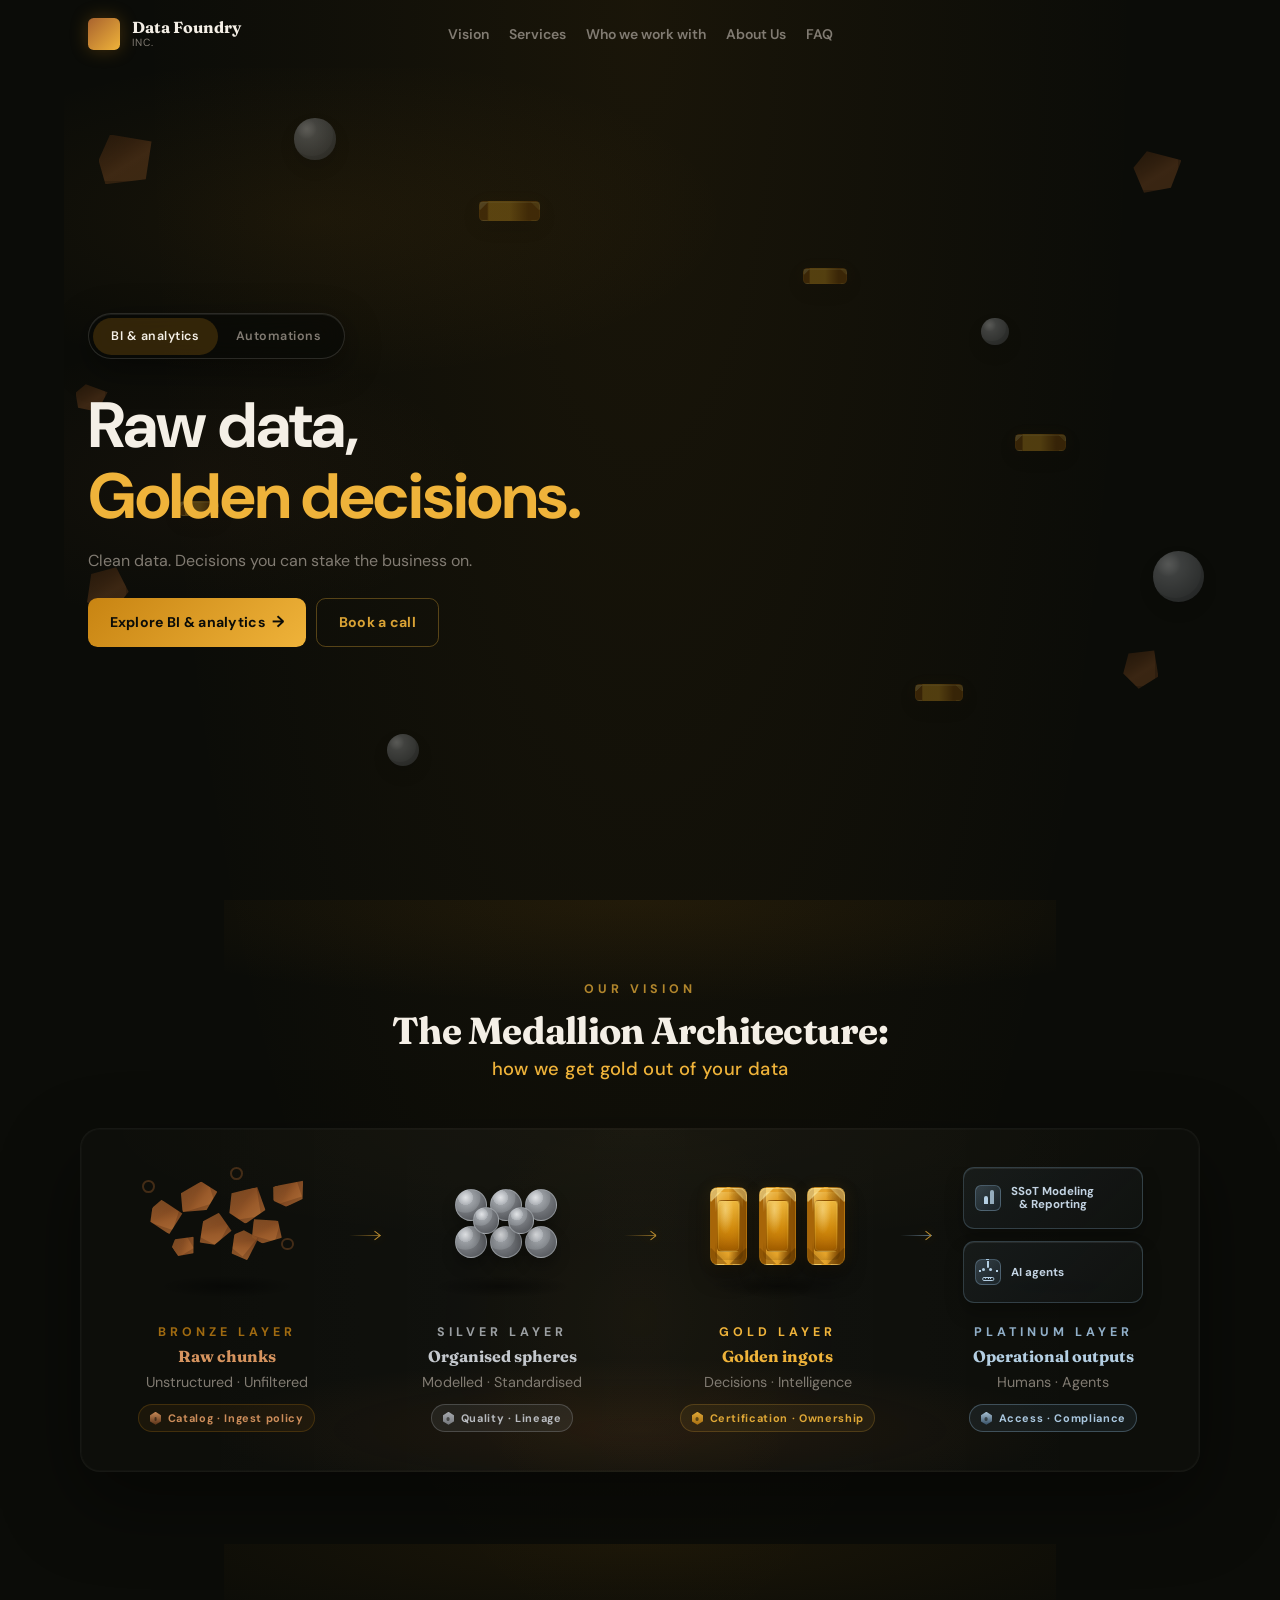
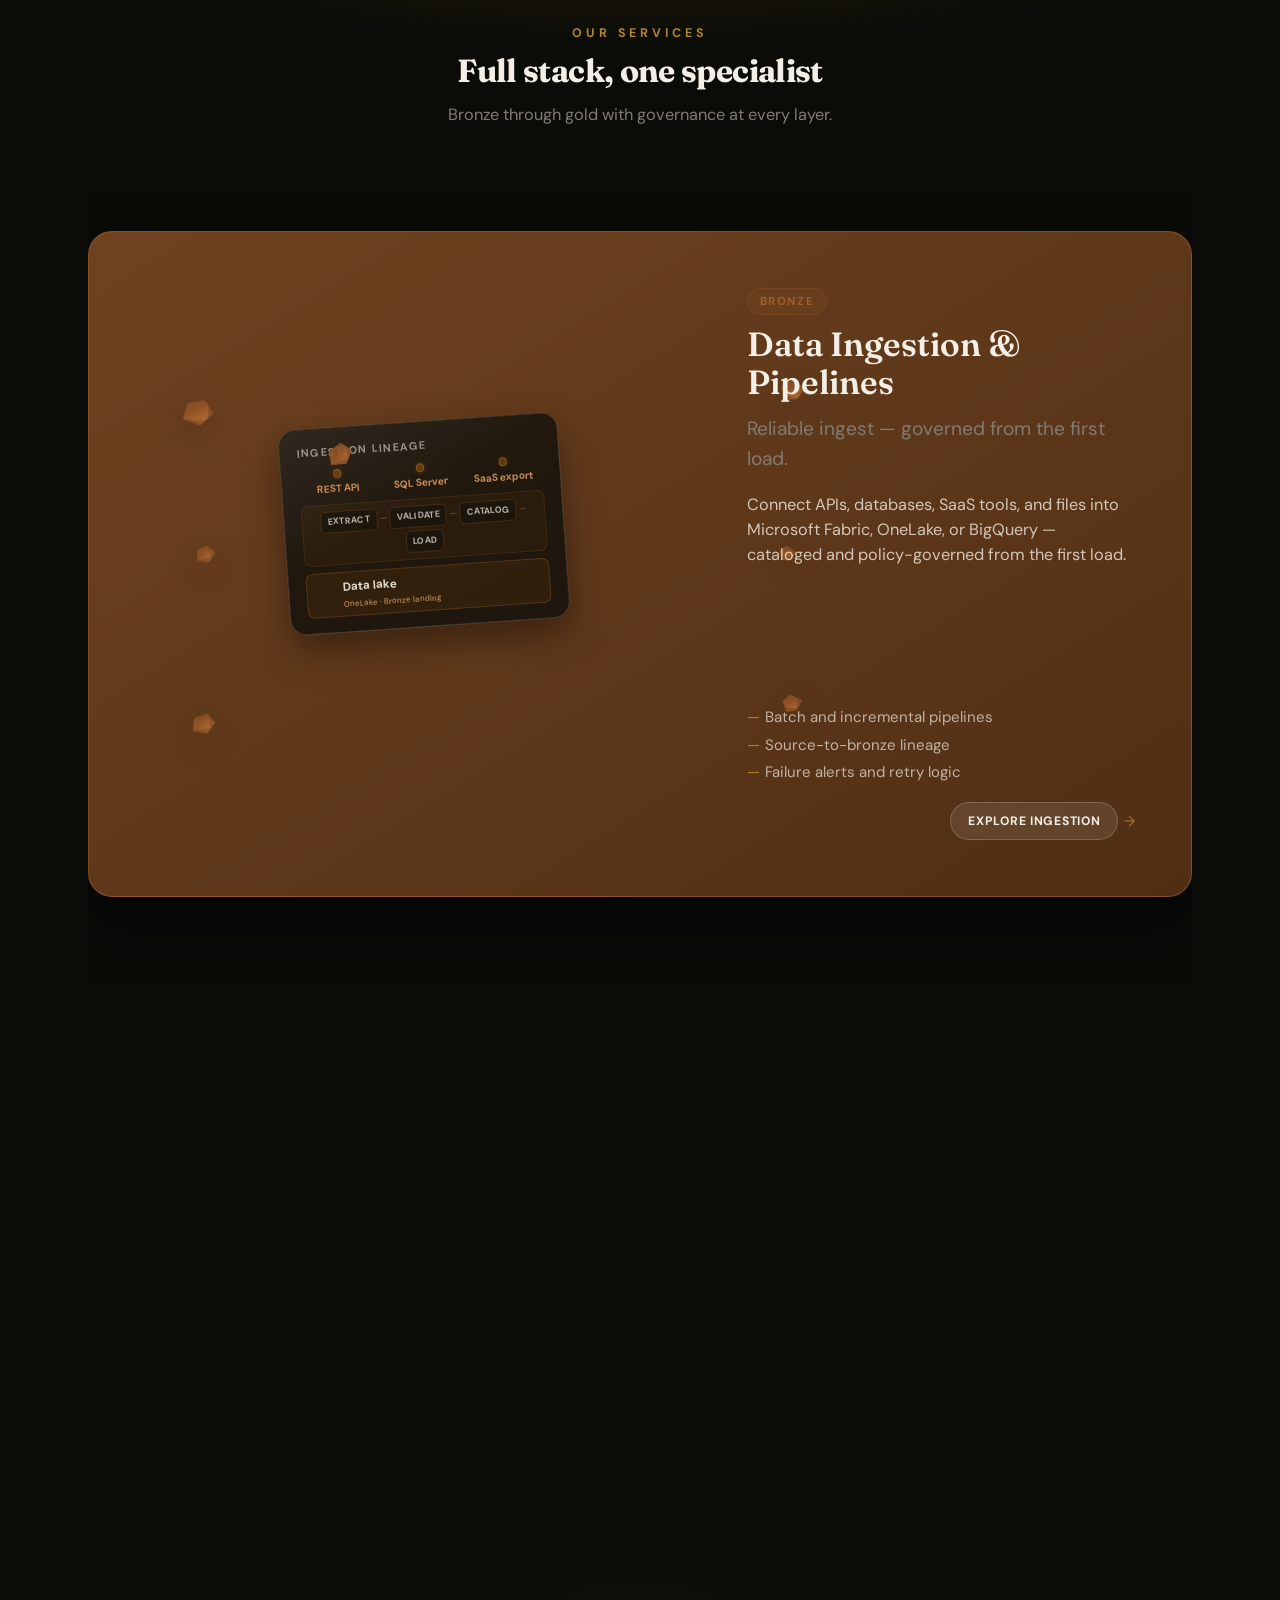
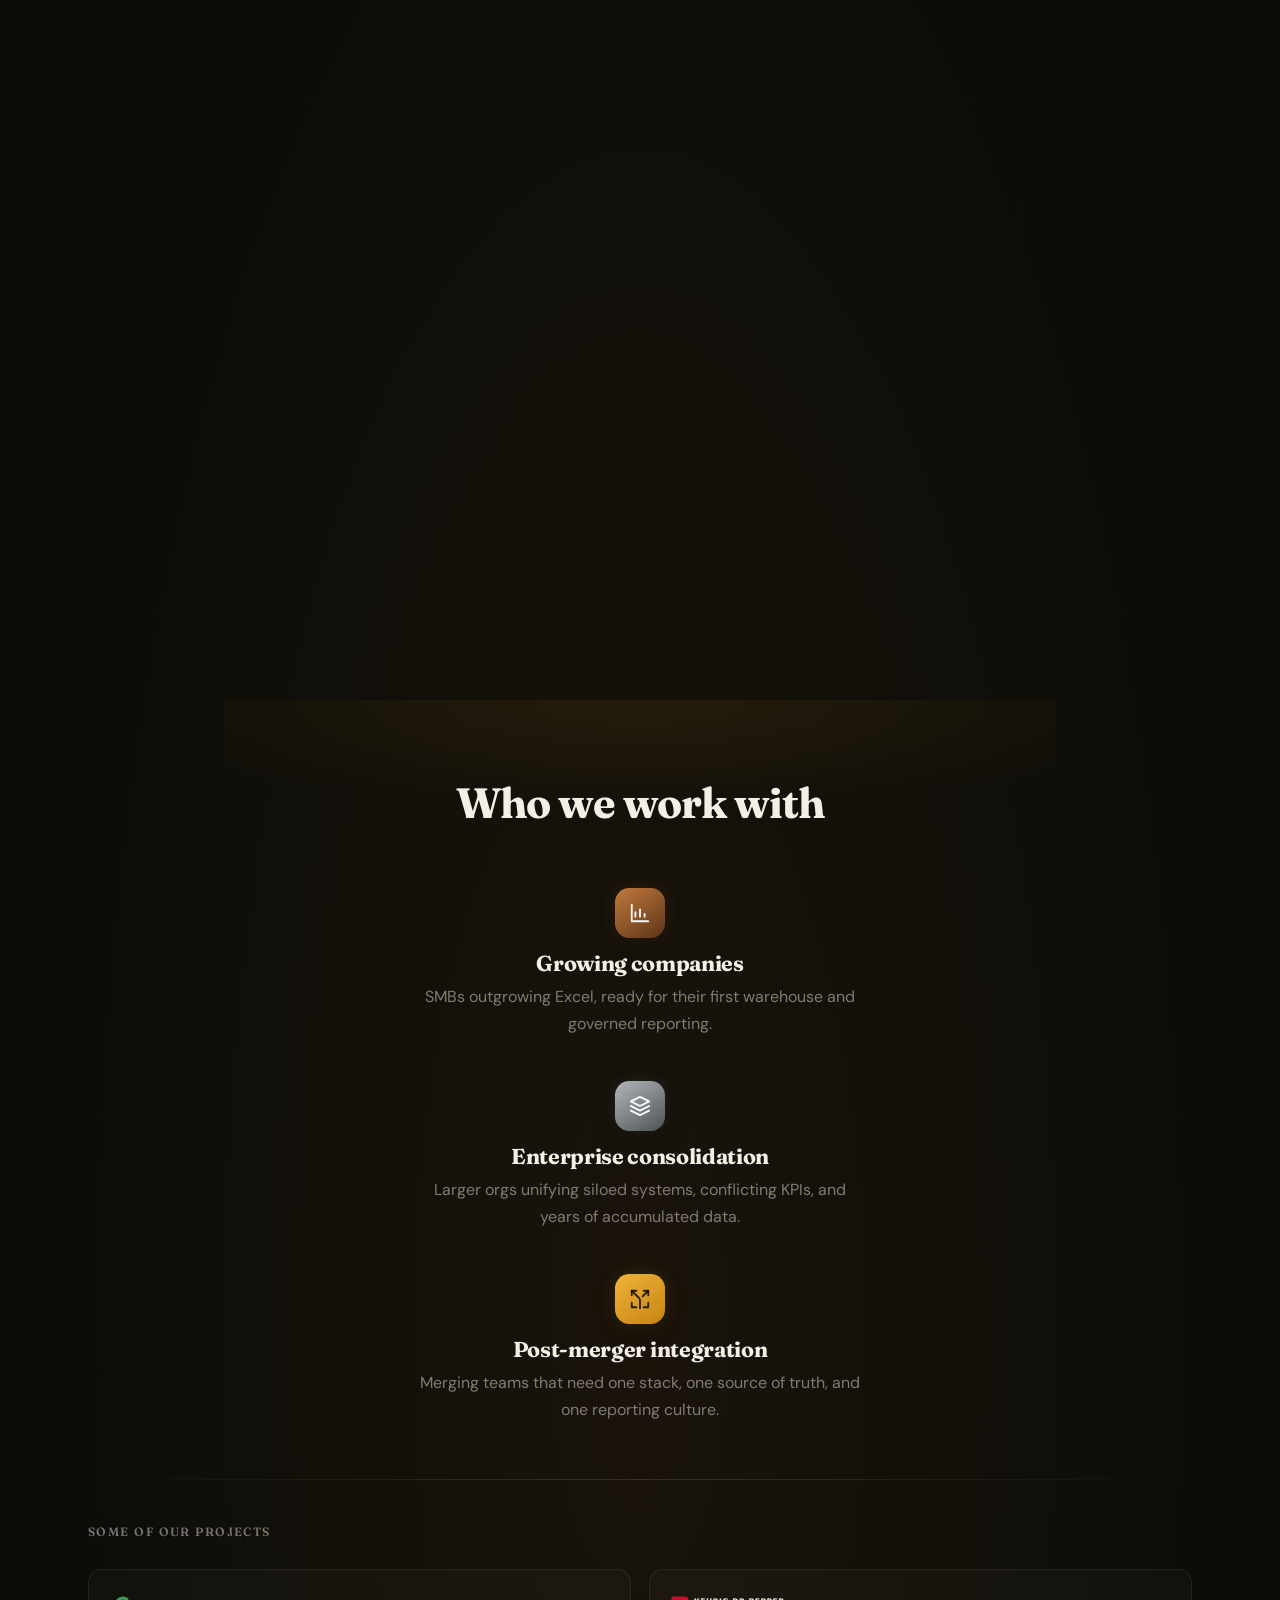
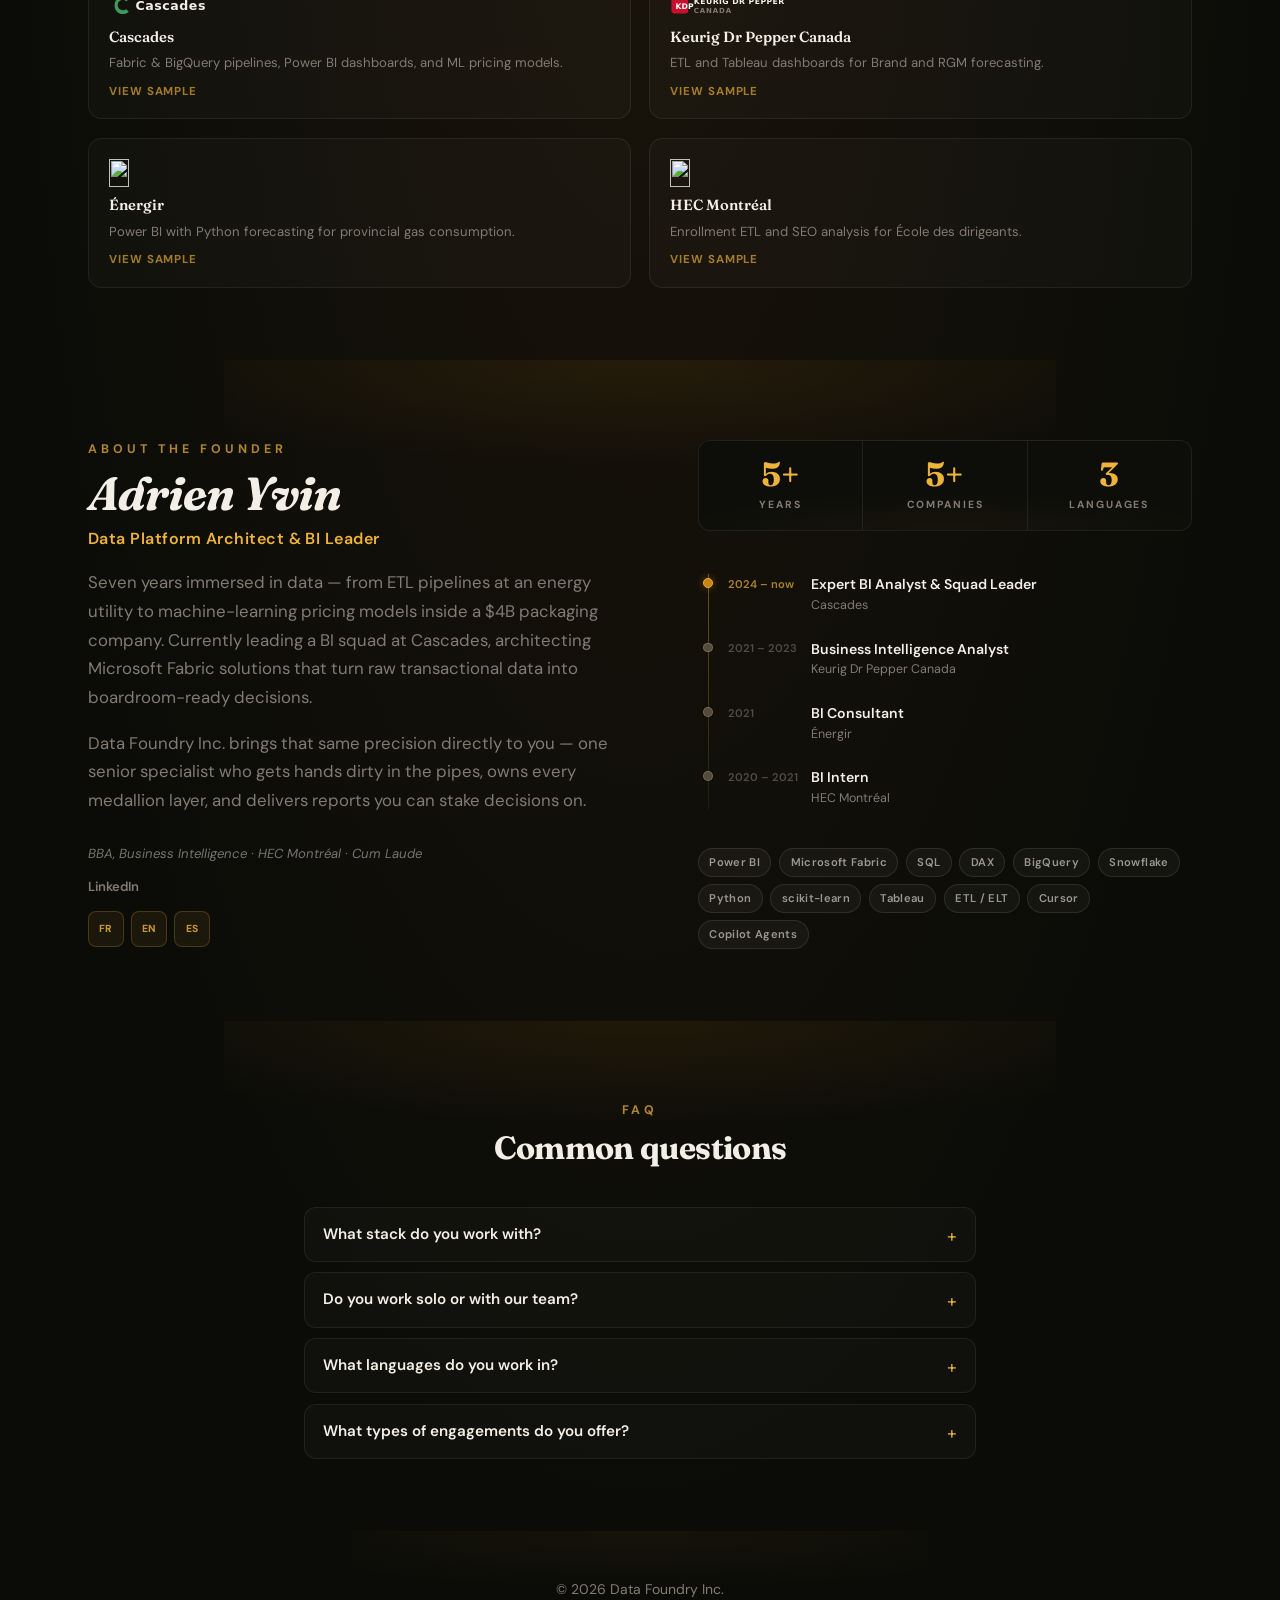
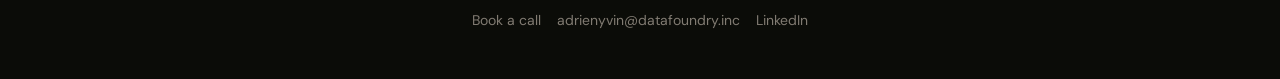
==== commit ff3e1945: "Keep service infographics floats in the outer gutter so they never overlap snippets. Enlarges stack " ====
--- a/website/index.html
+++ b/website/index.html
@@ -459,6 +459,10 @@
                     </div>
                     <span class="svc-vis__float svc-vis__float--ore svc-vis__float--a" aria-hidden="true"><span class="ore ore--2 schema-compact__ore"></span></span>
                     <span class="svc-vis__float svc-vis__float--ore svc-vis__float--b" aria-hidden="true"><span class="ore ore--3 schema-compact__ore"></span></span>
+                    <span class="svc-vis__float svc-vis__float--ore svc-vis__float--c" aria-hidden="true"><span class="ore ore--2 schema-compact__ore"></span></span>
+                    <span class="svc-vis__float svc-vis__float--ore svc-vis__float--d" aria-hidden="true"><span class="ore ore--3 schema-compact__ore"></span></span>
+                    <span class="svc-vis__float svc-vis__float--ore svc-vis__float--e" aria-hidden="true"><span class="ore ore--2 schema-compact__ore"></span></span>
+                    <span class="svc-vis__float svc-vis__float--ore svc-vis__float--f" aria-hidden="true"><span class="ore ore--3 schema-compact__ore"></span></span>
                   </div>
                 </div>
               </figure>
@@ -513,6 +517,10 @@
                     </div>
                     <span class="svc-vis__float svc-vis__float--sphere svc-vis__float--a" aria-hidden="true"></span>
                     <span class="svc-vis__float svc-vis__float--sphere svc-vis__float--b" aria-hidden="true"></span>
+                    <span class="svc-vis__float svc-vis__float--sphere svc-vis__float--c" aria-hidden="true"></span>
+                    <span class="svc-vis__float svc-vis__float--sphere svc-vis__float--d" aria-hidden="true"></span>
+                    <span class="svc-vis__float svc-vis__float--sphere svc-vis__float--e" aria-hidden="true"></span>
+                    <span class="svc-vis__float svc-vis__float--sphere svc-vis__float--f" aria-hidden="true"></span>
                   </div>
                 </div>
               </figure>
@@ -565,6 +573,10 @@
                     </div>
                     <span class="svc-vis__float svc-vis__float--ingot svc-vis__float--a" aria-hidden="true"></span>
                     <span class="svc-vis__float svc-vis__float--ingot svc-vis__float--b" aria-hidden="true"></span>
+                    <span class="svc-vis__float svc-vis__float--ingot svc-vis__float--c" aria-hidden="true"></span>
+                    <span class="svc-vis__float svc-vis__float--ingot svc-vis__float--d" aria-hidden="true"></span>
+                    <span class="svc-vis__float svc-vis__float--ingot svc-vis__float--e" aria-hidden="true"></span>
+                    <span class="svc-vis__float svc-vis__float--ingot svc-vis__float--f" aria-hidden="true"></span>
                     <div class="svc-snippet svc-snippet--secondary svc-snippet--semantic">
                       <p class="svc-snippet__label">Self-serve BI</p>
                       <ul class="svc-semantic__list">
@@ -603,28 +615,50 @@
                   <span class="svc-vis__badge svc-vis__badge--governance">
                     <span class="stage__governance-icon" aria-hidden="true"></span>
                   </span>
-                  <div class="svc-vis__compose">
-                    <div class="svc-snippet svc-snippet--primary svc-snippet--lineage">
-                      <p class="svc-snippet__label">End-to-end lineage</p>
-                      <div class="svc-lineage" aria-hidden="true">
-                        <span class="svc-vis__marker svc-vis__marker--bronze"><span class="ore ore--2 schema-compact__ore"></span></span>
-                        <span class="svc-lineage__line"></span>
-                        <span class="svc-vis__marker svc-vis__marker--silver"></span>
-                        <span class="svc-lineage__line"></span>
-                        <span class="svc-vis__marker svc-vis__marker--gold"></span>
+                  <div class="svc-vis__compose svc-vis__compose--solo">
+                    <div class="svc-snippet svc-snippet--solo svc-snippet--gov-unlock">
+                      <p class="svc-snippet__label">Governance through every layer</p>
+                      <div class="svc-gov-unlock">
+                        <div class="svc-gov-unlock__stack">
+                          <div class="svc-gov-unlock__row svc-gov-unlock__row--bronze">
+                            <span class="svc-gov-unlock__layer-mark"><span class="ore ore--2 schema-compact__ore"></span></span>
+                            <div class="svc-gov-unlock__layer-text">
+                              <strong>Bronze</strong>
+                              <span>Catalog · ingest policy</span>
+                            </div>
+                            <span class="svc-gov-unlock__gov-badge" aria-hidden="true"><span class="stage__governance-icon"></span></span>
+                          </div>
+                          <p class="svc-gov-unlock__bridge">Governed</p>
+                          <div class="svc-gov-unlock__row svc-gov-unlock__row--silver">
+                            <span class="svc-gov-unlock__layer-mark svc-gov-unlock__layer-mark--sphere" aria-hidden="true"></span>
+                            <div class="svc-gov-unlock__layer-text">
+                              <strong>Silver</strong>
+                              <span>Quality · lineage</span>
+                            </div>
+                            <span class="svc-gov-unlock__gov-badge" aria-hidden="true"><span class="stage__governance-icon"></span></span>
+                          </div>
+                          <p class="svc-gov-unlock__bridge">Governed</p>
+                          <div class="svc-gov-unlock__row svc-gov-unlock__row--gold">
+                            <span class="svc-gov-unlock__layer-mark svc-gov-unlock__layer-mark--ingot" aria-hidden="true"></span>
+                            <div class="svc-gov-unlock__layer-text">
+                              <strong>Gold</strong>
+                              <span>Certified · ownership</span>
+                            </div>
+                            <span class="svc-gov-unlock__gov-badge" aria-hidden="true"><span class="stage__governance-icon"></span></span>
+                          </div>
+                        </div>
+                        <div class="svc-gov-unlock__value">
+                          <strong>Value unlocked</strong>
+                          <span>Trusted metrics · governed decisions</span>
+                        </div>
                       </div>
-                      <p class="svc-lineage__caption">Source → Model → Report</p>
                     </div>
                     <span class="svc-vis__float svc-vis__float--shield svc-vis__float--a" aria-hidden="true"><span class="stage__governance-icon"></span></span>
-                    <span class="svc-vis__float svc-vis__float--ingot svc-vis__float--c" aria-hidden="true"></span>
-                    <div class="svc-snippet svc-snippet--secondary svc-snippet--quality">
-                      <p class="svc-snippet__label">Quality gates</p>
-                      <ul class="svc-quality__list">
-                        <li>Data contracts</li>
-                        <li>Automated checks</li>
-                        <li>Named stewards</li>
-                      </ul>
-                    </div>
+                    <span class="svc-vis__float svc-vis__float--shield svc-vis__float--b" aria-hidden="true"><span class="stage__governance-icon"></span></span>
+                    <span class="svc-vis__float svc-vis__float--shield svc-vis__float--c" aria-hidden="true"><span class="stage__governance-icon"></span></span>
+                    <span class="svc-vis__float svc-vis__float--shield svc-vis__float--d" aria-hidden="true"><span class="stage__governance-icon"></span></span>
+                    <span class="svc-vis__float svc-vis__float--shield svc-vis__float--e" aria-hidden="true"><span class="stage__governance-icon"></span></span>
+                    <span class="svc-vis__float svc-vis__float--shield svc-vis__float--f" aria-hidden="true"><span class="stage__governance-icon"></span></span>
                   </div>
                 </div>
               </figure>
@@ -901,6 +935,10 @@
                     </div>
                     <span class="svc-vis__float svc-vis__float--platinum svc-vis__float--a" aria-hidden="true"></span>
                     <span class="svc-vis__float svc-vis__float--platinum svc-vis__float--b" aria-hidden="true"></span>
+                    <span class="svc-vis__float svc-vis__float--platinum svc-vis__float--c" aria-hidden="true"></span>
+                    <span class="svc-vis__float svc-vis__float--platinum svc-vis__float--d" aria-hidden="true"></span>
+                    <span class="svc-vis__float svc-vis__float--platinum svc-vis__float--e" aria-hidden="true"></span>
+                    <span class="svc-vis__float svc-vis__float--platinum svc-vis__float--f" aria-hidden="true"></span>
                   </div>
                 </div>
               </figure>
@@ -962,6 +1000,10 @@
                     </div>
                     <span class="svc-vis__float svc-vis__float--platinum svc-vis__float--a" aria-hidden="true"></span>
                     <span class="svc-vis__float svc-vis__float--platinum svc-vis__float--b" aria-hidden="true"></span>
+                    <span class="svc-vis__float svc-vis__float--platinum svc-vis__float--c" aria-hidden="true"></span>
+                    <span class="svc-vis__float svc-vis__float--platinum svc-vis__float--d" aria-hidden="true"></span>
+                    <span class="svc-vis__float svc-vis__float--platinum svc-vis__float--e" aria-hidden="true"></span>
+                    <span class="svc-vis__float svc-vis__float--platinum svc-vis__float--f" aria-hidden="true"></span>
                   </div>
                 </div>
               </figure>
--- a/website/css/styles.css
+++ b/website/css/styles.css
@@ -21,6 +21,7 @@
 
   --font-display: "Fraunces", Georgia, serif;
   --font-body: "DM Sans", system-ui, sans-serif;
+  --font-mono: ui-monospace, SFMono-Regular, Menlo, Monaco, monospace;
 
   --nav-height: 4.25rem;
   --content-max: 72rem;
@@ -2705,7 +2706,7 @@
 
 @media (min-width: 900px) {
   .svc-vis {
-    min-height: 16rem;
+    min-height: 22rem;
   }
 
   .svc-vis__badge {
@@ -2716,8 +2717,13 @@
     display: block;
     position: relative;
     width: 100%;
-    min-height: 15.5rem;
+    min-height: 21rem;
     margin-top: 0.25rem;
+    padding: 0;
+    --svc-gutter: 3.75rem;
+    --svc-float-inset: 0.35rem;
+    overflow: visible;
+    isolation: isolate;
   }
 
   .service-card__infographic .ore,
@@ -2729,15 +2735,16 @@
     position: absolute;
     display: flex;
     flex-direction: column;
-    gap: 0.5rem;
-    padding: 0.78rem 0.88rem;
-    border-radius: 1rem;
+    gap: 0.58rem;
+    padding: 0.95rem 1.05rem;
+    border-radius: 1.05rem;
     box-shadow: 0 16px 36px rgba(0, 0, 0, 0.38);
+    z-index: 2;
   }
 
   .svc-snippet__label {
     margin: 0;
-    font-size: 0.62rem;
+    font-size: 0.68rem;
     font-weight: 700;
     letter-spacing: 0.12em;
     text-transform: uppercase;
@@ -2745,11 +2752,11 @@
   }
 
   .svc-snippet--primary {
-    z-index: 1;
-    top: 2%;
-    left: 0;
-    width: min(13rem, 92%);
-    transform: rotate(-7deg);
+    z-index: 2;
+    top: var(--svc-gutter);
+    left: var(--svc-gutter);
+    width: min(15.5rem, calc(100% - (var(--svc-gutter) * 2)));
+    transform: rotate(-6deg);
     background:
       linear-gradient(155deg, rgba(255, 255, 255, 0.07), transparent 45%),
       rgba(13, 14, 10, 0.78);
@@ -2758,16 +2765,17 @@
 
   .service-stack-card:nth-child(even) .svc-snippet--primary {
     left: auto;
-    right: 0;
-    transform: rotate(7deg);
+    right: var(--svc-gutter);
+    transform: rotate(6deg);
   }
 
   .svc-snippet--secondary {
     z-index: 3;
-    bottom: 2%;
-    right: -2%;
-    width: min(10.5rem, 72%);
-    transform: rotate(10deg);
+    top: 48%;
+    bottom: var(--svc-gutter);
+    right: var(--svc-gutter);
+    width: min(13rem, calc(100% - (var(--svc-gutter) * 2)));
+    transform: rotate(8deg);
     background:
       linear-gradient(160deg, rgba(255, 255, 255, 0.92), rgba(244, 239, 230, 0.88));
     border: 1px solid rgba(244, 239, 230, 0.55);
@@ -2777,8 +2785,8 @@
 
   .service-stack-card:nth-child(even) .svc-snippet--secondary {
     right: auto;
-    left: -2%;
-    transform: rotate(-10deg);
+    left: var(--svc-gutter);
+    transform: rotate(-8deg);
   }
 
   .svc-snippet--secondary .svc-snippet__label {
@@ -2786,8 +2794,8 @@
   }
 
   @keyframes svc-float-bob {
-    0%, 100% { translate: 0 0; }
-    50% { translate: 0 -10px; }
+    0%, 100% { margin-top: 0; }
+    50% { margin-top: -5px; }
   }
 
   @keyframes svc-float-sway {
@@ -2795,10 +2803,15 @@
     50% { rotate: calc(var(--float-tilt, 12deg) + 6deg); }
   }
 
-  /* Floating medallion accents */
+  /* Floating medallion accents — outer gutter only (never over/under snippets) */
+  .svc-vis__compose > .svc-vis__float {
+    max-width: calc(var(--svc-gutter) - var(--svc-float-inset) - 0.2rem);
+    max-height: calc(var(--svc-gutter) - var(--svc-float-inset) - 0.2rem);
+  }
+
   .svc-vis__float {
     position: absolute;
-    z-index: 4;
+    z-index: 0;
     pointer-events: none;
     filter: drop-shadow(0 10px 18px rgba(0, 0, 0, 0.32));
     animation:
@@ -2808,8 +2821,8 @@
   }
 
   .svc-vis__float--ingot {
-    width: 2.65rem;
-    height: 0.86rem;
+    width: 3rem;
+    height: 0.98rem;
     border-radius: 0.22rem;
     background:
       linear-gradient(135deg, rgba(255, 242, 165, 0.45) 0 10%, transparent 11%),
@@ -2822,8 +2835,8 @@
     --float-tilt: 16deg;
     --float-bob-dur: 3.6s;
     --float-sway-dur: 5.2s;
-    top: -6%;
-    right: 4%;
+    top: 0;
+    right: 0;
     rotate: 16deg;
   }
 
@@ -2832,9 +2845,9 @@
     --float-bob-dur: 4.4s;
     --float-sway-dur: 7s;
     --float-delay: 0.8s;
-    top: 38%;
-    right: -4%;
-    width: 2rem;
+    bottom: 0;
+    right: 0;
+    width: 2.35rem;
     rotate: -22deg;
   }
 
@@ -2843,10 +2856,43 @@
     --float-bob-dur: 3.2s;
     --float-sway-dur: 4.8s;
     --float-delay: 1.2s;
-    top: 62%;
-    left: -6%;
-    width: 1.85rem;
+    bottom: 12%;
+    left: 0;
+    width: 2.1rem;
     rotate: 28deg;
+  }
+
+  .svc-vis__float--ingot.svc-vis__float--d {
+    --float-tilt: -10deg;
+    --float-bob-dur: 4.8s;
+    --float-sway-dur: 6.4s;
+    --float-delay: 1.6s;
+    top: 18%;
+    left: 0;
+    width: 1.95rem;
+    rotate: -10deg;
+  }
+
+  .svc-vis__float--ingot.svc-vis__float--e {
+    --float-tilt: 8deg;
+    --float-bob-dur: 4.1s;
+    --float-sway-dur: 5.9s;
+    --float-delay: 0.3s;
+    top: 44%;
+    left: 0;
+    width: 1.75rem;
+    rotate: 8deg;
+  }
+
+  .svc-vis__float--ingot.svc-vis__float--f {
+    --float-tilt: -14deg;
+    --float-bob-dur: 4.7s;
+    --float-sway-dur: 6.6s;
+    --float-delay: 1.8s;
+    top: 56%;
+    right: 0;
+    width: 1.65rem;
+    rotate: -14deg;
   }
 
   .svc-vis__float--ore {
@@ -2864,8 +2910,8 @@
     --float-tilt: 22deg;
     --float-bob-dur: 3.8s;
     --float-sway-dur: 5.6s;
-    top: -4%;
-    right: 2%;
+    top: 0;
+    right: 0;
     rotate: 22deg;
   }
 
@@ -2874,14 +2920,74 @@
     --float-bob-dur: 4.6s;
     --float-sway-dur: 6.4s;
     --float-delay: 1s;
-    top: 72%;
-    left: -8%;
+    bottom: 0;
+    left: 0;
     rotate: -18deg;
   }
 
   .svc-vis__float--ore.svc-vis__float--b .ore.schema-compact__ore {
-    width: 1.35rem;
-    height: 1.15rem;
+    width: 1.55rem;
+    height: 1.35rem;
+  }
+
+  .svc-vis__float--ore.svc-vis__float--c {
+    --float-tilt: 12deg;
+    --float-bob-dur: 4.2s;
+    --float-sway-dur: 5.8s;
+    --float-delay: 0.5s;
+    top: 8%;
+    left: 0;
+    rotate: 12deg;
+  }
+
+  .svc-vis__float--ore.svc-vis__float--c .ore.schema-compact__ore {
+    width: 1.45rem;
+    height: 1.25rem;
+  }
+
+  .svc-vis__float--ore.svc-vis__float--d {
+    --float-tilt: -24deg;
+    --float-bob-dur: 5s;
+    --float-sway-dur: 6.8s;
+    --float-delay: 1.4s;
+    bottom: 10%;
+    right: 0;
+    rotate: -24deg;
+  }
+
+  .svc-vis__float--ore.svc-vis__float--d .ore.schema-compact__ore {
+    width: 1.25rem;
+    height: 1.1rem;
+  }
+
+  .svc-vis__float--ore.svc-vis__float--e {
+    --float-tilt: 6deg;
+    --float-bob-dur: 4.3s;
+    --float-sway-dur: 5.4s;
+    --float-delay: 0.35s;
+    top: 40%;
+    left: 0;
+    rotate: 6deg;
+  }
+
+  .svc-vis__float--ore.svc-vis__float--e .ore.schema-compact__ore {
+    width: 1.2rem;
+    height: 1.05rem;
+  }
+
+  .svc-vis__float--ore.svc-vis__float--f {
+    --float-tilt: -16deg;
+    --float-bob-dur: 4.9s;
+    --float-sway-dur: 6.5s;
+    --float-delay: 1.85s;
+    top: 60%;
+    right: 0;
+    rotate: -16deg;
+  }
+
+  .svc-vis__float--ore.svc-vis__float--f .ore.schema-compact__ore {
+    width: 1.1rem;
+    height: 0.95rem;
   }
 
   .svc-vis__float--sphere {
@@ -2899,8 +3005,10 @@
     --float-tilt: 8deg;
     --float-bob-dur: 3.4s;
     --float-sway-dur: 5s;
-    top: -5%;
+    top: 0;
     right: 0;
+    width: 2rem;
+    height: 2rem;
     rotate: 8deg;
   }
 
@@ -2909,11 +3017,59 @@
     --float-bob-dur: 4.8s;
     --float-sway-dur: 6.8s;
     --float-delay: 0.6s;
-    top: 68%;
-    left: -5%;
-    width: 1.25rem;
-    height: 1.25rem;
+    bottom: 0;
+    left: 0;
+    width: 1.55rem;
+    height: 1.55rem;
     rotate: -14deg;
+  }
+
+  .svc-vis__float--sphere.svc-vis__float--c {
+    --float-tilt: 18deg;
+    --float-bob-dur: 3.9s;
+    --float-sway-dur: 5.6s;
+    --float-delay: 1.1s;
+    top: 6%;
+    left: 0;
+    width: 1.35rem;
+    height: 1.35rem;
+    rotate: 18deg;
+  }
+
+  .svc-vis__float--sphere.svc-vis__float--d {
+    --float-tilt: -8deg;
+    --float-bob-dur: 4.5s;
+    --float-sway-dur: 6.2s;
+    --float-delay: 1.7s;
+    bottom: 8%;
+    right: 0;
+    width: 1.2rem;
+    height: 1.2rem;
+    rotate: -8deg;
+  }
+
+  .svc-vis__float--sphere.svc-vis__float--e {
+    --float-tilt: 12deg;
+    --float-bob-dur: 4s;
+    --float-sway-dur: 5.7s;
+    --float-delay: 0.25s;
+    top: 46%;
+    left: 0;
+    width: 1.15rem;
+    height: 1.15rem;
+    rotate: 12deg;
+  }
+
+  .svc-vis__float--sphere.svc-vis__float--f {
+    --float-tilt: -6deg;
+    --float-bob-dur: 4.6s;
+    --float-sway-dur: 6.3s;
+    --float-delay: 1.9s;
+    top: 54%;
+    right: 0;
+    width: 1.05rem;
+    height: 1.05rem;
+    rotate: -6deg;
   }
 
   .svc-vis__float--shield {
@@ -2937,9 +3093,69 @@
     --float-tilt: 14deg;
     --float-bob-dur: 4s;
     --float-sway-dur: 5.8s;
-    top: -8%;
-    right: 6%;
+    top: 0;
+    right: 0;
     rotate: 14deg;
+  }
+
+  .svc-vis__float--shield.svc-vis__float--b {
+    --float-tilt: -12deg;
+    --float-bob-dur: 4.6s;
+    --float-sway-dur: 6.2s;
+    --float-delay: 0.7s;
+    bottom: 0;
+    left: 0;
+    width: 1.85rem;
+    height: 1.85rem;
+    rotate: -12deg;
+  }
+
+  .svc-vis__float--shield.svc-vis__float--c {
+    --float-tilt: 18deg;
+    --float-bob-dur: 3.9s;
+    --float-sway-dur: 5.4s;
+    --float-delay: 0.55s;
+    top: 6%;
+    left: 0;
+    width: 1.7rem;
+    height: 1.7rem;
+    rotate: 18deg;
+  }
+
+  .svc-vis__float--shield.svc-vis__float--d {
+    --float-tilt: -10deg;
+    --float-bob-dur: 4.3s;
+    --float-sway-dur: 6s;
+    --float-delay: 1.15s;
+    bottom: 8%;
+    right: 0;
+    width: 1.6rem;
+    height: 1.6rem;
+    rotate: -10deg;
+  }
+
+  .svc-vis__float--shield.svc-vis__float--e {
+    --float-tilt: 10deg;
+    --float-bob-dur: 4.2s;
+    --float-sway-dur: 5.5s;
+    --float-delay: 0.45s;
+    top: 48%;
+    left: 0;
+    width: 1.65rem;
+    height: 1.65rem;
+    rotate: 10deg;
+  }
+
+  .svc-vis__float--shield.svc-vis__float--f {
+    --float-tilt: -8deg;
+    --float-bob-dur: 4.8s;
+    --float-sway-dur: 6.1s;
+    --float-delay: 1.55s;
+    top: 52%;
+    right: 0;
+    width: 1.55rem;
+    height: 1.55rem;
+    rotate: -8deg;
   }
 
   .svc-vis__float--platinum {
@@ -2955,8 +3171,10 @@
     --float-tilt: -16deg;
     --float-bob-dur: 3.5s;
     --float-sway-dur: 5.4s;
-    top: -6%;
+    top: 0;
     right: 0;
+    width: 2.15rem;
+    height: 2.15rem;
     rotate: -16deg;
   }
 
@@ -2965,25 +3183,104 @@
     --float-bob-dur: 4.2s;
     --float-sway-dur: 6.2s;
     --float-delay: 0.9s;
-    top: 70%;
-    left: -6%;
-    width: 1.45rem;
-    height: 1.45rem;
+    bottom: 0;
+    left: 0;
+    width: 1.65rem;
+    height: 1.65rem;
     rotate: 20deg;
   }
 
-  .service-stack-card:nth-child(even) .svc-vis__float--ore.svc-vis__float--a,
-  .service-stack-card:nth-child(even) .svc-vis__float--sphere.svc-vis__float--a,
-  .service-stack-card:nth-child(even) .svc-vis__float--platinum.svc-vis__float--a {
+  .svc-vis__float--platinum.svc-vis__float--c {
+    --float-tilt: 10deg;
+    --float-bob-dur: 3.8s;
+    --float-sway-dur: 5.5s;
+    --float-delay: 0.4s;
+    top: 5%;
+    left: 0;
+    width: 1.4rem;
+    height: 1.4rem;
+    rotate: 10deg;
+  }
+
+  .svc-vis__float--platinum.svc-vis__float--d {
+    --float-tilt: -18deg;
+    --float-bob-dur: 4.4s;
+    --float-sway-dur: 6.4s;
+    --float-delay: 1.3s;
+    bottom: 10%;
+    right: 0;
+    width: 1.25rem;
+    height: 1.25rem;
+    rotate: -18deg;
+  }
+
+  .svc-vis__float--platinum.svc-vis__float--e {
+    --float-tilt: 14deg;
+    --float-bob-dur: 3.7s;
+    --float-sway-dur: 5.3s;
+    --float-delay: 0.55s;
+    top: 43%;
+    left: 0;
+    width: 1.2rem;
+    height: 1.2rem;
+    rotate: 14deg;
+  }
+
+  .svc-vis__float--platinum.svc-vis__float--f {
+    --float-tilt: -12deg;
+    --float-bob-dur: 4.5s;
+    --float-sway-dur: 6s;
+    --float-delay: 1.65s;
+    top: 57%;
+    right: 0;
+    width: 1.1rem;
+    height: 1.1rem;
+    rotate: -12deg;
+  }
+
+  /* Pin floats to outer gutter — overrides per-type offsets */
+  .svc-vis__compose > .svc-vis__float.svc-vis__float--a {
+    top: var(--svc-float-inset);
+    left: var(--svc-float-inset);
     right: auto;
-    left: 2%;
-  }
-
-  .service-stack-card:nth-child(even) .svc-vis__float--ore.svc-vis__float--b,
-  .service-stack-card:nth-child(even) .svc-vis__float--sphere.svc-vis__float--b,
-  .service-stack-card:nth-child(even) .svc-vis__float--platinum.svc-vis__float--b {
+    bottom: auto;
+  }
+
+  .svc-vis__compose > .svc-vis__float.svc-vis__float--b {
+    top: var(--svc-float-inset);
+    right: var(--svc-float-inset);
     left: auto;
-    right: -6%;
+    bottom: auto;
+  }
+
+  .svc-vis__compose > .svc-vis__float.svc-vis__float--c {
+    bottom: var(--svc-float-inset);
+    left: var(--svc-float-inset);
+    top: auto;
+    right: auto;
+  }
+
+  .svc-vis__compose > .svc-vis__float.svc-vis__float--d {
+    bottom: var(--svc-float-inset);
+    right: var(--svc-float-inset);
+    top: auto;
+    left: auto;
+  }
+
+  .svc-vis__compose > .svc-vis__float.svc-vis__float--e {
+    top: 50%;
+    left: var(--svc-float-inset);
+    right: auto;
+    bottom: auto;
+    translate: 0 -50%;
+  }
+
+  .svc-vis__compose > .svc-vis__float.svc-vis__float--f {
+    top: 50%;
+    right: var(--svc-float-inset);
+    left: auto;
+    bottom: auto;
+    translate: 0 -50%;
   }
 
   /* Solo infographic card (single centered snippet) */
@@ -2991,7 +3288,8 @@
     display: flex;
     align-items: center;
     justify-content: center;
-    min-height: 16rem;
+    min-height: 21rem;
+    padding: var(--svc-gutter);
   }
 
   .svc-snippet--solo {
@@ -3000,8 +3298,8 @@
     left: auto;
     right: auto;
     bottom: auto;
-    z-index: 1;
-    width: min(16.5rem, 98%);
+    z-index: 2;
+    width: min(17.5rem, 100%);
     margin: 0 auto;
     transform: rotate(-4deg);
     background:
@@ -3031,7 +3329,7 @@
   .svc-dash__kpi-val {
     display: block;
     font-family: var(--font-display);
-    font-size: 0.92rem;
+    font-size: 1.02rem;
     font-weight: 700;
     line-height: 1.1;
     color: var(--color-gold-light);
@@ -3158,7 +3456,7 @@
     align-items: center;
     gap: 0.24rem;
     text-align: center;
-    font-size: 0.58rem;
+    font-size: 0.64rem;
     font-weight: 700;
     color: rgba(214, 148, 95, 0.92);
   }
@@ -3255,7 +3553,7 @@
     align-items: center;
     gap: 0.26rem;
     text-align: center;
-    font-size: 0.58rem;
+    font-size: 0.64rem;
     font-weight: 700;
     color: rgba(210, 214, 218, 0.92);
   }
@@ -3330,7 +3628,7 @@
   .svc-consolidate__output-copy strong {
     font-size: 0.74rem;
     font-weight: 700;
-    font-family: var(--font-mono, monospace);
+    font-family: var(--font-mono);
     color: rgba(244, 239, 230, 0.9);
   }
 
@@ -3340,36 +3638,166 @@
     color: rgba(196, 200, 205, 0.78);
   }
 
-  /* Governance */
-  .svc-lineage {
+  /* Governance — applied through every layer to unlock value */
+  .svc-gov-unlock {
+    display: flex;
+    flex-direction: column;
+    gap: 0.42rem;
+  }
+
+  .svc-gov-unlock__stack {
+    display: flex;
+    flex-direction: column;
+    gap: 0.28rem;
+  }
+
+  .svc-gov-unlock__row {
+    display: grid;
+    grid-template-columns: auto minmax(0, 1fr) auto;
+    align-items: center;
+    gap: 0.45rem;
+    padding: 0.38rem 0.45rem;
+    border-radius: 0.5rem;
+    border: 1px solid rgba(244, 239, 230, 0.1);
+    background: rgba(244, 239, 230, 0.03);
+  }
+
+  .svc-gov-unlock__row--bronze {
+    border-color: rgba(169, 99, 46, 0.28);
+    background: rgba(169, 99, 46, 0.08);
+  }
+
+  .svc-gov-unlock__row--silver {
+    border-color: rgba(179, 183, 188, 0.26);
+    background: rgba(179, 183, 188, 0.07);
+  }
+
+  .svc-gov-unlock__row--gold {
+    border-color: rgba(239, 179, 58, 0.32);
+    background: rgba(239, 179, 58, 0.09);
+  }
+
+  .svc-gov-unlock__layer-mark {
     display: flex;
     align-items: center;
     justify-content: center;
-    gap: 0.3rem;
-  }
-
-  .svc-lineage__line {
-    width: 0.85rem;
+    width: 1.45rem;
+    height: 1.45rem;
+    flex-shrink: 0;
+  }
+
+  .svc-gov-unlock__layer-mark .ore.schema-compact__ore {
+    width: 1.25rem;
+    height: 1.1rem;
+  }
+
+  .svc-gov-unlock__layer-mark--sphere {
+    width: 1.15rem;
+    height: 1.15rem;
+    border-radius: 50%;
+    background:
+      radial-gradient(circle at 32% 25%, rgba(228, 230, 233, 0.95), transparent 24%),
+      radial-gradient(circle at 35% 30%, var(--color-silver-light), var(--color-silver) 55%, var(--color-silver-dark));
+    border: 1px solid rgba(196, 200, 205, 0.4);
+    box-shadow: 0 4px 8px rgba(0, 0, 0, 0.22);
+  }
+
+  .svc-gov-unlock__layer-mark--ingot {
+    width: 1.2rem;
+    height: 0.72rem;
+    border-radius: 0.2rem;
+    background:
+      linear-gradient(135deg, rgba(255, 242, 165, 0.45) 0 10%, transparent 11%),
+      linear-gradient(90deg, #8c5205 0 12%, #dca020 15% 50%, #8c5205 82% 100%);
+    border: 1px solid rgba(255, 184, 46, 0.22);
+    box-shadow: 0 4px 8px rgba(0, 0, 0, 0.22);
+  }
+
+  .svc-gov-unlock__layer-text {
+    display: flex;
+    flex-direction: column;
+    gap: 0.06rem;
+    min-width: 0;
+  }
+
+  .svc-gov-unlock__layer-text strong {
+    font-size: 0.68rem;
+    font-weight: 700;
+    color: rgba(244, 239, 230, 0.92);
+  }
+
+  .svc-gov-unlock__layer-text span {
+    font-size: 0.52rem;
+    font-weight: 600;
+    color: rgba(244, 239, 230, 0.55);
+  }
+
+  .svc-gov-unlock__gov-badge {
+    display: flex;
+    align-items: center;
+    justify-content: center;
+    width: 1.35rem;
+    height: 1.35rem;
+    flex-shrink: 0;
+    border-radius: 50%;
+    background: rgba(239, 179, 58, 0.12);
+    border: 1px solid rgba(239, 179, 58, 0.32);
+    box-shadow: 0 0 10px rgba(239, 179, 58, 0.12);
+  }
+
+  .svc-gov-unlock__gov-badge .stage__governance-icon {
+    width: 0.62rem;
+    height: 0.72rem;
+  }
+
+  .svc-gov-unlock__bridge {
+    display: flex;
+    align-items: center;
+    justify-content: center;
+    gap: 0.35rem;
+    margin: 0;
+    padding: 0.12rem 0;
+    font-size: 0.48rem;
+    font-weight: 700;
+    letter-spacing: 0.08em;
+    text-transform: uppercase;
+    color: rgba(239, 179, 58, 0.62);
+  }
+
+  .svc-gov-unlock__bridge::before,
+  .svc-gov-unlock__bridge::after {
+    content: "";
+    flex: 1;
+    max-width: 2.5rem;
     height: 1px;
-    background: linear-gradient(90deg, transparent, rgba(239, 179, 58, 0.55), transparent);
-  }
-
-  .svc-lineage__caption {
-    margin: 0;
-    font-size: 0.58rem;
+    background: linear-gradient(90deg, transparent, rgba(239, 179, 58, 0.45), transparent);
+  }
+
+  .svc-gov-unlock__value {
+    display: flex;
+    flex-direction: column;
+    align-items: center;
+    gap: 0.1rem;
+    margin-top: 0.15rem;
+    padding: 0.5rem 0.55rem;
     text-align: center;
-    color: rgba(244, 239, 230, 0.62);
-  }
-
-  .svc-quality__list {
-    margin: 0;
-    padding: 0;
-    list-style: none;
-    display: grid;
-    gap: 0.28rem;
-    font-size: 0.64rem;
+    border-radius: 0.55rem;
+    background: linear-gradient(155deg, rgba(239, 179, 58, 0.22), rgba(169, 99, 46, 0.12));
+    border: 1px solid rgba(239, 179, 58, 0.42);
+    box-shadow: 0 0 18px rgba(239, 179, 58, 0.14);
+  }
+
+  .svc-gov-unlock__value strong {
+    font-family: var(--font-display);
+    font-size: 0.78rem;
+    font-weight: 700;
+    color: var(--color-gold-light);
+  }
+
+  .svc-gov-unlock__value span {
+    font-size: 0.5rem;
     font-weight: 600;
-    color: rgba(28, 24, 18, 0.78);
+    color: rgba(244, 239, 230, 0.68);
   }
 
   /* Automation — workflow steps */
@@ -3650,29 +4078,26 @@
   right: clamp(2.25rem, 5vw, 3.5rem);
   bottom: clamp(2.25rem, 5vw, 3.5rem);
   margin-top: 0;
-  padding-top: 0.85rem;
+  padding-top: 0;
   border-top: none;
-  background: linear-gradient(90deg, transparent, rgba(244, 239, 230, 0.08), transparent);
-  background-size: 100% 1px;
-  background-repeat: no-repeat;
-  background-position: top center;
+  background: none;
   flex-shrink: 0;
-  z-index: 1;
-}
-
-.service-stack-card:hover .service-card__footer {
-  background-size: 100% 1px;
+  z-index: 3;
+  pointer-events: auto;
 }
 
 .service-stack-card .service-card__cta {
   display: inline-flex;
   align-items: center;
   padding: 0.55rem 1.05rem;
+  font-family: var(--font-body);
   font-size: 0.76rem;
   font-weight: 700;
   letter-spacing: 0.06em;
   text-transform: uppercase;
   color: var(--color-text);
+  text-decoration: none;
+  pointer-events: none;
   background: rgba(244, 239, 230, 0.1);
   border: 1px solid rgba(244, 239, 230, 0.2);
   border-radius: 999px;
@@ -3707,7 +4132,7 @@
 
   .service-stack-card .service-card__layout {
     display: grid;
-    grid-template-columns: minmax(0, 1.12fr) minmax(0, 0.88fr);
+    grid-template-columns: minmax(0, 1.18fr) minmax(0, 0.82fr);
     grid-template-rows: minmax(0, 1fr);
     gap: clamp(1.75rem, 3.5vw, 3rem);
     align-items: stretch;
@@ -3734,7 +4159,7 @@
     position: static;
     width: 100%;
     height: auto;
-    min-height: 17rem;
+    min-height: 23rem;
     max-height: none;
     opacity: 1;
     padding: 0;
@@ -3747,7 +4172,7 @@
 
   .service-stack-card .service-card__content {
     padding-right: 0;
-    min-height: 17rem;
+    min-height: 23rem;
   }
 
   .service-stack-card .service-card__infographic {
@@ -4015,6 +4440,9 @@
   box-shadow: 0 28px 56px rgba(0, 0, 0, 0.5);
   will-change: transform;
   overflow: hidden;
+  color: inherit;
+  text-decoration: none;
+  cursor: pointer;
 }
 
 .service-card.service-stack-card:hover {
@@ -4101,13 +4529,11 @@
   right: clamp(2.25rem, 5vw, 3.5rem);
   bottom: clamp(2.25rem, 5vw, 3.5rem);
   margin-top: 0;
+  padding-top: 0;
   border-top: none;
-  background: linear-gradient(90deg, transparent, rgba(244, 239, 230, 0.08), transparent);
-  background-size: 100% 1px;
-  background-repeat: no-repeat;
-  background-position: top center;
+  background: none;
   flex-shrink: 0;
-  z-index: 1;
+  z-index: 3;
 }
 
 /* ── Service detail pages ── */
@@ -4128,49 +4554,228 @@
   gap: clamp(1.35rem, 2.5vw, 1.85rem);
   grid-template-columns: 1fr;
   grid-template-areas:
-    "header"
-    "visuals"
-    "pair"
-    "deploy"
-    "duo"
+    "hero"
+    "pairs"
     "cta";
 }
 
-.service-page__header { grid-area: header; }
-.service-page__visuals { grid-area: visuals; }
-.service-page__pair { grid-area: pair; }
-.service-page__section--deploy { grid-area: deploy; }
-.service-page__duo { grid-area: duo; }
+.service-page__hero { grid-area: hero; }
+.service-page__pairs { grid-area: pairs; }
 .service-page__cta { grid-area: cta; }
 
+/* Service hero — stack-card styling with extended infographics */
+.service-page__hero {
+  padding: clamp(1.75rem, 4vw, 2.75rem);
+  border-radius: 1.5rem;
+  border: 1px solid rgba(244, 239, 230, 0.1);
+  box-shadow: 0 28px 56px rgba(0, 0, 0, 0.42);
+  overflow: hidden;
+}
+
+.service-page__hero--bronze {
+  background: linear-gradient(148deg, #6f4220, #4f2e14);
+  border-color: rgba(169, 99, 46, 0.55);
+}
+
+.service-page__hero--silver {
+  background: linear-gradient(148deg, #5c6066, #43474c);
+  border-color: rgba(179, 183, 188, 0.45);
+}
+
+.service-page__hero--gold {
+  background: linear-gradient(148deg, #7a5a18, #5c420f);
+  border-color: rgba(239, 179, 58, 0.5);
+}
+
+.service-page__hero--governance {
+  background: linear-gradient(148deg, #6b5018, #4f3a10);
+  border-color: rgba(239, 179, 58, 0.42);
+}
+
+.service-page__hero--platinum,
+.service-page__hero--platinum-alt {
+  background: linear-gradient(148deg, #3d5a72, #2a3f52);
+  border-color: rgba(180, 207, 227, 0.42);
+}
+
+.service-page__hero-layout {
+  display: grid;
+  gap: clamp(1.5rem, 3vw, 2.5rem);
+  align-items: center;
+}
+
 @media (min-width: 900px) {
-  .service-page__grid {
-    grid-template-columns: minmax(0, 1fr) minmax(14rem, 22rem);
-    column-gap: clamp(2.25rem, 4.5vw, 3.75rem);
-    row-gap: 1.5rem;
-    grid-template-areas:
-      "header visuals"
-      "pair visuals"
-      "deploy visuals"
-      "duo visuals"
-      "cta cta";
-  }
-
-  .service-page__visuals {
-    position: sticky;
-    top: calc(var(--nav-height) + 1.25rem);
-    align-self: start;
-    max-height: calc(100vh - var(--nav-height) - 2.5rem);
-    overflow-y: auto;
-    scrollbar-width: thin;
-    scrollbar-color: rgba(244, 239, 230, 0.12) transparent;
-  }
-}
-
-@media (min-width: 1180px) {
-  .service-page__grid {
-    grid-template-columns: minmax(0, 1.12fr) minmax(17rem, 26rem);
-    column-gap: clamp(3rem, 5vw, 4.5rem);
+  .service-page__hero-layout {
+    grid-template-columns: minmax(0, 1.18fr) minmax(0, 0.82fr);
+    gap: clamp(2rem, 4vw, 3.25rem);
+  }
+
+  .service-page__hero--silver .service-page__infographic,
+  .service-page__hero--gold .service-page__infographic,
+  .service-page__hero--platinum-alt .service-page__infographic {
+    order: 2;
+  }
+
+  .service-page__hero--silver .service-page__hero-copy,
+  .service-page__hero--gold .service-page__hero-copy,
+  .service-page__hero--platinum-alt .service-page__hero-copy {
+    order: 1;
+  }
+}
+
+.service-page__infographic {
+  margin: 0;
+}
+
+.service-page__hero-copy {
+  display: flex;
+  flex-direction: column;
+  gap: 0.75rem;
+}
+
+.service-page__layer--bronze {
+  color: rgba(214, 148, 95, 0.92);
+  border-color: rgba(169, 99, 46, 0.28);
+  background: rgba(169, 99, 46, 0.12);
+}
+
+.service-page__layer--silver {
+  color: rgba(210, 214, 218, 0.92);
+  border-color: rgba(179, 183, 188, 0.28);
+  background: rgba(179, 183, 188, 0.1);
+}
+
+.service-page__layer--gold,
+.service-page__layer--governance {
+  color: rgba(239, 179, 58, 0.9);
+  border-color: rgba(239, 179, 58, 0.28);
+  background: rgba(239, 179, 58, 0.1);
+}
+
+.service-page__layer--platinum {
+  color: rgba(180, 207, 227, 0.92);
+  border-color: rgba(180, 207, 227, 0.28);
+  background: rgba(180, 207, 227, 0.1);
+}
+
+.service-page__context {
+  margin: 0;
+  padding: 0.65rem 0.85rem;
+  font-size: 0.82rem;
+  line-height: 1.55;
+  color: rgba(244, 239, 230, 0.68);
+  background: rgba(0, 0, 0, 0.18);
+  border: 1px solid rgba(244, 239, 230, 0.08);
+  border-radius: 0.65rem;
+}
+
+.service-page__points {
+  margin: 0.15rem 0 0;
+  padding: 0;
+  list-style: none;
+  display: flex;
+  flex-direction: column;
+  gap: 0.42rem;
+}
+
+.service-page__points li {
+  position: relative;
+  padding-left: 1rem;
+  font-size: 0.84rem;
+  line-height: 1.45;
+  color: rgba(244, 239, 230, 0.78);
+}
+
+.service-page__points li::before {
+  content: "";
+  position: absolute;
+  left: 0;
+  top: 0.55em;
+  width: 0.35rem;
+  height: 0.35rem;
+  border-radius: 50%;
+  background: rgba(239, 179, 58, 0.65);
+}
+
+.service-page__hero--silver .service-page__points li::before {
+  background: rgba(179, 183, 188, 0.75);
+}
+
+.service-page__hero--platinum .service-page__points li::before,
+.service-page__hero--platinum-alt .service-page__points li::before {
+  background: rgba(180, 207, 227, 0.75);
+}
+
+/* Service page infographics — same sizing/layering as stack cards */
+.svc-vis--page .svc-vis__badge {
+  display: none;
+}
+
+.svc-vis--page .svc-vis__compose {
+  display: block;
+}
+
+.service-page__infographic {
+  min-height: 14rem;
+}
+
+@media (min-width: 900px) {
+  .svc-vis--page {
+    min-height: 22rem;
+  }
+
+  .svc-vis--page .svc-vis__compose {
+    min-height: 21rem;
+    padding: 0;
+    overflow: visible;
+    isolation: isolate;
+  }
+
+  .svc-vis--page .svc-vis__compose--solo {
+    display: flex;
+    align-items: center;
+    justify-content: center;
+    min-height: 21rem;
+    padding: var(--svc-gutter);
+  }
+
+  .svc-vis--page .svc-snippet--solo {
+    width: min(20rem, 96%);
+    z-index: 2;
+  }
+
+  .service-page__infographic {
+    min-height: 23rem;
+  }
+}
+
+@media (max-width: 899px) {
+  .svc-vis--page .svc-vis__compose--solo {
+    flex-direction: column;
+    min-height: auto;
+    gap: 0.75rem;
+  }
+
+  .svc-vis--page .svc-snippet {
+    position: relative;
+    top: auto;
+    left: auto;
+    right: auto;
+    bottom: auto;
+    width: 100%;
+    max-width: 20rem;
+    margin: 0 auto;
+    transform: none;
+  }
+
+  .svc-vis--page .svc-vis__float {
+    display: none;
+  }
+}
+
+@media (prefers-reduced-motion: reduce) {
+  .svc-vis--page .svc-vis__float {
+    animation: none;
   }
 }
 
@@ -4193,33 +4798,34 @@
   color: var(--color-gold-light);
 }
 
-.service-page__header {
-  display: flex;
-  flex-direction: column;
-  gap: 0.75rem;
-}
-
 @media (min-width: 900px) {
-  .service-page__header {
-    padding-right: 0.5rem;
+  .service-page__hero-copy {
+    padding-right: 0.25rem;
   }
 }
 
 .service-page__layer {
+  display: inline-flex;
+  align-self: flex-start;
   margin: 0;
-  font-size: 0.68rem;
+  padding: 0.22rem 0.55rem;
+  font-family: var(--font-body);
+  font-size: 0.62rem;
   font-weight: 700;
-  letter-spacing: 0.22em;
+  letter-spacing: 0.14em;
   text-transform: uppercase;
+  border-radius: 999px;
+  border: 1px solid rgba(244, 239, 230, 0.1);
+  background: rgba(244, 239, 230, 0.03);
   color: rgba(239, 179, 58, 0.65);
 }
 
 .service-page__title {
   margin: 0;
   font-family: var(--font-display);
-  font-size: clamp(1.85rem, 4.5vw, 2.65rem);
+  font-size: clamp(1.55rem, 3.8vw, 2.25rem);
   font-weight: 700;
-  line-height: 1.1;
+  line-height: 1.12;
   letter-spacing: -0.02em;
   color: var(--color-text);
   text-wrap: balance;
@@ -4227,16 +4833,99 @@
 
 .service-page__intro {
   margin: 0;
+  font-family: var(--font-body);
   font-size: clamp(1.02rem, 2.2vw, 1.15rem);
   line-height: 1.5;
   color: var(--color-muted);
 }
 
-.service-page__overview {
-  margin: 0.35rem 0 0;
+.service-page__detail {
+  margin: 0;
+  font-family: var(--font-body);
   font-size: 0.94rem;
-  line-height: 1.7;
+  line-height: 1.65;
   color: rgba(244, 239, 230, 0.72);
+}
+
+.service-page__pair-list {
+  margin: 0;
+  padding: 0;
+  list-style: none;
+  display: flex;
+  flex-direction: column;
+  gap: 0.85rem;
+}
+
+.service-page__pair-row {
+  display: grid;
+  grid-template-columns: minmax(0, 1fr) auto minmax(0, 1fr);
+  align-items: stretch;
+  gap: 0.65rem 0.85rem;
+  padding: 1rem 1.1rem;
+  background: rgba(244, 239, 230, 0.025);
+  border: 1px solid rgba(244, 239, 230, 0.08);
+  border-radius: 0.9rem;
+}
+
+@media (max-width: 640px) {
+  .service-page__pair-row {
+    grid-template-columns: 1fr;
+    gap: 0.5rem;
+  }
+
+  .service-page__pair-arrow {
+    justify-self: center;
+    transform: rotate(90deg);
+  }
+}
+
+.service-page__pair-cell {
+  display: flex;
+  flex-direction: column;
+  gap: 0.35rem;
+  min-width: 0;
+}
+
+.service-page__pair-label {
+  font-family: var(--font-body);
+  font-size: 0.58rem;
+  font-weight: 700;
+  letter-spacing: 0.16em;
+  text-transform: uppercase;
+  color: rgba(244, 239, 230, 0.38);
+}
+
+.service-page__pair-cell--from .service-page__pair-label,
+.service-page__pair-cell--problem .service-page__pair-label {
+  color: rgba(244, 239, 230, 0.42);
+}
+
+.service-page__pair-cell--to .service-page__pair-label,
+.service-page__pair-cell--solution .service-page__pair-label {
+  color: rgba(239, 179, 58, 0.72);
+}
+
+.service-page__pair-text {
+  font-family: var(--font-body);
+  font-size: 0.9rem;
+  line-height: 1.5;
+  color: rgba(244, 239, 230, 0.78);
+}
+
+.service-page__pair-cell--to .service-page__pair-text,
+.service-page__pair-cell--solution .service-page__pair-text {
+  color: var(--color-text);
+  font-weight: 500;
+}
+
+.service-page__pair-arrow {
+  display: flex;
+  align-items: center;
+  justify-content: center;
+  align-self: center;
+  font-size: 1.1rem;
+  line-height: 1;
+  color: rgba(239, 179, 58, 0.55);
 }
 
 .service-page__meta {
@@ -4428,7 +5117,7 @@
 
 .service-ph__schema-table {
   margin: 0;
-  font-family: ui-monospace, SFMono-Regular, Menlo, monospace;
+  font-family: var(--font-mono);
   font-size: 0.72rem;
   color: rgba(239, 179, 58, 0.82);
 }
@@ -4470,7 +5159,7 @@
 }
 
 .service-ph__schema-row span:first-child {
-  font-family: ui-monospace, SFMono-Regular, Menlo, monospace;
+  font-family: var(--font-mono);
   font-size: 0.64rem;
   color: rgba(244, 239, 230, 0.82);
 }
@@ -4585,6 +5274,7 @@
 
 .service-page__label {
   margin: 0;
+  font-family: var(--font-body);
   font-size: 0.62rem;
   font-weight: 700;
   letter-spacing: 0.2em;
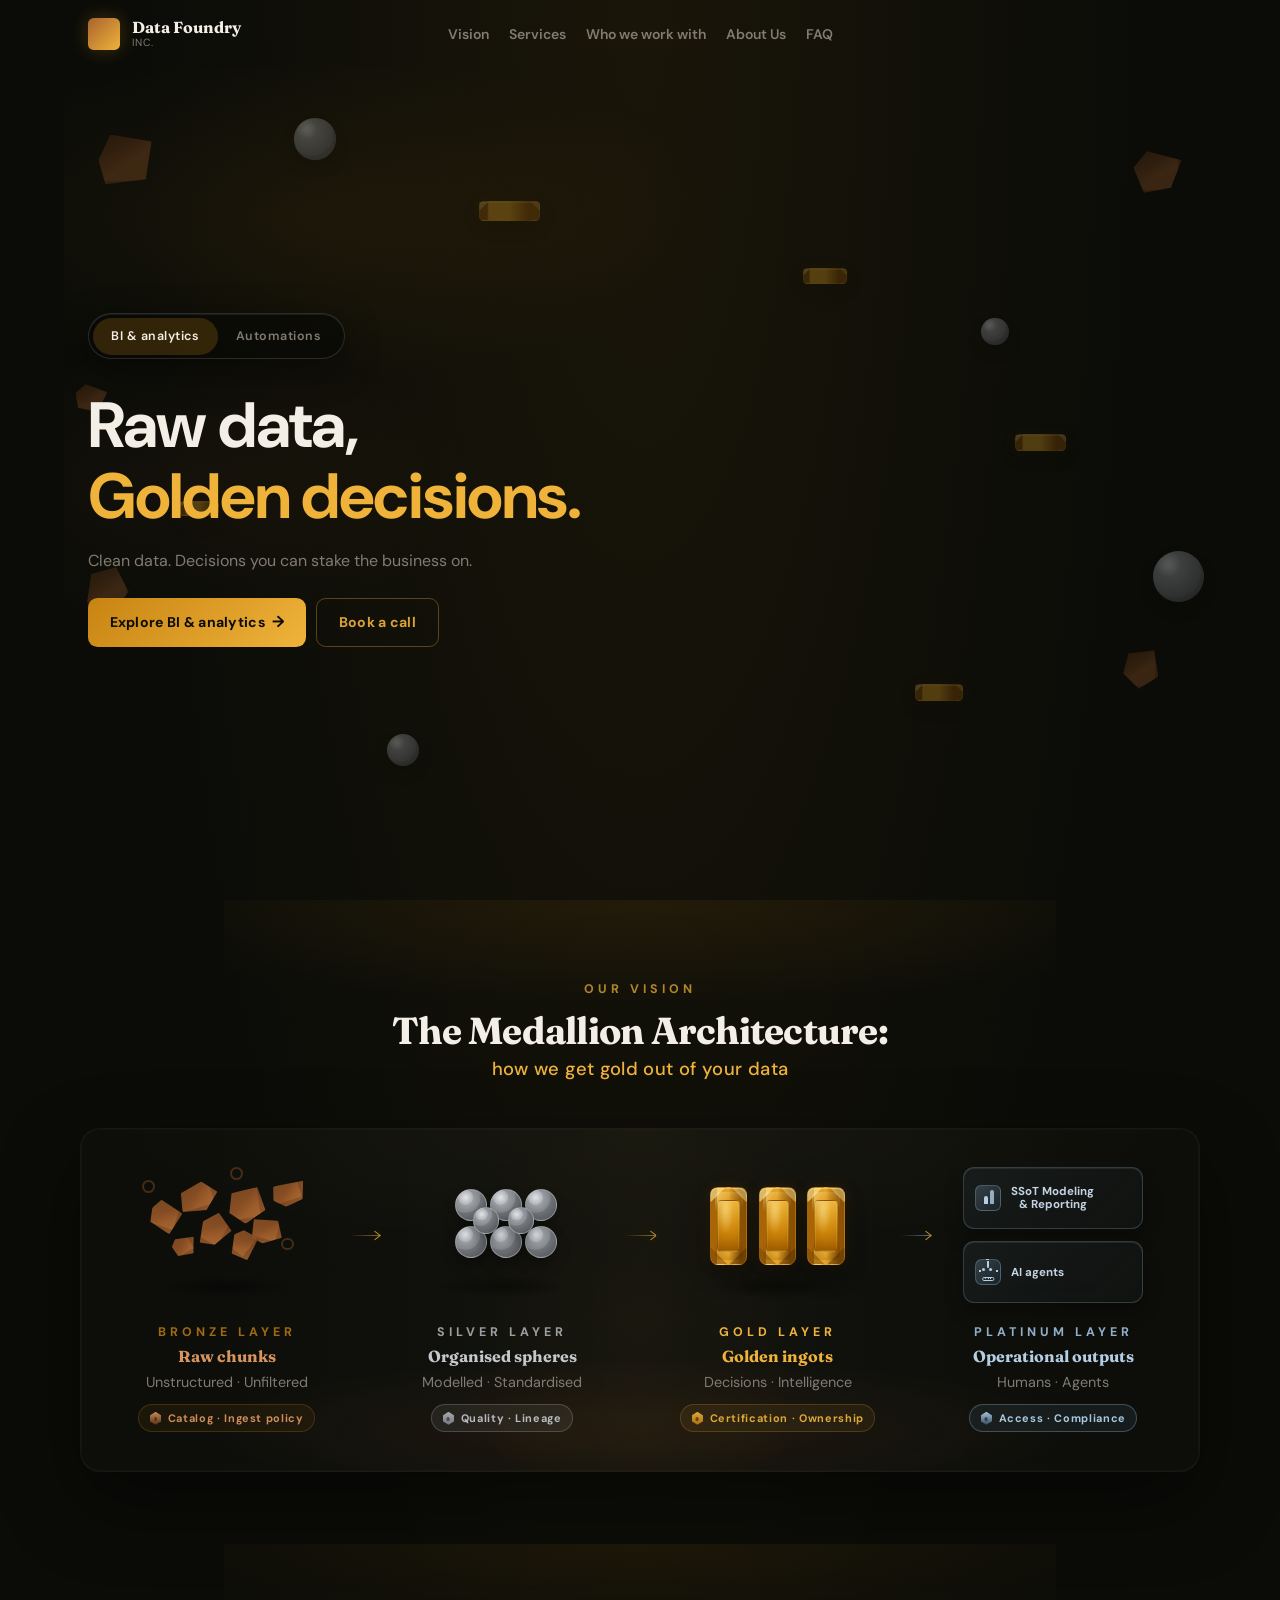
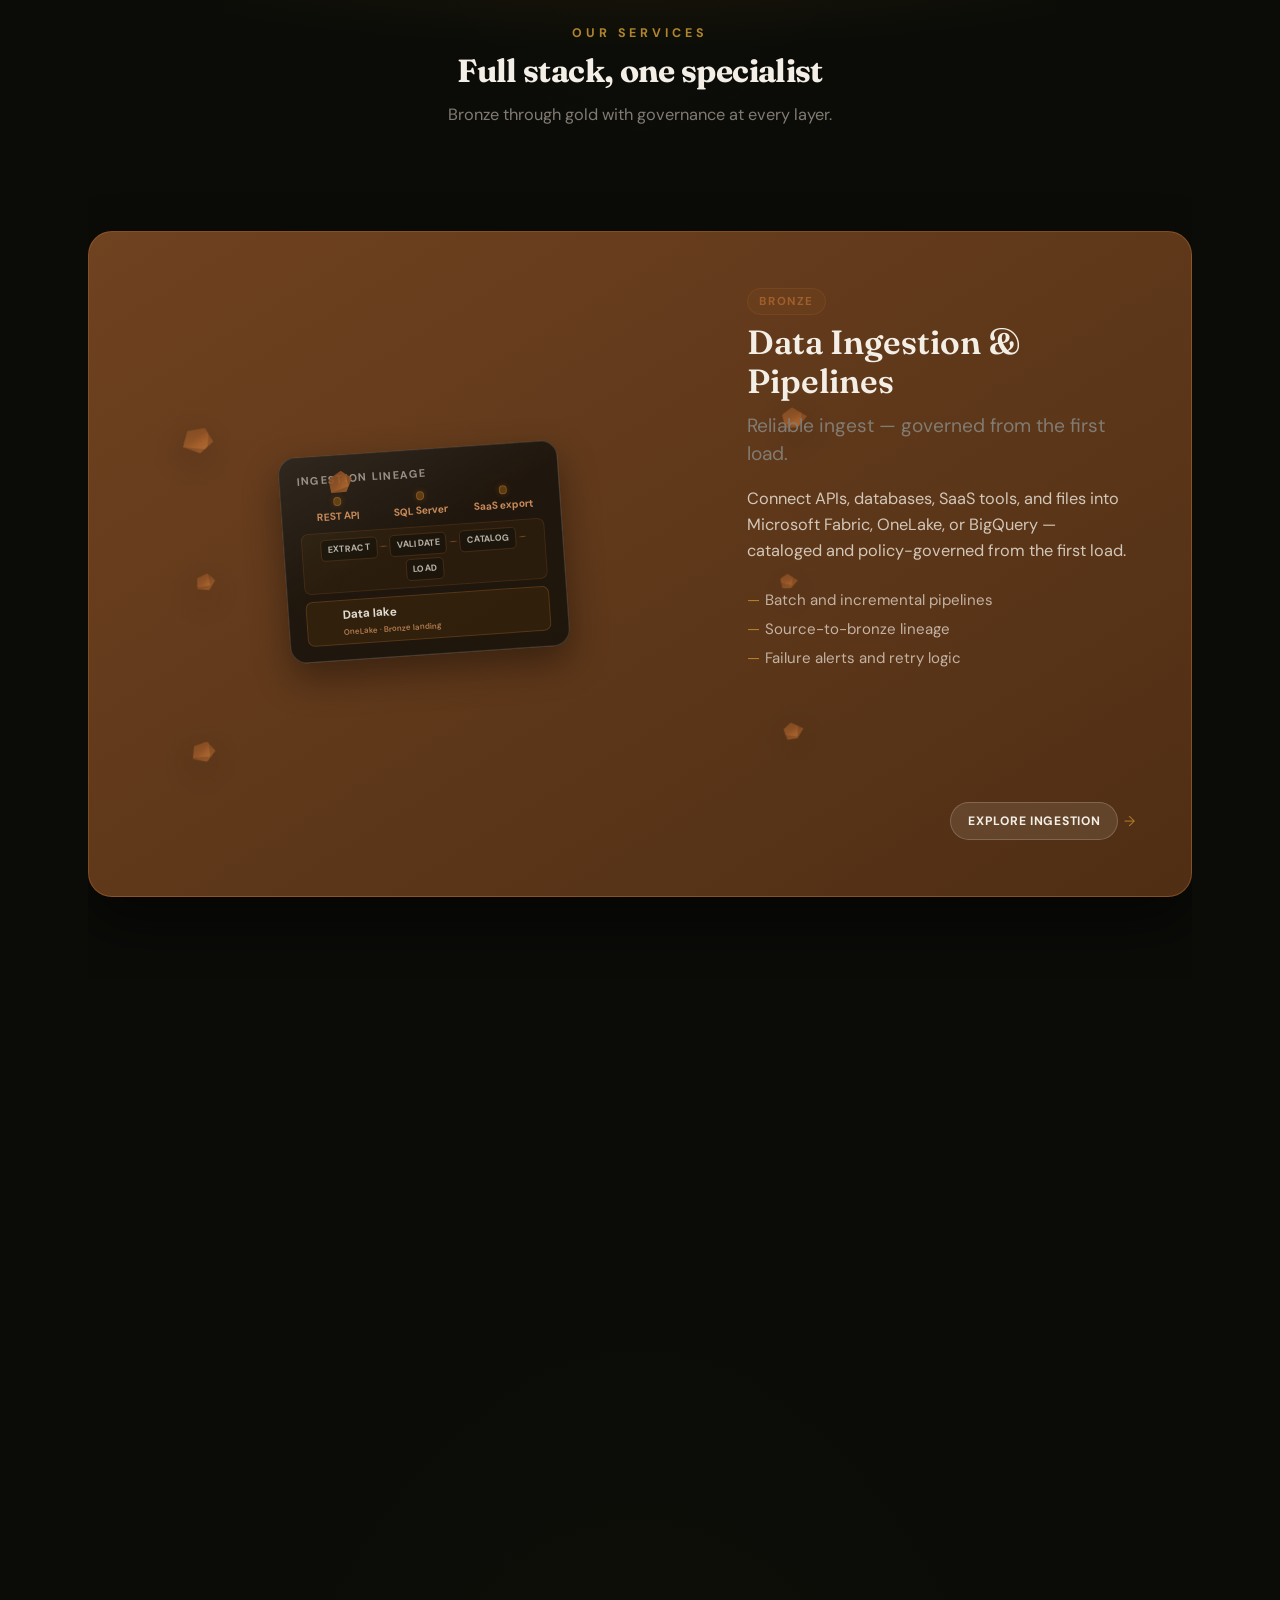
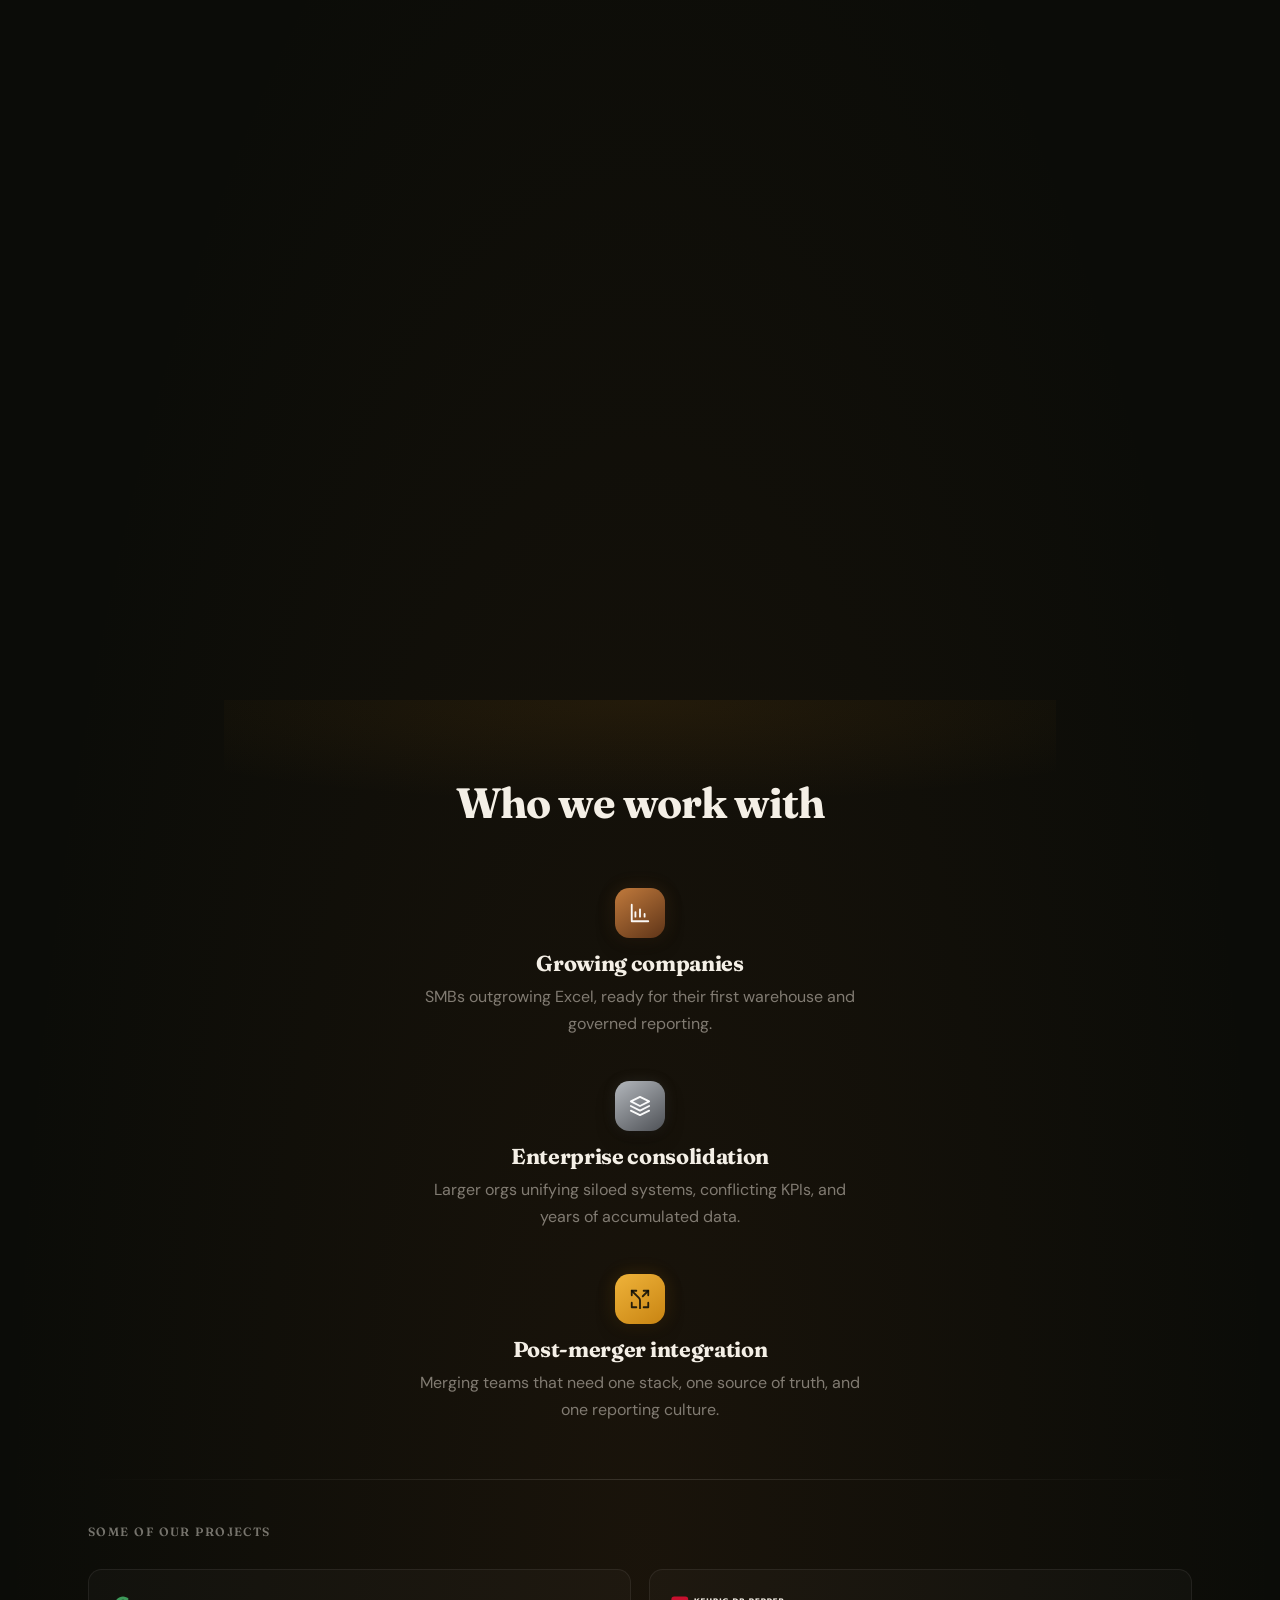
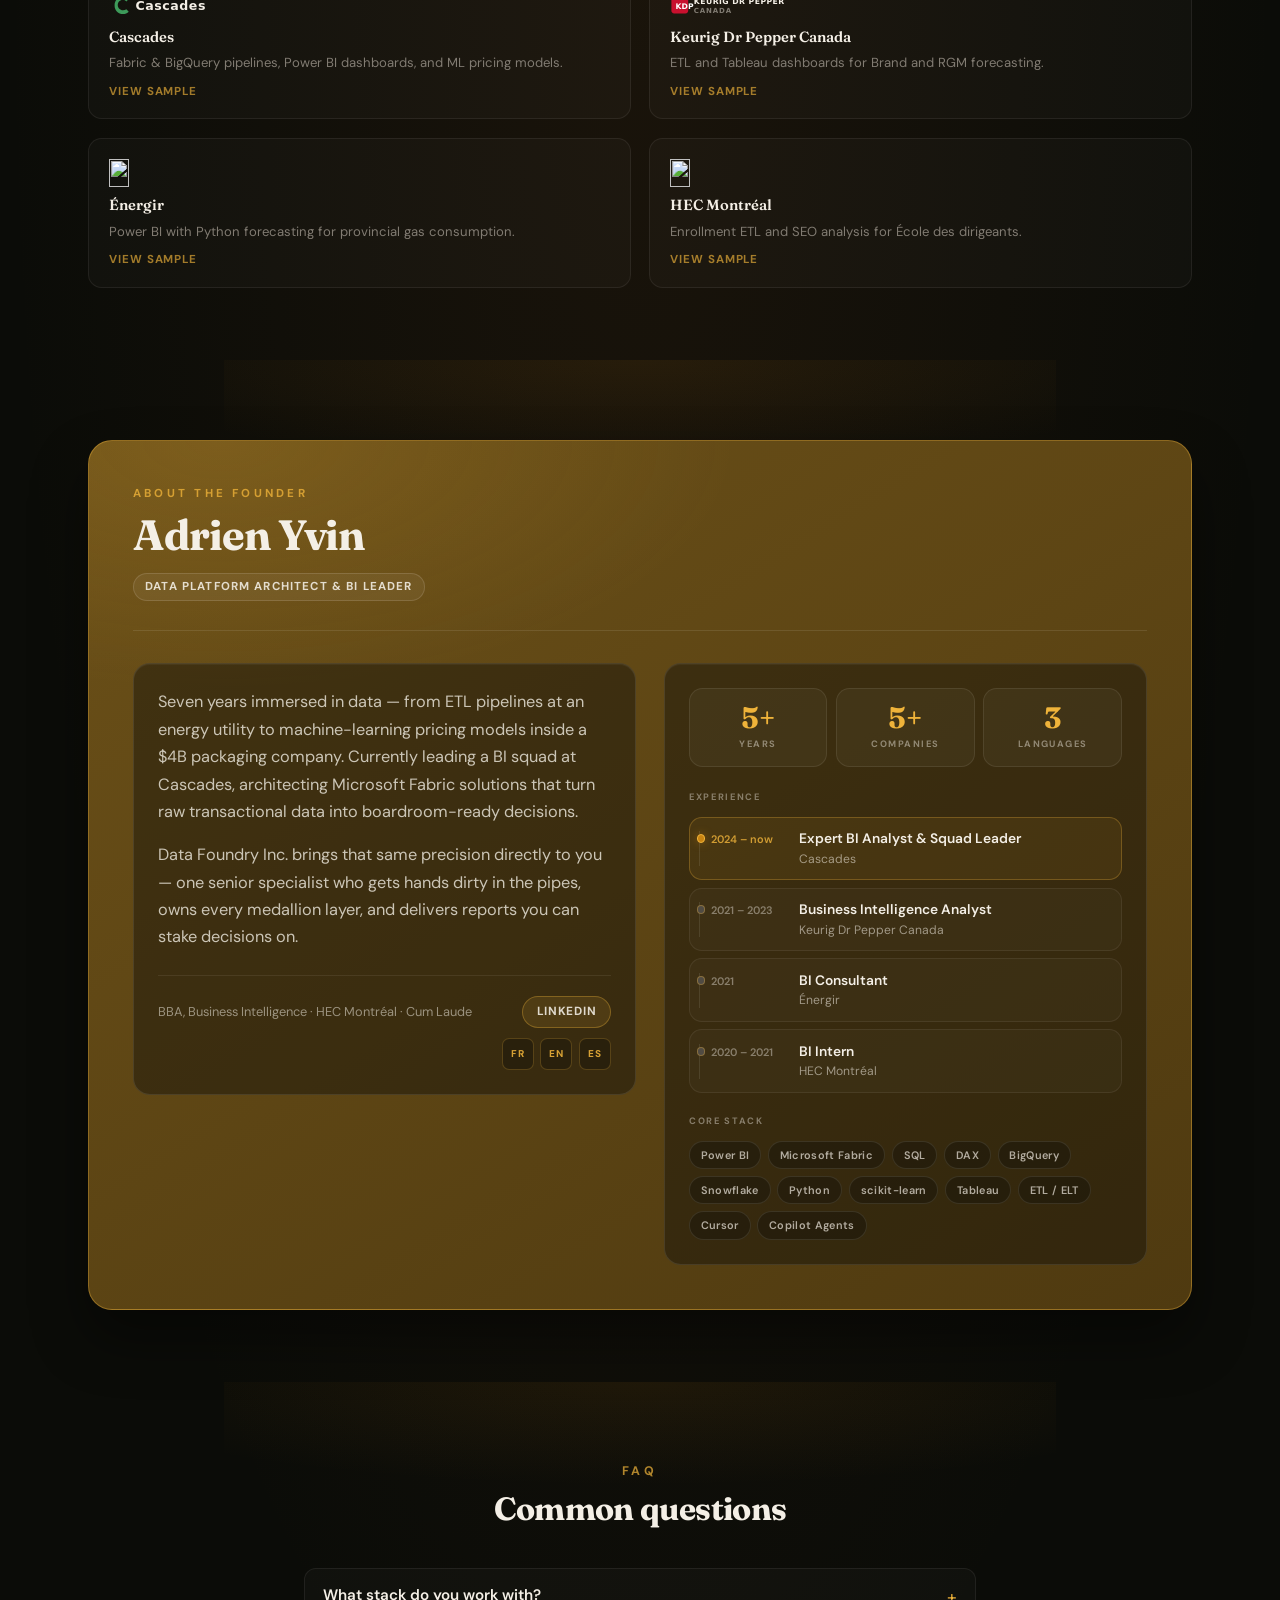
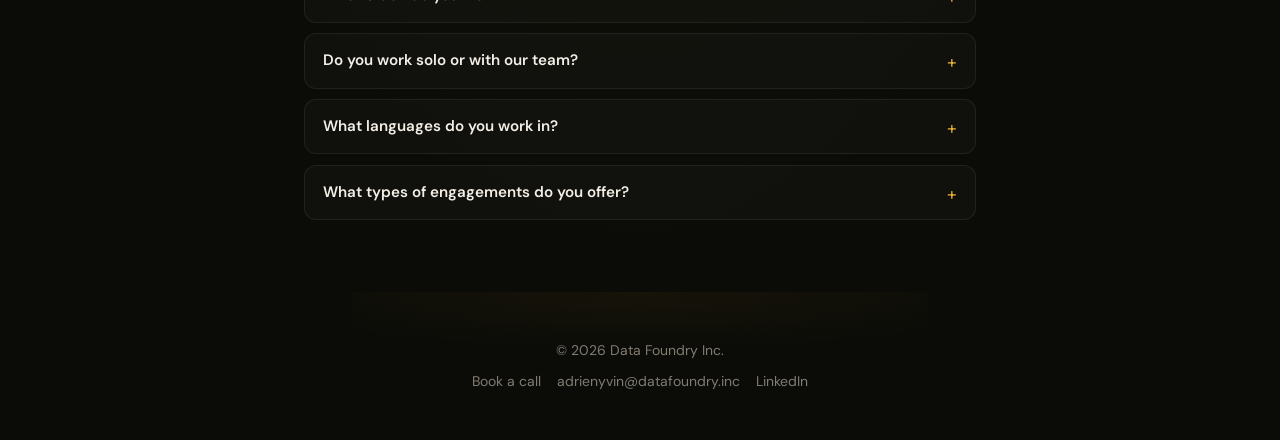
==== commit a6d6b813: "Polish home service cards and about section; drop automation compare block. Move stack-card CTAs to " ====
--- a/website/index.html
+++ b/website/index.html
@@ -478,12 +478,12 @@
                   <li>Source-to-bronze lineage</li>
                   <li>Failure alerts and retry logic</li>
                 </ul>
-              </div>
-            </div>
-            <span class="service-card__footer">
-              <span class="service-card__cta">Explore ingestion</span>
-              <span class="service-card__arrow" aria-hidden="true">→</span>
-            </span>
+                <span class="service-card__footer">
+                  <span class="service-card__cta">Explore ingestion</span>
+                  <span class="service-card__arrow" aria-hidden="true">→</span>
+                </span>
+              </div>
+            </div>
           </a>
 
           <a href="services/modeling.html" class="service-card service-stack-card service-stack-card--silver service-card--silver" aria-label="Transformation and Modeling — view service page">
@@ -536,12 +536,12 @@
                   <li>Slowly changing dimensions</li>
                   <li>One definition per metric</li>
                 </ul>
-              </div>
-            </div>
-            <span class="service-card__footer">
-              <span class="service-card__cta">Explore modeling</span>
-              <span class="service-card__arrow" aria-hidden="true">→</span>
-            </span>
+                <span class="service-card__footer">
+                  <span class="service-card__cta">Explore modeling</span>
+                  <span class="service-card__arrow" aria-hidden="true">→</span>
+                </span>
+              </div>
+            </div>
           </a>
 
           <a href="services/reporting.html" class="service-card service-stack-card service-stack-card--gold service-card--gold" aria-label="Reporting and Analytics — view service page">
@@ -600,12 +600,12 @@
                   <li>DAX and semantic models</li>
                   <li>Adoption-focused report design</li>
                 </ul>
-              </div>
-            </div>
-            <span class="service-card__footer">
-              <span class="service-card__cta">Explore reporting</span>
-              <span class="service-card__arrow" aria-hidden="true">→</span>
-            </span>
+                <span class="service-card__footer">
+                  <span class="service-card__cta">Explore reporting</span>
+                  <span class="service-card__arrow" aria-hidden="true">→</span>
+                </span>
+              </div>
+            </div>
           </a>
 
           <a href="services/governance.html" class="service-card service-stack-card service-stack-card--governance service-card--governance" aria-label="Governance and Quality — view service page">
@@ -674,12 +674,12 @@
                   <li>Automated quality checks</li>
                   <li>Named stewards per domain</li>
                 </ul>
-              </div>
-            </div>
-            <span class="service-card__footer">
-              <span class="service-card__cta">Explore governance</span>
-              <span class="service-card__arrow" aria-hidden="true">→</span>
-            </span>
+                <span class="service-card__footer">
+                  <span class="service-card__cta">Explore governance</span>
+                  <span class="service-card__arrow" aria-hidden="true">→</span>
+                </span>
+              </div>
+            </div>
           </a>
             </div>
           </div>
@@ -954,12 +954,12 @@
                   <li>Dead-letter and fallback paths</li>
                   <li>Logged runs and monitoring hooks</li>
                 </ul>
-              </div>
-            </div>
-            <span class="service-card__footer">
-              <span class="service-card__cta">Explore automation flows</span>
-              <span class="service-card__arrow" aria-hidden="true">→</span>
-            </span>
+                <span class="service-card__footer">
+                  <span class="service-card__cta">Explore automation flows</span>
+                  <span class="service-card__arrow" aria-hidden="true">→</span>
+                </span>
+              </div>
+            </div>
           </a>
 
           <a href="services/ai-agents.html" class="service-card service-stack-card service-stack-card--platinum-alt service-card--platinum" aria-label="AI Agents — view service page">
@@ -1019,12 +1019,12 @@
                   <li>Human-in-the-loop approvals</li>
                   <li>Trigger downstream automations</li>
                 </ul>
-              </div>
-            </div>
-            <span class="service-card__footer">
-              <span class="service-card__cta">Explore AI agents</span>
-              <span class="service-card__arrow" aria-hidden="true">→</span>
-            </span>
+                <span class="service-card__footer">
+                  <span class="service-card__cta">Explore AI agents</span>
+                  <span class="service-card__arrow" aria-hidden="true">→</span>
+                </span>
+              </div>
+            </div>
           </a>
             </div>
           </div>
@@ -1184,50 +1184,18 @@
         </div>
       </section>
 
-      <section class="compare section-flow section-flow--cool" id="auto-why-us" data-page-gate data-path-section="automation" aria-labelledby="auto-compare-heading">
-        <header class="compare__header">
-          <p class="compare__eyebrow">Implementation standard</p>
-          <h2 id="auto-compare-heading" class="compare__title">
-            Pipelines that survive schema changes
-          </h2>
-          <p class="compare__intro">Error handling, retry logic, and field mapping — not demo flows that break in production.</p>
-        </header>
-
-        <div class="compare__panel">
-          <div class="compare__labels" aria-hidden="true">
-            <span>Instead of</span>
-            <span>You get</span>
-          </div>
-          <ul class="compare__list">
-            <li class="compare-row">
-              <span class="compare-row__alt">Point-and-click zap with no error path</span>
-              <span class="compare-row__edge">Branching logic, dead-letter queues, and logged failures.</span>
-            </li>
-            <li class="compare-row">
-              <span class="compare-row__alt">Hard-coded field mappings</span>
-              <span class="compare-row__edge">Defensive transforms that handle nulls, duplicates, and type mismatches.</span>
-            </li>
-            <li class="compare-row">
-              <span class="compare-row__alt">Siloed tool configuration</span>
-              <span class="compare-row__edge">Documented runbooks with ownership and monitoring hooks.</span>
-            </li>
-            <li class="compare-row">
-              <span class="compare-row__alt">Fire-and-forget deployment</span>
-              <span class="compare-row__edge">Tested against real edge cases before handoff.</span>
-            </li>
-          </ul>
-        </div>
-      </section>
-
       <!-- ═══ SHARED SECTIONS ═══ -->
 
       <section class="founder section-flow" id="founder" data-page-gate aria-labelledby="founder-heading">
-        <div class="founder__inner">
-
-          <div class="founder__bio">
+        <div class="founder__panel">
+          <header class="founder__header">
             <p class="founder__eyebrow">About the Founder</p>
             <h2 id="founder-heading" class="founder__name">Adrien Yvin</h2>
             <p class="founder__role">Data Platform Architect &amp; BI Leader</p>
+          </header>
+
+          <div class="founder__inner">
+            <div class="founder__bio">
             <p class="founder__text">
               Seven years immersed in data — from ETL pipelines at an energy
               utility to machine-learning pricing models inside a $4B packaging
@@ -1242,23 +1210,21 @@
             </p>
             <div class="founder__credentials">
               <span class="founder__cred">BBA, Business Intelligence · HEC Montréal · Cum Laude</span>
-              <div class="founder__links">
-                <a
-                  class="founder__social"
-                  href="https://www.linkedin.com/in/adrienyvin/"
-                  target="_blank"
-                  rel="noopener noreferrer"
-                >LinkedIn</a>
-              </div>
-              <div class="founder__langs">
+              <a
+                class="founder__social"
+                href="https://www.linkedin.com/in/adrienyvin/"
+                target="_blank"
+                rel="noopener noreferrer"
+              >LinkedIn</a>
+              <div class="founder__langs" aria-label="Languages">
                 <span class="lang-badge" title="French — native">FR</span>
                 <span class="lang-badge" title="English — full professional">EN</span>
                 <span class="lang-badge" title="Spanish — native">ES</span>
               </div>
             </div>
-          </div>
-
-          <div class="founder__details">
+            </div>
+
+            <div class="founder__details">
             <div class="founder__stats">
               <div class="founder__stat">
                 <span class="founder__stat-n" id="years-stat"></span>
@@ -1274,6 +1240,7 @@
               </div>
             </div>
 
+            <p class="founder__block-label">Experience</p>
             <ol class="founder__timeline">
               <li class="tl-item tl-item--current">
                 <span class="tl-item__dot" aria-hidden="true"></span>
@@ -1309,6 +1276,7 @@
               </li>
             </ol>
 
+            <p class="founder__block-label">Core stack</p>
             <div class="founder__stack">
               <span class="stack-tag">Power BI</span>
               <span class="stack-tag">Microsoft Fabric</span>
@@ -1323,8 +1291,8 @@
               <span class="stack-tag">Cursor</span>
               <span class="stack-tag">Copilot Agents</span>
             </div>
+            </div>
           </div>
-
         </div>
       </section>
 
@@ -1400,7 +1368,7 @@
                 Zapier for SaaS-to-SaaS connections, Microsoft Power Automate for
                 Microsoft 365 and Azure environments, and custom webhook endpoints for
                 systems without native connectors. Platform choice follows your stack —
-                the implementation standard does not.
+                not the other way around.
               </p>
             </div>
           </details>
--- a/website/css/styles.css
+++ b/website/css/styles.css
@@ -2466,7 +2466,6 @@
   min-height: 100%;
   height: 100%;
   padding: clamp(2.25rem, 5vw, 3.5rem);
-  padding-bottom: calc(clamp(2.25rem, 5vw, 3.5rem) + 3.5rem);
   margin-bottom: 0;
   border-radius: 1.5rem;
   gap: 1.15rem;
@@ -2559,9 +2558,10 @@
   display: flex;
   flex-direction: column;
   justify-content: flex-start;
-  gap: clamp(0.65rem, 1.4vh, 1rem);
+  gap: clamp(0.55rem, 1.1vh, 0.75rem);
   min-width: 0;
   flex: 1;
+  min-height: 0;
   padding-right: clamp(3.75rem, 15vw, 5.25rem);
 }
 
@@ -4020,31 +4020,27 @@
 }
 
 .service-stack-card .service-card__tagline {
-  margin-top: 0;
-  margin-bottom: clamp(0.25rem, 0.6vh, 0.5rem);
+  margin: 0;
   font-size: clamp(1rem, 2.2vw, 1.2rem);
-  line-height: 1.55;
+  line-height: 1.5;
   max-width: 42rem;
 }
 
 .service-stack-card .service-card__detail {
-  flex: 1;
-  margin: 0;
-  align-self: stretch;
+  margin: 0.2rem 0 0;
   font-size: clamp(0.9rem, 1.9vw, 1.02rem);
-  line-height: 1.55;
+  line-height: 1.58;
   color: rgba(244, 239, 230, 0.78);
   max-width: 42rem;
 }
 
 .service-stack-card .service-card__points {
-  margin: 0;
-  margin-top: auto;
-  padding: clamp(0.35rem, 0.8vh, 0.75rem) 0 0;
+  margin: clamp(0.7rem, 1.3vh, 0.95rem) 0 0;
+  padding: 0;
   list-style: none;
   display: flex;
   flex-direction: column;
-  gap: 0.35rem;
+  gap: 0.42rem;
 }
 
 .service-stack-card .service-card__points li {
@@ -4073,17 +4069,18 @@
 }
 
 .service-stack-card .service-card__footer {
-  position: absolute;
-  left: clamp(2.25rem, 5vw, 3.5rem);
-  right: clamp(2.25rem, 5vw, 3.5rem);
-  bottom: clamp(2.25rem, 5vw, 3.5rem);
-  margin-top: 0;
-  padding-top: 0;
+  display: flex;
+  align-items: center;
+  justify-content: flex-end;
+  gap: 0.35rem;
+  margin-top: auto;
+  padding-top: clamp(0.85rem, 1.5vh, 1.15rem);
   border-top: none;
   background: none;
   flex-shrink: 0;
-  z-index: 3;
-  pointer-events: auto;
+  align-self: flex-end;
+  z-index: 1;
+  pointer-events: none;
 }
 
 .service-stack-card .service-card__cta {
@@ -4127,16 +4124,15 @@
 
   .service-stack-card {
     padding: 3rem 3.5rem;
-    padding-bottom: 6.75rem;
   }
 
   .service-stack-card .service-card__layout {
     display: grid;
     grid-template-columns: minmax(0, 1.18fr) minmax(0, 0.82fr);
     grid-template-rows: minmax(0, 1fr);
-    gap: clamp(1.75rem, 3.5vw, 3rem);
+    gap: clamp(2rem, 3.5vw, 2.75rem);
     align-items: stretch;
-    min-height: calc(100% - 4.5rem);
+    min-height: 100%;
   }
 
   .service-stack-card:nth-child(odd) .service-card__infographic {
@@ -4173,6 +4169,16 @@
   .service-stack-card .service-card__content {
     padding-right: 0;
     min-height: 23rem;
+    align-self: stretch;
+    gap: 0.7rem;
+  }
+
+  .service-stack-card .service-card__detail {
+    margin-top: 0.35rem;
+  }
+
+  .service-stack-card .service-card__points {
+    margin-top: 1rem;
   }
 
   .service-stack-card .service-card__infographic {
@@ -4183,12 +4189,6 @@
   .service-stack-card .service-card__detail {
     max-width: none;
   }
-
-  .service-stack-card .service-card__footer {
-    left: 3.5rem;
-    right: 3.5rem;
-    bottom: 3rem;
-  }
 }
 
 @media (max-width: 640px) {
@@ -4198,7 +4198,6 @@
 
   .service-stack-card {
     padding: 2rem 1.75rem;
-    padding-bottom: 5.5rem;
   }
 
   .service-stack-card .service-card__infographic {
@@ -4209,12 +4208,6 @@
 
   .service-stack-card .service-card__content {
     padding-right: clamp(3.25rem, 13vw, 4.5rem);
-  }
-
-  .service-stack-card .service-card__footer {
-    left: 1.75rem;
-    right: 1.75rem;
-    bottom: 2rem;
   }
 }
 
@@ -4434,7 +4427,6 @@
   min-height: 100%;
   height: 100%;
   padding: clamp(2.25rem, 5vw, 3.5rem);
-  padding-bottom: calc(clamp(2.25rem, 5vw, 3.5rem) + 3.5rem);
   border-radius: 1.5rem;
   gap: 1.15rem;
   box-shadow: 0 28px 56px rgba(0, 0, 0, 0.5);
@@ -4524,16 +4516,8 @@
 }
 
 .service-card.service-stack-card .service-card__footer {
-  position: absolute;
-  left: clamp(2.25rem, 5vw, 3.5rem);
-  right: clamp(2.25rem, 5vw, 3.5rem);
-  bottom: clamp(2.25rem, 5vw, 3.5rem);
-  margin-top: 0;
-  padding-top: 0;
-  border-top: none;
-  background: none;
-  flex-shrink: 0;
-  z-index: 3;
+  margin-top: auto;
+  align-self: flex-end;
 }
 
 /* ── Service detail pages ── */
@@ -5994,244 +5978,344 @@
   scroll-margin-top: var(--nav-height);
 }
 
-.founder__inner {
-  display: grid;
-  gap: clamp(2.5rem, 5vw, 4rem);
-  align-items: start;
+.founder__panel {
+  padding: clamp(1.75rem, 4vw, 2.75rem);
+  border-radius: 1.5rem;
+  border: 1px solid rgba(239, 179, 58, 0.38);
+  background:
+    radial-gradient(ellipse 90% 55% at 12% 0%, rgba(239, 179, 58, 0.14), transparent 52%),
+    linear-gradient(148deg, #6b5018, #4f3a10);
+  box-shadow: 0 28px 56px rgba(0, 0, 0, 0.42);
+  overflow: hidden;
+}
+
+.founder__header {
+  text-align: center;
+  max-width: 36rem;
+  margin: 0 auto clamp(1.75rem, 3.5vw, 2.5rem);
+  padding-bottom: clamp(1.35rem, 2.8vw, 1.85rem);
+  border-bottom: 1px solid rgba(244, 239, 230, 0.1);
 }
 
 .founder__eyebrow {
   margin: 0 0 0.65rem;
-  font-size: 0.78rem;
+  font-family: var(--font-body);
+  font-size: 0.72rem;
   font-weight: 700;
-  letter-spacing: 0.32em;
+  letter-spacing: 0.28em;
   text-transform: uppercase;
-  color: rgba(239, 179, 58, 0.72);
+  color: rgba(239, 179, 58, 0.78);
 }
 
 .founder__name {
   margin: 0;
   font-family: var(--font-display);
-  font-size: clamp(1.9rem, 4.5vw, 2.9rem);
+  font-size: clamp(1.85rem, 4.2vw, 2.65rem);
   font-weight: 700;
-  font-style: italic;
-  line-height: 1.08;
-  letter-spacing: -0.02em;
+  line-height: 1.1;
+  letter-spacing: -0.025em;
   color: var(--color-text);
+  text-wrap: balance;
 }
 
 .founder__role {
-  margin: 0.5rem 0 0;
-  font-size: clamp(0.88rem, 1.8vw, 1rem);
-  font-weight: 600;
-  letter-spacing: 0.03em;
-  color: var(--color-gold-light);
+  display: inline-flex;
+  margin: 0.85rem 0 0;
+  padding: 0.28rem 0.7rem;
+  font-family: var(--font-body);
+  font-size: 0.72rem;
+  font-weight: 700;
+  letter-spacing: 0.1em;
+  text-transform: uppercase;
+  color: rgba(244, 239, 230, 0.88);
+  background: rgba(244, 239, 230, 0.06);
+  border: 1px solid rgba(244, 239, 230, 0.14);
+  border-radius: 999px;
+}
+
+.founder__inner {
+  display: grid;
+  gap: clamp(1.75rem, 3.5vw, 2.5rem);
+  align-items: start;
+}
+
+.founder__bio,
+.founder__details {
+  padding: clamp(1.15rem, 2.5vw, 1.5rem);
+  border-radius: 1.05rem;
+  background: rgba(13, 14, 10, 0.42);
+  border: 1px solid rgba(244, 239, 230, 0.1);
+  box-shadow: inset 0 1px 0 rgba(255, 255, 255, 0.04);
 }
 
 .founder__text {
-  margin: 1.1rem 0 0;
-  font-size: clamp(0.95rem, 1.8vw, 1.05rem);
-  line-height: 1.7;
-  color: var(--color-muted);
-  max-width: 40rem;
+  margin: 0;
+  font-family: var(--font-body);
+  font-size: clamp(0.92rem, 1.7vw, 1.02rem);
+  line-height: 1.68;
+  color: rgba(244, 239, 230, 0.78);
+}
+
+.founder__text + .founder__text {
+  margin-top: 1rem;
 }
 
 .founder__credentials {
-  margin-top: 1.85rem;
+  margin-top: 1.5rem;
+  padding-top: 1.25rem;
+  border-top: 1px solid rgba(244, 239, 230, 0.08);
   display: flex;
-  flex-direction: column;
-  gap: 0.85rem;
+  flex-wrap: wrap;
+  align-items: center;
+  gap: 0.65rem 0.85rem;
 }
 
 .founder__cred {
-  font-size: 0.82rem;
-  font-style: italic;
-  color: rgba(244, 239, 230, 0.45);
+  flex: 1 1 100%;
+  font-family: var(--font-body);
+  font-size: 0.8rem;
   line-height: 1.5;
-}
-
-.founder__links {
-  display: flex;
-  gap: 0.75rem;
+  color: rgba(244, 239, 230, 0.52);
 }
 
 .founder__social {
-  font-size: 0.82rem;
-  font-weight: 600;
-  color: var(--color-muted);
+  display: inline-flex;
+  align-items: center;
+  padding: 0.38rem 0.85rem;
+  font-family: var(--font-body);
+  font-size: 0.74rem;
+  font-weight: 700;
+  letter-spacing: 0.06em;
+  text-transform: uppercase;
+  color: rgba(244, 239, 230, 0.88);
   text-decoration: none;
+  background: rgba(239, 179, 58, 0.12);
+  border: 1px solid rgba(239, 179, 58, 0.32);
+  border-radius: 999px;
+  transition: background 0.2s, border-color 0.2s, color 0.2s;
 }
 
 .founder__social:hover {
-  color: var(--color-gold-light);
+  color: var(--color-text);
+  background: rgba(239, 179, 58, 0.22);
+  border-color: rgba(239, 179, 58, 0.48);
 }
 
 .founder__langs {
   display: flex;
-  gap: 0.45rem;
+  gap: 0.4rem;
+  margin-left: auto;
 }
 
 .lang-badge {
   display: inline-flex;
   align-items: center;
   justify-content: center;
-  width: 2.25rem;
-  height: 2.25rem;
-  font-size: 0.64rem;
+  width: 2rem;
+  height: 2rem;
+  font-family: var(--font-body);
+  font-size: 0.62rem;
   font-weight: 800;
   letter-spacing: 0.06em;
-  color: rgba(239, 179, 58, 0.82);
-  background: rgba(239, 179, 58, 0.07);
-  border: 1px solid rgba(239, 179, 58, 0.22);
-  border-radius: 0.5rem;
-}
-
-/* Stats row */
+  color: rgba(239, 179, 58, 0.88);
+  background: rgba(13, 14, 10, 0.35);
+  border: 1px solid rgba(239, 179, 58, 0.24);
+  border-radius: 0.45rem;
+}
+
+.founder__block-label {
+  margin: 0 0 0.75rem;
+  font-family: var(--font-body);
+  font-size: 0.58rem;
+  font-weight: 700;
+  letter-spacing: 0.18em;
+  text-transform: uppercase;
+  color: rgba(244, 239, 230, 0.42);
+}
+
 .founder__stats {
-  display: flex;
-  border: 1px solid var(--color-border);
-  border-radius: 0.75rem;
-  overflow: hidden;
-  background:
-    radial-gradient(ellipse 80% 60% at 50% 100%, rgba(201, 132, 18, 0.05), transparent 70%),
-    var(--color-panel);
-  margin-bottom: 2rem;
+  display: grid;
+  grid-template-columns: repeat(3, minmax(0, 1fr));
+  gap: 0.55rem;
+  margin-bottom: 1.5rem;
 }
 
 .founder__stat {
-  flex: 1;
   display: flex;
   flex-direction: column;
   align-items: center;
-  padding: 1.1rem 0.75rem;
-  border-right: 1px solid var(--color-border);
-}
-
-.founder__stat:last-child {
-  border-right: none;
+  justify-content: center;
+  min-height: 4.5rem;
+  padding: 0.85rem 0.55rem;
+  border-radius: 0.85rem;
+  background: rgba(244, 239, 230, 0.04);
+  border: 1px solid rgba(244, 239, 230, 0.09);
 }
 
 .founder__stat-n {
   font-family: var(--font-display);
-  font-size: clamp(1.5rem, 3vw, 2.1rem);
+  font-size: clamp(1.35rem, 2.8vw, 1.85rem);
   font-weight: 700;
   line-height: 1;
   color: var(--color-gold-light);
 }
 
 .founder__stat-l {
-  margin-top: 0.3rem;
-  font-size: 0.65rem;
+  margin-top: 0.35rem;
+  font-family: var(--font-body);
+  font-size: 0.58rem;
   font-weight: 700;
-  letter-spacing: 0.18em;
+  letter-spacing: 0.16em;
   text-transform: uppercase;
-  color: var(--color-muted);
-}
-
-/* Experience timeline */
+  color: rgba(244, 239, 230, 0.45);
+}
+
 .founder__timeline {
   list-style: none;
   margin: 0;
   padding: 0;
-  position: relative;
-}
-
-.founder__timeline::before {
-  content: "";
-  position: absolute;
-  left: calc(1.25rem / 2);
-  top: 0.7rem;
-  bottom: 0.7rem;
-  width: 1px;
-  background: linear-gradient(180deg, rgba(239, 179, 58, 0.4), rgba(239, 179, 58, 0.08));
+  display: flex;
+  flex-direction: column;
+  gap: 0.45rem;
 }
 
 .tl-item {
   position: relative;
   display: grid;
-  grid-template-columns: 1.25rem 4.5rem 1fr;
-  gap: 0.65rem;
-  padding: 0.78rem 0;
+  grid-template-columns: 4.75rem 1fr;
+  gap: 0.75rem;
+  padding: 0.72rem 0.85rem 0.72rem 1.35rem;
   align-items: start;
+  border-radius: 0.8rem;
+  background: rgba(244, 239, 230, 0.025);
+  border: 1px solid rgba(244, 239, 230, 0.07);
+  transition: border-color 0.2s, background 0.2s;
+}
+
+.tl-item::before {
+  content: "";
+  position: absolute;
+  left: 0.55rem;
+  top: 0.85rem;
+  bottom: 0.85rem;
+  width: 1px;
+  background: rgba(244, 239, 230, 0.1);
 }
 
 .tl-item__dot {
-  position: relative;
+  position: absolute;
+  left: 0.42rem;
+  top: 1.05rem;
   z-index: 1;
-  width: 0.62rem;
-  height: 0.62rem;
-  margin-top: 0.18rem;
-  justify-self: center;
+  width: 0.55rem;
+  height: 0.55rem;
   border-radius: 50%;
   background: var(--color-dim);
-  border: 1px solid rgba(239, 179, 58, 0.3);
-  flex-shrink: 0;
+  border: 1px solid rgba(239, 179, 58, 0.35);
+}
+
+.tl-item--current {
+  background: rgba(239, 179, 58, 0.08);
+  border-color: rgba(239, 179, 58, 0.28);
 }
 
 .tl-item--current .tl-item__dot {
   background: var(--color-gold);
   border-color: var(--color-gold-light);
-  box-shadow: 0 0 8px rgba(201, 132, 18, 0.45);
+  box-shadow: 0 0 10px rgba(201, 132, 18, 0.45);
 }
 
 .tl-item__date {
-  font-size: 0.7rem;
+  font-family: var(--font-body);
+  font-size: 0.68rem;
   font-weight: 600;
-  color: var(--color-dim);
+  color: rgba(244, 239, 230, 0.42);
   white-space: nowrap;
-  padding-top: 0.05rem;
+  padding-top: 0.12rem;
 }
 
 .tl-item--current .tl-item__date {
-  color: rgba(239, 179, 58, 0.7);
+  color: rgba(239, 179, 58, 0.82);
 }
 
 .tl-item__body {
   display: flex;
   flex-direction: column;
-  gap: 0.15rem;
+  gap: 0.12rem;
+  min-width: 0;
 }
 
 .tl-item__role {
-  font-size: 0.88rem;
+  font-family: var(--font-body);
+  font-size: 0.86rem;
   font-weight: 600;
   color: var(--color-text);
-  line-height: 1.3;
+  line-height: 1.35;
 }
 
 .tl-item__co {
-  font-size: 0.78rem;
-  color: var(--color-muted);
-}
-
-/* Tech stack tags */
+  font-family: var(--font-body);
+  font-size: 0.76rem;
+  color: rgba(244, 239, 230, 0.55);
+}
+
+.founder__timeline + .founder__block-label {
+  margin-top: 1.35rem;
+}
+
+.founder__block-label + .founder__stack {
+  margin-top: 0;
+}
+
 .founder__stack {
   display: flex;
   flex-wrap: wrap;
-  gap: 0.48rem;
-  margin-top: 1.75rem;
+  gap: 0.42rem;
 }
 
 .stack-tag {
-  padding: 0.3rem 0.65rem;
-  font-size: 0.7rem;
+  padding: 0.32rem 0.68rem;
+  font-family: var(--font-body);
+  font-size: 0.68rem;
   font-weight: 600;
   letter-spacing: 0.03em;
-  color: rgba(244, 239, 230, 0.6);
-  background: rgba(244, 239, 230, 0.04);
+  color: rgba(244, 239, 230, 0.68);
+  background: rgba(13, 14, 10, 0.35);
   border: 1px solid rgba(244, 239, 230, 0.1);
   border-radius: 999px;
-  transition: border-color 0.2s, color 0.2s;
+  transition: border-color 0.2s, color 0.2s, background 0.2s;
 }
 
 .stack-tag:hover {
-  border-color: rgba(239, 179, 58, 0.3);
-  color: rgba(239, 179, 58, 0.82);
+  border-color: rgba(239, 179, 58, 0.34);
+  color: rgba(239, 179, 58, 0.88);
+  background: rgba(239, 179, 58, 0.08);
+}
+
+@media (max-width: 639px) {
+  .founder__langs {
+    margin-left: 0;
+  }
+}
+
+@media (min-width: 640px) {
+  .founder__cred {
+    flex: 1 1 auto;
+  }
 }
 
 @media (min-width: 760px) {
   .founder__inner {
-    grid-template-columns: minmax(0, 1.05fr) minmax(0, 0.95fr);
+    grid-template-columns: minmax(0, 1.02fr) minmax(0, 0.98fr);
+    gap: clamp(1.25rem, 2.5vw, 1.75rem);
+  }
+}
+
+@media (min-width: 900px) {
+  .founder__header {
+    text-align: left;
+    max-width: none;
+    margin: 0 0 clamp(1.5rem, 2.5vw, 2rem);
   }
 }
 
@@ -6599,8 +6683,16 @@
   color: rgba(180, 207, 227, 0.72);
 }
 
-body[data-path="automation"] .founder__timeline::before {
-  background: linear-gradient(180deg, rgba(95, 133, 163, 0.4), rgba(95, 133, 163, 0.08));
+body[data-path="automation"] .founder__panel {
+  border-color: rgba(180, 207, 227, 0.38);
+  background:
+    radial-gradient(ellipse 90% 55% at 12% 0%, rgba(148, 186, 218, 0.14), transparent 52%),
+    linear-gradient(148deg, #3d5a72, #2a3f52);
+}
+
+body[data-path="automation"] .tl-item--current {
+  background: rgba(95, 133, 163, 0.12);
+  border-color: rgba(180, 207, 227, 0.28);
 }
 
 body[data-path="automation"] .tl-item__dot {
@@ -6685,10 +6777,23 @@
     radial-gradient(circle at 50% 55%, rgba(95, 133, 163, 0.06), transparent 34%);
 }
 
-body[data-path="automation"] .founder__stats {
-  background:
-    radial-gradient(ellipse 80% 60% at 50% 100%, rgba(95, 133, 163, 0.06), transparent 70%),
-    var(--color-panel);
+body[data-path="automation"] .founder__stat-n {
+  color: var(--color-platinum-light);
+}
+
+body[data-path="automation"] .founder__social {
+  background: rgba(95, 133, 163, 0.14);
+  border-color: rgba(180, 207, 227, 0.32);
+}
+
+body[data-path="automation"] .founder__social:hover {
+  background: rgba(95, 133, 163, 0.24);
+  border-color: rgba(180, 207, 227, 0.48);
+}
+
+body[data-path="automation"] .lang-badge {
+  color: rgba(180, 207, 227, 0.88);
+  border-color: rgba(180, 207, 227, 0.24);
 }
 
 body[data-path="automation"] .work-modal__panel {
